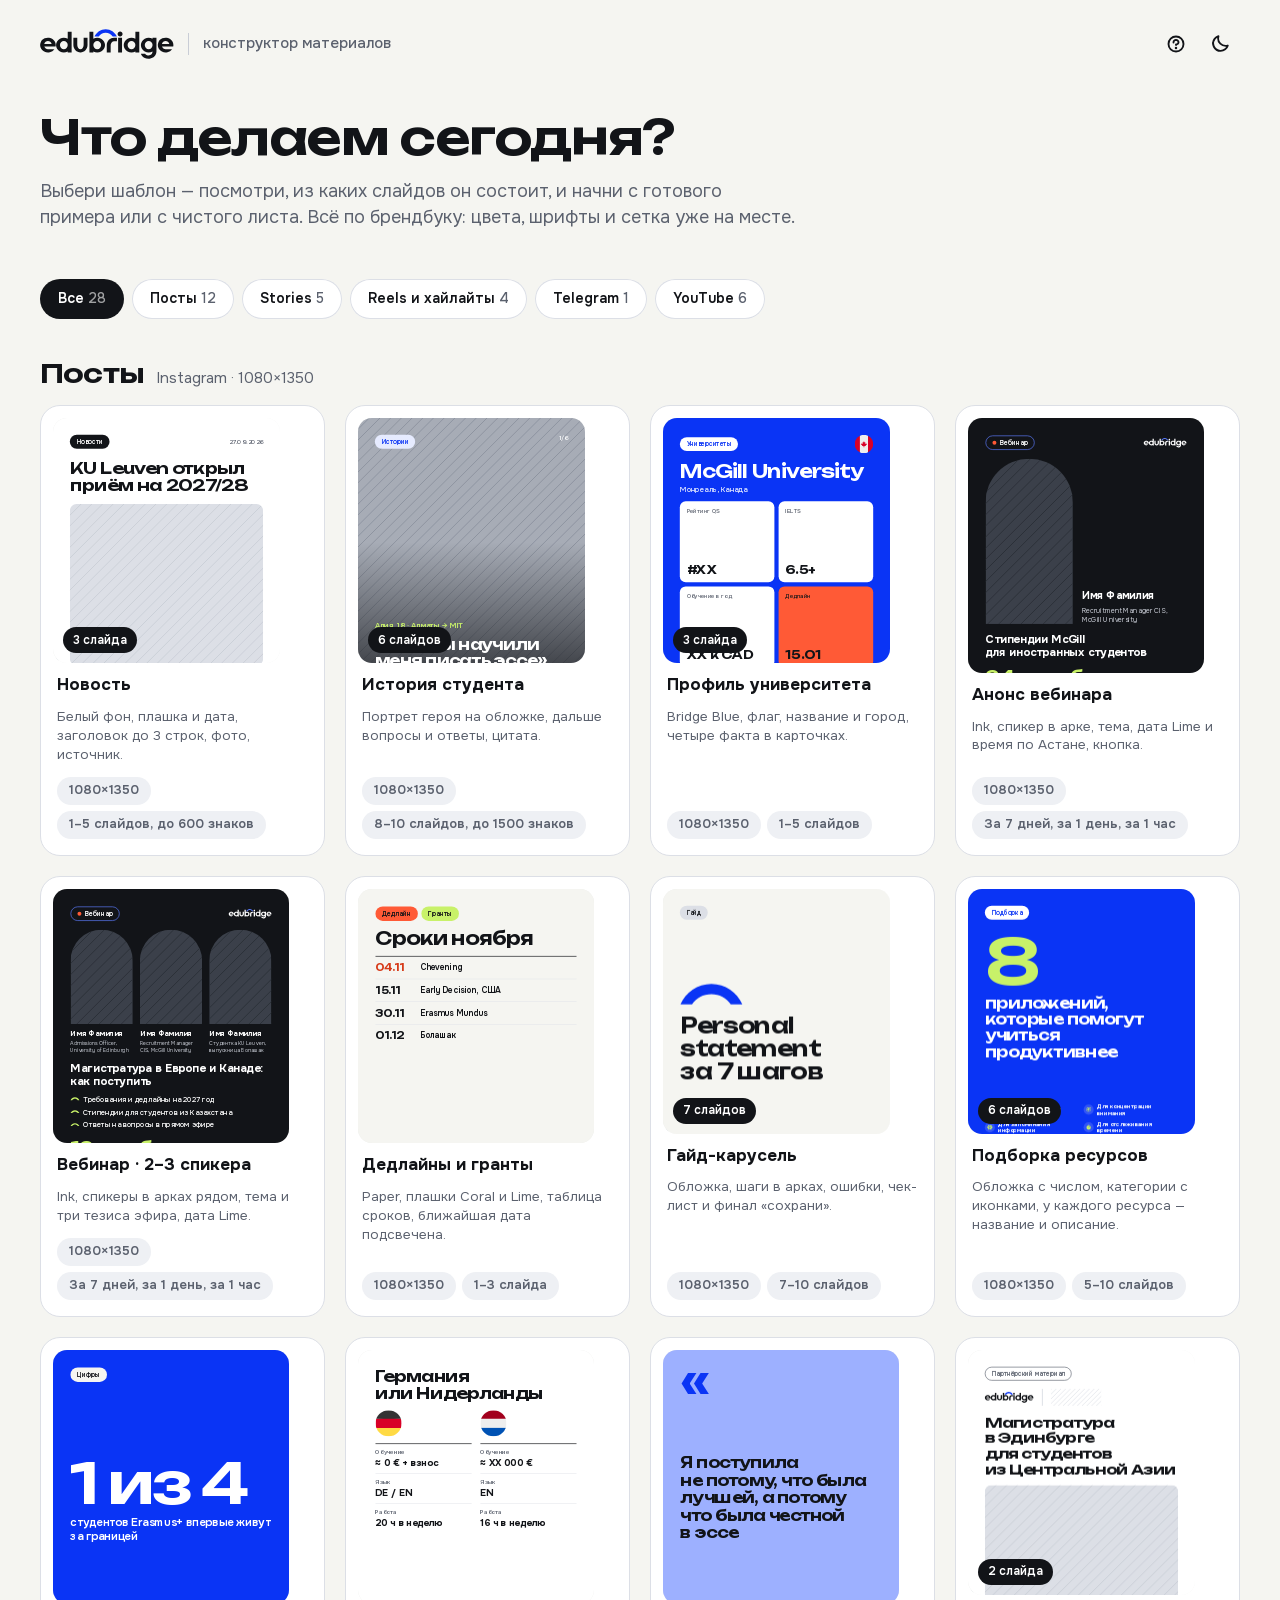
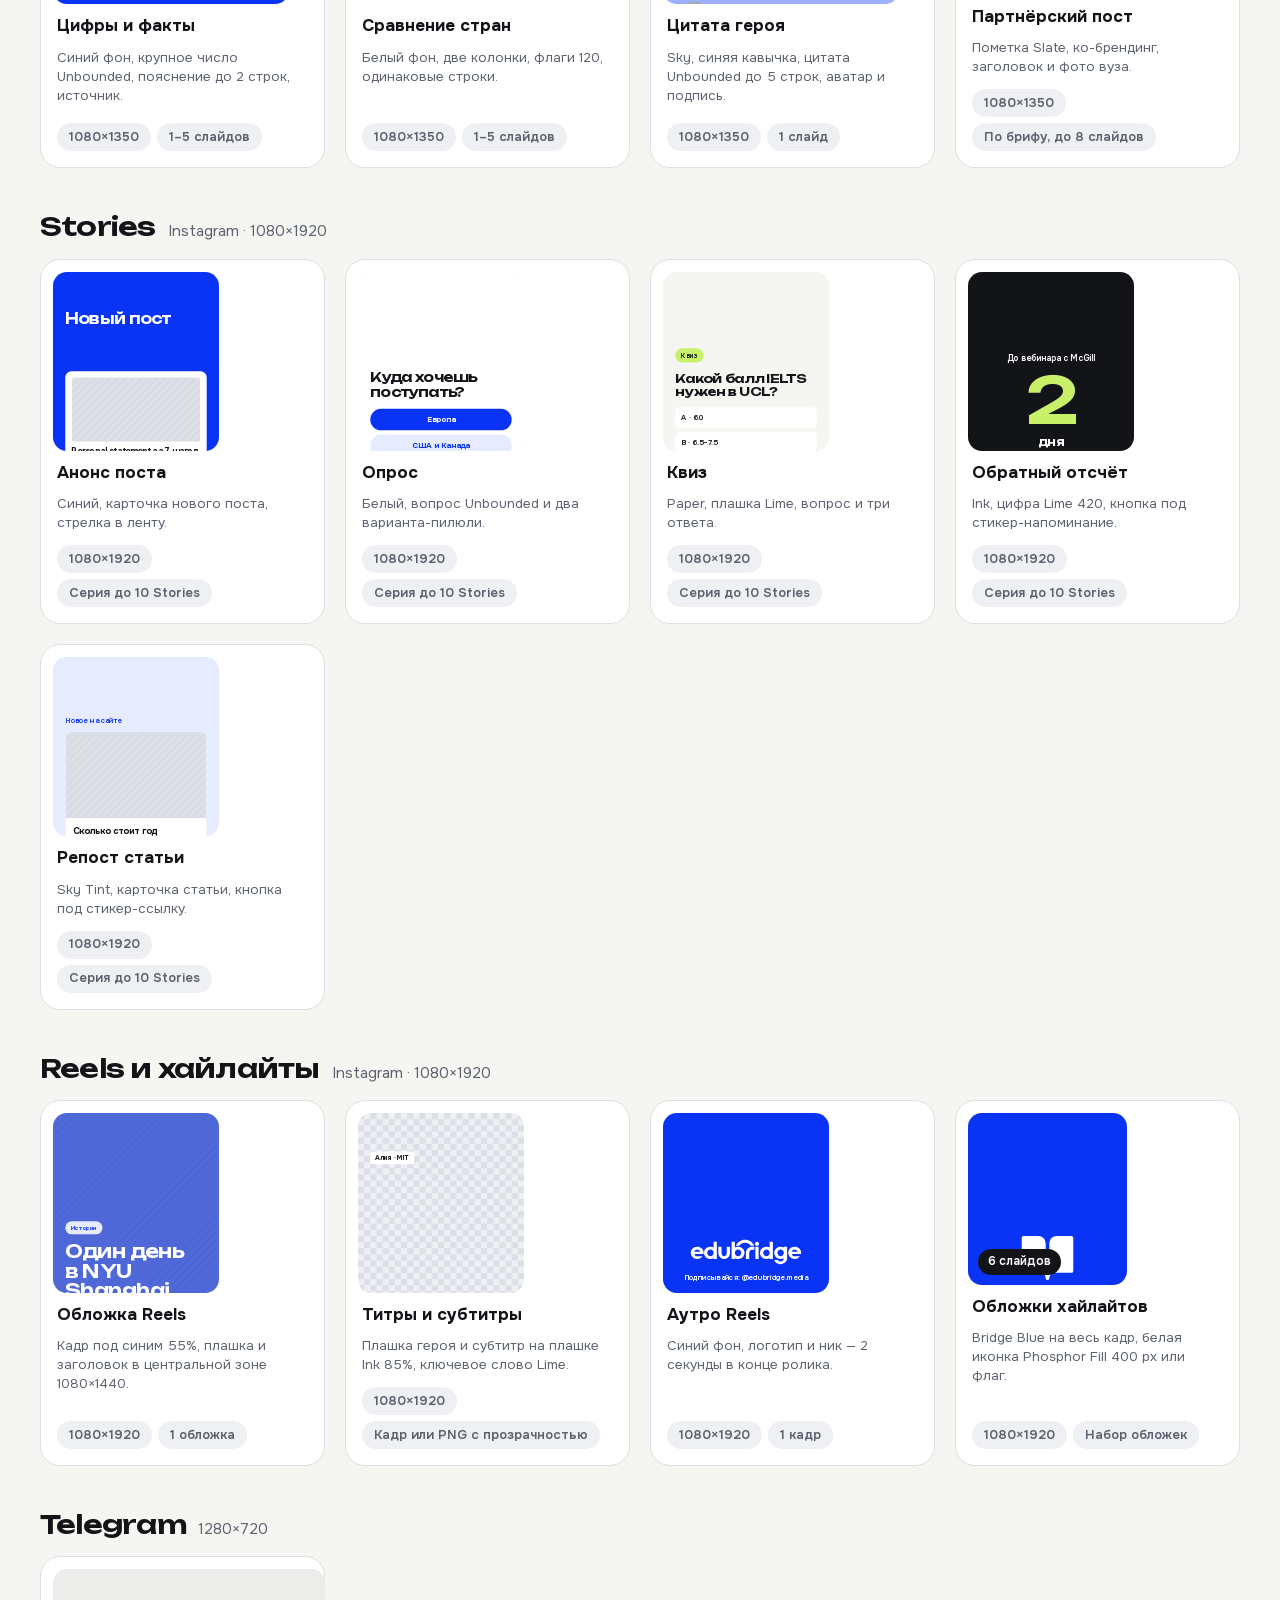
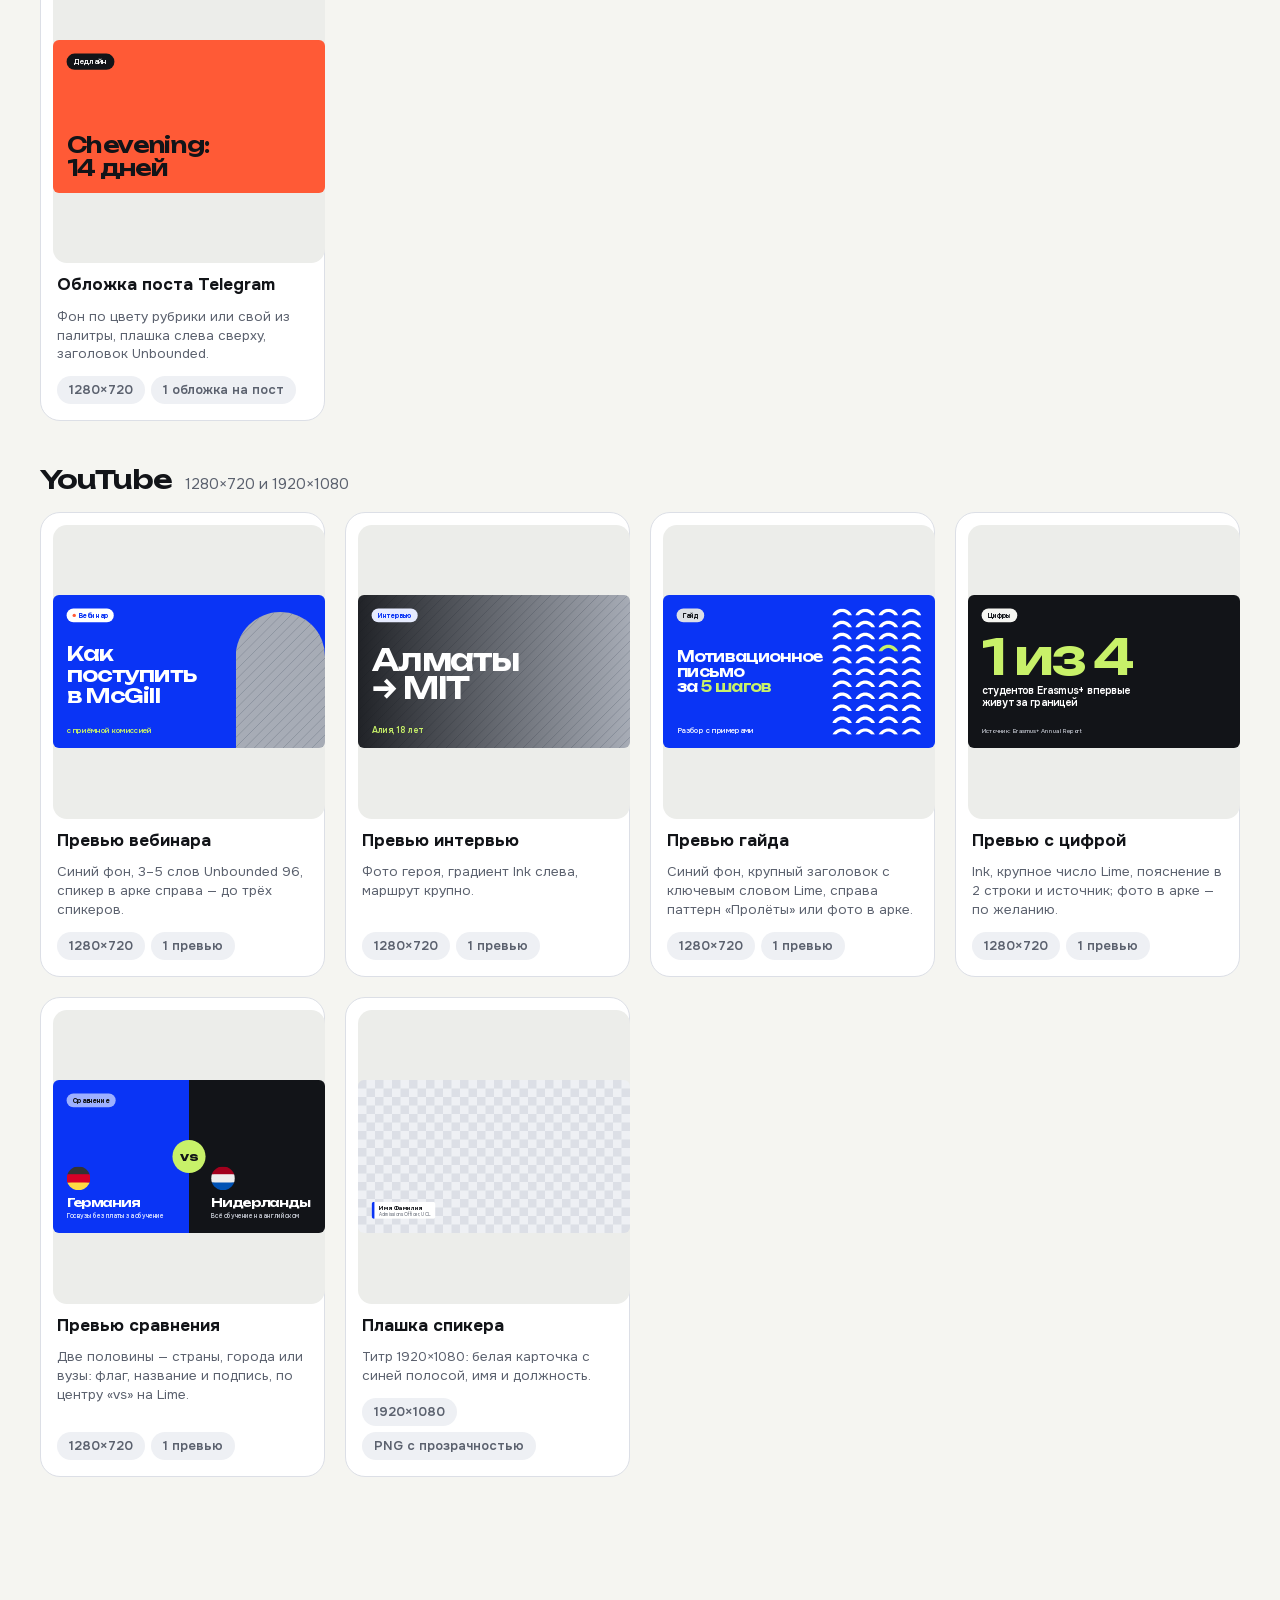
==== index.html @ fed253a2 "Исправлена форма обложки Telegram: пропадали поля после «Рубрики» Поле «Фон» рисуется образцами цвет" ====
<!DOCTYPE html>
<html lang="ru">
<head>
<meta charset="utf-8">
<meta name="viewport" content="width=device-width, initial-scale=1, viewport-fit=cover">
<title>edubridge · конструктор</title>
<link rel="manifest" href="manifest.webmanifest">
<meta name="theme-color" content="#0A34F5">
<link rel="icon" href="[data-uri]">
<link rel="apple-touch-icon" href="[data-uri]">
<meta name="apple-mobile-web-app-capable" content="yes">
<meta name="apple-mobile-web-app-status-bar-style" content="default">
<meta name="apple-mobile-web-app-title" content="edubridge">
<script>
// сохранённая тема применяется до отрисовки CSS, чтобы не мелькала не та тема
try {
  var t = localStorage.getItem('edubridge.theme.v1');
  if (t === 'dark' || t === 'light') document.documentElement.dataset.theme = t;
} catch (e) { /* приватный режим — тема пойдёт по системной настройке */ }
</script>
<style>
@font-face{font-family:'EBOnest';font-weight:400;font-style:normal;font-display:block;src:url([data-uri]) format('woff2')}
@font-face{font-family:'EBOnest';font-weight:500;font-style:normal;font-display:block;src:url([data-uri]) format('woff2')}
@font-face{font-family:'EBOnest';font-weight:600;font-style:normal;font-display:block;src:url([data-uri]) format('woff2')}
@font-face{font-family:'EBOnest';font-weight:700;font-style:normal;font-display:block;src:url([data-uri]) format('woff2')}
@font-face{font-family:'EBOnest';font-weight:800;font-style:normal;font-display:block;src:url([data-uri]) format('woff2')}
@font-face{font-family:'EBUnbounded';font-weight:500;font-style:normal;font-display:block;src:url([data-uri]) format('woff2')}
@font-face{font-family:'EBUnbounded';font-weight:600;font-style:normal;font-display:block;src:url([data-uri]) format('woff2')}
@font-face{font-family:'EBUnbounded';font-weight:700;font-style:normal;font-display:block;src:url([data-uri]) format('woff2')}
/*
 * Оформление самого конструктора (не макетов — те рисуются на Canvas и от
 * темы не зависят). Стиль интерфейса — из раздела «Сайт: UI-элементы»
 * брендбука: Onest, кнопки-пилюли, карточки со скруглением 20 и обводкой
 * Mist вместо теней.
 *
 * Все цвета интерфейса — переменные ниже. Тёмные значения живут в двух
 * блоках, которые нужно держать одинаковыми: по системной настройке и по
 * явному выбору пользователя (data-theme="dark").
 */

:root {
  --blue: #0A34F5;
  --blue-hover: #0829C4;
  --on-accent: #FFFFFF;
  --coral: #FF5A36;
  --lime: #C8F169;

  --bg: #F5F5F1;
  --surface: #FFFFFF;
  --well: #ECEDEA;
  --text: #121418;
  --muted: #5B616E;
  --line: #DCDFE6;
  --line-strong: #C9CDD6;
  --input: #FFFFFF;
  --hover: #EEF0F4;
  --active-bg: #E6EBFF;
  --active-text: #0A34F5;
  --warn-bg: #FFE9E3;
  --warn-text: #B8320F;
  --chip-bg: #121418;
  --chip-text: #FFFFFF;
  --backdrop: rgba(18, 20, 24, 0.55);
  --focus: 0 0 0 3px rgba(10, 52, 245, 0.25);
  --logo-arc: #0A34F5;

  --radius: 20px;
  --radius-sm: 12px;
  color-scheme: light;
}

@media (prefers-color-scheme: dark) {
  :root:not([data-theme="light"]) {
    --bg: #0E1014;
    --surface: #171A20;
    --well: #0B0D10;
    --text: #F5F5F1;
    --muted: #9AA0AC;
    --line: #2A2E36;
    --line-strong: #3B404A;
    --input: #121418;
    --hover: #22262E;
    --active-bg: #1B2553;
    --active-text: #9DB0FF;
    --warn-bg: #3A1A12;
    --warn-text: #FF9A80;
    --chip-bg: #F5F5F1;
    --chip-text: #121418;
    --backdrop: rgba(0, 0, 0, 0.65);
    --focus: 0 0 0 3px rgba(92, 124, 255, 0.4);
    --logo-arc: #5C7CFF;
    color-scheme: dark;
  }
}
:root[data-theme="dark"] {
  --bg: #0E1014;
  --surface: #171A20;
  --well: #0B0D10;
  --text: #F5F5F1;
  --muted: #9AA0AC;
  --line: #2A2E36;
  --line-strong: #3B404A;
  --input: #121418;
  --hover: #22262E;
  --active-bg: #1B2553;
  --active-text: #9DB0FF;
  --warn-bg: #3A1A12;
  --warn-text: #FF9A80;
  --chip-bg: #F5F5F1;
  --chip-text: #121418;
  --backdrop: rgba(0, 0, 0, 0.65);
  --focus: 0 0 0 3px rgba(92, 124, 255, 0.4);
  --logo-arc: #5C7CFF;
  color-scheme: dark;
}

* { box-sizing: border-box; }
html, body { margin: 0; }
body {
  font: 400 15px/1.45 EBOnest, Arial, sans-serif;
  background: var(--bg);
  color: var(--text);
  -webkit-font-smoothing: antialiased;
  -webkit-tap-highlight-color: transparent;
}
button, input, select, textarea { font: inherit; color: inherit; }
button { cursor: pointer; }
[hidden] { display: none !important; }
h1, h2, h3, p { margin: 0; }
.muted { color: var(--muted); }
.small { font-size: 13px; }

[data-icon] { display: inline-flex; align-items: center; justify-content: center; }
[data-icon] svg { width: 20px; height: 20px; fill: currentColor; }

/* ---------------------------------------------------------------- кнопки */

.btn {
  display: inline-flex; align-items: center; justify-content: center; gap: 8px;
  height: 44px; padding: 0 20px;
  border: 0; border-radius: 999px;
  font-weight: 700; font-size: 15px; white-space: nowrap;
  background: transparent;
  transition: background-color .15s, color .15s, box-shadow .15s;
}
.btn svg { width: 18px; height: 18px; }
.btn:focus-visible, .icon-btn:focus-visible, .chip-btn:focus-visible, .tpl-tile:focus-visible { outline: none; box-shadow: var(--focus); }
.btn-primary { background: var(--blue); color: var(--on-accent); }
.btn-primary:hover { background: var(--blue-hover); }
.btn-outline { box-shadow: inset 0 0 0 2px var(--text); }
.btn-outline:hover { background: var(--text); color: var(--bg); }
.btn-ghost:hover { background: var(--hover); }
.btn-sm { height: 36px; padding: 0 16px; font-size: 14px; }
.btn-block { width: 100%; }
.btn:disabled { opacity: .45; cursor: default; }
.btn-primary:disabled:hover { background: var(--blue); }

.icon-btn {
  width: 40px; height: 40px; flex: none;
  display: inline-flex; align-items: center; justify-content: center;
  border: 0; border-radius: 50%; background: transparent; color: var(--text);
}
.icon-btn:hover { background: var(--hover); }
.icon-btn.active { background: var(--active-bg); color: var(--active-text); }
.icon-btn:disabled { opacity: .35; cursor: default; background: transparent; }
.icon-btn.sm { width: 32px; height: 32px; }
.icon-btn.sm svg { width: 16px; height: 16px; }

.chip {
  display: inline-flex; align-items: center; gap: 6px;
  height: 28px; padding: 0 12px; border-radius: 999px;
  background: var(--hover); color: var(--muted);
  font-size: 13px; font-weight: 600; white-space: nowrap;
}
.chip.dark { background: var(--chip-bg); color: var(--chip-text); }
.chip.blue { background: var(--active-bg); color: var(--active-text); }

.seg { display: flex; padding: 4px; border-radius: 999px; background: var(--hover); gap: 4px; }
.seg button {
  flex: 1; height: 34px; border: 0; border-radius: 999px; background: transparent;
  font-weight: 600; font-size: 14px; color: var(--muted);
}
.seg button.on { background: var(--surface); color: var(--text); box-shadow: 0 0 0 1px var(--line); }

/* ======================================================= экран выбора */

.picker { max-width: 1360px; margin: 0 auto; padding: 24px 40px 96px; }
.picker-head { display: flex; align-items: center; justify-content: space-between; gap: 16px; }
.brand { display: flex; align-items: center; gap: 14px; }
.brand-logo svg { height: 30px; width: auto; display: block; }
.brand-logo .arc { fill: var(--logo-arc); }
.brand-sub { color: var(--muted); font-weight: 500; font-size: 15px; padding-left: 14px; border-left: 1px solid var(--line-strong); }
.head-actions { display: flex; gap: 4px; }

.picker-intro { margin: 48px 0 36px; max-width: 760px; }
.picker-intro h1 { font: 600 48px/1.05 EBUnbounded, EBOnest, sans-serif; letter-spacing: -0.03em; }
.picker-intro p { margin-top: 16px; font-size: 18px; color: var(--muted); }

.section-head { display: flex; align-items: baseline; gap: 16px; flex-wrap: wrap; margin-bottom: 14px; }
.section-head h2 { font: 700 22px/1.2 EBOnest, sans-serif; letter-spacing: -0.01em; }

.drafts { margin-bottom: 40px; }
.drafts-row { display: flex; gap: 14px; overflow-x: auto; padding: 2px 2px 8px; scrollbar-width: thin; }
.draft {
  position: relative; flex: none; width: 200px;
  display: flex; flex-direction: column; gap: 8px; text-align: left;
  padding: 10px; border: 1px solid var(--line); border-radius: var(--radius); background: var(--surface);
}
.draft:hover { border-color: var(--blue); }
.draft .thumb { height: 150px; border-radius: 12px; background: var(--well); display: grid; place-items: center; overflow: hidden; }
.draft .thumb canvas { max-width: 100%; max-height: 100%; display: block; }
.draft .name { font-weight: 700; font-size: 14px; line-height: 1.25; overflow: hidden; text-overflow: ellipsis; white-space: nowrap; }
.draft .meta { font-size: 12px; color: var(--muted); }
.draft .del { position: absolute; top: 14px; right: 14px; background: var(--surface); box-shadow: 0 0 0 1px var(--line); opacity: 0; transition: opacity .15s; }
.draft:hover .del, .draft:focus-within .del { opacity: 1; }

.filters { display: flex; gap: 8px; flex-wrap: wrap; margin-bottom: 28px; position: sticky; top: 0; z-index: 5; padding: 12px 0; background: var(--bg); }
.chip-btn {
  height: 40px; padding: 0 18px; border-radius: 999px; border: 0;
  background: var(--surface); box-shadow: inset 0 0 0 1px var(--line);
  font-weight: 600; font-size: 14px; color: var(--text);
}
.chip-btn:hover { box-shadow: inset 0 0 0 1px var(--text); }
.chip-btn.on { background: var(--chip-bg); color: var(--chip-text); box-shadow: none; }
.chip-btn .count { color: var(--muted); font-weight: 500; margin-left: 4px; }
.chip-btn.on .count { color: inherit; opacity: .6; }

.group { margin-bottom: 44px; }
.group-head { display: flex; align-items: baseline; gap: 12px; margin-bottom: 16px; }
.group-head h2 { font: 600 26px/1.1 EBUnbounded, EBOnest, sans-serif; letter-spacing: -0.03em; }
.grid { display: grid; grid-template-columns: repeat(auto-fill, minmax(250px, 1fr)); gap: 20px; }

.tpl-tile {
  display: flex; flex-direction: column; gap: 12px; text-align: left;
  padding: 12px 12px 16px; border: 1px solid var(--line); border-radius: var(--radius);
  background: var(--surface); transition: border-color .15s, transform .15s;
}
.tpl-tile:hover { border-color: var(--blue); transform: translateY(-2px); }
.tpl-tile .well {
  position: relative; aspect-ratio: 1 / 1.08; border-radius: 14px; background: var(--well);
  display: grid; place-items: center; overflow: hidden;
}
.tpl-tile .stack { position: relative; display: grid; place-items: center; }
.tpl-tile .stack canvas { display: block; border-radius: 6px; position: relative; z-index: 2; }
.tpl-tile .stack .behind {
  position: absolute; inset: 0; border-radius: 6px; background: var(--surface);
  box-shadow: 0 0 0 1px var(--line-strong); z-index: 1;
}
.tpl-tile .stack .behind.b1 { transform: translate(10px, -8px) rotate(3deg); }
.tpl-tile .stack .behind.b2 { transform: translate(18px, -14px) rotate(6deg); opacity: .6; }
.tpl-tile .badge {
  position: absolute; left: 10px; bottom: 10px; z-index: 3;
  height: 26px; padding: 0 10px; border-radius: 999px; display: inline-flex; align-items: center;
  background: var(--chip-bg); color: var(--chip-text); font-size: 12px; font-weight: 600;
}
.tpl-tile .t-name { font-weight: 700; font-size: 17px; line-height: 1.2; padding: 0 4px; }
.tpl-tile .t-desc { font-size: 13.5px; color: var(--muted); line-height: 1.4; padding: 0 4px; }
.tpl-tile .t-meta { display: flex; gap: 6px; flex-wrap: wrap; padding: 0 4px; margin-top: auto; }
.tpl-tile { min-width: 0; }
.tpl-tile .t-meta .chip { white-space: normal; height: auto; min-height: 28px; padding: 5px 12px; line-height: 1.25; }

/* ===================================================== окна (модалки) */

.modal {
  position: fixed; inset: 0; z-index: 50;
  display: grid; place-items: center;
  grid-template-columns: minmax(0, 1fr);   /* без этого карточка распирает колонку на узком экране */
  padding: 24px; background: var(--backdrop);
  overflow-y: auto;
}
.modal-card {
  position: relative; width: 560px; max-width: 100%;
  background: var(--surface); border-radius: 24px; padding: 28px;
  display: flex; flex-direction: column; gap: 14px;
}
.modal-card h2 { font: 700 24px/1.2 EBOnest, sans-serif; letter-spacing: -0.01em; }
.modal-close { position: absolute; top: 14px; right: 14px; }
.modal-actions { display: flex; justify-content: flex-end; gap: 10px; margin-top: 8px; }

.tpl-card {
  width: 1180px; padding: 24px;
  display: grid; grid-template-columns: minmax(0, 1.25fr) minmax(0, 1fr); gap: 28px;
}
.tpl-preview { display: flex; flex-direction: column; gap: 12px; min-width: 0; }
.tpl-stage {
  background: var(--well); border-radius: 18px; height: min(68vh, 640px);
  display: grid; place-items: center; padding: 20px;
}
.tpl-stage canvas { display: block; border-radius: 8px; max-width: 100%; max-height: 100%; }
.tpl-strip { display: flex; gap: 8px; overflow-x: auto; padding: 4px 2px; scrollbar-width: thin; }
.tpl-strip button {
  flex: none; padding: 0; border: 0; border-radius: 8px; background: none;
  box-shadow: 0 0 0 1px var(--line); line-height: 0;
}
.tpl-strip button.on { box-shadow: 0 0 0 3px var(--blue); }
.tpl-strip canvas { border-radius: 8px; display: block; }
.tpl-info { display: flex; flex-direction: column; gap: 16px; padding: 12px 8px 4px 0; min-width: 0; }
.tpl-info h2 { font: 600 34px/1.08 EBUnbounded, EBOnest, sans-serif; letter-spacing: -0.03em; }
.tpl-desc { font-size: 16px; color: var(--muted); }
.chips { display: flex; gap: 6px; flex-wrap: wrap; }
.tpl-rules { margin: 0; display: grid; grid-template-columns: 130px 1fr; border-top: 2px solid var(--text); }
.tpl-rules dt, .tpl-rules dd { margin: 0; padding: 12px 0; border-bottom: 1px solid var(--line); font-size: 14px; }
.tpl-rules dt { font-weight: 700; padding-right: 12px; }
.tpl-slides { display: flex; flex-wrap: wrap; gap: 6px; }
.tpl-actions { display: flex; gap: 10px; flex-wrap: wrap; margin-top: auto; }

/* ============================================================ редактор */

.editor { height: 100vh; height: 100dvh; display: flex; flex-direction: column; }
.topbar {
  position: relative; flex: none; height: 64px; padding: 0 12px;
  display: flex; align-items: center; gap: 12px;
  background: var(--surface); border-bottom: 1px solid var(--line);
}
.doc-title { flex: 1; min-width: 0; display: flex; align-items: center; gap: 10px; }
.doc-title input {
  min-width: 0; flex: 0 1 380px; height: 40px; padding: 0 12px;
  border: 1px solid transparent; border-radius: 10px; background: transparent;
  font-weight: 700; font-size: 16px;
}
.doc-title input:hover { border-color: var(--line); }
.doc-title input:focus { outline: none; border-color: var(--blue); box-shadow: var(--focus); }
.top-actions { display: flex; align-items: center; gap: 2px; }
.top-actions .btn-primary { margin-left: 8px; }

.export-pop {
  position: absolute; right: 12px; top: 58px; z-index: 30; width: 280px;
  background: var(--surface); border: 1px solid var(--line); border-radius: var(--radius);
  padding: 16px; display: flex; flex-direction: column; gap: 10px;
  box-shadow: 0 12px 40px rgba(18, 20, 24, 0.14);
}
.export-pop .label { font-weight: 700; font-size: 13px; }
.progress { height: 6px; border-radius: 3px; background: var(--hover); overflow: hidden; }
.progress div { height: 100%; width: 0; background: var(--blue); transition: width .2s; }

.workspace { flex: 1; min-height: 0; display: grid; grid-template-columns: 196px minmax(0, 1fr) 400px; }

/* ---- слайды слева */
.slides-panel { display: flex; flex-direction: column; min-height: 0; border-right: 1px solid var(--line); background: var(--surface); }
.slides-list { flex: 1; overflow-y: auto; padding: 14px 14px 4px; display: flex; flex-direction: column; gap: 12px; }
.slide-item {
  position: relative; display: flex; flex-direction: column; gap: 6px;
  padding: 0; border: 0; background: none; text-align: left; cursor: pointer;
}
.slide-item .thumb {
  position: relative; border-radius: 8px; line-height: 0;
  box-shadow: 0 0 0 1px var(--line); overflow: hidden; background: var(--well);
}
.slide-item canvas { width: 100%; display: block; }
.slide-item.on .thumb { box-shadow: 0 0 0 3px var(--blue); }
.slide-item .cap { display: flex; align-items: center; gap: 6px; font-size: 12px; color: var(--muted); }
.slide-item .num { font-weight: 700; color: var(--text); }
.slide-item .warn-dot { width: 8px; height: 8px; border-radius: 50%; background: var(--coral); flex: none; }
.slide-item .tools {
  position: absolute; top: 6px; right: 6px; display: flex; gap: 4px; opacity: 0; transition: opacity .15s;
}
.slide-item:hover .tools, .slide-item.on .tools, .slide-item:focus-within .tools { opacity: 1; }
.slide-item .tools .icon-btn { width: 28px; height: 28px; background: var(--surface); box-shadow: 0 0 0 1px var(--line); }
.slide-item .tools .icon-btn svg { width: 14px; height: 14px; }
.slide-item.drag-over .thumb { box-shadow: 0 0 0 3px var(--coral); }
.slide-item.dragging { opacity: .4; }

.add-slide { position: relative; padding: 12px 14px 14px; border-top: 1px solid var(--line); }
.add-menu {
  position: absolute; left: 14px; bottom: 64px; z-index: 30; width: 300px; max-height: 70vh; overflow-y: auto;
  background: var(--surface); border: 1px solid var(--line); border-radius: var(--radius);
  padding: 8px; box-shadow: 0 12px 40px rgba(18, 20, 24, 0.14);
}
.add-menu button {
  width: 100%; display: flex; align-items: center; gap: 12px; padding: 8px; border: 0; border-radius: 12px;
  background: none; text-align: left; font-weight: 600; font-size: 14px;
}
.add-menu button:hover { background: var(--hover); }
.add-menu canvas { width: 44px; border-radius: 4px; box-shadow: 0 0 0 1px var(--line); flex: none; }
.add-menu .muted { display: block; font-weight: 400; font-size: 12px; }

/* ---- сцена по центру */
.stage-panel { display: flex; flex-direction: column; min-width: 0; min-height: 0; background: var(--well); }
.stage { flex: 1; min-height: 0; position: relative; display: grid; place-items: center; padding: 28px; overflow: hidden; }
.stage-inner { position: relative; line-height: 0; }
.stage-inner canvas { display: block; border-radius: 4px; box-shadow: 0 1px 2px rgba(18,20,24,.08), 0 8px 32px rgba(18,20,24,.10); touch-action: none; }
.stage-inner.drop canvas { outline: 3px dashed var(--blue); outline-offset: 6px; }
.stage-overlay { position: absolute; inset: 0; pointer-events: none; }
.slot-hint {
  position: absolute; pointer-events: auto;
  display: inline-flex; align-items: center; gap: 6px; transform: translate(-50%, -50%);
  height: 36px; padding: 0 14px; border: 0; border-radius: 999px;
  background: rgba(255,255,255,0.94); color: #121418; font: 600 13px/1 EBOnest, sans-serif;
  box-shadow: 0 2px 10px rgba(18,20,24,.18);
}
.slot-hint svg { width: 16px; height: 16px; fill: currentColor; }
.slot-hint.compact { width: 36px; padding: 0; justify-content: center; }
.slot-hint:hover { background: #fff; color: #0A34F5; }
.media-tools {
  position: absolute; pointer-events: auto; transform: translate(-50%, 0);
  display: flex; gap: 6px; padding: 6px; border-radius: 999px; background: rgba(18,20,24,.78);
}
.media-tools button {
  height: 32px; min-width: 32px; padding: 0 10px; border: 0; border-radius: 999px;
  background: transparent; color: #fff; font: 600 12px/1 EBOnest, sans-serif;
  display: inline-flex; align-items: center; justify-content: center; gap: 6px;
}
.media-tools button:hover { background: rgba(255,255,255,.16); }
.media-tools svg { width: 16px; height: 16px; fill: currentColor; }

.stage-bar {
  flex: none; display: flex; align-items: center; gap: 12px; justify-content: space-between;
  padding: 10px 16px; border-top: 1px solid var(--line); background: var(--surface); min-height: 56px;
}
.warnings { display: flex; flex-wrap: wrap; gap: 8px; align-items: center; min-width: 0; }
.warn {
  display: inline-flex; align-items: center; gap: 6px; padding: 6px 12px; border-radius: 999px;
  background: var(--warn-bg); color: var(--warn-text); font-size: 13px; font-weight: 600;
}
.warn svg { width: 16px; height: 16px; fill: currentColor; flex: none; }
.ok { color: var(--muted); font-size: 13px; }
.stage-nav { display: flex; align-items: center; gap: 4px; font-weight: 600; font-size: 14px; white-space: nowrap; }

/* ---- форма справа */
.form-panel { overflow-y: auto; border-left: 1px solid var(--line); background: var(--surface); padding: 22px 22px 60px; }
.form-head { margin-bottom: 18px; }
.eyebrow { font-size: 13px; color: var(--muted); font-weight: 600; }
.form-head h2 { font: 700 22px/1.2 EBOnest, sans-serif; letter-spacing: -0.01em; margin-top: 2px; }
.form { display: flex; flex-direction: column; gap: 18px; }
.field { display: flex; flex-direction: column; gap: 6px; }
.field > label, .field > .flabel { font-weight: 700; font-size: 14px; }
.field .hint { font-size: 12.5px; color: var(--muted); line-height: 1.35; }
.field input[type="text"], .field textarea, .field select, .list-row input[type="text"], .list-row textarea {
  width: 100%; min-height: 44px; padding: 10px 12px;
  border: 1px solid var(--line-strong); border-radius: var(--radius-sm); background: var(--input);
  font-size: 15px; line-height: 1.35;
}
.field textarea, .list-row textarea { resize: vertical; min-height: 72px; }
.field input:focus, .field textarea:focus, .field select:focus, .list-row input:focus, .list-row textarea:focus {
  outline: none; border-color: var(--blue); box-shadow: var(--focus);
}
.field select { appearance: none; background-image: linear-gradient(45deg, transparent 50%, var(--muted) 50%), linear-gradient(135deg, var(--muted) 50%, transparent 50%); background-position: calc(100% - 20px) 20px, calc(100% - 14px) 20px; background-size: 6px 6px; background-repeat: no-repeat; padding-right: 36px; }
.field.focus-media { border-radius: 16px; box-shadow: 0 0 0 3px var(--blue); padding: 10px; margin: -10px; }

.flag-row { display: flex; align-items: center; gap: 10px; }
.flag-row img { width: 40px; height: 40px; flex: none; }
.flag-row select { flex: 1; }

.toggle { display: flex; align-items: center; gap: 10px; font-weight: 600; font-size: 14px; cursor: pointer; }
.toggle input { width: 20px; height: 20px; accent-color: var(--blue); margin: 0; }

.swatches { display: flex; gap: 8px; flex-wrap: wrap; }
.swatch {
  display: inline-flex; align-items: center; gap: 8px; height: 36px; padding: 0 12px 0 6px;
  border: 0; border-radius: 999px; background: var(--hover); font-size: 13px; font-weight: 600;
}
.swatch i { width: 24px; height: 24px; border-radius: 50%; box-shadow: inset 0 0 0 1px rgba(18,20,24,.18); }
.swatch.on { box-shadow: 0 0 0 2px var(--blue); background: var(--active-bg); color: var(--active-text); }

.icon-grid { display: grid; grid-template-columns: repeat(auto-fill, minmax(46px, 1fr)); gap: 6px; }
.icon-grid button {
  height: 46px; border: 0; border-radius: 12px; background: var(--hover);
  display: grid; place-items: center; color: var(--text);
}
.icon-grid button svg { width: 24px; height: 24px; fill: currentColor; }
.icon-grid button.on { background: #0A34F5; color: #fff; }

.media-box {
  display: flex; gap: 12px; align-items: center; padding: 10px;
  border: 1px dashed var(--line-strong); border-radius: 14px;
}
.media-box.drop { border-color: var(--blue); background: var(--active-bg); }
.media-box .mthumb {
  width: 72px; height: 72px; flex: none; border-radius: 10px; overflow: hidden;
  background: repeating-linear-gradient(135deg, var(--line-strong) 0 2px, var(--hover) 2px 10px);
  display: grid; place-items: center;
}
.media-box .mthumb img, .media-box .mthumb canvas { width: 100%; height: 100%; object-fit: cover; display: block; }
.media-box .mbody { flex: 1; min-width: 0; display: flex; flex-direction: column; gap: 8px; }
.media-box .mactions { display: flex; gap: 6px; flex-wrap: wrap; }
.media-box .mname { font-size: 12.5px; color: var(--muted); overflow: hidden; text-overflow: ellipsis; white-space: nowrap; }
.range-row { display: flex; align-items: center; gap: 10px; font-size: 13px; }
.range-row span:first-child { width: 92px; flex: none; color: var(--muted); }
.range-row input[type="range"] { flex: 1; accent-color: var(--blue); }
.range-row output { width: 44px; text-align: right; font-variant-numeric: tabular-nums; font-weight: 600; }

.list { display: flex; flex-direction: column; gap: 10px; }
.list-row {
  display: grid; grid-template-columns: minmax(0, 1fr) auto; gap: 8px; align-items: start;
  padding: 10px; border-radius: 14px; background: var(--hover);
}
.list-row .cells { display: flex; flex-direction: column; gap: 8px; min-width: 0; }
.list-row .cells.inline { display: grid; grid-template-columns: repeat(var(--cols, 2), minmax(0, 1fr)); }
.list-row .cells label.toggle { font-weight: 500; }
.list-row .row-tools { display: flex; flex-direction: column; gap: 2px; }
.list-row.single { align-items: center; }
.list-row.single .row-tools { flex-direction: row; }
.list-add { align-self: flex-start; }

.tune { margin-top: 28px; padding-top: 20px; border-top: 1px solid var(--line); display: flex; flex-direction: column; gap: 12px; }
.tune-head { display: flex; align-items: center; justify-content: space-between; }
.tune-head h3 { font-weight: 700; font-size: 15px; }
.tune-role { display: flex; flex-direction: column; gap: 6px; }
.tune-role .rname { font-weight: 600; font-size: 13px; }
.tune > .hint { font-size: 12.5px; color: var(--muted); line-height: 1.35; }
.tpl-kinds-label { font-size: 13px; font-weight: 700; margin-bottom: -8px; }

/* ---- текст поста → слайды */
.import-callout {
  display: flex; align-items: center; gap: 10px; margin-bottom: 18px; padding: 12px 12px 12px 14px;
  border-radius: 16px; background: var(--active-bg); color: var(--active-text); font-size: 13.5px; font-weight: 600;
}
.import-callout .grow { flex: 1; min-width: 0; line-height: 1.35; }
.import-callout svg { width: 22px; height: 22px; flex: none; }
.import-callout .btn { flex: none; }
.import-card { width: 720px; }
.import-card textarea {
  width: 100%; min-height: 280px; padding: 12px 14px; resize: vertical;
  border: 1px solid var(--line-strong); border-radius: var(--radius-sm); background: var(--input);
  font: 400 14.5px/1.5 EBOnest, sans-serif;
}
.import-card textarea:focus { outline: none; border-color: var(--blue); box-shadow: var(--focus); }

/* ---- коллаборация */
.collab {
  display: flex; flex-direction: column; gap: 12px; margin-bottom: 22px; padding: 14px;
  border: 1px solid var(--line); border-radius: 18px; background: var(--bg);
}
.collab-head { display: flex; gap: 10px; align-items: flex-start; }
.collab-head svg { width: 22px; height: 22px; flex: none; fill: currentColor; margin-top: 1px; }
.collab-head b { display: block; font-size: 14px; }
.collab-head span { display: block; font-size: 12.5px; color: var(--muted); line-height: 1.35; }
.logo-chips { display: flex; flex-wrap: wrap; gap: 8px; align-items: center; }
.logo-chip {
  display: inline-flex; align-items: center; gap: 8px; height: 40px; padding: 0 2px 0 6px;
  border-radius: 999px; background: var(--surface); box-shadow: inset 0 0 0 1px var(--line); font-size: 13px; font-weight: 600;
}
.lc-img { width: 44px; height: 28px; border-radius: 6px; background: #fff; display: grid; place-items: center; overflow: hidden; }
.lc-img img { max-width: 38px; max-height: 22px; display: block; }
.logo-grid { display: grid; grid-template-columns: repeat(auto-fill, minmax(104px, 1fr)); gap: 8px; }
.logo-tile { position: relative; }
.logo-tile > button, .logo-tile.upload {
  width: 100%; height: 88px; display: flex; flex-direction: column; align-items: center; justify-content: center; gap: 6px;
  padding: 8px; border: 0; border-radius: 14px; background: #fff; color: #121418;
  box-shadow: inset 0 0 0 1px var(--line);
}
.logo-tile.upload { background: var(--surface); color: var(--text); box-shadow: inset 0 0 0 1px var(--line-strong); border: 1px dashed transparent; }
.logo-tile.upload svg { width: 22px; height: 22px; fill: currentColor; }
.logo-tile > button:hover, .logo-tile.upload:hover { box-shadow: inset 0 0 0 2px var(--blue); }
.logo-tile.on > button { box-shadow: inset 0 0 0 3px var(--blue); }
.lt-img { height: 40px; width: 100%; display: grid; place-items: center; }
.lt-img img { max-width: 86%; max-height: 38px; display: block; }
.lt-name { font-size: 11.5px; font-weight: 600; line-height: 1.2; text-align: center; overflow: hidden; text-overflow: ellipsis; white-space: nowrap; max-width: 100%; }
.logo-tile .lt-del { position: absolute; top: 4px; right: 4px; width: 26px; height: 26px; background: #fff; color: #121418; box-shadow: 0 0 0 1px var(--line); }
.logo-tile .lt-del svg { width: 13px; height: 13px; }
.collab .hint { font-size: 12.5px; color: var(--muted); line-height: 1.35; }

/* ---- флаги в форме */
.flag-chips { display: flex; flex-wrap: wrap; gap: 8px; align-items: center; }
.flag-chip {
  display: inline-flex; align-items: center; gap: 8px; height: 40px; padding: 0 2px 0 6px;
  border-radius: 999px; background: var(--hover); font-size: 13.5px; font-weight: 600;
}
.flag-chip img { width: 28px; height: 28px; display: block; }
.field select.flag-add { width: auto; min-width: 190px; flex: 1; }

/* ---- логотип внутри строки списка */
.list-media { display: flex; align-items: center; gap: 10px; }
.lm-thumb {
  width: 52px; height: 52px; flex: none; padding: 0; border: 0; border-radius: 12px; background: var(--surface);
  box-shadow: inset 0 0 0 1px var(--line-strong); display: grid; place-items: center; overflow: hidden; color: var(--muted);
}
.lm-thumb:hover { box-shadow: inset 0 0 0 2px var(--blue); }
.lm-thumb img { width: 100%; height: 100%; object-fit: contain; background: #fff; }
.lm-thumb svg { width: 22px; height: 22px; fill: currentColor; }
.lm-label { flex: 1; font-size: 12.5px; color: var(--muted); }

/* ---- статус */
.status {
  position: fixed; left: 50%; bottom: 84px; transform: translateX(-50%); z-index: 60;
  max-width: calc(100vw - 32px); padding: 12px 20px; border-radius: 999px;
  background: var(--chip-bg); color: var(--chip-text); font-weight: 600; font-size: 14px;
  opacity: 0; pointer-events: none; transition: opacity .2s;
}
.status.show { opacity: 1; }

/* ---- справка */
.help-card { width: 760px; }
.help-card h3 { font-weight: 700; font-size: 16px; margin-top: 8px; }
.help-card p, .help-card li { font-size: 14.5px; color: var(--text); }
.help-card ul { margin: 0; padding-left: 20px; display: flex; flex-direction: column; gap: 4px; }
.help-card kbd { font: 600 12px/1 EBOnest, sans-serif; padding: 3px 6px; border-radius: 6px; background: var(--hover); box-shadow: inset 0 -1px 0 var(--line-strong); }

/* ---- обрезка видео */
.video-trim-row { display: flex; flex-direction: column; gap: 12px; }
.vt-video-wrap { background: #000; border-radius: 12px; overflow: hidden; line-height: 0; }
.vt-video-wrap video { width: 100%; max-height: 50vh; display: block; }
.vt-scrubber { position: relative; height: 36px; border-radius: 10px; background: var(--hover); touch-action: none; }
.vt-fill { position: absolute; top: 0; bottom: 0; background: var(--active-bg); box-shadow: inset 0 0 0 2px var(--blue); border-radius: 8px; }
.vt-handle { position: absolute; top: -4px; width: 18px; height: 44px; margin-left: -9px; border: 0; border-radius: 9px; background: var(--blue); box-shadow: 0 0 0 3px var(--surface); cursor: ew-resize; touch-action: none; }
.vt-fields { display: flex; gap: 10px; align-items: flex-end; }
.vt-fields label { display: flex; flex-direction: column; gap: 4px; font-size: 12.5px; color: var(--muted); }
.vt-fields input { width: 110px; height: 40px; padding: 0 10px; border: 1px solid var(--line-strong); border-radius: 10px; background: var(--input); }

/* ---- баннер установки */
.install-banner {
  position: fixed; left: 12px; right: 12px; bottom: 12px; z-index: 70;
  display: flex; align-items: center; gap: 12px; padding: 10px 10px 10px 18px;
  border-radius: 999px; background: var(--chip-bg); color: var(--chip-text); font-size: 14px; font-weight: 500;
}
.install-banner span { flex: 1; }
.install-banner .icon-btn { color: inherit; }
.install-banner .icon-btn:hover { background: rgba(127,127,127,.2); }

/* ============================================================ адаптив */

@media (max-width: 1180px) {
  .workspace { grid-template-columns: 150px minmax(0, 1fr) 340px; }
}

@media (max-width: 900px) {
  .editor { height: auto; min-height: 100vh; }
  .workspace { display: flex; flex-direction: column; }
  .stage-panel { order: 1; }
  .stage { flex: none; height: 62vh; padding: 16px; }
  .slides-panel { order: 2; border-right: 0; border-top: 1px solid var(--line); flex-direction: row; align-items: stretch; }
  .slides-list { flex-direction: row; overflow-x: auto; overflow-y: hidden; padding: 12px; }
  .slide-item { flex: none; }
  .slide-item { width: 112px; }
  .slide-item .tools { display: none; }
  .slide-item.on .tools { display: flex; opacity: 1; position: static; gap: 2px; }
  .slide-item .tools .icon-btn { width: 26px; height: 26px; }
  .add-slide { border-top: 0; border-left: 1px solid var(--line); display: flex; align-items: center; padding: 12px; }
  .add-slide .btn { width: auto; }
  .add-menu { left: auto; right: 12px; bottom: 70px; width: min(320px, calc(100vw - 24px)); }
  .form-panel { order: 3; border-left: 0; border-top: 1px solid var(--line); overflow: visible; }
  .tpl-card { grid-template-columns: minmax(0, 1fr); }
  .tpl-stage { height: 46vh; }
  .picker { padding: 16px 20px 80px; }
  .picker-intro { margin: 28px 0 24px; }
  .picker-intro h1 { font-size: 34px; }
}

@media (max-width: 560px) {
  .hide-sm { display: none; }
  .topbar { gap: 4px; padding: 0 6px; }
  .doc-title .chip { display: none; }
  .top-actions .btn-primary { padding: 0 14px; margin-left: 2px; }
  .brand-sub { display: none; }
  .grid { grid-template-columns: repeat(2, minmax(0, 1fr)); gap: 12px; }
  .tpl-tile { padding: 8px 8px 12px; gap: 8px; }
  .tpl-tile .t-desc { display: none; }
  .tpl-tile .t-meta .chip + .chip { display: none; }
  .tpl-tile .t-name { font-size: 15px; }
  .group-head h2 { font-size: 21px; }
  .modal { padding: 0; place-items: start stretch; }
  .modal-card { width: 100%; min-height: 100%; border-radius: 0; padding: 20px 16px 32px; }
  .tpl-card { padding: 16px 16px 32px; gap: 16px; }
  .tpl-stage { height: 44vh; padding: 12px; }
  .tpl-info { padding: 0; }
  .tpl-info h2 { font-size: 26px; }
  .tpl-rules { grid-template-columns: 1fr; }
  .tpl-rules dt { padding-bottom: 0; border-bottom: 0; }
  .export-pop { right: 6px; left: 6px; width: auto; }
}

@media (hover: none) {
  .draft .del { opacity: 1; }
}

@media (prefers-reduced-motion: reduce) {
  * { transition: none !important; }
}

</style>
</head>
<body>

<div class="install-banner" id="installBanner" hidden>
  <span id="installBannerText"></span>
  <button type="button" class="btn btn-primary btn-sm" id="installBannerAction">Установить</button>
  <button type="button" class="icon-btn" id="installBannerClose" aria-label="Закрыть" data-icon="x"></button>
</div>

<!-- ============================================ экран выбора шаблона -->
<main class="screen picker" id="picker" aria-label="Выбор шаблона">
  <header class="picker-head">
    <div class="brand">
      <span class="brand-logo" id="brandLogo" aria-label="edubridge"></span>
      <span class="brand-sub">конструктор материалов</span>
    </div>
    <div class="head-actions">
      <button type="button" class="icon-btn" id="btnHelpPicker" title="Как пользоваться" data-icon="question"></button>
      <button type="button" class="icon-btn" id="btnThemePicker" title="Тёмная тема" data-icon="moon"></button>
    </div>
  </header>

  <section class="picker-intro">
    <h1>Что делаем сегодня?</h1>
    <p>Выбери шаблон — посмотри, из каких слайдов он состоит, и начни с готового примера или с чистого листа. Всё по брендбуку: цвета, шрифты и сетка уже на месте.</p>
  </section>

  <section class="drafts" id="draftsSection" hidden>
    <div class="section-head">
      <h2>Продолжить работу</h2>
      <span class="muted">Черновики хранятся в этом браузере. Фото и видео нужно добавить заново.</span>
    </div>
    <div class="drafts-row" id="draftsRow"></div>
  </section>

  <nav class="filters" id="filters" aria-label="Фильтр по каналу"></nav>
  <div class="gallery" id="gallery"></div>
</main>

<!-- ======================================== окно предпросмотра шаблона -->
<div class="modal" id="tplModal" hidden>
  <div class="modal-card tpl-card" role="dialog" aria-modal="true" aria-labelledby="tplTitle">
    <button type="button" class="icon-btn modal-close" id="tplClose" aria-label="Закрыть" data-icon="x"></button>
    <div class="tpl-preview">
      <div class="tpl-stage"><canvas id="tplCanvas"></canvas></div>
      <div class="tpl-strip" id="tplStrip"></div>
    </div>
    <div class="tpl-info">
      <div class="chips" id="tplChips"></div>
      <h2 id="tplTitle"></h2>
      <p class="tpl-desc" id="tplDesc"></p>
      <dl class="tpl-rules" id="tplRules"></dl>
      <p class="tpl-kinds-label">Какие слайды можно добавить</p>
      <div class="tpl-slides" id="tplSlides"></div>
      <div class="tpl-actions">
        <button type="button" class="btn btn-primary" id="tplUse">Начать с примером</button>
        <button type="button" class="btn btn-outline" id="tplEmpty">Пустой шаблон</button>
        <button type="button" class="btn btn-outline" id="tplFromText" hidden>Из текста поста</button>
      </div>
      <p class="muted small">← → — листать слайды, Enter — начать</p>
    </div>
  </div>
</div>

<!-- ======================================================= редактор -->
<main class="screen editor" id="editor" hidden aria-label="Редактор">
  <header class="topbar">
    <button type="button" class="btn btn-ghost" id="btnBack" title="Все шаблоны"><span data-icon="arrow-left"></span><span class="hide-sm">Шаблоны</span></button>
    <div class="doc-title">
      <input type="text" id="docName" aria-label="Название материала" spellcheck="false">
      <span class="chip" id="docFormat"></span>
    </div>
    <div class="top-actions">
      <button type="button" class="icon-btn" id="btnUndo" title="Отменить (⌘Z)" data-icon="arrow-counter-clockwise"></button>
      <button type="button" class="icon-btn" id="btnRedo" title="Повторить (⌘⇧Z)" data-icon="arrow-clockwise"></button>
      <button type="button" class="icon-btn" id="btnGuides" title="Сетка и безопасные зоны" data-icon="grid-four"></button>
      <button type="button" class="icon-btn hide-sm" id="btnHelp" title="Как пользоваться" data-icon="question"></button>
      <button type="button" class="icon-btn" id="btnTheme" title="Тёмная тема" data-icon="moon"></button>
      <button type="button" class="btn btn-primary" id="btnExport"><span data-icon="download-simple"></span><span class="hide-sm">Экспорт</span></button>
    </div>
    <div class="export-pop" id="exportPop" hidden>
      <p class="label">Формат</p>
      <div class="seg" id="segFormat">
        <button type="button" data-value="png">PNG</button>
        <button type="button" data-value="jpeg">JPG</button>
      </div>
      <p class="label">Размер</p>
      <div class="seg" id="segScale">
        <button type="button" data-value="1">1×</button>
        <button type="button" data-value="2">2×</button>
      </div>
      <p class="muted small" id="exportNote"></p>
      <button type="button" class="btn btn-primary btn-block" id="btnExportZip">Все слайды · ZIP</button>
      <button type="button" class="btn btn-outline btn-block" id="btnExportAll">Все слайды по одному</button>
      <button type="button" class="btn btn-ghost btn-block" id="btnExportOne">Только текущий слайд</button>
      <div class="progress" id="exportProgress" hidden><div id="exportProgressBar"></div></div>
    </div>
  </header>

  <div class="workspace">
    <aside class="slides-panel" aria-label="Слайды">
      <div class="slides-list" id="slidesList"></div>
      <div class="add-slide">
        <button type="button" class="btn btn-outline btn-block" id="btnAddSlide"><span data-icon="plus"></span>Слайд</button>
        <div class="add-menu" id="addMenu" hidden></div>
      </div>
    </aside>

    <section class="stage-panel" aria-label="Превью слайда">
      <div class="stage" id="stage">
        <div class="stage-inner" id="stageInner">
          <canvas id="stageCanvas"></canvas>
          <div class="stage-overlay" id="stageOverlay"></div>
        </div>
      </div>
      <div class="stage-bar">
        <div class="warnings" id="warnings"></div>
        <div class="stage-nav">
          <button type="button" class="icon-btn" id="btnPrev" title="Предыдущий слайд" data-icon="arrow-up"></button>
          <span id="slideCounter"></span>
          <button type="button" class="icon-btn" id="btnNext" title="Следующий слайд" data-icon="arrow-down"></button>
        </div>
      </div>
    </section>

    <aside class="form-panel" aria-label="Содержимое слайда">
      <div class="import-callout" id="importCallout" hidden>
        <span data-icon="text-aa"></span>
        <span class="grow">Есть готовый текст поста? Вставь его — слайды соберутся сами.</span>
        <button type="button" class="btn btn-outline btn-sm" id="btnImport">Вставить текст</button>
      </div>
      <section class="collab" id="collab" aria-label="Коллаборация"></section>
      <div class="form-head">
        <p class="eyebrow" id="formEyebrow"></p>
        <h2 id="formTitle"></h2>
      </div>
      <div class="form" id="form"></div>
      <div class="tune" id="tune"></div>
    </aside>
  </div>
</main>

<p class="status" id="status" role="status" aria-live="polite"></p>

<input type="file" id="fileInput" accept="image/*,video/*" hidden>
<input type="file" id="logoInput" accept="image/png,image/svg+xml,image/webp,image/jpeg" hidden>

<!-- ============================================== текст поста → слайды -->
<div class="modal" id="importModal" hidden>
  <div class="modal-card import-card" role="dialog" aria-modal="true" aria-labelledby="importTitle">
    <button type="button" class="icon-btn modal-close" id="importClose" aria-label="Закрыть" data-icon="x"></button>
    <h2 id="importTitle">Вставить текст поста</h2>
    <p class="muted" id="importHint"></p>
    <textarea id="importText" rows="14" spellcheck="false" placeholder="8 приложений, которые помогут учиться продуктивнее&#10;&#10;Для ведения заметок&#10;Obsidian — приложение для заметок…"></textarea>
    <p class="muted small">Текущие слайды заменятся — вернуть их можно через ⌘Z.</p>
    <div class="modal-actions">
      <button type="button" class="btn btn-ghost" id="importCancel">Отмена</button>
      <button type="button" class="btn btn-primary" id="importConfirm">Разложить по слайдам</button>
    </div>
  </div>
</div>

<!-- ===================================================== обрезка видео -->
<div class="modal" id="videoTrimModal" hidden>
  <div class="modal-card" role="dialog" aria-modal="true" aria-labelledby="videoTrimTitle">
    <h2 id="videoTrimTitle">Обрезка видео</h2>
    <p class="muted" id="videoTrimHint"></p>
    <div id="videoTrimBody"></div>
    <div class="modal-actions">
      <button type="button" class="btn btn-ghost" id="videoTrimCancel">Отмена</button>
      <button type="button" class="btn btn-primary" id="videoTrimConfirm">Готово</button>
    </div>
  </div>
</div>

<!-- ========================================================= справка -->
<div class="modal" id="helpModal" hidden>
  <div class="modal-card help-card" role="dialog" aria-modal="true" aria-labelledby="helpTitle">
    <button type="button" class="icon-btn modal-close" id="helpClose" aria-label="Закрыть" data-icon="x"></button>
    <h2 id="helpTitle">Как пользоваться</h2>
    <div id="helpBody"></div>
  </div>
</div>

<script>
const BRAND_PATHS = {"logo": {"vb": [70.0, 435.0, 940.0, 211.0], "word": "M179.448 558.69C182.235 546.041 179.96 532.861 173.067 521.717C166.173 510.573 155.155 502.264 142.158 498.408C129.162 494.552 115.118 495.425 102.763 500.858C90.4082 506.29 80.6269 515.893 75.325 527.796C70.023 539.698 69.5802 553.047 74.0826 565.243C78.5851 577.438 87.7104 587.606 99.6808 593.765C111.651 599.925 125.609 601.635 138.835 598.562C152.062 595.49 163.609 587.854 171.228 577.144H125.796C120.262 577.101 114.87 575.315 110.331 572.021C105.791 568.727 102.316 564.079 100.363 558.69H179.448ZM99.602 539.676C101.323 533.843 104.797 528.739 109.511 525.113C114.226 521.487 119.934 519.53 125.796 519.53C131.658 519.53 137.366 521.487 142.081 525.113C146.796 528.739 150.269 533.843 151.99 539.676H99.602ZM265.043 454.115H292.445V600.072H265.043V593.104C256.712 597.669 247.261 600.072 237.641 600.072C228.021 600.072 218.57 597.669 210.239 593.105C201.908 588.54 194.989 581.975 190.179 574.068C185.369 566.162 182.837 557.194 182.837 548.064C182.837 538.935 185.369 529.967 190.179 522.06C194.989 514.154 201.908 507.589 210.239 503.024C218.57 498.459 228.021 496.056 237.641 496.056C247.261 496.057 256.712 498.46 265.043 503.024V454.115ZM210.239 548.064C210.239 540.5 213.126 533.246 218.265 527.897C223.404 522.549 230.374 519.544 237.641 519.544C244.909 519.544 251.879 522.549 257.017 527.897C262.156 533.246 265.043 540.5 265.043 548.064C265.043 555.629 262.156 562.883 257.017 568.231C251.879 573.58 244.909 576.585 237.641 576.585C230.374 576.585 223.404 573.58 218.265 568.231C213.126 562.883 210.239 555.629 210.239 548.064ZM304.748 496.056H332.15V548.064C332.15 555.629 334.507 562.883 338.702 568.231C342.897 573.58 348.587 576.585 354.519 576.585C360.452 576.585 366.142 573.58 370.337 568.231C374.532 562.883 376.888 555.629 376.888 548.064V496.056H404.29V548.064C404.29 561.858 399.047 575.086 389.713 584.84C380.379 594.593 367.719 600.072 354.519 600.072C341.319 600.072 328.66 594.593 319.326 584.84C309.992 575.086 304.748 561.858 304.748 548.064V496.056ZM445.114 454.115H417.712V600.072H445.114V593.104C453.445 597.669 462.896 600.072 472.516 600.072C482.136 600.072 491.587 597.669 499.918 593.105C508.249 588.54 515.168 581.975 519.978 574.068C524.788 566.162 527.32 557.194 527.32 548.064C527.32 538.935 524.788 529.967 519.978 522.06C515.168 514.154 508.249 507.589 499.918 503.024C491.587 498.459 482.136 496.056 472.516 496.056C462.896 496.057 453.445 498.46 445.114 503.024V454.115ZM445.114 548.064C445.114 540.5 448.001 533.246 453.14 527.897C458.279 522.549 465.248 519.544 472.516 519.544C479.783 519.544 486.753 522.549 491.892 527.897C497.031 533.246 499.918 540.5 499.918 548.064C499.918 555.629 497.031 562.883 491.892 568.231C486.753 573.58 479.783 576.585 472.516 576.585C465.248 576.585 458.279 573.58 453.14 568.231C448.001 562.883 445.114 555.629 445.114 548.064ZM539.623 600.072V548.064C539.623 534.271 545.043 521.043 554.692 511.289C564.34 501.536 577.427 496.056 591.072 496.056H611.204V521.781H591.072C584.694 521.781 578.578 524.55 574.068 529.479C569.558 534.408 567.025 541.094 567.025 548.064V600.072H539.623ZM619.592 496.056H646.994V600.072H619.592V496.056ZM615.957 470.332C615.957 465.734 617.784 461.325 621.035 458.074C624.286 454.823 628.695 452.996 633.293 452.996C637.891 452.996 642.301 454.823 645.552 458.074C648.803 461.325 650.629 465.734 650.629 470.332C650.629 474.93 648.803 479.339 645.552 482.59C642.301 485.842 637.891 487.668 633.293 487.668C628.695 487.668 624.286 485.842 621.035 482.59C617.784 479.339 615.957 474.93 615.957 470.332ZM740.944 454.115H768.346V600.072H740.944V593.104C732.613 597.669 723.162 600.072 713.542 600.072C703.922 600.072 694.471 597.669 686.14 593.105C677.809 588.54 670.89 581.975 666.08 574.068C661.27 566.162 658.738 557.194 658.738 548.064C658.738 538.935 661.27 529.967 666.08 522.06C670.89 514.154 677.809 507.589 686.14 503.024C694.471 498.459 703.922 496.056 713.542 496.056C723.162 496.057 732.613 498.46 740.944 503.024V454.115ZM686.14 548.064C686.14 540.5 689.027 533.246 694.166 527.897C699.305 522.549 706.275 519.544 713.542 519.544C720.81 519.544 727.779 522.549 732.918 527.897C738.057 533.246 740.944 540.5 740.944 548.064C740.944 555.629 738.057 562.883 732.918 568.231C727.779 573.58 720.81 576.585 713.542 576.585C706.275 576.585 699.305 573.58 694.166 568.231C689.027 562.883 686.14 555.629 686.14 548.064ZM861.737 496.056H889.139V593.921C889.141 605.997 884.318 617.671 875.55 626.813C866.783 635.955 854.656 641.955 841.381 643.718C828.107 645.481 814.571 642.89 803.243 636.418C791.915 629.945 783.551 620.023 779.676 608.461H809.237C812.572 613.336 817.495 617.064 823.269 619.086C829.043 621.108 835.357 621.317 841.267 619.68C847.178 618.043 852.366 614.649 856.056 610.006C859.746 605.362 861.739 599.719 861.737 593.921V593.104C853.406 597.669 843.955 600.072 834.335 600.072C824.715 600.072 815.264 597.669 806.933 593.105C798.601 588.54 791.683 581.975 786.873 574.068C782.063 566.162 779.53 557.194 779.53 548.064C779.53 538.935 782.063 529.967 786.873 522.06C791.683 514.154 798.601 507.589 806.933 503.024C815.264 498.459 824.715 496.056 834.335 496.056C843.955 496.057 853.406 498.46 861.737 503.024V496.056ZM806.933 548.064C806.933 540.5 809.82 533.246 814.959 527.897C820.098 522.549 827.067 519.544 834.335 519.544C841.602 519.544 848.572 522.549 853.711 527.897C858.85 533.246 861.737 540.5 861.737 548.064C861.737 555.629 858.85 562.883 853.711 568.231C848.572 573.58 841.602 576.585 834.335 576.585C827.067 576.585 820.098 573.58 814.959 568.231C809.82 562.883 806.933 555.629 806.933 548.064ZM1007.1 558.69C1009.89 546.041 1007.61 532.861 1000.72 521.717C993.827 510.573 982.808 502.264 969.812 498.408C956.816 494.552 942.772 495.425 930.417 500.858C918.062 506.29 908.281 515.893 902.979 527.796C897.677 539.698 897.234 553.047 901.736 565.243C906.239 577.438 915.364 587.606 927.335 593.765C939.305 599.925 953.263 601.635 966.489 598.562C979.715 595.49 991.263 587.854 998.881 577.144H953.45C947.916 577.101 942.524 575.315 937.984 572.021C933.444 568.727 929.969 564.079 928.016 558.69H1007.1ZM927.256 539.676C928.977 533.843 932.45 528.739 937.165 525.113C941.88 521.487 947.588 519.53 953.45 519.53C959.312 519.53 965.02 521.487 969.735 525.113C974.449 528.739 977.923 533.843 979.644 539.676H927.256Z", "wordRule": "evenodd", "arc": "M532.121 436C567.273 436 597.47 457.403 610.621 488H581.277C570.488 472.289 552.495 462 532.121 462C511.747 462 493.754 472.289 482.965 488H453.621C466.772 457.403 496.97 436 532.121 436Z"}, "arc": {"vb": [452.0, 434.0, 160.0, 56.0], "d": "M532.121 436C567.273 436 597.47 457.403 610.621 488H581.277C570.488 472.289 552.495 462 532.121 462C511.747 462 493.754 472.289 482.965 488H453.621C466.772 457.403 496.97 436 532.121 436Z"}};
const GLYPHS = {"airplane-tilt": ["M215.52,197.26a8,8,0,0,1-1.86,8.39l-24,24A8,8,0,0,1,184,232a7.09,7.09,0,0,1-.79,0,8,8,0,0,1-5.87-3.52l-44.07-66.12L112,183.59V208a8,8,0,0,1-2.34,5.65s-14,14.06-15.88,15.88A7.91,7.91,0,0,1,91,231.41a8,8,0,0,1-10.41-4.35l-.06-.15-14.7-36.76L29,175.42a8,8,0,0,1-2.69-13.08l16-16A8,8,0,0,1,48,144H72.4l21.27-21.27L27.56,78.65a8,8,0,0,1-1.22-12.32l24-24a8,8,0,0,1,8.39-1.86l85.94,31.25L176.2,40.19a28,28,0,0,1,39.6,39.6l-31.53,31.53Z"], "alarm": ["M61.66,37.66l-32,32A8,8,0,0,1,18.34,58.34l32-32A8,8,0,0,1,61.66,37.66Zm176,20.68-32-32a8,8,0,0,0-11.32,11.32l32,32a8,8,0,0,0,11.32-11.32ZM224,136a96,96,0,1,1-96-96A96.11,96.11,0,0,1,224,136Zm-32,0a8,8,0,0,0-8-8H136V80a8,8,0,0,0-16,0v56a8,8,0,0,0,8,8h56A8,8,0,0,0,192,136Z"], "arrow-right": ["M221.66,133.66l-72,72A8,8,0,0,1,136,200V136H40a8,8,0,0,1,0-16h96V56a8,8,0,0,1,13.66-5.66l72,72A8,8,0,0,1,221.66,133.66Z"], "book-open": ["M240,56V200a8,8,0,0,1-8,8H160a24,24,0,0,0-24,23.94,7.9,7.9,0,0,1-5.12,7.55A8,8,0,0,1,120,232a24,24,0,0,0-24-24H24a8,8,0,0,1-8-8V56a8,8,0,0,1,8-8H88a32,32,0,0,1,32,32v87.73a8.17,8.17,0,0,0,7.47,8.25,8,8,0,0,0,8.53-8V80a32,32,0,0,1,32-32h64A8,8,0,0,1,240,56Z"], "bookmark-simple": ["M184,32H72A16,16,0,0,0,56,48V224a8,8,0,0,0,12.24,6.78L128,193.43l59.77,37.35A8,8,0,0,0,200,224V48A16,16,0,0,0,184,32Z"], "books": ["M231.65,194.55,198.46,36.75a16,16,0,0,0-19-12.39L132.65,34.42a16.08,16.08,0,0,0-12.3,19l33.19,157.8A16,16,0,0,0,169.16,224a16.25,16.25,0,0,0,3.38-.36l46.81-10.06A16.09,16.09,0,0,0,231.65,194.55ZM136,50.15c0-.06,0-.09,0-.09l46.8-10,3.33,15.87L139.33,66Zm10,47.38-3.35-15.9,46.82-10.06,3.34,15.9Zm70,100.41-46.8,10-3.33-15.87L212.67,182,216,197.85C216,197.91,216,197.94,216,197.94ZM104,32H56A16,16,0,0,0,40,48V208a16,16,0,0,0,16,16h48a16,16,0,0,0,16-16V48A16,16,0,0,0,104,32ZM56,48h48V64H56Zm48,160H56V192h48v16Z"], "brain": ["M212,76V72a44,44,0,0,0-74.86-31.31,3.93,3.93,0,0,0-1.14,2.8v88.72a4,4,0,0,0,6.2,3.33A47.67,47.67,0,0,1,167.68,128a8.18,8.18,0,0,1,8.31,7.58,8,8,0,0,1-8,8.42,32,32,0,0,0-32,32v33.88a4,4,0,0,0,1.49,3.12,47.92,47.92,0,0,0,74.21-17.16,4,4,0,0,0-4.49-5.56A68.06,68.06,0,0,1,192,192h-7.73a8.18,8.18,0,0,1-8.25-7.47,8,8,0,0,1,8-8.53h8a51.6,51.6,0,0,0,24-5.88v0A52,52,0,0,0,212,76Zm-12,36h-4a36,36,0,0,1-36-36V72a8,8,0,0,1,16,0v4a20,20,0,0,0,20,20h4a8,8,0,0,1,0,16ZM88,28A44.05,44.05,0,0,0,44,72v4a52,52,0,0,0-4,94.12h0A51.6,51.6,0,0,0,64,176h7.73A8.18,8.18,0,0,1,80,183.47,8,8,0,0,1,72,192H64a67.48,67.48,0,0,1-15.21-1.73,4,4,0,0,0-4.5,5.55A47.93,47.93,0,0,0,118.51,213a4,4,0,0,0,1.49-3.12V176a32,32,0,0,0-32-32,8,8,0,0,1-8-8.42A8.18,8.18,0,0,1,88.32,128a47.67,47.67,0,0,1,25.48,7.54,4,4,0,0,0,6.2-3.33V43.49a4,4,0,0,0-1.14-2.81A43.85,43.85,0,0,0,88,28Zm8,48a36,36,0,0,1-36,36H56a8,8,0,0,1,0-16h4A20,20,0,0,0,80,76V72a8,8,0,0,1,16,0Z"], "briefcase": ["M152,112a8,8,0,0,1-8,8H112a8,8,0,0,1,0-16h32A8,8,0,0,1,152,112Zm80-40V200a16,16,0,0,1-16,16H40a16,16,0,0,1-16-16V72A16,16,0,0,1,40,56H80V48a24,24,0,0,1,24-24h48a24,24,0,0,1,24,24v8h40A16,16,0,0,1,232,72ZM96,56h64V48a8,8,0,0,0-8-8H104a8,8,0,0,0-8,8Zm120,57.61V72H40v41.61A184,184,0,0,0,128,136,184,184,0,0,0,216,113.61Z"], "buildings": ["M239.73,208H224V96a16,16,0,0,0-16-16H164a4,4,0,0,0-4,4V208H144V32.41a16.43,16.43,0,0,0-6.16-13,16,16,0,0,0-18.72-.69L39.12,72A16,16,0,0,0,32,85.34V208H16.27A8.18,8.18,0,0,0,8,215.47,8,8,0,0,0,16,224H240a8,8,0,0,0,8-8.53A8.18,8.18,0,0,0,239.73,208ZM76,184a8,8,0,0,1-8.53,8A8.18,8.18,0,0,1,60,183.72V168.27A8.19,8.19,0,0,1,67.47,160,8,8,0,0,1,76,168Zm0-56a8,8,0,0,1-8.53,8A8.19,8.19,0,0,1,60,127.72V112.27A8.19,8.19,0,0,1,67.47,104,8,8,0,0,1,76,112Zm40,56a8,8,0,0,1-8.53,8,8.18,8.18,0,0,1-7.47-8.26V168.27a8.19,8.19,0,0,1,7.47-8.26,8,8,0,0,1,8.53,8Zm0-56a8,8,0,0,1-8.53,8,8.19,8.19,0,0,1-7.47-8.26V112.27a8.19,8.19,0,0,1,7.47-8.26,8,8,0,0,1,8.53,8Z"], "calendar-blank": ["M208,32H184V24a8,8,0,0,0-16,0v8H88V24a8,8,0,0,0-16,0v8H48A16,16,0,0,0,32,48V208a16,16,0,0,0,16,16H208a16,16,0,0,0,16-16V48A16,16,0,0,0,208,32Zm0,48H48V48H72v8a8,8,0,0,0,16,0V48h80v8a8,8,0,0,0,16,0V48h24Z"], "chart-bar": ["M232,208a8,8,0,0,1-8,8H32a8,8,0,0,1,0-16h8V136a8,8,0,0,1,8-8H72a8,8,0,0,1,8,8v64H96V88a8,8,0,0,1,8-8h32a8,8,0,0,1,8,8V200h16V40a8,8,0,0,1,8-8h40a8,8,0,0,1,8,8V200h8A8,8,0,0,1,232,208Z"], "chat-circle-text": ["M128,24A104,104,0,0,0,36.18,176.88L24.83,210.93a16,16,0,0,0,20.24,20.24l34.05-11.35A104,104,0,1,0,128,24Zm32,128H96a8,8,0,0,1,0-16h64a8,8,0,0,1,0,16Zm0-32H96a8,8,0,0,1,0-16h64a8,8,0,0,1,0,16Z"], "check-circle": ["M128,24A104,104,0,1,0,232,128,104.11,104.11,0,0,0,128,24Zm45.66,85.66-56,56a8,8,0,0,1-11.32,0l-24-24a8,8,0,0,1,11.32-11.32L112,148.69l50.34-50.35a8,8,0,0,1,11.32,11.32Z"], "check": ["M216,40H40A16,16,0,0,0,24,56V200a16,16,0,0,0,16,16H216a16,16,0,0,0,16-16V56A16,16,0,0,0,216,40ZM205.66,85.66l-96,96a8,8,0,0,1-11.32,0l-40-40a8,8,0,0,1,11.32-11.32L104,164.69l90.34-90.35a8,8,0,0,1,11.32,11.32Z"], "clock": ["M128,24A104,104,0,1,0,232,128,104.11,104.11,0,0,0,128,24Zm56,112H128a8,8,0,0,1-8-8V72a8,8,0,0,1,16,0v48h48a8,8,0,0,1,0,16Z"], "code-simple": ["M216,40H40A16,16,0,0,0,24,56V200a16,16,0,0,0,16,16H216a16,16,0,0,0,16-16V56A16,16,0,0,0,216,40ZM101.66,162.34a8,8,0,0,1-11.32,11.32l-40-40a8,8,0,0,1,0-11.32l40-40a8,8,0,0,1,11.32,11.32L67.31,128Zm104-28.68-40,40a8,8,0,0,1-11.32-11.32L188.69,128,154.34,93.66a8,8,0,0,1,11.32-11.32l40,40A8,8,0,0,1,205.66,133.66Z"], "coins": ["M184,89.57V84c0-25.08-37.83-44-88-44S8,58.92,8,84v40c0,20.89,26.25,37.49,64,42.46V172c0,25.08,37.83,44,88,44s88-18.92,88-44V132C248,111.3,222.58,94.68,184,89.57ZM56,146.87C36.41,141.4,24,132.39,24,124V109.93c8.16,5.78,19.09,10.44,32,13.57Zm80-23.37c12.91-3.13,23.84-7.79,32-13.57V124c0,8.39-12.41,17.4-32,22.87Zm-16,71.37C100.41,189.4,88,180.39,88,172v-4.17c2.63.1,5.29.17,8,.17,3.88,0,7.67-.13,11.39-.35A121.92,121.92,0,0,0,120,171.41Zm0-44.62A163,163,0,0,1,96,152a163,163,0,0,1-24-1.75V126.46A183.74,183.74,0,0,0,96,128a183.74,183.74,0,0,0,24-1.54Zm64,48a165.45,165.45,0,0,1-48,0V174.4a179.48,179.48,0,0,0,24,1.6,183.74,183.74,0,0,0,24-1.54ZM232,172c0,8.39-12.41,17.4-32,22.87V171.5c12.91-3.13,23.84-7.79,32-13.57Z"], "device-mobile": ["M176,16H80A24,24,0,0,0,56,40V216a24,24,0,0,0,24,24h96a24,24,0,0,0,24-24V40A24,24,0,0,0,176,16ZM80,32h96a8,8,0,0,1,8,8v8H72V40A8,8,0,0,1,80,32Zm96,192H80a8,8,0,0,1-8-8v-8H184v8A8,8,0,0,1,176,224Z"], "exam": ["M96,113.89,107.06,136H84.94ZM232,56V216a8,8,0,0,1-11.58,7.16L192,208.94l-28.42,14.22a8,8,0,0,1-7.16,0L128,208.94,99.58,223.16a8,8,0,0,1-7.16,0L64,208.94,35.58,223.16A8,8,0,0,1,24,216V56A16,16,0,0,1,40,40H216A16,16,0,0,1,232,56ZM135.16,156.42l-32-64a8,8,0,0,0-14.32,0l-32,64a8,8,0,0,0,14.32,7.16L76.94,152h38.12l5.78,11.58a8,8,0,1,0,14.32-7.16ZM208,128a8,8,0,0,0-8-8H184V104a8,8,0,0,0-16,0v16H152a8,8,0,0,0,0,16h16v16a8,8,0,0,0,16,0V136h16A8,8,0,0,0,208,128Z"], "files": ["M213.66,66.34l-40-40A8,8,0,0,0,168,24H88A16,16,0,0,0,72,40V56H56A16,16,0,0,0,40,72V216a16,16,0,0,0,16,16H168a16,16,0,0,0,16-16V200h16a16,16,0,0,0,16-16V72A8,8,0,0,0,213.66,66.34ZM136,192H88a8,8,0,0,1,0-16h48a8,8,0,0,1,0,16Zm0-32H88a8,8,0,0,1,0-16h48a8,8,0,0,1,0,16Zm64,24H184V104a8,8,0,0,0-2.34-5.66l-40-40A8,8,0,0,0,136,56H88V40h76.69L200,75.31Z"], "globe-hemisphere-east": ["M128,24A104,104,0,1,0,232,128,104.11,104.11,0,0,0,128,24ZM62.29,186.47l2.52-1.65A16,16,0,0,0,72,171.53l.21-36.23L93.17,104a3.62,3.62,0,0,0,.32.22l19.67,12.87a15.94,15.94,0,0,0,11.35,2.77L156,115.59a16,16,0,0,0,10-5.41l22.17-25.76A16,16,0,0,0,192,74V67.67A87.87,87.87,0,0,1,211.77,155l-16.14-14.76a16,16,0,0,0-16.93-3l-30.46,12.65a16.08,16.08,0,0,0-9.68,12.45l-2.39,16.19a16,16,0,0,0,11.77,17.81L169.4,202l2.36,2.37A87.88,87.88,0,0,1,62.29,186.47Z"], "graduation-cap": ["M176,207.24a119,119,0,0,0,16-7.73V240a8,8,0,0,1-16,0Zm11.76-88.43-56-29.87a8,8,0,0,0-7.52,14.12L171,128l17-9.06Zm64-29.87-120-64a8,8,0,0,0-7.52,0l-120,64a8,8,0,0,0,0,14.12L32,117.87v48.42a15.91,15.91,0,0,0,4.06,10.65C49.16,191.53,78.51,216,128,216a130,130,0,0,0,48-8.76V130.67L171,128l-43,22.93L43.83,106l0,0L25,96,128,41.07,231,96l-18.78,10-.06,0L188,118.94a8,8,0,0,1,4,6.93v73.64a115.63,115.63,0,0,0,27.94-22.57A15.91,15.91,0,0,0,224,166.29V117.87l27.76-14.81a8,8,0,0,0,0-14.12Z"], "hand-coins": ["M128.09,57.38a36,36,0,0,1,55.17-27.82,4,4,0,0,1-.56,7A52.06,52.06,0,0,0,152,84c0,1.17,0,2.34.12,3.49a4,4,0,0,1-6,3.76A36,36,0,0,1,128.09,57.38ZM240,160.61a24.47,24.47,0,0,1-13.6,22l-.44.2-38.83,16.54a6.94,6.94,0,0,1-1.19.4l-64,16A7.93,7.93,0,0,1,120,216H16A16,16,0,0,1,0,200V160a16,16,0,0,1,16-16H44.69l22.62-22.63A31.82,31.82,0,0,1,89.94,112H140a28,28,0,0,1,27.25,34.45l41.84-9.62A24.61,24.61,0,0,1,240,160.61Zm-16,0a8.61,8.61,0,0,0-10.87-8.3l-.31.08-67,15.41a8.32,8.32,0,0,1-1.79.2H112a8,8,0,0,1,0-16h28a12,12,0,0,0,0-24H89.94a15.86,15.86,0,0,0-11.31,4.69L56,155.31V200h63l62.43-15.61,38-16.18A8.56,8.56,0,0,0,224,160.61ZM168,84a36,36,0,1,0,36-36A36,36,0,0,0,168,84Z"], "headphones": ["M232,128v56a24,24,0,0,1-24,24H192a24,24,0,0,1-24-24V144a24,24,0,0,1,24-24h23.65a87.71,87.71,0,0,0-87-80H128a88,88,0,0,0-87.64,80H64a24,24,0,0,1,24,24v40a24,24,0,0,1-24,24H48a24,24,0,0,1-24-24V128A104.11,104.11,0,0,1,201.89,54.66,103.41,103.41,0,0,1,232,128Z"], "heart": ["M240,102c0,70-103.79,126.66-108.21,129a8,8,0,0,1-7.58,0C119.79,228.66,16,172,16,102A62.07,62.07,0,0,1,78,40c20.65,0,38.73,8.88,50,23.89C139.27,48.88,157.35,40,178,40A62.07,62.07,0,0,1,240,102Z"], "lightbulb": ["M176,232a8,8,0,0,1-8,8H88a8,8,0,0,1,0-16h80A8,8,0,0,1,176,232Zm40-128a87.55,87.55,0,0,1-33.64,69.21A16.24,16.24,0,0,0,176,186v6a16,16,0,0,1-16,16H96a16,16,0,0,1-16-16v-6a16,16,0,0,0-6.23-12.66A87.59,87.59,0,0,1,40,104.49C39.74,56.83,78.26,17.14,125.88,16A88,88,0,0,1,216,104Zm-32.11-9.34a57.6,57.6,0,0,0-46.56-46.55,8,8,0,0,0-2.66,15.78c16.57,2.79,30.63,16.85,33.44,33.45A8,8,0,0,0,176,104a9,9,0,0,0,1.35-.11A8,8,0,0,0,183.89,94.66Z"], "link": ["M208,32H48A16,16,0,0,0,32,48V208a16,16,0,0,0,16,16H208a16,16,0,0,0,16-16V48A16,16,0,0,0,208,32ZM115.7,192.49a43.31,43.31,0,0,1-55-66.43l25.37-25.37a43.35,43.35,0,0,1,61.25,0,42.9,42.9,0,0,1,9.95,15.43,8,8,0,1,1-15,5.6A27.33,27.33,0,0,0,97.37,112L72,137.37a27.32,27.32,0,0,0,34.68,41.91,8,8,0,1,1,9,13.21Zm79.61-62.55-25.37,25.37A43,43,0,0,1,139.32,168h0a43.35,43.35,0,0,1-40.53-28.12,8,8,0,1,1,15-5.6A27.35,27.35,0,0,0,139.28,152h0a27.14,27.14,0,0,0,19.32-8L184,118.63a27.32,27.32,0,0,0-34.68-41.91,8,8,0,1,1-9-13.21,43.32,43.32,0,0,1,55,66.43Z"], "map-pin": ["M128,16a88.1,88.1,0,0,0-88,88c0,75.3,80,132.17,83.41,134.55a8,8,0,0,0,9.18,0C136,236.17,216,179.3,216,104A88.1,88.1,0,0,0,128,16Zm0,56a32,32,0,1,1-32,32A32,32,0,0,1,128,72Z"], "medal": ["M216,96A88,88,0,1,0,72,163.83V240a8,8,0,0,0,11.58,7.16L128,225l44.43,22.21A8.07,8.07,0,0,0,176,248a8,8,0,0,0,8-8V163.83A87.85,87.85,0,0,0,216,96ZM56,96a72,72,0,1,1,72,72A72.08,72.08,0,0,1,56,96Zm16,0a56,56,0,1,1,56,56A56.06,56.06,0,0,1,72,96Z"], "megaphone": ["M200,72H160.2c-2.91-.17-53.62-3.74-101.91-44.24A16,16,0,0,0,32,40V200a16,16,0,0,0,26.29,12.25c37.77-31.68,77-40.76,93.71-43.3v31.72A16,16,0,0,0,159.12,214l11,7.33A16,16,0,0,0,194.5,212l11.77-44.36A48,48,0,0,0,200,72ZM179,207.89l0,.11-11-7.33V168h21.6ZM200,152H168V88h32a32,32,0,1,1,0,64Z"], "newspaper": ["M216,48H56A16,16,0,0,0,40,64V184a8,8,0,0,1-16,0V88A8,8,0,0,0,8,88v96.11A24,24,0,0,0,32,208H208a24,24,0,0,0,24-24V64A16,16,0,0,0,216,48ZM176,152H96a8,8,0,0,1,0-16h80a8,8,0,0,1,0,16Zm0-32H96a8,8,0,0,1,0-16h80a8,8,0,0,1,0,16Z"], "note-pencil": ["M224,128v80a16,16,0,0,1-16,16H48a16,16,0,0,1-16-16V48A16,16,0,0,1,48,32h80a8,8,0,0,1,0,16H48V208H208V128a8,8,0,0,1,16,0Zm5.66-58.34-96,96A8,8,0,0,1,128,168H96a8,8,0,0,1-8-8V128a8,8,0,0,1,2.34-5.66l96-96a8,8,0,0,1,11.32,0l32,32A8,8,0,0,1,229.66,69.66Zm-17-5.66L192,43.31,179.31,56,200,76.69Z"], "notebook": ["M208,32H48A16,16,0,0,0,32,48V208a16,16,0,0,0,16,16H208a16,16,0,0,0,16-16V48A16,16,0,0,0,208,32ZM80,208H48V48H80Zm96-56H112a8,8,0,0,1,0-16h64a8,8,0,0,1,0,16Zm0-32H112a8,8,0,0,1,0-16h64a8,8,0,0,1,0,16Z"], "pen-nib": ["M243.31,81.36,174.63,12.68a16,16,0,0,0-22.63,0L123.56,41.12l-58,21.76A16,16,0,0,0,55.36,75.23L34.59,199.83a4,4,0,0,0,6.77,3.49l57-57a23.85,23.85,0,0,1-2.29-12.08,24,24,0,1,1,13.6,23.4l-57,57a4,4,0,0,0,3.49,6.77l124.61-20.77a16,16,0,0,0,12.35-10.16l21.77-58.07L243.31,104a16,16,0,0,0,0-22.63ZM208,116.68,139.32,48l24-24L232,92.68Z"], "question": ["M128,24A104,104,0,1,0,232,128,104.11,104.11,0,0,0,128,24Zm0,168a12,12,0,1,1,12-12A12,12,0,0,1,128,192Zm8-48.72V144a8,8,0,0,1-16,0v-8a8,8,0,0,1,8-8c13.23,0,24-9,24-20s-10.77-20-24-20-24,9-24,20v4a8,8,0,0,1-16,0v-4c0-19.85,17.94-36,40-36s40,16.15,40,36C168,125.38,154.24,139.93,136,143.28Z"], "rocket-launch": ["M101.85,191.14C97.34,201,82.29,224,40,224a8,8,0,0,1-8-8c0-42.29,23-57.34,32.86-61.85a8,8,0,0,1,6.64,14.56c-6.43,2.93-20.62,12.36-23.12,38.91,26.55-2.5,36-16.69,38.91-23.12a8,8,0,1,1,14.56,6.64Zm122-144a16,16,0,0,0-15-15c-12.58-.75-44.73.4-71.4,27.07h0L88,108.7A8,8,0,0,1,76.67,97.39l26.56-26.57A4,4,0,0,0,100.41,64H74.35A15.9,15.9,0,0,0,63,68.68L28.7,103a16,16,0,0,0,9.07,27.16l38.47,5.37,44.21,44.21,5.37,38.49a15.94,15.94,0,0,0,10.78,12.92,16.11,16.11,0,0,0,5.1.83A15.91,15.91,0,0,0,153,227.3L187.32,193A16,16,0,0,0,192,181.65V155.59a4,4,0,0,0-6.83-2.82l-26.57,26.56a8,8,0,0,1-11.71-.42,8.2,8.2,0,0,1,.6-11.1l49.27-49.27h0C223.45,91.86,224.6,59.71,223.85,47.12Z"], "sparkle": ["M208,144a15.78,15.78,0,0,1-10.42,14.94L146,178l-19,51.62a15.92,15.92,0,0,1-29.88,0L78,178l-51.62-19a15.92,15.92,0,0,1,0-29.88L78,110l19-51.62a15.92,15.92,0,0,1,29.88,0L146,110l51.62,19A15.78,15.78,0,0,1,208,144ZM152,48h16V64a8,8,0,0,0,16,0V48h16a8,8,0,0,0,0-16H184V16a8,8,0,0,0-16,0V32H152a8,8,0,0,0,0,16Zm88,32h-8V72a8,8,0,0,0-16,0v8h-8a8,8,0,0,0,0,16h8v8a8,8,0,0,0,16,0V96h8a8,8,0,0,0,0-16Z"], "stamp": ["M224,224a8,8,0,0,1-8,8H40a8,8,0,0,1,0-16H216A8,8,0,0,1,224,224Zm-16-96H151.57l15.71-73.29A32,32,0,0,0,136,16H120A32,32,0,0,0,88.72,54.71L104.43,128H48a16,16,0,0,0-16,16v40a16,16,0,0,0,16,16H208a16,16,0,0,0,16-16V144A16,16,0,0,0,208,128Z"], "star": ["M234.29,114.85l-45,38.83L203,211.75a16.4,16.4,0,0,1-24.5,17.82L128,198.49,77.47,229.57A16.4,16.4,0,0,1,53,211.75l13.76-58.07-45-38.83A16.46,16.46,0,0,1,31.08,86l59-4.76,22.76-55.08a16.36,16.36,0,0,1,30.27,0l22.75,55.08,59,4.76a16.46,16.46,0,0,1,9.37,28.86Z"], "target": ["M221.87,83.16A104.1,104.1,0,1,1,195.67,49l22.67-22.68a8,8,0,0,1,11.32,11.32L167.6,99.71h0l-37.71,37.71-23.95,23.95a40,40,0,0,0,62-35.67,8,8,0,1,1,16-.9,56,56,0,0,1-95.5,42.79h0a56,56,0,0,1,73.13-84.43L184.3,60.39a87.88,87.88,0,1,0,23.13,29.67,8,8,0,0,1,14.44-6.9Z"], "timer": ["M128,40a96,96,0,1,0,96,96A96.11,96.11,0,0,0,128,40Zm45.66,61.66-40,40a8,8,0,0,1-11.32-11.32l40-40a8,8,0,0,1,11.32,11.32ZM96,16a8,8,0,0,1,8-8h48a8,8,0,0,1,0,16H104A8,8,0,0,1,96,16Z"], "translate": ["M160,129.89,175.06,160H144.94l6.36-12.7v0ZM224,48V208a16,16,0,0,1-16,16H48a16,16,0,0,1-16-16V48A16,16,0,0,1,48,32H208A16,16,0,0,1,224,48ZM207.16,188.42l-40-80a8,8,0,0,0-14.32,0L139.66,134.8a62.31,62.31,0,0,1-23.61-10A79.61,79.61,0,0,0,135.6,80H152a8,8,0,0,0,0-16H112V56a8,8,0,0,0-16,0v8H56a8,8,0,0,0,0,16h63.48a63.73,63.73,0,0,1-15.3,34.05,65.93,65.93,0,0,1-9-13.61,8,8,0,0,0-14.32,7.12,81.75,81.75,0,0,0,11.4,17.15A63.62,63.62,0,0,1,56,136a8,8,0,0,0,0,16,79.56,79.56,0,0,0,48.11-16.13,78.33,78.33,0,0,0,28.18,13.66l-19.45,38.89a8,8,0,0,0,14.32,7.16L136.94,176h46.12l9.78,19.58a8,8,0,1,0,14.32-7.16Z"], "trophy": ["M232,64H208V48a8,8,0,0,0-8-8H56a8,8,0,0,0-8,8V64H24A16,16,0,0,0,8,80V96a40,40,0,0,0,40,40h3.65A80.13,80.13,0,0,0,120,191.61V216H96a8,8,0,0,0,0,16h64a8,8,0,0,0,0-16H136V191.58c31.94-3.23,58.44-25.64,68.08-55.58H208a40,40,0,0,0,40-40V80A16,16,0,0,0,232,64ZM48,120A24,24,0,0,1,24,96V80H48v32q0,4,.39,8ZM232,96a24,24,0,0,1-24,24h-.5a81.81,81.81,0,0,0,.5-8.9V80h24Z"], "users-three": ["M64.12,147.8a4,4,0,0,1-4,4.2H16a8,8,0,0,1-7.8-6.17,8.35,8.35,0,0,1,1.62-6.93A67.79,67.79,0,0,1,37,117.51a40,40,0,1,1,66.46-35.8,3.94,3.94,0,0,1-2.27,4.18A64.08,64.08,0,0,0,64,144C64,145.28,64,146.54,64.12,147.8Zm182-8.91A67.76,67.76,0,0,0,219,117.51a40,40,0,1,0-66.46-35.8,3.94,3.94,0,0,0,2.27,4.18A64.08,64.08,0,0,1,192,144c0,1.28,0,2.54-.12,3.8a4,4,0,0,0,4,4.2H240a8,8,0,0,0,7.8-6.17A8.33,8.33,0,0,0,246.17,138.89Zm-89,43.18a48,48,0,1,0-58.37,0A72.13,72.13,0,0,0,65.07,212,8,8,0,0,0,72,224H184a8,8,0,0,0,6.93-12A72.15,72.15,0,0,0,157.19,182.07Z"], "video-camera": ["M192,72V184a16,16,0,0,1-16,16H32a16,16,0,0,1-16-16V72A16,16,0,0,1,32,56H176A16,16,0,0,1,192,72Zm58,.25a8.23,8.23,0,0,0-6.63,1.22L209.78,95.86A4,4,0,0,0,208,99.19v57.62a4,4,0,0,0,1.78,3.33l33.78,22.52a8,8,0,0,0,8.58.19,8.33,8.33,0,0,0,3.86-7.17V80A8,8,0,0,0,250,72.25Z"], "wallet": ["M216,64H56a8,8,0,0,1,0-16H192a8,8,0,0,0,0-16H56A24,24,0,0,0,32,56V184a24,24,0,0,0,24,24H216a16,16,0,0,0,16-16V80A16,16,0,0,0,216,64Zm-36,80a12,12,0,1,1,12-12A12,12,0,0,1,180,144Z"], "x-circle": ["M128,24A104,104,0,1,0,232,128,104.11,104.11,0,0,0,128,24Zm37.66,130.34a8,8,0,0,1-11.32,11.32L128,139.31l-26.34,26.35a8,8,0,0,1-11.32-11.32L116.69,128,90.34,101.66a8,8,0,0,1,11.32-11.32L128,116.69l26.34-26.35a8,8,0,0,1,11.32,11.32L139.31,128Z"]};
const ICONS = {"arrow-clockwise": "<svg aria-hidden=\"true\" focusable=\"false\" xmlns=\"http://www.w3.org/2000/svg\" viewBox=\"0 0 256 256\" fill=\"currentColor\"><path d=\"M244,56v48a12,12,0,0,1-12,12H184a12,12,0,1,1,0-24H201.1l-19-17.38c-.13-.12-.26-.24-.38-.37A76,76,0,1,0,127,204h1a75.53,75.53,0,0,0,52.15-20.72,12,12,0,0,1,16.49,17.45A99.45,99.45,0,0,1,128,228h-1.37A100,100,0,1,1,198.51,57.06L220,76.72V56a12,12,0,0,1,24,0Z\"/></svg>", "arrow-counter-clockwise": "<svg aria-hidden=\"true\" focusable=\"false\" xmlns=\"http://www.w3.org/2000/svg\" viewBox=\"0 0 256 256\" fill=\"currentColor\"><path d=\"M228,128a100,100,0,0,1-98.66,100H128a99.39,99.39,0,0,1-68.62-27.29,12,12,0,0,1,16.48-17.45,76,76,0,1,0-1.57-109c-.13.13-.25.25-.39.37L54.89,92H72a12,12,0,0,1,0,24H24a12,12,0,0,1-12-12V56a12,12,0,0,1,24,0V76.72L57.48,57.06A100,100,0,0,1,228,128Z\"/></svg>", "arrow-down": "<svg aria-hidden=\"true\" focusable=\"false\" xmlns=\"http://www.w3.org/2000/svg\" viewBox=\"0 0 256 256\" fill=\"currentColor\"><path d=\"M208.49,152.49l-72,72a12,12,0,0,1-17,0l-72-72a12,12,0,0,1,17-17L116,187V40a12,12,0,0,1,24,0V187l51.51-51.52a12,12,0,0,1,17,17Z\"/></svg>", "arrow-left": "<svg aria-hidden=\"true\" focusable=\"false\" xmlns=\"http://www.w3.org/2000/svg\" viewBox=\"0 0 256 256\" fill=\"currentColor\"><path d=\"M228,128a12,12,0,0,1-12,12H69l51.52,51.51a12,12,0,0,1-17,17l-72-72a12,12,0,0,1,0-17l72-72a12,12,0,0,1,17,17L69,116H216A12,12,0,0,1,228,128Z\"/></svg>", "arrow-up": "<svg aria-hidden=\"true\" focusable=\"false\" xmlns=\"http://www.w3.org/2000/svg\" viewBox=\"0 0 256 256\" fill=\"currentColor\"><path d=\"M208.49,120.49a12,12,0,0,1-17,0L140,69V216a12,12,0,0,1-24,0V69L64.49,120.49a12,12,0,0,1-17-17l72-72a12,12,0,0,1,17,0l72,72A12,12,0,0,1,208.49,120.49Z\"/></svg>", "caret-down": "<svg aria-hidden=\"true\" focusable=\"false\" xmlns=\"http://www.w3.org/2000/svg\" viewBox=\"0 0 256 256\" fill=\"currentColor\"><path d=\"M216.49,104.49l-80,80a12,12,0,0,1-17,0l-80-80a12,12,0,0,1,17-17L128,159l71.51-71.52a12,12,0,0,1,17,17Z\"/></svg>", "caret-up": "<svg aria-hidden=\"true\" focusable=\"false\" xmlns=\"http://www.w3.org/2000/svg\" viewBox=\"0 0 256 256\" fill=\"currentColor\"><path d=\"M216.49,168.49a12,12,0,0,1-17,0L128,97,56.49,168.49a12,12,0,0,1-17-17l80-80a12,12,0,0,1,17,0l80,80A12,12,0,0,1,216.49,168.49Z\"/></svg>", "check": "<svg aria-hidden=\"true\" focusable=\"false\" xmlns=\"http://www.w3.org/2000/svg\" viewBox=\"0 0 256 256\" fill=\"currentColor\"><path d=\"M232.49,80.49l-128,128a12,12,0,0,1-17,0l-56-56a12,12,0,1,1,17-17L96,183,215.51,63.51a12,12,0,0,1,17,17Z\"/></svg>", "copy": "<svg aria-hidden=\"true\" focusable=\"false\" xmlns=\"http://www.w3.org/2000/svg\" viewBox=\"0 0 256 256\" fill=\"currentColor\"><path d=\"M216,28H88A12,12,0,0,0,76,40V76H40A12,12,0,0,0,28,88V216a12,12,0,0,0,12,12H168a12,12,0,0,0,12-12V180h36a12,12,0,0,0,12-12V40A12,12,0,0,0,216,28ZM156,204H52V100H156Zm48-48H180V88a12,12,0,0,0-12-12H100V52H204Z\"/></svg>", "dots-six-vertical": "<svg aria-hidden=\"true\" focusable=\"false\" xmlns=\"http://www.w3.org/2000/svg\" viewBox=\"0 0 256 256\" fill=\"currentColor\"><path d=\"M108,60A16,16,0,1,1,92,44,16,16,0,0,1,108,60Zm56,16a16,16,0,1,0-16-16A16,16,0,0,0,164,76ZM92,112a16,16,0,1,0,16,16A16,16,0,0,0,92,112Zm72,0a16,16,0,1,0,16,16A16,16,0,0,0,164,112ZM92,180a16,16,0,1,0,16,16A16,16,0,0,0,92,180Zm72,0a16,16,0,1,0,16,16A16,16,0,0,0,164,180Z\"/></svg>", "download-simple": "<svg aria-hidden=\"true\" focusable=\"false\" xmlns=\"http://www.w3.org/2000/svg\" viewBox=\"0 0 256 256\" fill=\"currentColor\"><path d=\"M228,144v64a12,12,0,0,1-12,12H40a12,12,0,0,1-12-12V144a12,12,0,0,1,24,0v52H204V144a12,12,0,0,1,24,0Zm-108.49,8.49a12,12,0,0,0,17,0l40-40a12,12,0,0,0-17-17L140,115V32a12,12,0,0,0-24,0v83L96.49,95.51a12,12,0,0,0-17,17Z\"/></svg>", "film-strip": "<svg aria-hidden=\"true\" focusable=\"false\" xmlns=\"http://www.w3.org/2000/svg\" viewBox=\"0 0 256 256\" fill=\"currentColor\"><path d=\"M216,36H40A20,20,0,0,0,20,56V200a20,20,0,0,0,20,20H216a20,20,0,0,0,20-20V56A20,20,0,0,0,216,36ZM44,100h72v56H44Zm96-24V60h24V76Zm-24,0H92V60h24Zm0,104v16H92V180Zm24,0h24v16H140Zm0-24V100h72v56Zm72-80H188V60h24ZM68,60V76H44V60ZM44,180H68v16H44Zm144,16V180h24v16Z\"/></svg>", "flag-banner": "<svg aria-hidden=\"true\" focusable=\"false\" xmlns=\"http://www.w3.org/2000/svg\" viewBox=\"0 0 256 256\" fill=\"currentColor\"><path d=\"M242.15,49.59A12,12,0,0,0,232,44H40a12,12,0,0,0-8.48,20.49L71,104,31.52,143.51A12,12,0,0,0,40,164H167.28l-26.11,54.84a12,12,0,1,0,21.66,10.32l80-168A12,12,0,0,0,242.15,49.59ZM178.71,140H69l27.52-27.52a12,12,0,0,0,0-17L69,68H213Z\"/></svg>", "grid-four": "<svg aria-hidden=\"true\" focusable=\"false\" xmlns=\"http://www.w3.org/2000/svg\" viewBox=\"0 0 256 256\" fill=\"currentColor\"><path d=\"M200,36H56A20,20,0,0,0,36,56V200a20,20,0,0,0,20,20H200a20,20,0,0,0,20-20V56A20,20,0,0,0,200,36Zm-4,80H140V60h56ZM116,60v56H60V60ZM60,140h56v56H60Zm80,56V140h56v56Z\"/></svg>", "handshake": "<svg aria-hidden=\"true\" focusable=\"false\" xmlns=\"http://www.w3.org/2000/svg\" viewBox=\"0 0 256 256\" fill=\"currentColor\"><path d=\"M253.88,108.11l-25.53-51a20,20,0,0,0-26.83-9L178.34,59.7,131.7,44.58a12.14,12.14,0,0,0-7.4,0L77.66,59.7,54.48,48.11a20,20,0,0,0-26.83,9L2.12,108.11a20,20,0,0,0,9,26.83l26.67,13.34,51.18,37.41A12.15,12.15,0,0,0,93,187.62l62,16a12.27,12.27,0,0,0,3,.38,12,12,0,0,0,8.48-3.52l52.62-52.62,25.83-12.92a20,20,0,0,0,8.95-26.83Zm-58.12,29.15-27.52-26a12,12,0,0,0-16.76.26c-9.66,9.74-25.06,16.81-40.81,9.55l38.19-37h22.72l25.81,51.63ZM47.32,71.37,60.59,78l-22,43.9-13.27-6.63Zm107,107.3L101.23,165l-42-30.66L85.17,82.5,128,68.61l1.69.55L90,107.68l-.13.12a20,20,0,0,0,3.4,31c20.95,13.39,46,12.07,66.33-2.73l19.2,18.15Zm63-56.77-22-43.9,13.27-6.63,21.95,43.9ZM118.55,219a12,12,0,0,1-14.62,8.62l-26.6-6.87a12,12,0,0,1-4.08-1.93L48.92,201a12,12,0,0,1,14.16-19.37l22.47,16.42,24.38,6.29A12,12,0,0,1,118.55,219Z\"/></svg>", "image": "<svg aria-hidden=\"true\" focusable=\"false\" xmlns=\"http://www.w3.org/2000/svg\" viewBox=\"0 0 256 256\" fill=\"currentColor\"><path d=\"M144,96a16,16,0,1,1,16,16A16,16,0,0,1,144,96Zm92-40V200a20,20,0,0,1-20,20H40a20,20,0,0,1-20-20V56A20,20,0,0,1,40,36H216A20,20,0,0,1,236,56ZM44,60v79.72l33.86-33.86a20,20,0,0,1,28.28,0L147.31,147l17.18-17.17a20,20,0,0,1,28.28,0L212,149.09V60Zm0,136H162.34L92,125.66l-48,48Zm168,0V183l-33.37-33.37L164.28,164l32,32Z\"/></svg>", "magic-wand": "<svg aria-hidden=\"true\" focusable=\"false\" xmlns=\"http://www.w3.org/2000/svg\" viewBox=\"0 0 256 256\" fill=\"currentColor\"><path d=\"M252,152a12,12,0,0,1-12,12H228v12a12,12,0,0,1-24,0V164H192a12,12,0,0,1,0-24h12V128a12,12,0,0,1,24,0v12h12A12,12,0,0,1,252,152ZM56,76H68V88a12,12,0,0,0,24,0V76h12a12,12,0,1,0,0-24H92V40a12,12,0,0,0-24,0V52H56a12,12,0,0,0,0,24ZM184,188h-4v-4a12,12,0,0,0-24,0v4h-4a12,12,0,0,0,0,24h4v4a12,12,0,0,0,24,0v-4h4a12,12,0,0,0,0-24ZM222.14,82.83,82.82,222.14a20,20,0,0,1-28.28,0L33.85,201.46a20,20,0,0,1,0-28.29L173.17,33.86a20,20,0,0,1,28.28,0l20.69,20.68A20,20,0,0,1,222.14,82.83ZM159,112,144,97,53.65,187.31l15,15Zm43.31-43.31-15-15L161,80l15,15Z\"/></svg>", "moon": "<svg aria-hidden=\"true\" focusable=\"false\" xmlns=\"http://www.w3.org/2000/svg\" viewBox=\"0 0 256 256\" fill=\"currentColor\"><path d=\"M236.37,139.4a12,12,0,0,0-12-3A84.07,84.07,0,0,1,119.6,31.59a12,12,0,0,0-15-15A108.86,108.86,0,0,0,49.69,55.07,108,108,0,0,0,136,228a107.09,107.09,0,0,0,64.93-21.69,108.86,108.86,0,0,0,38.44-54.94A12,12,0,0,0,236.37,139.4Zm-49.88,47.74A84,84,0,0,1,68.86,69.51,84.93,84.93,0,0,1,92.27,48.29Q92,52.13,92,56A108.12,108.12,0,0,0,200,164q3.87,0,7.71-.27A84.79,84.79,0,0,1,186.49,187.14Z\"/></svg>", "pause": "<svg aria-hidden=\"true\" focusable=\"false\" xmlns=\"http://www.w3.org/2000/svg\" viewBox=\"0 0 256 256\" fill=\"currentColor\"><path d=\"M200,28H160a20,20,0,0,0-20,20V208a20,20,0,0,0,20,20h40a20,20,0,0,0,20-20V48A20,20,0,0,0,200,28Zm-4,176H164V52h32ZM96,28H56A20,20,0,0,0,36,48V208a20,20,0,0,0,20,20H96a20,20,0,0,0,20-20V48A20,20,0,0,0,96,28ZM92,204H60V52H92Z\"/></svg>", "pencil-simple": "<svg aria-hidden=\"true\" focusable=\"false\" xmlns=\"http://www.w3.org/2000/svg\" viewBox=\"0 0 256 256\" fill=\"currentColor\"><path d=\"M230.14,70.54,185.46,25.85a20,20,0,0,0-28.29,0L33.86,149.17A19.85,19.85,0,0,0,28,163.31V208a20,20,0,0,0,20,20H92.69a19.86,19.86,0,0,0,14.14-5.86L230.14,98.82a20,20,0,0,0,0-28.28ZM91,204H52V165l84-84,39,39ZM192,103,153,64l18.34-18.34,39,39Z\"/></svg>", "play": "<svg aria-hidden=\"true\" focusable=\"false\" xmlns=\"http://www.w3.org/2000/svg\" viewBox=\"0 0 256 256\" fill=\"currentColor\"><path d=\"M234.49,111.07,90.41,22.94A20,20,0,0,0,60,39.87V216.13a20,20,0,0,0,30.41,16.93l144.08-88.13a19.82,19.82,0,0,0,0-33.86ZM84,208.85V47.15L216.16,128Z\"/></svg>", "plus": "<svg aria-hidden=\"true\" focusable=\"false\" xmlns=\"http://www.w3.org/2000/svg\" viewBox=\"0 0 256 256\" fill=\"currentColor\"><path d=\"M228,128a12,12,0,0,1-12,12H140v76a12,12,0,0,1-24,0V140H40a12,12,0,0,1,0-24h76V40a12,12,0,0,1,24,0v76h76A12,12,0,0,1,228,128Z\"/></svg>", "question": "<svg aria-hidden=\"true\" focusable=\"false\" xmlns=\"http://www.w3.org/2000/svg\" viewBox=\"0 0 256 256\" fill=\"currentColor\"><path d=\"M144,180a16,16,0,1,1-16-16A16,16,0,0,1,144,180Zm92-52A108,108,0,1,1,128,20,108.12,108.12,0,0,1,236,128Zm-24,0a84,84,0,1,0-84,84A84.09,84.09,0,0,0,212,128ZM128,64c-24.26,0-44,17.94-44,40v4a12,12,0,0,0,24,0v-4c0-8.82,9-16,20-16s20,7.18,20,16-9,16-20,16a12,12,0,0,0-12,12v8a12,12,0,0,0,23.73,2.56C158.31,137.88,172,122.37,172,104,172,81.94,152.26,64,128,64Z\"/></svg>", "scissors": "<svg aria-hidden=\"true\" focusable=\"false\" xmlns=\"http://www.w3.org/2000/svg\" viewBox=\"0 0 256 256\" fill=\"currentColor\"><path d=\"M238.78,183.79,98.28,87.65A40.18,40.18,0,0,0,100,76a40,40,0,1,0-15.29,31.45l30,20.56-30,20.56a40,40,0,1,0,3.57,59.74h0A39.73,39.73,0,0,0,100,180a40.18,40.18,0,0,0-1.72-11.66L136,142.54l89.22,61.06a12,12,0,0,0,13.56-19.81ZM71.31,191.33h0A16,16,0,1,1,76,180,16,16,0,0,1,71.31,191.33ZM48.69,87.3a16,16,0,1,1,22.62,0h0A16,16,0,0,1,48.69,87.3Zm112.82,23.24a12,12,0,0,1,3.13-16.68L225.22,52.4a12,12,0,0,1,13.56,19.81l-60.59,41.46a12,12,0,0,1-16.68-3.13Z\"/></svg>", "squares-four": "<svg aria-hidden=\"true\" focusable=\"false\" xmlns=\"http://www.w3.org/2000/svg\" viewBox=\"0 0 256 256\" fill=\"currentColor\"><path d=\"M100,36H56A20,20,0,0,0,36,56v44a20,20,0,0,0,20,20h44a20,20,0,0,0,20-20V56A20,20,0,0,0,100,36ZM96,96H60V60H96ZM200,36H156a20,20,0,0,0-20,20v44a20,20,0,0,0,20,20h44a20,20,0,0,0,20-20V56A20,20,0,0,0,200,36Zm-4,60H160V60h36Zm-96,40H56a20,20,0,0,0-20,20v44a20,20,0,0,0,20,20h44a20,20,0,0,0,20-20V156A20,20,0,0,0,100,136Zm-4,60H60V160H96Zm104-60H156a20,20,0,0,0-20,20v44a20,20,0,0,0,20,20h44a20,20,0,0,0,20-20V156A20,20,0,0,0,200,136Zm-4,60H160V160h36Z\"/></svg>", "sun": "<svg aria-hidden=\"true\" focusable=\"false\" xmlns=\"http://www.w3.org/2000/svg\" viewBox=\"0 0 256 256\" fill=\"currentColor\"><path d=\"M116,36V20a12,12,0,0,1,24,0V36a12,12,0,0,1-24,0Zm80,92a68,68,0,1,1-68-68A68.07,68.07,0,0,1,196,128Zm-24,0a44,44,0,1,0-44,44A44.05,44.05,0,0,0,172,128ZM51.51,68.49a12,12,0,1,0,17-17l-12-12a12,12,0,0,0-17,17Zm0,119-12,12a12,12,0,0,0,17,17l12-12a12,12,0,1,0-17-17ZM196,72a12,12,0,0,0,8.49-3.51l12-12a12,12,0,0,0-17-17l-12,12A12,12,0,0,0,196,72Zm8.49,115.51a12,12,0,0,0-17,17l12,12a12,12,0,0,0,17-17ZM48,128a12,12,0,0,0-12-12H20a12,12,0,0,0,0,24H36A12,12,0,0,0,48,128Zm80,80a12,12,0,0,0-12,12v16a12,12,0,0,0,24,0V220A12,12,0,0,0,128,208Zm108-92H220a12,12,0,0,0,0,24h16a12,12,0,0,0,0-24Z\"/></svg>", "text-aa": "<svg aria-hidden=\"true\" focusable=\"false\" xmlns=\"http://www.w3.org/2000/svg\" viewBox=\"0 0 256 256\" fill=\"currentColor\"><path d=\"M90.86,50.89a12,12,0,0,0-21.72,0l-64,136a12,12,0,0,0,21.71,10.22L42.44,164h75.12l15.58,33.11a12,12,0,0,0,21.72-10.22ZM53.74,140,80,84.18,106.27,140ZM200,84c-13.85,0-24.77,3.86-32.45,11.48a12,12,0,1,0,16.9,17c3-3,8.26-4.52,15.55-4.52,11,0,20,7.18,20,16v4.39A47.28,47.28,0,0,0,200,124c-24.26,0-44,17.94-44,40s19.74,40,44,40a47.18,47.18,0,0,0,22-5.38A12,12,0,0,0,244,192V124C244,101.94,224.26,84,200,84Zm0,96c-11,0-20-7.18-20-16s9-16,20-16,20,7.18,20,16S211,180,200,180Z\"/></svg>", "trash": "<svg aria-hidden=\"true\" focusable=\"false\" xmlns=\"http://www.w3.org/2000/svg\" viewBox=\"0 0 256 256\" fill=\"currentColor\"><path d=\"M216,48H180V36A28,28,0,0,0,152,8H104A28,28,0,0,0,76,36V48H40a12,12,0,0,0,0,24h4V208a20,20,0,0,0,20,20H192a20,20,0,0,0,20-20V72h4a12,12,0,0,0,0-24ZM100,36a4,4,0,0,1,4-4h48a4,4,0,0,1,4,4V48H100Zm88,168H68V72H188ZM116,104v64a12,12,0,0,1-24,0V104a12,12,0,0,1,24,0Zm48,0v64a12,12,0,0,1-24,0V104a12,12,0,0,1,24,0Z\"/></svg>", "upload-simple": "<svg aria-hidden=\"true\" focusable=\"false\" xmlns=\"http://www.w3.org/2000/svg\" viewBox=\"0 0 256 256\" fill=\"currentColor\"><path d=\"M228,144v64a12,12,0,0,1-12,12H40a12,12,0,0,1-12-12V144a12,12,0,0,1,24,0v52H204V144a12,12,0,0,1,24,0ZM96.49,80.49,116,61v83a12,12,0,0,0,24,0V61l19.51,19.52a12,12,0,1,0,17-17l-40-40a12,12,0,0,0-17,0l-40,40a12,12,0,1,0,17,17Z\"/></svg>", "warning": "<svg aria-hidden=\"true\" focusable=\"false\" xmlns=\"http://www.w3.org/2000/svg\" viewBox=\"0 0 256 256\" fill=\"currentColor\"><path d=\"M240.26,186.1,152.81,34.23h0a28.74,28.74,0,0,0-49.62,0L15.74,186.1a27.45,27.45,0,0,0,0,27.71A28.31,28.31,0,0,0,40.55,228h174.9a28.31,28.31,0,0,0,24.79-14.19A27.45,27.45,0,0,0,240.26,186.1Zm-20.8,15.7a4.46,4.46,0,0,1-4,2.2H40.55a4.46,4.46,0,0,1-4-2.2,3.56,3.56,0,0,1,0-3.73L124,46.2a4.77,4.77,0,0,1,8,0l87.44,151.87A3.56,3.56,0,0,1,219.46,201.8ZM116,136V104a12,12,0,0,1,24,0v32a12,12,0,0,1-24,0Zm28,40a16,16,0,1,1-16-16A16,16,0,0,1,144,176Z\"/></svg>", "x": "<svg aria-hidden=\"true\" focusable=\"false\" xmlns=\"http://www.w3.org/2000/svg\" viewBox=\"0 0 256 256\" fill=\"currentColor\"><path d=\"M208.49,191.51a12,12,0,0,1-17,17L128,145,64.49,208.49a12,12,0,0,1-17-17L111,128,47.51,64.49a12,12,0,0,1,17-17L128,111l63.51-63.52a12,12,0,0,1,17,17L145,128Z\"/></svg>"};
const FLAGS = {"ae": "[data-uri]", "am": "[data-uri]", "at": "[data-uri]", "au": "[data-uri]", "az": "[data-uri]", "be": "[data-uri]", "by": "[data-uri]", "ca": "[data-uri]", "ch": "[data-uri]", "cn": "[data-uri]", "cy": "[data-uri]", "cz": "[data-uri]", "de": "[data-uri]", "dk": "[data-uri]", "ee": "[data-uri]", "es": "[data-uri]", "eu": "[data-uri]", "fi": "[data-uri]", "fr": "[data-uri]", "gb": "[data-uri]", "ge": "[data-uri]", "gr": "[data-uri]", "hk": "[data-uri]", "hu": "[data-uri]", "ie": "[data-uri]", "il": "[data-uri]", "in": "[data-uri]", "it": "[data-uri]", "jp": "[data-uri]", "kg": "[data-uri]", "kr": "[data-uri]", "kz": "[data-uri]", "lt": "[data-uri]", "lv": "[data-uri]", "mn": "[data-uri]", "mt": "[data-uri]", "my": "[data-uri]", "nl": "[data-uri]", "no": "[data-uri]", "nz": "[data-uri]", "pl": "[data-uri]", "pt": "[data-uri]", "qa": "[data-uri]", "ru": "[data-uri]", "se": "[data-uri]", "sg": "[data-uri]", "sk": "[data-uri]", "tj": "[data-uri]", "tm": "[data-uri]", "tr": "[data-uri]", "us": "[data-uri]", "uz": "[data-uri]"};
const PARTNER_LOGOS = [{"id": "lib:01-wemedia", "name": "WE media group", "url": "[data-uri]"}, {"id": "lib:02-weproject", "name": "WE project", "url": "[data-uri]"}, {"id": "lib:03-weproject-media", "name": "weproject.media", "url": "[data-uri]"}, {"id": "lib:04-creative-asia", "name": "Creative Asia", "url": "[data-uri]"}, {"id": "lib:05-thetech", "name": "THE TECH", "url": "[data-uri]"}, {"id": "lib:06-thetech-stacked", "name": "THE TECH — в две строки", "url": "[data-uri]"}, {"id": "lib:07-gorod24", "name": "Город 24", "url": "[data-uri]"}, {"id": "lib:08-office", "name": "OFFICE", "url": "[data-uri]"}];

</script>
<script>
/*
 * Движок отрисовки макетов edubridge на Canvas.
 *
 * Здесь только примитивы: цвета и шрифты брендбука, перенос текста, плашки
 * рубрик, логотип, дуга, иконки Phosphor, флаги и фото. Сами шаблоны — что и
 * где стоит на каждом слайде — описаны в templates.js.
 *
 * Все размеры задаются в пикселях итогового макета (1080×1350, 1080×1920,
 * 1280×720…). Масштаб превью и экспорта ставится снаружи через
 * ctx.setTransform, поэтому шаблоны о нём ничего не знают.
 */

/* Палитра брендбука, раздел 03 «Цвет». Других цветов в макетах быть не должно. */
const C = {
  blue: '#0A34F5',        // Bridge Blue
  ink: '#121418',         // Ink
  white: '#FFFFFF',
  paper: '#F5F5F1',       // Paper · фон
  mist: '#DCDFE6',        // Mist · линии
  mistDark: '#C9CDD6',    // разделитель ко-брендинга, вторичный текст на тёмном
  slate: '#5B616E',       // Slate · вторичный текст
  graphite: '#3B404A',    // Graphite · карточки
  skyTint: '#E6EBFF',     // Sky Tint · подложки
  sky: '#9DB0FF',         // Sky · истории
  bridgeLight: '#5C7CFF', // Bridge Light · на тёмном
  coral: '#FF5A36',       // Coral · дедлайны
  coralText: '#D63B1A',   // Coral Text · текст
  lime: '#C8F169',        // Lime · гранты
};

/*
 * Шрифты. Имена семейств уникальные (EB…), чтобы не путаться с копией Onest,
 * установленной в системе. У Unbounded нет казахских букв (Ә Ғ Қ Ң Ө Ұ Ү Һ) —
 * браузер сам возьмёт их из Onest того же веса, он указан вторым в списке.
 */
const FONT_ONEST = 'EBOnest';
const FONT_UNB = 'EBUnbounded';

/* Вертикальные метрики (hhea, доли кегля) — по ним строка встаёт в свою
   строчную коробку так же, как в CSS: половина интерлиньяжа сверху и снизу. */
const METRICS = {
  onest: { ascent: 0.97, descent: 0.305 },
  unb: { ascent: 0.995, descent: 0.245 },
};

const HAS_LETTER_SPACING = typeof CanvasRenderingContext2D !== 'undefined' &&
  'letterSpacing' in CanvasRenderingContext2D.prototype;

function fontString(family, weight, size) {
  const list = family === 'unb'
    ? `${FONT_UNB}, ${FONT_ONEST}, sans-serif`
    : `${FONT_ONEST}, sans-serif`;
  return `${weight} ${size}px ${list}`;
}

/* Ставит шрифт и трекинг (в долях кегля, как em в CSS). Возвращает трекинг в px. */
function setFont(ctx, st, size) {
  ctx.font = fontString(st.family, st.weight, size);
  const px = (st.track || 0) * size;
  if (HAS_LETTER_SPACING) ctx.letterSpacing = px.toFixed(2) + 'px';
  return px;
}

function measureWidth(ctx, text, spacingPx) {
  const w = ctx.measureText(text).width;
  // без поддержки letterSpacing трекинг добавляем сами — так же и рисуем посимвольно
  return HAS_LETTER_SPACING ? w : w + spacingPx * [...text].length;
}

/* ------------------------------------------------------------- перенос */

/*
 * Короткие служебные слова не остаются в конце строки — склеиваются со
 * следующим словом (правило брендбука: «висячие предлоги переносим
 * неразрывным пробелом»). Тире, наоборот, не начинает строку — оно
 * приклеивается к предыдущему слову.
 */
const GLUE_WORDS = new Set([
  'в', 'во', 'на', 'к', 'ко', 'с', 'со', 'у', 'о', 'об', 'обо', 'от', 'ото',
  'до', 'из', 'изо', 'за', 'по', 'под', 'над', 'при', 'про', 'для', 'без',
  'не', 'ни', 'и', 'а', 'но', 'да', 'же', 'ли', 'бы', 'то', 'как', 'что',
  'или', 'их', 'его', 'её', 'ее', 'мы', 'вы', 'ты', 'он', 'она', 'они', 'я',
  'a', 'an', 'the', 'in', 'on', 'at', 'to', 'of', 'by', 'is', 'or', 'and',
]);
const DASHES = new Set(['—', '–', '-']);

function isGlueWord(word) {
  const clean = word.replace(/[«»"'“”„(]/g, '').toLowerCase();
  if (!clean || /\d/.test(clean)) return false;
  return clean.length <= 2 || GLUE_WORDS.has(clean);
}

/* Число не отрывается от следующего слова: «14 дней», «1 из 4», «15 января». */
function gluesToNext(word) {
  return isGlueWord(word) || /^\d[\d.,]*$/.test(word);
}

/* Слова строки → неразрывные группы с учётом висячих предлогов, чисел и тире. */
function glueGroups(words) {
  const groups = [];
  for (let i = 0; i < words.length; i++) {
    const w = words[i];
    const prev = groups[groups.length - 1];
    if (prev && (DASHES.has(w) || prev.glueNext)) {
      prev.text += ' ' + w;
      prev.words.push(w);
      prev.glueNext = !DASHES.has(w) && gluesToNext(w);
      continue;
    }
    groups.push({ text: w, words: [w], glueNext: gluesToNext(w) });
  }
  return groups;
}

/*
 * Раскладывает текст по строкам шириной maxWidth. Переводы строк из поля
 * ввода сохраняются, пустая строка — это отступ высотой в строку.
 * Возвращает объект с высотой (как у блока в CSS: строк × кегль × интерлиньяж)
 * и методом draw.
 */
function layoutText(ctx, text, st, maxWidth) {
  const size = st.size;
  const spacing = setFont(ctx, st, size);
  const lineH = size * st.lh;
  const lines = [];
  const src = String(text ?? '');
  const paragraphs = st.upper ? src.toUpperCase().split('\n') : src.split('\n');

  for (const para of paragraphs) {
    const words = para.split(/[ \t]+/).filter(Boolean);
    if (!words.length) { lines.push(''); continue; }
    const groups = glueGroups(words);
    let line = '';
    for (const g of groups) {
      // склейка шире всей строки — лучше разорвать её, чем вылезти за край
      const pieces = g.words.length > 1 && measureWidth(ctx, g.text, spacing) > maxWidth * 1.001 ? g.words : [g.text];
      for (const piece of pieces) {
        const candidate = line ? line + ' ' + piece : piece;
        if (line && measureWidth(ctx, candidate, spacing) > maxWidth * 1.001) {
          lines.push(line);
          line = piece;
        } else {
          line = candidate;
        }
      }
    }
    lines.push(line);
  }
  // хвостовые пустые строки не занимают места
  while (lines.length > 1 && !lines[lines.length - 1]) lines.pop();
  if (lines.length === 1 && !lines[0]) lines.length = 0;

  const widths = lines.map(l => measureWidth(ctx, l, spacing));
  const maxW = widths.length ? Math.max(...widths) : 0;
  // слово длиннее ширины блока — само по себе переполнение, даже если строк немного
  const tooWide = maxW > maxWidth * 1.02;

  return {
    lines, widths, size, lineH, st, maxW, tooWide,
    h: lines.length * lineH,
    draw(ctx2, x, y, opts = {}) { drawLaidText(ctx2, this, x, y, opts); },
  };
}

/* Рисует разложенный текст. opts: width (для выключки), align, color, accent: {word, color}. */
function drawLaidText(ctx, lt, x, y, opts = {}) {
  const { st, size, lineH } = lt;
  const m = METRICS[st.family];
  const spacing = setFont(ctx, st, size);
  ctx.textBaseline = 'alphabetic';
  ctx.textAlign = 'left';
  const color = opts.color || st.color || C.ink;
  const align = opts.align || st.align || 'left';
  const width = opts.width ?? lt.maxW;
  const accent = opts.accent && opts.accent.word ? opts.accent : null;

  lt.lines.forEach((line, i) => {
    if (!line) return;
    const top = y + i * lineH;
    const baseline = top + (lineH - size * (m.ascent + m.descent)) / 2 + size * m.ascent;
    let lx = x;
    if (align === 'center') lx = x + (width - lt.widths[i]) / 2;
    else if (align === 'right') lx = x + width - lt.widths[i];
    const segments = accent ? splitAccent(line, accent.word) : [{ text: line, accent: false }];
    for (const seg of segments) {
      ctx.fillStyle = seg.accent ? accent.color : color;
      drawSpaced(ctx, seg.text, lx, baseline, spacing);
      lx += measureWidth(ctx, seg.text, spacing);
    }
  });
}

function drawSpaced(ctx, text, x, y, spacing) {
  if (HAS_LETTER_SPACING || !spacing) { ctx.fillText(text, x, y); return; }
  let cx = x;
  for (const ch of text) {
    ctx.fillText(ch, cx, y);
    cx += ctx.measureText(ch).width + spacing;
  }
}

/* Делит строку на куски: выделенное слово (без учёта регистра) и остальное. */
function splitAccent(line, word) {
  const out = [];
  const needle = word.trim().toLowerCase();
  if (!needle) return [{ text: line, accent: false }];
  const hay = line.toLowerCase();
  let pos = 0;
  while (pos < line.length) {
    const found = hay.indexOf(needle, pos);
    if (found < 0) { out.push({ text: line.slice(pos), accent: false }); break; }
    if (found > pos) out.push({ text: line.slice(pos, found), accent: false });
    out.push({ text: line.slice(found, found + needle.length), accent: true });
    pos = found + needle.length;
  }
  return out;
}

/* Одна строка без переноса — для подписей, дат, ников. Возвращает ширину. */
function textWidth(ctx, text, st) {
  const spacing = setFont(ctx, st, st.size);
  return measureWidth(ctx, String(text ?? ''), spacing);
}

function drawLine(ctx, text, x, y, st, opts = {}) {
  const lt = layoutText(ctx, String(text ?? '').replace(/\n/g, ' '), st, 1e6);
  lt.draw(ctx, x, y, opts);
  return lt;
}

/* ------------------------------------------------------------- фигуры */

/* Прямоугольник со скруглением; r — число или [tl, tr, br, bl]. */
function rrPath(ctx, x, y, w, h, r = 0) {
  let [tl, tr, br, bl] = Array.isArray(r) ? r : [r, r, r, r];
  const max = Math.min(w, h) / 2;
  tl = Math.min(tl, max); tr = Math.min(tr, max); br = Math.min(br, max); bl = Math.min(bl, max);
  ctx.beginPath();
  ctx.moveTo(x + tl, y);
  ctx.lineTo(x + w - tr, y);
  ctx.arcTo(x + w, y, x + w, y + tr, tr);
  ctx.lineTo(x + w, y + h - br);
  ctx.arcTo(x + w, y + h, x + w - br, y + h, br);
  ctx.lineTo(x + bl, y + h);
  ctx.arcTo(x, y + h, x, y + h - bl, bl);
  ctx.lineTo(x, y + tl);
  ctx.arcTo(x, y, x + tl, y, tl);
  ctx.closePath();
}

function fillRR(ctx, x, y, w, h, r, color) {
  rrPath(ctx, x, y, w, h, r);
  ctx.fillStyle = color;
  ctx.fill();
}

/* Обводка внутрь фигуры — как inset box-shadow в макетах брендбука. */
function strokeInsetRR(ctx, x, y, w, h, r, color, width) {
  const half = width / 2;
  const rr = Array.isArray(r) ? r.map(v => Math.max(0, v - half)) : Math.max(0, r - half);
  rrPath(ctx, x + half, y + half, w - width, h - width, rr);
  ctx.strokeStyle = color;
  ctx.lineWidth = width;
  ctx.stroke();
}

function fillRect(ctx, x, y, w, h, color) {
  ctx.fillStyle = color;
  ctx.fillRect(x, y, w, h);
}

function fillCircle(ctx, cx, cy, r, color) {
  ctx.beginPath();
  ctx.arc(cx, cy, r, 0, Math.PI * 2);
  ctx.fillStyle = color;
  ctx.fill();
}

/* Вертикальный градиент: stops — [[доля, цвет], …]. */
function fillVGradient(ctx, x, y, w, h, stops) {
  const g = ctx.createLinearGradient(0, y, 0, y + h);
  for (const [t, c] of stops) g.addColorStop(t, c);
  ctx.fillStyle = g;
  ctx.fillRect(x, y, w, h);
}

function fillHGradient(ctx, x, y, w, h, stops) {
  const g = ctx.createLinearGradient(x, 0, x + w, 0);
  for (const [t, c] of stops) g.addColorStop(t, c);
  ctx.fillStyle = g;
  ctx.fillRect(x, y, w, h);
}

/*
 * Штриховка-заглушка на месте фото — как repeating-linear-gradient(135deg, …)
 * в макетах брендбука: полоса c1 шириной stripe через каждые period пикселей.
 * Рисуется внутри текущей маски (клипа).
 */
function hatch(ctx, x, y, w, h, c1, c2, stripe = 4, period = 36) {
  ctx.save();
  ctx.beginPath();
  ctx.rect(x, y, w, h);
  ctx.clip();
  ctx.fillStyle = c2;
  ctx.fillRect(x, y, w, h);
  ctx.strokeStyle = c1;
  ctx.lineWidth = stripe;
  ctx.lineCap = 'butt';
  const diag = (w + h) / Math.SQRT2;
  ctx.beginPath();
  for (let t = stripe / 2; t < diag + period; t += period) {
    const s = t * Math.SQRT2;   // линия x + y = s
    ctx.moveTo(x + s + h, y - h);
    ctx.lineTo(x - h, y + s + h);
  }
  ctx.stroke();
  ctx.restore();
}

/* Шахматка — показывает в превью прозрачный фон (титры поверх видео). */
function checker(ctx, x, y, w, h, cell = 40) {
  ctx.save();
  ctx.fillStyle = '#EEF0F4';
  ctx.fillRect(x, y, w, h);
  ctx.fillStyle = '#DCDFE6';
  for (let yy = 0; yy < h; yy += cell) {
    for (let xx = ((yy / cell) % 2) * cell; xx < w; xx += cell * 2) ctx.fillRect(x + xx, y + yy, cell, cell);
  }
  ctx.restore();
}

/* ------------------------------------------------------- логотип и дуга */

const PATH_CACHE = new Map();
function path2d(d) {
  let p = PATH_CACHE.get(d);
  if (!p) { p = new Path2D(d); PATH_CACHE.set(d, p); }
  return p;
}

/* Версии логотипа из раздела «Версии логотипа». Других сочетаний цветов нет. */
const LOGO_VARIANTS = {
  main: { word: C.ink, arc: C.blue },         // основная: Ink + Bridge Blue
  onBlue: { word: C.white, arc: C.white },    // инверсная на синем
  onDark: { word: C.white, arc: C.bridgeLight }, // на тёмном: дуга Bridge Light
  monoWhite: { word: C.white, arc: C.white },
  monoInk: { word: C.ink, arc: C.ink },
};

function logoWidth(h) {
  const [, , vw, vh] = BRAND_PATHS.logo.vb;
  return h * vw / vh;
}

/* Логотип высотой h (по рамке viewBox, как <img style="height:44px"> в макете). Возвращает ширину. */
function drawLogo(ctx, x, y, h, variant = 'main') {
  const L = BRAND_PATHS.logo;
  const [vx, vy, , vh] = L.vb;
  const colors = LOGO_VARIANTS[variant] || LOGO_VARIANTS.main;
  const s = h / vh;
  ctx.save();
  ctx.translate(x, y);
  ctx.scale(s, s);
  ctx.translate(-vx, -vy);
  ctx.fillStyle = colors.word;
  ctx.fill(path2d(L.word), L.wordRule === 'evenodd' ? 'evenodd' : 'nonzero');
  ctx.fillStyle = colors.arc;
  ctx.fill(path2d(L.arc));
  ctx.restore();
  return logoWidth(h);
}

function arcHeight(w) {
  const [, , vw, vh] = BRAND_PATHS.arc.vb;
  return w * vh / vw;
}

/* Знак-дуга шириной w (по рамке viewBox, как <img style="width:300px">). Возвращает высоту. */
function drawArc(ctx, x, y, w, color = C.blue) {
  const A = BRAND_PATHS.arc;
  const [vx, vy, vw] = A.vb;
  const s = w / vw;
  ctx.save();
  ctx.translate(x, y);
  ctx.scale(s, s);
  ctx.translate(-vx, -vy);
  ctx.fillStyle = color;
  ctx.fill(path2d(A.d));
  ctx.restore();
  return arcHeight(w);
}

/*
 * Паттерн «Пролёты» (раздел 05): сетка из 4 колонок дуг, шаг по вертикали —
 * около половины пролёта (как на образце в брендбуке, чуть свободнее, чтобы
 * ряды не сливались), одна дуга акцентная. Рисуется внутри рамки x, y, w, h;
 * нижний неполный ряд обрезается. accent — [ряд, колонка] акцентной дуги.
 */
function drawSpans(ctx, x, y, w, h, color, accentColor, accent = [2, 1]) {
  const cols = 4;
  const gap = Math.round(w * 0.035);
  const aw = (w - gap * (cols - 1)) / cols;
  const step = aw * 0.6;
  ctx.save();
  ctx.beginPath();
  ctx.rect(x, y, w, h);
  ctx.clip();
  for (let r = 0; y + r * step < y + h; r++) {
    for (let c = 0; c < cols; c++) {
      const on = accentColor && r === accent[0] && c === accent[1];
      drawArc(ctx, x + c * (aw + gap), y + r * step, aw, on ? accentColor : color);
    }
  }
  ctx.restore();
}

/* Иконка Phosphor Fill размером size×size. */
function drawGlyph(ctx, name, x, y, size, color) {
  const paths = GLYPHS[name];
  if (!paths) return;
  ctx.save();
  ctx.translate(x, y);
  ctx.scale(size / 256, size / 256);
  ctx.fillStyle = color;
  for (const d of paths) ctx.fill(path2d(d));
  ctx.restore();
}

/* ---------------------------------------------------------------- флаги */

const FLAG_IMAGES = {};

/* Декодирует все флаги заранее — рисовать их нужно синхронно. */
function loadFlags() {
  const jobs = Object.entries(FLAGS).map(([code, url]) => new Promise(resolve => {
    const img = new Image();
    img.onload = () => { FLAG_IMAGES[code] = img; resolve(); };
    img.onerror = () => resolve();
    img.src = url;
  }));
  return Promise.all(jobs);
}

/* Круглый флаг диаметром size. ring — обводка (белая 4 px — флаг на фото). */
function drawFlag(ctx, code, x, y, size, opts = {}) {
  if (!code) return;
  if (opts.ring) fillCircle(ctx, x + size / 2, y + size / 2, size / 2 + opts.ring, opts.ringColor || C.white);
  const img = FLAG_IMAGES[code];
  if (img) ctx.drawImage(img, x, y, size, size);
  else fillCircle(ctx, x + size / 2, y + size / 2, size / 2, C.mist);
}

/* Ряд флагов с небольшим нахлёстом; каждый следующий — поверх предыдущего. Возвращает ширину. */
function drawFlagsRow(ctx, codes, x, y, size, opts = {}) {
  const list = codes.filter(Boolean);
  list.forEach((code, i) => drawFlag(ctx, code, x + i * size * 0.72, y, size, i || opts.ring ? { ring: opts.ring || Math.max(2, size * 0.05), ringColor: opts.ringColor } : {}));
  return flagsRowWidth(list.length, size);
}

/* ------------------------------------------------------------ фото/видео */

function mediaSize(el) {
  if (!el) return [0, 0];
  if (el instanceof HTMLVideoElement) return [el.videoWidth || 0, el.videoHeight || 0];
  return [el.naturalWidth || el.width || 0, el.naturalHeight || el.height || 0];
}

/*
 * Геометрия фото внутри рамки w×h: cover (заполнить) или contain (вписать),
 * с масштабом zoom и сдвигом pan (−1…1 — доля запаса картинки за краем рамки).
 */
function mediaGeometry(m, w, h, fit = 'cover') {
  const [iw, ih] = mediaSize(m && m.el);
  if (!iw || !ih) return null;
  const zoom = m.zoom || 1;
  const base = fit === 'contain' ? Math.min(w / iw, h / ih) : Math.max(w / iw, h / ih);
  const dw = iw * base * zoom;
  const dh = ih * base * zoom;
  const ox = (w - dw) * (1 - (m.panX || 0)) / 2;
  const oy = (h - dh) * (1 - (m.panY || 0)) / 2;
  return { dw, dh, ox, oy };
}

/* Путь рамки фото: rect (со скруглением), arch (арка: полукруг сверху) или circle. */
function shapePath(ctx, x, y, w, h, shape, radius = 0) {
  if (shape === 'circle') {
    ctx.beginPath();
    ctx.arc(x + w / 2, y + h / 2, Math.min(w, h) / 2, 0, Math.PI * 2);
    ctx.closePath();
  } else if (shape === 'arch') {
    rrPath(ctx, x, y, w, h, [w / 2, w / 2, 0, 0]);
  } else {
    rrPath(ctx, x, y, w, h, radius);
  }
}

/*
 * Фото или кадр видео в рамке. Пустая рамка — штриховка-заглушка, как в
 * брендбуке. opts: shape, radius, fit, placeholder: [c1, c2, stripe, period],
 * bg — подложка под вписанную (contain) картинку.
 */
function drawMedia(ctx, m, x, y, w, h, opts = {}) {
  const shape = opts.shape || 'rect';
  ctx.save();
  shapePath(ctx, x, y, w, h, shape, opts.radius || 0);
  ctx.clip();
  const g = m && m.el ? mediaGeometry(m, w, h, opts.fit) : null;
  if (g) {
    if (opts.bg) fillRect(ctx, x, y, w, h, opts.bg);
    try { ctx.drawImage(m.el, x + g.ox, y + g.oy, g.dw, g.dh); } catch { /* кадр видео ещё не готов */ }
  } else {
    const [c1, c2, stripe, period] = opts.placeholder || [C.mistDark, C.mist, 4, 36];
    hatch(ctx, x, y, w, h, c1, c2, stripe, period);
  }
  ctx.restore();
}

/* Штриховки-заглушки из макетов: светлая (фото на белом) и тёмная (портрет на весь кадр). */
const HATCH_LIGHT = [C.mistDark, C.mist, 4, 36];
const HATCH_DARK = ['#8A909C', '#A7ACB6', 4, 36];
const HATCH_INK = ['#2A2E36', C.graphite, 4, 36];

/* ------------------------------------------------------------ ко-брендинг */

/*
 * Логотип партнёра, перекрашенный в один цвет по его прозрачности (монохром
 * по брендбуку: «оба логотипа в основной версии или оба в монохроме»).
 * Кешируется офскрин-холстом: SVG растрируется один раз с запасом (1400 px).
 */
const TINT_CACHE = new Map();
function tintedLogo(logo, color) {
  const key = logo.id + '|' + color;
  let c = TINT_CACHE.get(key);
  if (c) return c;
  const [iw, ih] = mediaSize(logo.img);
  if (!iw || !ih) return null;
  const k = Math.min(4, 1400 / Math.max(iw, ih));
  c = document.createElement('canvas');
  c.width = Math.max(1, Math.round(iw * k));
  c.height = Math.max(1, Math.round(ih * k));
  const g = c.getContext('2d');
  g.drawImage(logo.img, 0, 0, c.width, c.height);
  if (color) {
    g.globalCompositeOperation = 'source-in';
    g.fillStyle = color;
    g.fillRect(0, 0, c.width, c.height);
  }
  TINT_CACHE.set(key, c);
  return c;
}

/* Цвет партнёрских логотипов и разделителя под версию нашего логотипа. */
function lockupColors(variant) {
  const dark = variant === 'onBlue' || variant === 'onDark' || variant === 'monoWhite';
  return {
    logo: dark ? C.white : C.ink,
    divider: variant === 'onBlue' ? C.sky : dark ? 'rgba(255,255,255,0.4)' : C.mistDark,
  };
}

/*
 * Раскладка «edubridge | партнёр | партнёр» — раздел «Ко-брендинг»:
 * разделитель высотой ~1,5× вордмарка, отступ до логотипов 2X, знак партнёра
 * не выше 1,6× вордмарка, выравнивание по центру строки вордмарка.
 * h — высота нашего логотипа (рамка viewBox). partners: [{ logo, mono }].
 */
function lockupLayout(h, partners, variant) {
  const gap = h * 0.8;
  const divW = Math.max(2, Math.round(h * 0.06));
  const maxH = h * 1.1, maxW = h * 4.6;
  const items = [];
  let w = logoWidth(h);
  const colors = lockupColors(variant);
  for (const p of partners) {
    const src = p.mono ? tintedLogo(p.logo, colors.logo) : tintedLogo(p.logo, null);
    if (!src) continue;
    const k = Math.min(maxW / src.width, maxH / src.height);
    const pw = src.width * k, ph = src.height * k;
    w += gap + divW + gap;
    items.push({ src, x: w, w: pw, h: ph });
    w += pw;
  }
  return { w, items, gap, divW, colors };
}

/* Рисует логотип с партнёрами. align: 'left' — x слева, 'right' — x справа. Возвращает ширину. */
function drawLockup(ctx, x, y, h, variant, partners, align = 'left') {
  const L = lockupLayout(h, partners || [], variant);
  const x0 = align === 'right' ? x - L.w : x;
  drawLogo(ctx, x0, y, h, variant);
  const cy = y + h * 0.6;   // середина строчных вордмарка, не рамки viewBox
  const divH = h * 1.4;
  for (const it of L.items) {
    fillRect(ctx, x0 + it.x - L.gap - L.divW, cy - divH / 2, L.divW, divH, L.colors.divider);
    ctx.drawImage(it.src, x0 + it.x, cy - it.h / 2, it.w, it.h);
  }
  return L.w;
}

/* Цвет в rgba с прозрачностью — для тонировки фото цветом фона. */
function rgba(hex, alpha) {
  const n = parseInt(hex.slice(1), 16);
  return `rgba(${(n >> 16) & 255},${(n >> 8) & 255},${n & 255},${alpha})`;
}

/* --------------------------------------------------------------- плашки */

/*
 * Плашка рубрики (pill): Onest SemiBold, скругление 999. o: size, weight,
 * padX, padY, bg, color, border (обводка внутрь), borderWidth, dot (цвет
 * точки «в эфире»), dotSize, gap, flag (код страны — флаг слева).
 */
function pillFlags(o) {
  const list = (o.flags || []).filter(Boolean);
  if (o.flag && !list.includes(o.flag)) list.unshift(o.flag);
  return list.slice(0, 3);
}

/* Ширина ряда флагов, которые чуть заходят друг на друга (как аватары в группе). */
function flagsRowWidth(n, size) {
  return n ? size + (n - 1) * size * 0.72 : 0;
}

function pillMetrics(ctx, text, o) {
  const st = { family: 'onest', weight: o.weight || 600, size: o.size || 30, lh: 1, track: o.track || 0 };
  const tw = textWidth(ctx, text, st);
  const gap = o.gap ?? 16;
  const flags = pillFlags(o);
  const fs = o.flagSize || st.size * 1.45;
  let lead = 0;
  if (o.dot) lead += (o.dotSize || 18) + gap;
  if (flags.length) lead += flagsRowWidth(flags.length, fs) + (o.flagGap ?? 12);
  const padL = flags.length ? (o.padFlag ?? Math.round(st.size / 3)) : (o.padX ?? 32);
  const w = padL + lead + tw + (o.padX ?? 32);
  const h = st.size + (o.padY ?? 18) * 2;
  return { w, h, st, tw, padL, gap };
}

function drawPill(ctx, x, y, text, o = {}) {
  const pm = pillMetrics(ctx, text, o);
  const { w, h, st, padL, gap } = pm;
  if (o.bg) fillRR(ctx, x, y, w, h, h / 2, o.bg);
  if (o.border) strokeInsetRR(ctx, x, y, w, h, h / 2, o.border, o.borderWidth || 3);
  let cx = x + padL;
  const flags = pillFlags(o);
  if (flags.length) {
    const fs = o.flagSize || st.size * 1.45;
    drawFlagsRow(ctx, flags, cx, y + (h - fs) / 2, fs, { ring: o.bg ? 3 : 0, ringColor: o.bg });
    cx += flagsRowWidth(flags.length, fs) + (o.flagGap ?? 12);
  }
  if (o.dot) {
    const ds = o.dotSize || 18;
    fillCircle(ctx, cx + ds / 2, y + h / 2, ds / 2, o.dot);
    cx += ds + gap;
  }
  const lt = layoutText(ctx, text, st, 1e6);
  lt.draw(ctx, cx, y + (o.padY ?? 18), { color: o.color || C.ink });
  return { w, h };
}

/*
 * Цвета плашек рубрик — раздел «Цветовое кодирование рубрик». surface —
 * на каком фоне стоит плашка: на синем и на Ink некоторые рубрики
 * инвертируются, как в шаблонах брендбука (профиль вуза, вебинар, цифры).
 */
const RUBRICS = {
  news: { label: 'Новости' },
  deadline: { label: 'Дедлайн' },
  uni: { label: 'Университеты' },
  grants: { label: 'Гранты' },
  countries: { label: 'Страны' },
  webinar: { label: 'Вебинар' },
  stories: { label: 'Истории' },
  guide: { label: 'Гайд' },
  numbers: { label: 'Цифры' },
  partner: { label: 'Партнёрский материал' },
  interview: { label: 'Интервью' },
  quiz: { label: 'Квиз' },
  resources: { label: 'Подборка' },
};

function rubricPillStyle(rubric, surface = 'light') {
  const onBlue = surface === 'blue';
  const onInk = surface === 'ink';
  switch (rubric) {
    case 'news': return onInk ? { bg: C.white, color: C.ink } : { bg: C.ink, color: C.white };
    case 'deadline': return onInk || onBlue ? { bg: C.coral, color: C.ink } : { bg: C.coral, color: C.ink };
    case 'uni': return onBlue ? { bg: C.white, color: C.blue } : { bg: C.blue, color: C.white };
    case 'grants': return { bg: C.lime, color: C.ink };
    case 'countries': return { bg: C.sky, color: C.ink };
    case 'webinar':
      if (onInk) return { border: C.bridgeLight, color: C.white, dot: C.coral };
      if (onBlue) return { bg: C.white, color: C.blue, dot: C.coral };
      return { bg: C.white, color: C.blue, border: C.blue, dot: C.coral };
    case 'stories':
    case 'interview': return { bg: C.skyTint, color: C.blue };
    case 'guide': return { bg: C.mist, color: C.ink };
    case 'numbers': return onBlue || onInk ? { bg: C.paper, color: C.ink } : { bg: C.paper, color: C.ink, border: C.ink };
    case 'partner': return onBlue || onInk ? { bg: C.white, color: C.slate } : { border: C.slate, color: C.slate };
    case 'quiz': return { bg: C.lime, color: C.ink };
    case 'resources': return onBlue ? { bg: C.white, color: C.blue } : onInk ? { bg: C.paper, color: C.ink } : { bg: C.mist, color: C.ink };
    default: return { bg: C.mist, color: C.ink };
  }
}

function drawRubric(ctx, x, y, rubric, surface, o = {}) {
  const style = rubricPillStyle(rubric, surface);
  const text = o.text || (RUBRICS[rubric] ? RUBRICS[rubric].label : '');
  return drawPill(ctx, x, y, text, Object.assign({}, style, o));
}

function rubricWidth(ctx, rubric, surface, o = {}) {
  const style = rubricPillStyle(rubric, surface);
  const text = o.text || (RUBRICS[rubric] ? RUBRICS[rubric].label : '');
  return pillMetrics(ctx, text, Object.assign({}, style, o));
}

/* ---------------------------------------------------------- прогресс-бар */

/* Прогресс карусели: n сегментов, первые filled — синие. segW = null → сегменты делят ширину поровну. */
function drawProgress(ctx, x, y, w, n, filled, o = {}) {
  const h = o.h || 8;
  const gap = o.gap ?? 10;
  const segW = o.segW || (w - gap * (n - 1)) / n;
  for (let i = 0; i < n; i++) {
    fillRR(ctx, x + i * (segW + gap), y, segW, h, h / 2, i < filled ? (o.on || C.blue) : (o.off || C.mist));
  }
  return n * segW + (n - 1) * gap;
}

</script>
<script>
/*
 * Каталог шаблонов edubridge.
 *
 * KINDS — типы слайдов. У каждого: формат, поля формы (с примерами текста из
 * брендбука), роли для подстройки кегля и функция draw, которая рисует слайд
 * по макету брендбука. Все цифры (отступы, кегли, интерлиньяж, трекинг)
 * перенесены из макетов раздела 08 «Instagram» и 09 «Другие каналы» — не
 * дублируй их в app.js.
 *
 * Общее для всех типов (подключается в app.js через env):
 *   env.pill()   — плашка рубрики, в неё сами встают выбранные флаги;
 *   env.logo()   — логотип edubridge, а при коллаборации — с логотипами партнёров;
 *   env.collab() — то же, но только если партнёры есть (для слайдов без логотипа);
 *   env.drawFlags() — флаги там, где плашки нет;
 *   env.band() / env.bgPhoto() — фото «по желанию»: полосой или фоном с тонировкой.
 *
 * TEMPLATES — то, что видно на экране выбора: набор стартовых слайдов,
 * какие типы слайдов можно добавить, описание и правила из Tone of Voice.
 */

const FORMATS = {
  post: { w: 1080, h: 1350, label: '1080×1350', name: 'Пост' },
  story: { w: 1080, h: 1920, label: '1080×1920', name: 'Stories' },
  wide: { w: 1280, h: 720, label: '1280×720', name: '16:9' },
  hd: { w: 1920, h: 1080, label: '1920×1080', name: 'Full HD' },
};

const COUNTRIES = [
  ['kz', 'Казахстан'], ['us', 'США'], ['gb', 'Великобритания'], ['ca', 'Канада'],
  ['de', 'Германия'], ['nl', 'Нидерланды'], ['be', 'Бельгия'], ['fr', 'Франция'],
  ['it', 'Италия'], ['es', 'Испания'], ['pt', 'Португалия'], ['ie', 'Ирландия'],
  ['ch', 'Швейцария'], ['at', 'Австрия'], ['se', 'Швеция'], ['fi', 'Финляндия'],
  ['no', 'Норвегия'], ['dk', 'Дания'], ['pl', 'Польша'], ['cz', 'Чехия'],
  ['hu', 'Венгрия'], ['ee', 'Эстония'], ['lv', 'Латвия'], ['lt', 'Литва'],
  ['sk', 'Словакия'], ['gr', 'Греция'], ['tr', 'Турция'], ['cy', 'Кипр'],
  ['mt', 'Мальта'], ['cn', 'Китай'], ['hk', 'Гонконг'], ['jp', 'Япония'],
  ['kr', 'Южная Корея'], ['sg', 'Сингапур'], ['my', 'Малайзия'], ['au', 'Австралия'],
  ['nz', 'Новая Зеландия'], ['ae', 'ОАЭ'], ['qa', 'Катар'], ['in', 'Индия'],
  ['il', 'Израиль'], ['uz', 'Узбекистан'], ['kg', 'Кыргызстан'], ['tj', 'Таджикистан'],
  ['tm', 'Туркменистан'], ['az', 'Азербайджан'], ['ge', 'Грузия'], ['am', 'Армения'],
  ['mn', 'Монголия'], ['ru', 'Россия'], ['by', 'Беларусь'], ['eu', 'Евросоюз'],
];

/* Иконки хайлайтов и категорий — Phosphor Fill, раздел «Иконки». */
const GLYPH_CHOICES = [
  ['book-open', 'Гайды'], ['graduation-cap', 'Вузы'], ['chat-circle-text', 'Истории'],
  ['hand-coins', 'Гранты'], ['video-camera', 'Вебинары'], ['globe-hemisphere-east', 'Страны'],
  ['alarm', 'Дедлайны'], ['stamp', 'Виза'], ['translate', 'Язык'], ['files', 'Документы'],
  ['medal', 'Стипендии'], ['exam', 'Экзамены'], ['airplane-tilt', 'Переезд'], ['wallet', 'Стоимость'],
  ['newspaper', 'Новости'], ['question', 'Вопросы'], ['lightbulb', 'Советы'], ['users-three', 'Сообщество'],
  ['briefcase', 'Карьера'], ['chart-bar', 'Цифры'], ['calendar-blank', 'События'], ['map-pin', 'Города'],
  ['buildings', 'Кампус'], ['trophy', 'Олимпиады'], ['star', 'Избранное'], ['heart', 'Жизнь'],
  ['megaphone', 'Анонсы'], ['coins', 'Финансы'], ['clock', 'Сроки'], ['link', 'Ссылки'],
  ['note-pencil', 'Заметки'], ['notebook', 'Конспекты'], ['target', 'Фокус'], ['brain', 'Память'],
  ['timer', 'Время'], ['device-mobile', 'Приложения'], ['books', 'Книги'], ['headphones', 'Подкасты'],
  ['code-simple', 'Код'], ['pen-nib', 'Эссе'], ['sparkle', 'Идеи'], ['rocket-launch', 'Старт'],
];

const RUBRIC_CHOICES = [
  ['news', 'Новости'], ['deadline', 'Дедлайн'], ['uni', 'Университеты'], ['grants', 'Гранты'],
  ['countries', 'Страны'], ['webinar', 'Вебинар'], ['stories', 'Истории'], ['guide', 'Гайд'],
  ['numbers', 'Цифры'], ['resources', 'Подборка'], ['partner', 'Партнёрский материал'],
];

const HANDLE = '@edubridge.media';

/* Стиль текста: семейство ('onest' | 'unb'), вес, кегль, интерлиньяж, трекинг (em). */
function S(family, weight, size, lh = 1, track = 0) {
  return { family, weight, size, lh, track };
}

/* Необязательное фото — для карточек, где фото в брендбуке не предусмотрено. */
function optPhoto(hint) {
  return {
    key: 'photo', type: 'media', label: 'Фото — по желанию', video: true, optional: true,
    hint: hint || 'Встанет в свободное место под текстом, со скруглением 32',
  };
}

/*
 * Строка «логотип слева — подпись справа» в нижней строке поста (высота 44).
 * С логотипами партнёров подписи может не хватить места: тогда она
 * уменьшается до 24 px, а если и так не влезает — встаёт строкой выше.
 */
function footerRow(ctx, env, y, variant, text, color) {
  const lw = env.logo(80, y, 44, variant, 'left', 760);
  if (!text) return;
  const room = 920 - lw - 40;
  const st = fitSize(ctx, text, S('onest', 500, 30, 1), room, 24);
  const tw = textWidth(ctx, text, st);
  if (tw <= room) {
    drawLine(ctx, text, 1000 - tw, y + (44 - st.size) / 2, st, { color });
    return;
  }
  const small = S('onest', 500, 24, 1);
  const sw = textWidth(ctx, text, small);
  if (sw > 920) env.warn('Подпись внизу слишком длинная — сократи её');
  drawLine(ctx, text, 1000 - Math.min(sw, 920), y - 36, small, { color });
}

/* Счётчик «4/9» справа — только если слайдов больше одного. */
function counterText(env) {
  return env.total > 1 ? `${env.index + 1}/${env.total}` : '';
}

/*
 * Крупный заголовок превью: уменьшает кегль (не ниже minSize), пока самое
 * длинное слово не влезет по ширине, а строк не станет не больше maxLines.
 */
function fitTitle(ctx, text, st, width, maxLines, minSize) {
  let lt = layoutText(ctx, text, st, width);
  for (let size = st.size - 2; size >= minSize && (lt.tooWide || lt.lines.length > maxLines); size -= 2) {
    lt = layoutText(ctx, text, Object.assign({}, st, { size }), width);
  }
  return lt;
}

/* Кегль, при котором строка без переносов влезает в ширину (для крупных цифр). */
function fitSize(ctx, text, st, maxWidth, minSize) {
  let size = st.size;
  while (size > minSize && textWidth(ctx, text, Object.assign({}, st, { size })) > maxWidth) size -= 2;
  return Object.assign({}, st, { size });
}

/*
 * Абзацы текста с маркерами-дугами: строка, начинающаяся с «- » или «• »,
 * становится пунктом списка (дуга вместо буллета шириной 1,2× кегля — раздел
 * «Паттерны, рамки, разделители, маркеры»). Возвращает высоту и draw.
 */
function layoutBody(ctx, text, st, width) {
  const blocks = [];
  const markerW = Math.round(st.size * 1.2);
  const indent = markerW + Math.round(st.size * 0.5);
  for (const raw of String(text ?? '').split('\n')) {
    const bullet = raw.match(/^\s*[-•–—]\s+(.*)$/);
    if (bullet) {
      blocks.push({ bullet: true, lt: layoutText(ctx, bullet[1], st, width - indent) });
    } else {
      blocks.push({ bullet: false, lt: layoutText(ctx, raw, st, width), empty: !raw.trim() });
    }
  }
  while (blocks.length && blocks[blocks.length - 1].empty) blocks.pop();
  const itemGap = Math.round(st.size * 0.45);
  let h = 0;
  blocks.forEach((b, i) => {
    if (i > 0 && b.bullet && blocks[i - 1].bullet) h += itemGap;
    h += b.empty ? st.size * st.lh : b.lt.h;
  });
  const tooWide = blocks.some(b => b.lt.tooWide);
  return {
    h, tooWide, lines: blocks.reduce((n, b) => n + Math.max(1, b.lt.lines.length), 0),
    draw(ctx2, x, y, color, markerColor) {
      let cy = y;
      blocks.forEach((b, i) => {
        if (i > 0 && b.bullet && blocks[i - 1].bullet) cy += itemGap;
        if (b.empty) { cy += st.size * st.lh; return; }
        if (b.bullet) {
          const lineH = st.size * st.lh;
          const ah = arcHeight(markerW);
          // дуга стоит на средней линии первой строки
          drawArc(ctx2, x, cy + lineH / 2 - ah * 0.62, markerW, markerColor);
          b.lt.draw(ctx2, x + indent, cy, { color });
        } else {
          b.lt.draw(ctx2, x, cy, { color });
        }
        cy += b.lt.h;
      });
    },
  };
}

/*
 * Фото по желанию полосой: занимает место от top до bottom, если фото
 * загружено. Мало места — предупреждение. Возвращает, есть ли фото.
 */
function photoBand(env, top, bottom, x = 80, w = 920) {
  if (!env.media('photo')) return false;
  const h = bottom - top;
  if (h < 180) {
    env.warn('Для фото не хватает места — сократи текст или убери фото');
    return true;
  }
  env.band('photo', x, top, w, h, { radius: 32 });
  return true;
}

/* Фоны, разрешённые для универсальных слайдов (текст, факты, подборка). */
const SURFACES = {
  paper: { bg: C.paper, text: C.ink, sub: C.slate, title: C.ink, marker: C.blue, line: C.ink, thin: C.mist, card: C.white, logo: 'main', surface: 'light', hatch: HATCH_LIGHT },
  white: { bg: C.white, text: C.ink, sub: C.slate, title: C.ink, marker: C.blue, line: C.ink, thin: C.mist, card: C.paper, logo: 'main', surface: 'light', hatch: HATCH_LIGHT },
  skyTint: { bg: C.skyTint, text: C.ink, sub: C.slate, title: C.blue, marker: C.blue, line: C.ink, thin: C.sky, card: C.white, logo: 'main', surface: 'light', hatch: HATCH_LIGHT },
  blue: { bg: C.blue, text: C.white, sub: C.skyTint, title: C.white, marker: C.white, line: C.white, thin: 'rgba(255,255,255,0.35)', card: C.white, logo: 'onBlue', surface: 'blue', hatch: HATCH_DARK },
  ink: { bg: C.ink, text: C.white, sub: C.mistDark, title: C.white, marker: C.lime, line: C.white, thin: C.graphite, card: C.graphite, logo: 'onDark', surface: 'ink', hatch: HATCH_INK },
};
const SURFACE_CHOICES = [['paper', 'Paper'], ['white', 'Белый'], ['skyTint', 'Sky Tint'], ['blue', 'Bridge Blue'], ['ink', 'Ink']];
const LIGHT_SURFACE_CHOICES = SURFACE_CHOICES.slice(0, 3);

/* Верхняя строка универсального слайда: плашка рубрики (с флагами) слева, счётчик справа. Возвращает её высоту. */
function topRow(ctx, env, d, sf) {
  let h = 0;
  if (d.showPill !== false && env.rubric) {
    h = env.pill(80, 80, env.rubric, sf.surface, { text: d.pill || undefined }).h;
  } else if (env.flags.length) {
    env.drawFlags(80, 80, 66);
    h = 66;
  }
  const counter = counterText(env);
  if (counter) {
    const st = S('onest', 500, 30, 1);
    const tw = textWidth(ctx, counter, st);
    const rowH = Math.max(h, 30);
    drawLine(ctx, counter, 1000 - tw, 80 + (rowH - 30) / 2, st, { color: sf.sub });
    h = rowH;
  }
  return h;
}

/* Нижняя строка универсального слайда: логотип (с партнёрами) и прогресс карусели. */
function bottomRow(ctx, env, sf) {
  const y = env.H - 80 - 44;
  const lw = env.logo(80, y, 44, sf.logo, 'left', 760);
  if (env.total > 1) {
    const n = env.total, gap = 10;
    const room = 920 - lw - 40;
    const segW = Math.min(40, (room - gap * (n - 1)) / n);
    if (segW >= 12) {
      const w = n * segW + (n - 1) * gap;
      drawProgress(ctx, 1000 - w, y + 18, w, n, env.index + 1,
        { segW, gap, h: 8, on: sf.surface === 'light' ? C.blue : C.white, off: sf.surface === 'light' ? C.mist : 'rgba(255,255,255,0.3)' });
    }
  }
  return y;
}

/*
 * Логотипы партнёров в широких форматах: справа в строке плашки, а если там
 * тесно — строкой под плашкой. Возвращает, сколько места заняли под плашкой.
 */
function wideCollab(env, pillW, pillH, colW, variant) {
  if (!env.hasCollab) return 0;
  const lw = env.logoWidth(44, variant);
  if (pillW + 40 + lw <= colW) {
    env.logo(64 + colW, 64 + (pillH - 44) / 2, 44, variant, 'right');
    return 0;
  }
  env.logo(64, 64 + pillH + 28, 44, variant, 'left', colW);
  return 28 + 44;
}

/* Логотипы партнёров внизу безопасной зоны Stories (только при коллаборации). Возвращает высоту резерва. */
function storyCollab(env, variant, align = 'left') {
  if (!env.hasCollab) return 0;
  const y = env.H - 340 - 44;
  if (align === 'center') {
    const w = env.logoWidth(44, variant);
    env.logo((env.W - Math.min(w, 920)) / 2, y, 44, variant, 'left', 920);
  } else {
    env.logo(80, y, 44, variant, 'left', 920);
  }
  return 44 + 56;
}

/* ================================================================ KINDS */

const KINDS = {};

/* ---------------------------------------------- Пост · Новость · обложка */
KINDS.newsCover = {
  name: 'Обложка новости',
  format: 'post',
  tune: { title: 'Заголовок' },
  fields: [
    { key: 'pill', type: 'text', label: 'Плашка рубрики', sample: 'Новости' },
    { key: 'date', type: 'text', label: 'Дата', sample: '27.09.2026' },
    { key: 'title', type: 'textarea', label: 'Заголовок', hint: 'Факт в первой строке, до 3 строк, без точки в конце', sample: 'KU Leuven открыл приём на 2027/28' },
    { key: 'photo', type: 'media', label: 'Фото', video: true, hint: 'Кампус или город, с разрешением на публикацию' },
    { key: 'source', type: 'text', label: 'Источник', sample: 'Источник: kuleuven.be' },
  ],
  draw(ctx, d, env) {
    const { W, H } = env;
    fillRect(ctx, 0, 0, W, H, C.white);
    let y = 80;
    const pill = env.pill(80, y, 'news', 'light', { text: d.pill });
    if (d.date) {
      const st = S('onest', 500, 30, 1);
      drawLine(ctx, d.date, 1000 - textWidth(ctx, d.date, st), y + (pill.h - 30) / 2, st, { color: C.slate });
    }
    y += pill.h + 48;
    const title = layoutText(ctx, d.title, env.t('title', S('unb', 600, 76, 1.1, -0.03)), 920);
    env.lines(title, 3, 'Заголовок');
    title.draw(ctx, 80, y, { color: C.ink });
    y += title.h + 48;
    const footY = H - 80 - 44;
    const photoH = footY - 48 - y;
    env.minSpace(photoH, 200, 'Для фото почти не осталось места — сократи заголовок');
    env.photo('photo', 80, y, 920, Math.max(0, photoH), { radius: 32, placeholder: HATCH_LIGHT });
    footerRow(ctx, env, footY, 'main', d.source, C.slate);
  },
};

/* ---------------------------------------- Пост · История студента · обложка */
KINDS.storyCover = {
  name: 'Обложка истории',
  format: 'post',
  tune: { title: 'Цитата-заголовок' },
  fields: [
    { key: 'photo', type: 'media', label: 'Портрет героя', video: true, hint: 'Портрет 4:5: глаза на верхней трети, низ кадра — под текст' },
    { key: 'pill', type: 'text', label: 'Плашка рубрики', sample: 'Истории' },
    { key: 'hero', type: 'text', label: 'Герой и маршрут', hint: 'Имя, возраст · город → вуз', sample: 'Алия, 18 · Алматы → MIT' },
    { key: 'title', type: 'textarea', label: 'Цитата-заголовок', hint: 'До 2 строк', sample: '«Отказы научили меня писать эссе»' },
  ],
  draw(ctx, d, env) {
    const { W, H } = env;
    env.photo('photo', 0, 0, W, H, { placeholder: HATCH_DARK });
    fillVGradient(ctx, 0, H - 760, W, 760, [[0, 'rgba(18,20,24,0)'], [1, 'rgba(18,20,24,0.88)']]);
    env.pill(80, 80, 'stories', 'photo', { text: d.pill });
    const counter = counterText(env);
    if (counter) {
      const st = S('onest', 500, 30, 1);
      drawLine(ctx, counter, 1000 - textWidth(ctx, counter, st), 80, st, { color: C.white });
    }
    const logoY = H - 80 - 44;
    env.logo(80, logoY, 44, 'monoWhite', 'left', 920);
    const title = layoutText(ctx, d.title, env.t('title', S('unb', 600, 72, 1.1, -0.03)), 920);
    env.lines(title, 2, 'Цитата-заголовок');
    const titleY = logoY - 32 - title.h;
    title.draw(ctx, 80, titleY, { color: C.white });
    if (d.hero) drawLine(ctx, d.hero, 80, titleY - 32 - 36, S('onest', 600, 36, 1), { color: C.lime });
  },
};

/* ------------------------------------ Пост · История студента · внутренний */
KINDS.storyInner = {
  name: 'Вопрос и ответ',
  format: 'post',
  tune: { title: 'Вопрос', body: 'Ответ' },
  fields: [
    { key: 'avatar', type: 'media', label: 'Аватар героя', hint: 'Круг 96 px' },
    { key: 'hero', type: 'text', label: 'Герой · вуз', sample: 'Алия · MIT' },
    { key: 'question', type: 'textarea', label: 'Вопрос', sample: 'Как ты готовилась к SAT во второй раз?' },
    { key: 'answer', type: 'textarea', label: 'Ответ героя', hint: 'Одна мысль на слайд', sample: 'Я перестала решать всё подряд. Выписала 40 типов задач, где ошибалась, и каждый день разбирала по пять. За три месяца балл вырос на 170.' },
    optPhoto(),
  ],
  draw(ctx, d, env) {
    const { W, H } = env;
    fillRect(ctx, 0, 0, W, H, C.paper);
    env.photo('avatar', 80, 80, 96, 96, { shape: 'circle', placeholder: [C.mistDark, C.mist, 3, 18] });
    let hx = 80 + 96 + 24;
    if (d.hero) hx += drawLine(ctx, d.hero, hx, 80 + 32, S('onest', 600, 32, 1), { color: C.ink }).maxW + 20;
    env.drawFlags(hx, 80 + 26, 44);
    const counter = counterText(env);
    if (counter) {
      const st = S('onest', 500, 30, 1);
      drawLine(ctx, counter, 1000 - textWidth(ctx, counter, st), 80 + 33, st, { color: C.slate });
    }
    let y = 80 + 96 + 40;
    const q = layoutText(ctx, d.question, env.t('title', S('onest', 700, 60, 1.12, -0.02)), 920);
    env.lines(q, 4, 'Вопрос');
    q.draw(ctx, 80, y, { color: C.blue });
    y += q.h + 40;
    const a = layoutText(ctx, d.answer, env.t('body', S('onest', 400, 38, 1.42)), 920);
    env.lines(a, 99, 'Ответ');
    a.draw(ctx, 80, y, { color: C.ink });
    y += a.h;
    const footY = bottomRow(ctx, env, SURFACES.paper);
    if (!photoBand(env, y + 40, footY - 40)) env.fits(y, footY - 40, 'Ответ не помещается — сократи текст или уменьши кегль');
  },
};

/* ------------------------------------------------------ Пост · Цитата героя */
KINDS.quote = {
  name: 'Цитата героя',
  format: 'post',
  tune: { title: 'Цитата' },
  fields: [
    { key: 'quote', type: 'textarea', label: 'Цитата', hint: 'До 5 строк, без кавычек — кавычка уже в макете', sample: 'Я поступила не потому, что была лучшей, а потому что была честной в эссе' },
    { key: 'avatar', type: 'media', label: 'Аватар героя' },
    { key: 'name', type: 'text', label: 'Имя и возраст', sample: 'Мадина, 19' },
    { key: 'meta', type: 'text', label: 'Вуз · город', sample: 'UCL · Шымкент' },
    optPhoto('Встанет между цитатой и подписью'),
  ],
  draw(ctx, d, env) {
    const { W, H } = env;
    fillRect(ctx, 0, 0, W, H, C.sky);
    drawLine(ctx, '«', 80, 80, S('unb', 600, 200, 0.6), { color: C.blue });
    const qw = textWidth(ctx, '«', S('unb', 600, 200, 0.6));
    const qfw = env.drawFlags(80 + qw + 24, 80 + 16, 88);
    env.collab(1000, 80 + 38, 44, 'main', 'right', 920 - qw - 24 - (qfw ? qfw + 40 : 16));
    const rowY = H - 80 - 120;
    env.photo('avatar', 80, rowY, 120, 120, { shape: 'circle', placeholder: ['#8A909C', '#A7ACB6', 3, 18] });
    const tx = 80 + 120 + 28;
    drawLine(ctx, d.name, tx, rowY + 22, S('onest', 700, 36, 1), { color: C.ink });
    drawLine(ctx, d.meta, tx, rowY + 22 + 36 + 10, S('onest', 500, 30, 1), { color: C.ink });
    const q = layoutText(ctx, d.quote, env.t('title', S('unb', 600, 70, 1.15, -0.03)), 920);
    env.lines(q, 5, 'Цитата');
    const top = 80 + 120;
    if (env.media('photo')) {
      q.draw(ctx, 80, top, { color: C.ink });
      photoBand(env, top + q.h + 40, rowY - 40);
      return;
    }
    const free = rowY - top - q.h;
    env.minSpace(free, 40, 'Цитата не помещается — сократи её');
    q.draw(ctx, 80, top + Math.max(0, free) / 2, { color: C.ink });
  },
};

/* ------------------------------------------------ Пост · Профиль вуза */
KINDS.uniCover = {
  name: 'Профиль университета',
  format: 'post',
  tune: { title: 'Название', value: 'Факты' },
  fields: [
    { key: 'pill', type: 'text', label: 'Плашка рубрики', sample: 'Университеты' },
    { key: 'flag', type: 'flag', label: 'Страна вуза', sample: 'ca' },
    { key: 'name', type: 'textarea', label: 'Название вуза', hint: 'Официально, латиницей', sample: 'McGill University' },
    { key: 'city', type: 'text', label: 'Город, страна', sample: 'Монреаль, Канада' },
    {
      key: 'facts', type: 'list', label: 'Четыре факта', min: 4, max: 4,
      hint: 'Рейтинг, язык, стоимость, дедлайн — последний подсвечен Coral',
      item: [
        { key: 'label', type: 'text', label: 'Подпись' },
        { key: 'value', type: 'text', label: 'Значение' },
      ],
      sample: [
        { label: 'Рейтинг QS', value: '#XX' },
        { label: 'IELTS', value: '6.5+' },
        { label: 'Обучение в год', value: 'XX k CAD' },
        { label: 'Дедлайн', value: '15.01' },
      ],
    },
    { key: 'source', type: 'text', label: 'Источник', sample: 'Данные: mcgill.ca, 09.2026' },
    optPhoto('Кампус фоном под синей тонировкой'),
  ],
  draw(ctx, d, env) {
    const { W, H } = env;
    fillRect(ctx, 0, 0, W, H, C.blue);
    env.bgPhoto('photo', C.blue, 0.78);
    const pm = env.pillSize('uni', 'blue', { text: d.pill });
    const rowH = 88;
    env.pill(80, 80 + (rowH - pm.h) / 2, 'uni', 'blue', { text: d.pill });
    drawFlag(ctx, d.flag, 1000 - 88, 80, 88);
    let y = 80 + rowH + 40;
    const name = layoutText(ctx, d.name, env.t('title', S('unb', 600, 88, 1.05, -0.03)), 920);
    env.lines(name, 2, 'Название');
    name.draw(ctx, 80, y, { color: C.white });
    y += name.h + 20;
    drawLine(ctx, d.city, 80, y, S('onest', 500, 36, 1), { color: C.skyTint });
    y += 36 + 40;
    const footY = H - 80 - 44;
    const gridH = footY - 40 - y;
    env.minSpace(gridH, 360, 'Карточкам фактов мало места — сократи название');
    const cw = (920 - 20) / 2;
    const ch = Math.max(120, (gridH - 20) / 2);
    (d.facts || []).slice(0, 4).forEach((f, i) => {
      const cx = 80 + (i % 2) * (cw + 20);
      const cy = y + Math.floor(i / 2) * (ch + 20);
      const hot = i === 3;
      fillRR(ctx, cx, cy, cw, ch, 28, hot ? C.coral : C.white);
      drawLine(ctx, f.label, cx + 32, cy + 32, S('onest', 500, 28, 1), { color: hot ? C.ink : C.slate });
      const vst = fitSize(ctx, f.value || '', env.t('value', S('unb', 600, 56, 1)), cw - 64, 30);
      drawLine(ctx, f.value, cx + 32, cy + ch - 32 - vst.size, vst, { color: C.ink });
    });
    footerRow(ctx, env, footY, 'onBlue', d.source, C.white);
  },
};

/* ----------------------------------------- Универсальный · факты-таблица */
KINDS.factsSlide = {
  name: 'Факты списком',
  format: 'post',
  tune: { title: 'Заголовок', value: 'Значения' },
  fields: [
    { key: 'bg', type: 'select', label: 'Фон', options: SURFACE_CHOICES, sample: 'paper' },
    { key: 'showPill', type: 'toggle', label: 'Плашка рубрики', sample: true },
    { key: 'pill', type: 'text', label: 'Текст плашки', hint: 'Пусто — название рубрики шаблона' },
    { key: 'title', type: 'textarea', label: 'Заголовок', sample: 'Требования к поступлению' },
    {
      key: 'rows', type: 'list', label: 'Строки', min: 1, max: 6,
      item: [
        { key: 'label', type: 'text', label: 'Подпись' },
        { key: 'value', type: 'textarea', label: 'Значение' },
      ],
      sample: [
        { label: 'Язык', value: 'IELTS 6.5, не ниже 6.0 по секциям' },
        { label: 'Документы', value: 'Транскрипт, 2 рекомендации, эссе' },
        { label: 'Стоимость подачи', value: '125 CAD' },
        { label: 'Дедлайн', value: '15 января 2027' },
      ],
    },
    optPhoto(),
  ],
  draw(ctx, d, env) {
    const sf = SURFACES[d.bg] || SURFACES.paper;
    const { W, H } = env;
    fillRect(ctx, 0, 0, W, H, sf.bg);
    const th = topRow(ctx, env, d, sf);
    let y = 80 + (th ? th + 48 : 0);
    if (d.title) {
      const title = layoutText(ctx, d.title, env.t('title', S('onest', 800, 72, 1.1, -0.02)), 920);
      env.lines(title, 3, 'Заголовок');
      title.draw(ctx, 80, y, { color: sf.title });
      y += title.h + 40;
    }
    const vst = env.t('value', S('onest', 700, 44, 1.2));
    (d.rows || []).forEach((r, i) => {
      const bw = i === 0 ? 3 : 2;
      fillRect(ctx, 80, y, 920, bw, i === 0 ? sf.line : sf.thin);
      y += bw + 24;
      drawLine(ctx, r.label, 80, y, S('onest', 500, 28, 1), { color: sf.sub });
      y += 28 + 10;
      const v = layoutText(ctx, r.value, vst, 920);
      v.draw(ctx, 80, y, { color: sf.text });
      if (v.tooWide) env.warn('Слово в строке «' + (r.label || i + 1) + '» не помещается по ширине');
      y += v.h + 24;
    });
    const footY = bottomRow(ctx, env, sf);
    if (!photoBand(env, y + 16, footY - 40)) env.fits(y, footY - 32, 'Строки не помещаются — убери строку или сократи текст');
  },
};

/* ----------------------------------------------- Универсальный · текст */
KINDS.textSlide = {
  name: 'Текст',
  format: 'post',
  tune: { title: 'Заголовок', body: 'Текст' },
  fields: [
    { key: 'bg', type: 'select', label: 'Фон', options: SURFACE_CHOICES, sample: 'paper' },
    { key: 'showPill', type: 'toggle', label: 'Плашка рубрики', sample: true },
    { key: 'pill', type: 'text', label: 'Текст плашки', hint: 'Пусто — название рубрики шаблона' },
    { key: 'title', type: 'textarea', label: 'Заголовок', sample: 'Кого это касается' },
    { key: 'body', type: 'textarea', label: 'Текст', hint: 'Строка с «- » в начале — пункт списка с дугой-маркером', sample: 'Выпускников бакалавриата 2026–2027 годов из любых стран.\n\n- Диплом бакалавра по профилю программы\n- IELTS от 6.5 или TOEFL iBT от 90\n- Мотивационное письмо и CV' },
    optPhoto(),
  ],
  draw(ctx, d, env) {
    const sf = SURFACES[d.bg] || SURFACES.paper;
    const { W, H } = env;
    fillRect(ctx, 0, 0, W, H, sf.bg);
    const th = topRow(ctx, env, d, sf);
    let y = 80 + (th ? th + 48 : 0);
    if (d.title) {
      const title = layoutText(ctx, d.title, env.t('title', S('onest', 800, 72, 1.1, -0.02)), 920);
      env.lines(title, 3, 'Заголовок');
      title.draw(ctx, 80, y, { color: sf.title });
      y += title.h + 40;
    }
    const body = layoutBody(ctx, d.body, env.t('body', S('onest', 400, 38, 1.42)), 920);
    if (body.tooWide) env.warn('Слово в тексте не помещается по ширине');
    body.draw(ctx, 80, y, sf.text, sf.marker);
    y += body.h;
    const footY = bottomRow(ctx, env, sf);
    if (!photoBand(env, y + 40, footY - 40)) env.fits(y, footY - 40, 'Текст не помещается — сократи его или уменьши кегль');
  },
};

/* ---------------------------------------------------- Пост · Вебинар */

/* Поля одного спикера: у первого ключи без номера — так старые черновики не теряют данные. */
function speakerFields(n, samples) {
  const sfx = n === 1 ? '' : String(n);
  const showIf = d => Number(d.count || 1) >= n;
  return [
    { key: 'photo' + sfx, type: 'media', label: `Спикер ${n} · фото`, hint: 'Поясной портрет — встанет в арку', showIf },
    { key: 'speaker' + sfx, type: 'text', label: `Спикер ${n} · имя`, sample: samples[0], showIf },
    { key: 'role' + sfx, type: 'textarea', label: `Спикер ${n} · должность, вуз`, sample: samples[1], showIf },
  ];
}
const SPEAKER_COUNT = { key: 'count', type: 'select', label: 'Сколько спикеров', options: [['1', 'Один'], ['2', 'Два'], ['3', 'Три']], sample: '1', rebuild: true };

KINDS.webinar = {
  name: 'Анонс вебинара',
  format: 'post',
  tune: { title: 'Тема', body: 'Темы эфира', name: 'Спикеры' },
  fields: [
    { key: 'pill', type: 'text', label: 'Плашка', sample: 'Вебинар' },
    SPEAKER_COUNT,
    ...speakerFields(1, ['Имя Фамилия', 'Recruitment Manager CIS, McGill University']),
    ...speakerFields(2, ['Имя Фамилия', 'Admissions Officer, University of Edinburgh']),
    ...speakerFields(3, ['Имя Фамилия', 'Выпускник Болашак, KU Leuven']),
    { key: 'topic', type: 'textarea', label: 'Тема', hint: 'До 2 строк', sample: 'Стипендии McGill для иностранных студентов' },
    {
      key: 'topics', type: 'list', label: 'О чём эфир — по желанию', min: 0, max: 3,
      hint: 'До 3 тезисов: «Спикер → 3 темы → дата → регистрация»',
      item: [{ key: 'text', type: 'text', label: 'Тезис' }],
      sample: [],
    },
    { key: 'date', type: 'text', label: 'Дата', sample: '24 октября' },
    { key: 'time', type: 'text', label: 'Время', hint: 'Всегда по Астане', sample: '19:00 по Астане' },
    { key: 'cta', type: 'text', label: 'Кнопка', sample: 'Ссылка в шапке' },
  ],
  draw(ctx, d, env) {
    const { W, H } = env;
    fillRect(ctx, 0, 0, W, H, C.ink);
    const pill = env.pill(80, 80, 'webinar', 'ink', { text: d.pill || undefined });
    env.logo(1000, 80 + (pill.h - 44) / 2, 44, 'onDark', 'right', 920 - pill.w - 40);
    const top = 80 + pill.h + 40;
    const rowH = 80 + 12 + 36;
    const rowY = H - 80 - rowH;
    drawLine(ctx, d.date, 80, rowY, S('unb', 600, 80, 1), { color: C.lime });
    drawLine(ctx, d.time, 80, rowY + 80 + 12, S('onest', 500, 36, 1), { color: C.white });
    if (d.cta) {
      const cm = pillMetrics(ctx, d.cta, { size: 30, weight: 700, padX: 36, padY: 24 });
      drawPill(ctx, 1000 - cm.w, rowY + rowH - cm.h, d.cta, { size: 30, weight: 700, padX: 36, padY: 24, bg: C.white, color: C.ink });
    }
    let y = rowY - 40;
    const topics = (d.topics || []).map(t => (t.text || '').trim()).filter(Boolean);
    if (topics.length) {
      const body = layoutBody(ctx, topics.map(t => '- ' + t).join('\n'), env.t('body', S('onest', 500, 34, 1.3)), 920);
      y -= body.h;
      body.draw(ctx, 80, y, C.white, C.lime);
      y -= 28;
    }
    const topic = layoutText(ctx, d.topic, env.t('title', S('onest', 700, 52, 1.15)), 920);
    env.lines(topic, 2, 'Тема');
    y -= topic.h;
    topic.draw(ctx, 80, y, { color: C.white });
    const areaBottom = y - 40;
    const areaH = areaBottom - top;
    const n = clampCount(d.count);
    if (n === 1) {
      env.minSpace(areaH, 300, 'Фото спикера почти не видно — сократи тему или тезисы');
      env.photo('photo', 80, top, 400, Math.max(0, areaH), { shape: 'arch', placeholder: HATCH_INK });
      const colX = 80 + 400 + 40, colW = 1000 - colX;
      const role = layoutText(ctx, d.role, S('onest', 400, 32, 1.3), colW);
      const name = layoutText(ctx, d.speaker, env.t('name', S('onest', 700, 48, 1.1)), colW);
      const colBottom = top + Math.max(0, areaH);
      role.draw(ctx, colX, colBottom - role.h, { color: C.mistDark });
      name.draw(ctx, colX, colBottom - role.h - 20 - name.h, { color: C.white });
      return;
    }
    const gap = 32;
    const w = (920 - gap * (n - 1)) / n;
    const nst = env.t('name', S('onest', 700, n === 2 ? 40 : 34, 1.1));
    const rst = S('onest', 400, n === 2 ? 28 : 24, 1.3);
    const people = [1, 2, 3].slice(0, n).map(i => {
      const sfx = i === 1 ? '' : String(i);
      return { key: 'photo' + sfx, name: layoutText(ctx, d['speaker' + sfx], nst, w), role: layoutText(ctx, d['role' + sfx], rst, w) };
    });
    const textH = Math.max(...people.map(p => p.name.h + (p.role.h ? 10 + p.role.h : 0)));
    const archH = Math.min(areaH - 24 - textH, w * 1.6);
    env.minSpace(archH, w * 0.7, 'Фото спикеров почти не видно — сократи тему или тезисы');
    const archTop = areaBottom - textH - 24 - Math.max(0, archH);
    people.forEach((p, i) => {
      const x = 80 + i * (w + gap);
      env.photo(p.key, x, archTop, w, Math.max(0, archH), { shape: 'arch', placeholder: HATCH_INK });
      const ty = archTop + Math.max(0, archH) + 24;
      p.name.draw(ctx, x, ty, { color: C.white });
      p.role.draw(ctx, x, ty + p.name.h + 10, { color: C.mistDark });
    });
  },
};

function clampCount(v) {
  return Math.max(1, Math.min(3, Number(v) || 1));
}

/* ------------------------------------------- Пост · Дедлайны и гранты */
KINDS.deadlines = {
  name: 'Дедлайны и гранты',
  format: 'post',
  tune: { title: 'Заголовок', body: 'Строки' },
  fields: [
    { key: 'pills', type: 'select', label: 'Плашки', options: [['both', 'Дедлайн + Гранты'], ['deadline', 'Только «Дедлайн»'], ['grants', 'Только «Гранты»']], sample: 'both' },
    { key: 'title', type: 'textarea', label: 'Заголовок', sample: 'Сроки ноября' },
    {
      key: 'rows', type: 'list', label: 'Сроки', min: 1, max: 6, hint: 'До 6 строк. Дата — ДД.ММ',
      item: [
        { key: 'date', type: 'text', label: 'Дата' },
        { key: 'program', type: 'text', label: 'Программа' },
      ],
      sample: [
        { date: '04.11', program: 'Chevening' },
        { date: '15.11', program: 'Early Decision, США' },
        { date: '30.11', program: 'Erasmus Mundus' },
        { date: '01.12', program: 'Болашак' },
      ],
    },
    { key: 'hot', type: 'toggle', label: 'Выделить первую дату как ближайшую', sample: true },
    { key: 'source', type: 'text', label: 'Подпись внизу', sample: 'Источник: сайты программ, 09.2026' },
    optPhoto(),
  ],
  draw(ctx, d, env) {
    const { W, H } = env;
    fillRect(ctx, 0, 0, W, H, C.paper);
    let x = 80, pillH = 0;
    if (d.pills !== 'grants') { const p = env.pill(x, 80, 'deadline', 'light'); x += p.w + 16; pillH = p.h; }
    if (d.pills !== 'deadline') { const p = env.pill(x, 80, 'grants', 'light', { noFlags: d.pills === 'both' }); pillH = p.h; }
    let y = 80 + pillH + 36;
    const title = layoutText(ctx, d.title, env.t('title', S('unb', 600, 84, 1.05, -0.03)), 920);
    env.lines(title, 2, 'Заголовок');
    title.draw(ctx, 80, y, { color: C.ink });
    y += title.h + 36;
    const pst = env.t('body', S('onest', 600, 38, 1.2));
    const dst = S('unb', 600, Math.round(44 * pst.size / 38), 1);
    (d.rows || []).forEach((r, i) => {
      const bw = i === 0 ? 3 : 2;
      fillRect(ctx, 80, y, 920, bw, i === 0 ? C.ink : C.mist);
      y += bw + 28;
      const prog = layoutText(ctx, r.program, pst, 920 - 170 - 32);
      const rowH = Math.max(dst.size, prog.h);
      drawLine(ctx, r.date, 80, y + (rowH - dst.size) / 2, dst, { color: i === 0 && d.hot ? C.coralText : C.ink });
      prog.draw(ctx, 80 + 170 + 32, y + (rowH - prog.h) / 2, { color: C.ink });
      y += rowH + 28;
    });
    const footY = H - 80 - 44;
    if (!photoBand(env, y + 8, footY - 36)) env.fits(y, footY - 36, 'Строки не помещаются — оставь до 6 сроков или сократи названия');
    footerRow(ctx, env, footY, 'main', d.source, C.slate);
  },
};

/* ---------------------------------------------- Пост · Гайд · обложка */
KINDS.guideCover = {
  name: 'Обложка гайда',
  format: 'post',
  tune: { title: 'Заголовок' },
  fields: [
    { key: 'pill', type: 'text', label: 'Плашка рубрики', sample: 'Гайд' },
    { key: 'title', type: 'textarea', label: 'Заголовок', hint: 'До 4 строк', sample: 'Personal statement за 7 шагов' },
    { key: 'swipe', type: 'text', label: 'Подпись справа внизу', sample: 'Листай →' },
    optPhoto('Встанет под заголовком'),
  ],
  draw(ctx, d, env) {
    const { W, H } = env;
    fillRect(ctx, 0, 0, W, H, C.paper);
    const pill = env.pill(80, 80, 'guide', 'light', { text: d.pill });
    const footY = H - 80 - 44;
    const lw = env.logo(80, footY, 44, 'main', 'left', 760);
    if (d.swipe) {
      const st = S('onest', 600, 32, 1);
      const tw = textWidth(ctx, d.swipe, st);
      if (lw + 40 + tw > 920) env.warn('Подпись внизу наезжает на логотипы — сократи её');
      drawLine(ctx, d.swipe, 1000 - tw, footY + 6, st, { color: C.ink });
    }
    const hasPhoto = Boolean(env.media('photo'));
    const arcW = hasPhoto ? 200 : 300;
    const title = layoutText(ctx, d.title, env.t('title', S('unb', 600, hasPhoto ? 88 : 104, 1.05, -0.03)), 920);
    env.lines(title, 4, 'Заголовок');
    const blockH = arcHeight(arcW) + 40 + title.h;
    const top = 80 + pill.h;
    const free = footY - top - blockH;
    env.minSpace(free, 40, 'Заголовок не помещается — сократи его');
    let y = hasPhoto ? top + 48 : top + Math.max(0, free) / 2;
    drawArc(ctx, 80, y, arcW, C.blue);
    y += arcHeight(arcW) + 40;
    title.draw(ctx, 80, y, { color: C.ink });
    if (hasPhoto) photoBand(env, y + title.h + 48, footY - 48);
  },
};

/* ------------------------------------------------- Пост · Гайд · шаг */
KINDS.guideStep = {
  name: 'Шаг гайда',
  format: 'post',
  tune: { title: 'Действие', body: 'Пояснение' },
  fields: [
    { key: 'num', type: 'text', label: 'Номер шага', hint: 'Пусто — по порядку среди шагов' },
    { key: 'title', type: 'textarea', label: 'Действие', hint: 'Начинается с глагола', sample: 'Выпиши три момента, когда ты выбирал сам' },
    { key: 'body', type: 'textarea', label: 'Пояснение', sample: 'Не достижения, а решения. Комиссии важно, как ты думаешь, а не сколько у тебя грамот.' },
    optPhoto(),
  ],
  draw(ctx, d, env) {
    const { W, H } = env;
    fillRect(ctx, 0, 0, W, H, C.white);
    fillRR(ctx, 80, 80, 240, 240, [120, 120, 0, 0], C.blue);
    const num = String(d.num || env.ordinal + 1);
    const nst = fitSize(ctx, num, S('unb', 600, 110, 1), 200, 60);
    const nw = textWidth(ctx, num, nst);
    drawLine(ctx, num, 80 + (240 - nw) / 2, 80 + 240 - 28 - nst.size, nst, { color: C.white });
    env.drawFlags(80 + 240 + 32, 80 + 240 - 72, 72);
    env.collab(1000, 80, 44, 'main', 'right', 920 - 240 - 40);
    let y = 80 + 240 + 48;
    const title = layoutText(ctx, d.title, env.t('title', S('onest', 700, 72, 1.1, -0.02)), 920);
    env.lines(title, 3, 'Действие');
    title.draw(ctx, 80, y, { color: C.ink });
    y += title.h + 48;
    const body = layoutBody(ctx, d.body, env.t('body', S('onest', 400, 40, 1.42)), 920);
    body.draw(ctx, 80, y, C.graphite, C.blue);
    y += body.h;
    const barY = H - 80 - 10;
    if (env.total > 1) drawProgress(ctx, 80, barY, 920, env.total, env.index + 1, { h: 10, gap: 10 });
    if (!photoBand(env, y + 40, barY - 48)) env.fits(y, barY - 48, 'Пояснение не помещается — сократи текст');
  },
};

/* ---------------------------------------------- Пост · Гайд · ошибки */
KINDS.guideMistakes = {
  name: 'Частые ошибки',
  format: 'post',
  tune: { title: 'Заголовок', body: 'Пункты' },
  fields: [
    { key: 'title', type: 'textarea', label: 'Заголовок', sample: 'Частые ошибки' },
    {
      key: 'items', type: 'list', label: 'Ошибки', min: 1, max: 5, hint: 'До 5 пунктов',
      item: [{ key: 'text', type: 'text', label: 'Ошибка' }],
      sample: [
        { text: 'Пересказ резюме' },
        { text: 'Цитата великого человека в начале' },
        { text: 'Одно эссе для всех вузов' },
        { text: 'Больше 650 слов' },
      ],
    },
    optPhoto(),
  ],
  draw(ctx, d, env) {
    const { W, H } = env;
    fillRect(ctx, 0, 0, W, H, C.ink);
    const fw = env.drawFlags(1000, 80, 72, 'right');
    let y = 80;
    const title = layoutText(ctx, d.title, env.t('title', S('unb', 600, 88, 1.05, -0.03)), fw ? 920 - fw - 24 : 920);
    env.lines(title, 2, 'Заголовок');
    title.draw(ctx, 80, y, { color: C.coral });
    y += title.h + 48;
    const st = env.t('body', S('onest', 500, 44, 1.3));
    const markW = textWidth(ctx, '× ', st);
    (d.items || []).forEach((it, i) => {
      if (i) y += 36;
      drawLine(ctx, '×', 80, y, st, { color: C.white });
      const lt = layoutText(ctx, it.text, st, 920 - markW);
      lt.draw(ctx, 80 + markW, y, { color: C.white });
      y += Math.max(lt.h, st.size * st.lh);
    });
    const bottom = env.collab(80, H - 80 - 44, 44, 'onDark', 'left', 920) ? H - 80 - 44 - 40 : H - 80;
    if (!photoBand(env, y + 48, bottom)) env.fits(y, bottom, 'Пункты не помещаются — оставь до 5 коротких');
  },
};

/* --------------------------------------------- Пост · Гайд · чек-лист */
KINDS.guideChecklist = {
  name: 'Чек-лист',
  format: 'post',
  tune: { title: 'Заголовок', body: 'Пункты' },
  fields: [
    { key: 'title', type: 'textarea', label: 'Заголовок', sample: 'Чек-лист' },
    {
      key: 'items', type: 'list', label: 'Пункты', min: 1, max: 6, hint: '4–6 пунктов',
      item: [
        { key: 'text', type: 'text', label: 'Пункт' },
        { key: 'done', type: 'toggle', label: 'Отмечен' },
      ],
      sample: [
        { text: 'Есть личная история', done: true },
        { text: 'Понятно, почему этот вуз', done: true },
        { text: 'Прочитал кто-то ещё', done: false },
        { text: 'Уложился в лимит', done: false },
      ],
    },
    optPhoto(),
  ],
  draw(ctx, d, env) {
    const { W, H } = env;
    fillRect(ctx, 0, 0, W, H, C.skyTint);
    const fw = env.drawFlags(1000, 80, 72, 'right');
    let y = 80;
    const title = layoutText(ctx, d.title, env.t('title', S('unb', 600, 88, 1.05, -0.03)), fw ? 920 - fw - 24 : 920);
    env.lines(title, 2, 'Заголовок');
    title.draw(ctx, 80, y, { color: C.blue });
    y += title.h + 44;
    const st = env.t('body', S('onest', 500, 44, 1.3));
    (d.items || []).forEach((it, i) => {
      if (i) y += 36;
      const lt = layoutText(ctx, it.text, st, 920 - 64 - 28);
      const rowH = Math.max(64, lt.h);
      const by = y + (rowH - 64) / 2;
      if (it.done) {
        fillRR(ctx, 80, by, 64, 64, 16, C.blue);
        drawGlyph(ctx, 'check', 80 + 12, by + 12, 40, C.white);
      } else {
        strokeInsetRR(ctx, 80, by, 64, 64, 16, C.ink, 5);
      }
      lt.draw(ctx, 80 + 64 + 28, y + (rowH - lt.h) / 2, { color: C.ink });
      y += rowH;
    });
    const bottom = env.collab(80, H - 80 - 44, 44, 'main', 'left', 920) ? H - 80 - 44 - 40 : H - 80;
    if (!photoBand(env, y + 48, bottom)) env.fits(y, bottom, 'Пункты не помещаются — оставь до 6 коротких');
  },
};

/* ------------------------------------------------ Пост · Гайд · финал */
KINDS.guideFinal = {
  name: 'Финал: сохрани',
  format: 'post',
  tune: { title: 'Призыв' },
  fields: [
    { key: 'title', type: 'textarea', label: 'Призыв', sample: 'Сохрани, чтобы вернуться к гайду' },
    { key: 'handle', type: 'text', label: 'Ник', sample: HANDLE },
    optPhoto('Фоном под синей тонировкой'),
  ],
  draw(ctx, d, env) {
    const { W, H } = env;
    fillRect(ctx, 0, 0, W, H, C.blue);
    env.bgPhoto('photo', C.blue, 0.72);
    drawArc(ctx, 80, 80, 360, C.white);
    env.drawFlags(80 + 360 + 40, 80 + arcHeight(360) - 72, 72);
    env.collab(1000, 80, 44, 'onBlue', 'right', 920 - 360 - 40);
    const rowY = H - 80 - 96;
    drawLine(ctx, d.handle, 80, rowY + 28, S('onest', 600, 40, 1), { color: C.white });
    drawGlyph(ctx, 'bookmark-simple', 1000 - 96, rowY, 96, C.white);
    const title = layoutText(ctx, d.title, env.t('title', S('unb', 600, 96, 1.08, -0.03)), 920);
    env.lines(title, 4, 'Призыв');
    const top = 80 + arcHeight(360);
    const free = rowY - top - title.h;
    env.minSpace(free, 40, 'Призыв не помещается — сократи его');
    title.draw(ctx, 80, top + Math.max(0, free) / 2, { color: C.white });
  },
};

/* ------------------------------------------------- Пост · Цифры и факты */
KINDS.number = {
  name: 'Цифра',
  format: 'post',
  tune: { number: 'Число', title: 'Пояснение' },
  fields: [
    { key: 'pill', type: 'text', label: 'Плашка рубрики', sample: 'Цифры' },
    { key: 'number', type: 'text', label: 'Число', hint: 'Коротко: «1 из 4», «42%», «100%»', sample: '1 из 4' },
    { key: 'text', type: 'textarea', label: 'Пояснение', hint: 'До 2 строк', sample: 'студентов Erasmus+ впервые живут за границей' },
    { key: 'source', type: 'text', label: 'Источник', hint: 'Обязателен под каждой цифрой', sample: 'Источник: Erasmus+ Annual Report' },
    optPhoto('Фоном под синей тонировкой'),
  ],
  draw(ctx, d, env) {
    const { W, H } = env;
    fillRect(ctx, 0, 0, W, H, C.blue);
    env.bgPhoto('photo', C.blue, 0.74);
    const pill = env.pill(80, 80, 'numbers', 'blue', { text: d.pill });
    const footY = H - 80 - 44;
    footerRow(ctx, env, footY, 'onBlue', d.source, C.white);
    const nBase = env.t('number', S('unb', 600, 260, 0.9, -0.05));
    const nst = fitSize(ctx, d.number || '', nBase, 920, Math.round(nBase.size * 0.77));
    const num = layoutText(ctx, d.number, nst, 920);
    if (num.lines.length > 1) env.warn('Число не помещается в одну строку — сократи его');
    const txt = layoutText(ctx, d.text, env.t('title', S('onest', 600, 52, 1.2)), 920);
    env.lines(txt, 2, 'Пояснение');
    const blockH = num.h + 36 + txt.h;
    const top = 80 + pill.h;
    const free = footY - top - blockH;
    env.minSpace(free, 40, 'Текст не помещается');
    let y = top + Math.max(0, free) / 2;
    num.draw(ctx, 80, y, { color: C.white });
    y += num.h + 36;
    txt.draw(ctx, 80, y, { color: C.white });
  },
};

/* --------------------------------------------------- Пост · Сравнение */
KINDS.compare = {
  name: 'Сравнение',
  format: 'post',
  noFlags: true,   // флаги тут — сама суть макета, отдельное поле не нужно
  tune: { title: 'Заголовок', value: 'Значения' },
  fields: [
    { key: 'title', type: 'textarea', label: 'Заголовок', sample: 'Германия или Нидерланды' },
    { key: 'flagA', type: 'flag', label: 'Страна слева', sample: 'de' },
    { key: 'flagB', type: 'flag', label: 'Страна справа', sample: 'nl' },
    {
      key: 'rows', type: 'list', label: 'Строки сравнения', min: 1, max: 5, hint: 'Одинаковые строки: стоимость, язык, работа, виза',
      item: [
        { key: 'label', type: 'text', label: 'Что сравниваем' },
        { key: 'a', type: 'text', label: 'Слева' },
        { key: 'b', type: 'text', label: 'Справа' },
      ],
      sample: [
        { label: 'Обучение', a: '≈ 0 € + взнос', b: '≈ XX 000 €' },
        { label: 'Язык', a: 'DE / EN', b: 'EN' },
        { label: 'Работа', a: '20 ч в неделю', b: '16 ч в неделю' },
      ],
    },
    optPhoto(),
  ],
  draw(ctx, d, env) {
    const { W, H } = env;
    fillRect(ctx, 0, 0, W, H, C.white);
    let y = 80;
    const title = layoutText(ctx, d.title, env.t('title', S('unb', 600, 72, 1.08, -0.03)), 920);
    env.lines(title, 2, 'Заголовок');
    title.draw(ctx, 80, y, { color: C.ink });
    y += title.h + 40;
    const colW = (920 - 40) / 2;
    const xs = [80, 80 + colW + 40];
    drawFlag(ctx, d.flagA, xs[0], y, 120);
    drawFlag(ctx, d.flagB, xs[1], y, 120);
    y += 120 + 32;
    const vst = env.t('value', S('onest', 700, 44, 1.1));
    (d.rows || []).forEach((r, i) => {
      const bw = i === 0 ? 3 : 2;
      const cells = [r.a, r.b].map(v => layoutText(ctx, v, vst, colW));
      const cellH = 28 + 10 + Math.max(vst.size * vst.lh, ...cells.map(c => c.h));
      xs.forEach((x, k) => {
        fillRect(ctx, x, y, colW, bw, i === 0 ? C.ink : C.mist);
        drawLine(ctx, r.label, x, y + bw + 24, S('onest', 500, 28, 1), { color: C.slate });
        cells[k].draw(ctx, x, y + bw + 24 + 28 + 10, { color: C.ink });
      });
      y += bw + 24 + cellH + 24;
    });
    const logoY = H - 80 - 44;
    env.logo(80, logoY, 44, 'main', 'left', 920);
    if (!photoBand(env, y + 16, logoY - 40)) env.fits(y, logoY - 40, 'Строки не помещаются — оставь до 4–5 коротких');
  },
};

/* ----------------------------------------------- Пост · Партнёрский */
KINDS.partnerCover = {
  name: 'Партнёрский пост',
  format: 'post',
  tune: { title: 'Заголовок' },
  fields: [
    { key: 'pill', type: 'text', label: 'Пометка', hint: 'Обязательна на каждом оплаченном посте', sample: 'Партнёрский материал' },
    { key: 'partnerLogo', type: 'media', label: 'Логотип партнёра', hint: 'Или выбери партнёра в блоке «Коллаборация» выше — логотип встанет сам', fit: 'contain' },
    { key: 'title', type: 'textarea', label: 'Заголовок', hint: 'Без превосходных степеней, до 4 строк', sample: 'Магистратура в Эдинбурге для студентов из Центральной Азии' },
    { key: 'photo', type: 'media', label: 'Фото', video: true, hint: 'Фото от вуза-партнёра' },
  ],
  draw(ctx, d, env) {
    const { W, H } = env;
    fillRect(ctx, 0, 0, W, H, C.white);
    const pill = env.pill(80, 80, 'partner', 'light', { text: d.pill });
    let y = 80 + pill.h + 40;
    if (env.hasCollab && !env.media('partnerLogo')) {
      // партнёры из «Коллаборации»: знак партнёра — та же раскладка ко-брендинга
      env.logo(80, y + 14, 52, 'main', 'left', 920);
    } else {
      const lw = drawLogo(ctx, 80, y + 14, 52, 'main');
      const dx = 80 + lw + 40;
      fillRect(ctx, dx, y, 3, 80, C.mistDark);
      env.photo('partnerLogo', dx + 3 + 40, y, 240, 80, { fit: 'contain', placeholder: [C.mist, C.white, 3, 16] });
    }
    y += 80 + 40;
    const title = layoutText(ctx, d.title, env.t('title', S('unb', 600, 68, 1.1, -0.03)), 920);
    env.lines(title, 4, 'Заголовок');
    title.draw(ctx, 80, y, { color: C.ink });
    y += title.h + 40;
    const photoH = H - 80 - y;
    env.minSpace(photoH, 200, 'Для фото почти не осталось места — сократи заголовок');
    env.photo('photo', 80, y, 920, Math.max(0, photoH), { radius: 32, placeholder: HATCH_LIGHT });
  },
};

/* ------------------------------------------ Пост · Подборка · обложка */

/* Категории подборки для обложки — собираются со слайдов «Категория» после неё. */
function resourceCategories(env) {
  const seen = new Set();
  const out = [];
  for (const s of env.slides.slice(env.index + 1)) {
    if (s.kind !== 'resGroup') continue;
    const title = String(s.data.title || '').trim();
    if (!title || seen.has(title)) continue;
    seen.add(title);
    out.push({ title, icon: s.data.icon || 'star' });
  }
  return out;
}

KINDS.resCover = {
  name: 'Обложка подборки',
  format: 'post',
  tune: { number: 'Число', title: 'Заголовок' },
  fields: [
    { key: 'pill', type: 'text', label: 'Плашка рубрики', sample: 'Подборка' },
    { key: 'number', type: 'text', label: 'Число', hint: 'Сколько ресурсов в подборке. Пусто — без числа', sample: '8' },
    { key: 'title', type: 'textarea', label: 'Заголовок', hint: 'Продолжение числа: «приложений, которые…»', sample: 'приложений, которые помогут учиться продуктивнее' },
    { key: 'showCats', type: 'toggle', label: 'Показать категории со слайдов подборки', sample: true },
    { key: 'swipe', type: 'text', label: 'Подпись справа внизу', sample: 'Листай →' },
    optPhoto('Фоном под синей тонировкой'),
  ],
  draw(ctx, d, env) {
    const { W, H } = env;
    fillRect(ctx, 0, 0, W, H, C.blue);
    env.bgPhoto('photo', C.blue, 0.76);
    const pill = env.pill(80, 80, 'resources', 'blue', { text: d.pill });
    const footY = H - 80 - 44;
    const lw = env.logo(80, footY, 44, 'onBlue', 'left', 760);
    if (d.swipe) {
      const st = S('onest', 600, 32, 1);
      const tw = textWidth(ctx, d.swipe, st);
      if (lw + 40 + tw > 920) env.warn('Подпись внизу наезжает на логотипы — сократи её');
      drawLine(ctx, d.swipe, 1000 - tw, footY + 6, st, { color: C.white });
    }
    let y = 80 + pill.h + 64;
    if (d.number) {
      const nst = fitSize(ctx, d.number, env.t('number', S('unb', 600, 300, 0.9, -0.05)), 920, 140);
      const num = layoutText(ctx, d.number, nst, 920);
      num.draw(ctx, 80, y, { color: C.lime });
      y += num.h + 24;
    }
    const title = layoutText(ctx, d.title, env.t('title', S('unb', 600, 72, 1.08, -0.03)), 920);
    env.lines(title, 4, 'Заголовок');
    title.draw(ctx, 80, y, { color: C.white });
    y += title.h;
    const cats = d.showCats === false ? [] : resourceCategories(env).slice(0, 6);
    if (cats.length) {
      // категории — в две колонки, до двух строк на название
      const st = S('onest', 600, 28, 1.15);
      const laid = cats.map(c => layoutText(ctx, c.title, st, 470 - 64 - 24));
      laid.forEach(lt => { if (lt.lines.length > 2) { lt.lines = lt.lines.slice(0, 2); lt.h = 2 * st.size * st.lh; } });
      const rowHs = [];
      for (let r = 0; r * 2 < cats.length; r++) {
        rowHs.push(Math.max(48, ...laid.slice(r * 2, r * 2 + 2).map(lt => lt.h)) + 20);
      }
      const catsH = rowHs.reduce((a, b) => a + b, 0) - 20;
      const cy = footY - 56 - catsH;
      env.fits(y + 40, cy, 'Заголовок и категории не помещаются вместе — сократи заголовок или выключи категории');
      let ry = cy;
      rowHs.forEach((rh, r) => {
        for (let k = 0; k < 2; k++) {
          const i = r * 2 + k;
          if (i >= cats.length) break;
          const cx = 80 + k * 470;
          const lh = rh - 20;
          fillCircle(ctx, cx + 24, ry + lh / 2, 24, 'rgba(255,255,255,0.16)');
          drawGlyph(ctx, cats[i].icon, cx + 10, ry + lh / 2 - 14, 28, C.lime);
          laid[i].draw(ctx, cx + 64, ry + (lh - laid[i].h) / 2, { color: C.white });
        }
        ry += rh;
      });
    } else {
      env.fits(y, footY - 40, 'Заголовок не помещается — сократи его');
    }
  },
};

/* ---------------------------------------- Пост · Подборка · категория */
KINDS.resGroup = {
  name: 'Категория подборки',
  format: 'post',
  tune: { title: 'Категория', name: 'Названия', body: 'Описания' },
  fields: [
    { key: 'bg', type: 'select', label: 'Фон', options: LIGHT_SURFACE_CHOICES, sample: 'paper' },
    { key: 'icon', type: 'icon', label: 'Иконка категории', options: GLYPH_CHOICES, sample: 'note-pencil' },
    { key: 'title', type: 'textarea', label: 'Категория', sample: 'Для ведения заметок' },
    {
      key: 'items', type: 'list', label: 'Ресурсы', min: 1, max: 3, hint: '2–3 на слайд. Логотип или иконка приложения — по желанию',
      item: [
        { key: 'name', type: 'text', label: 'Название' },
        { key: 'text', type: 'textarea', label: 'Описание' },
        { key: 'logo', type: 'media', label: 'Логотип', fit: 'contain' },
      ],
      sample: [
        { name: 'Obsidian', text: 'Приложение для заметок, которое позволяет связывать записи между собой. Удобно, если вы работаете с большим количеством материалов и хотите выстроить собственную базу знаний.' },
        { name: 'Joplin', text: 'Заметки с поддержкой Markdown, вложений и синхронизации между устройствами. Подойдёт для тех, кто хочет хранить учебные материалы структурированно.' },
      ],
    },
  ],
  draw(ctx, d, env) {
    const sf = SURFACES[d.bg] || SURFACES.paper;
    const { W, H } = env;
    fillRect(ctx, 0, 0, W, H, sf.bg);
    // иконка рубрики — в круге Sky Tint диаметром 1,8× иконки (раздел «Иконки»)
    const circle = 104;
    fillCircle(ctx, 80 + circle / 2, 80 + circle / 2, circle / 2, d.bg === 'skyTint' ? C.white : C.skyTint);
    drawGlyph(ctx, d.icon || 'star', 80 + 23, 80 + 23, 58, C.blue);
    const counter = counterText(env);
    let cw = 0;
    const cst = S('onest', 500, 30, 1);
    if (counter) {
      cw = textWidth(ctx, counter, cst);
      drawLine(ctx, counter, 1000 - cw, 80 + (circle - 30) / 2, cst, { color: sf.sub });
    }
    const fw = env.drawFlags(1000 - (cw ? cw + 24 : 0), 80 + (circle - 56) / 2, 56, 'right');
    const tx = 80 + circle + 28;
    const tw = 1000 - tx - (cw ? cw + 24 : 0) - (fw ? fw + 24 : 0);
    const title = layoutText(ctx, d.title, env.t('title', S('onest', 800, 56, 1.08, -0.02)), tw);
    env.lines(title, 2, 'Категория');
    title.draw(ctx, tx, 80 + Math.max(0, (circle - title.h) / 2), { color: sf.title });
    let y = 80 + Math.max(circle, title.h) + 48;
    const nst = env.t('name', S('onest', 700, 44, 1.15));
    const bst = env.t('body', S('onest', 400, 34, 1.4));
    (d.items || []).forEach((it, i) => {
      const key = `items.${i}.logo`;
      const hasLogo = Boolean(env.media(key));
      const pad = 36;
      const logoS = hasLogo ? 96 : 0;
      const innerX = 80 + pad + (logoS ? logoS + 28 : 0);
      const innerW = 920 - pad * 2 - (logoS ? logoS + 28 : 0);
      const name = layoutText(ctx, it.name, nst, innerW);
      const text = layoutText(ctx, it.text, bst, innerW);
      const h = pad * 2 + Math.max(logoS, name.h + (text.h ? 12 + text.h : 0));
      fillRR(ctx, 80, y, 920, h, 28, sf.card);
      if (hasLogo) env.photo(key, 80 + pad, y + pad, logoS, logoS, { fit: 'contain', radius: 24, bg: C.white });
      name.draw(ctx, innerX, y + pad, { color: C.blue });
      text.draw(ctx, innerX, y + pad + name.h + 12, { color: sf.text });
      if (name.tooWide || text.tooWide) env.warn('Слово в описании «' + (it.name || i + 1) + '» не помещается по ширине');
      y += h + 24;
    });
    const footY = bottomRow(ctx, env, sf);
    env.fits(y - 24, footY - 40, 'Ресурсы не помещаются — оставь 2 на слайд или сократи описания');
  },
};

/* ================================================================ STORIES */
/* Всё важное — между 250 px сверху и 340 px снизу: там интерфейс Instagram. */

KINDS.storyAnnounce = {
  name: 'Анонс поста',
  format: 'story',
  tune: { title: 'Заголовок карточки' },
  fields: [
    { key: 'head', type: 'text', label: 'Заголовок', sample: 'Новый пост' },
    { key: 'image', type: 'media', label: 'Картинка поста', hint: 'Обложка поста из ленты' },
    { key: 'title', type: 'textarea', label: 'Название поста', sample: 'Personal statement за 7 шагов' },
    { key: 'cta', type: 'text', label: 'Подпись внизу', sample: 'Смотри в ленте ↓' },
  ],
  draw(ctx, d, env) {
    const { W, H } = env;
    fillRect(ctx, 0, 0, W, H, C.blue);
    const fw = env.drawFlags(1000, 250, 88, 'right');
    const head = layoutText(ctx, d.head, S('unb', 600, 96, 1.05, -0.03), fw ? 920 - fw - 24 : 920);
    head.draw(ctx, 80, 250, { color: C.white });
    const reserve = storyCollab(env, 'onBlue');
    const ctaY = H - 340 - reserve - 48;
    drawLine(ctx, d.cta, 80, ctaY, S('onest', 600, 48, 1), { color: C.white });
    const title = layoutText(ctx, d.title, env.t('title', S('onest', 700, 56, 1.15)), 840);
    env.lines(title, 3, 'Название поста');
    const cardH = 40 + 420 + 28 + title.h + 40;
    const top = 250 + Math.max(head.h, fw ? 88 : 0);
    const free = ctaY - top - cardH;
    env.minSpace(free, 40, 'Карточка не помещается — сократи текст');
    const cy = top + Math.max(0, free) / 2;
    fillRR(ctx, 80, cy, 920, cardH, 40, C.white);
    env.photo('image', 120, cy + 40, 840, 420, { radius: 24, placeholder: HATCH_LIGHT });
    title.draw(ctx, 120, cy + 40 + 420 + 28, { color: C.ink });
  },
};

KINDS.storyPoll = {
  name: 'Опрос',
  format: 'story',
  tune: { title: 'Вопрос' },
  fields: [
    { key: 'question', type: 'textarea', label: 'Вопрос', sample: 'Куда хочешь поступать?' },
    {
      key: 'options', type: 'list', label: 'Варианты', min: 2, max: 4, hint: 'Стикер-опрос Instagram ставится поверх в зоне пилюль',
      item: [{ key: 'text', type: 'text', label: 'Вариант' }],
      sample: [{ text: 'Европа' }, { text: 'США и Канада' }],
    },
    optPhoto('Встанет над вопросом'),
  ],
  draw(ctx, d, env) {
    const { W, H } = env;
    fillRect(ctx, 0, 0, W, H, C.white);
    const reserve = storyCollab(env, 'main');
    const q = layoutText(ctx, d.question, env.t('title', S('unb', 600, 88, 1.1, -0.03)), 920);
    env.lines(q, 4, 'Вопрос');
    const opts = d.options || [];
    const optH = 52 + 88;
    const listH = opts.length ? opts.length * optH + (opts.length - 1) * 28 : 0;
    const flagsH = env.flags.length ? 88 + 40 : 0;
    const avail = H - 250 - 340 - reserve;
    const rest = flagsH + q.h + (opts.length ? 64 : 0) + listH;
    const ph = env.media('photo') ? Math.max(280, Math.min(520, avail - rest - 56 - 40)) : 0;
    const photoH = ph ? ph + 56 : 0;
    const total = photoH + rest;
    env.minSpace(avail - total, 0, 'Опрос не помещается в безопасную зону Stories');
    let y = 250 + Math.max(0, avail - total) / 2;
    if (photoH) { env.band('photo', 80, y, 920, ph, { radius: 40 }); y += photoH; }
    if (flagsH) { env.drawFlags(80, y, 88); y += flagsH; }
    q.draw(ctx, 80, y, { color: C.ink });
    y += q.h + 64;
    opts.forEach((o, i) => {
      const blue = i % 2 === 0;
      fillRR(ctx, 80, y, 920, optH, optH / 2, blue ? C.blue : C.skyTint);
      const st = S('onest', 700, 52, 1);
      const tw = textWidth(ctx, o.text, st);
      drawLine(ctx, o.text, 80 + (920 - tw) / 2, y + 44, st, { color: blue ? C.white : C.blue });
      y += optH + 28;
    });
  },
};

KINDS.storyQuiz = {
  name: 'Квиз',
  format: 'story',
  tune: { title: 'Вопрос', body: 'Ответы' },
  fields: [
    { key: 'pill', type: 'text', label: 'Плашка', sample: 'Квиз' },
    { key: 'question', type: 'textarea', label: 'Вопрос', sample: 'Какой балл IELTS нужен в UCL?' },
    {
      key: 'answers', type: 'list', label: 'Ответы', min: 2, max: 4, hint: 'Буквы A, B, C ставятся сами',
      item: [{ key: 'text', type: 'text', label: 'Ответ' }],
      sample: [{ text: '6.0' }, { text: '6.5–7.5' }, { text: '8.5' }],
    },
    optPhoto('Встанет над плашкой'),
  ],
  draw(ctx, d, env) {
    const { W, H } = env;
    fillRect(ctx, 0, 0, W, H, C.paper);
    const reserve = storyCollab(env, 'main');
    const pillO = { size: 44, padX: 40, padY: 24, text: d.pill };
    const pm = env.pillSize('quiz', 'light', pillO);
    const q = layoutText(ctx, d.question, env.t('title', S('unb', 600, 80, 1.12, -0.03)), 920);
    env.lines(q, 4, 'Вопрос');
    const ast = env.t('body', S('onest', 600, 48, 1.15));
    const answers = (d.answers || []).map((a, i) => layoutText(ctx, 'ABCD'[i] + ' · ' + (a.text || ''), ast, 920 - 80));
    const ansH = answers.reduce((s, a) => s + Math.max(a.h, ast.size) + 80, 0) + Math.max(0, answers.length - 1) * 24;
    const avail = H - 250 - 340 - reserve;
    const rest = pm.h + 56 + q.h + 56 + ansH;
    const ph = env.media('photo') ? Math.max(260, Math.min(480, avail - rest - 56 - 40)) : 0;
    const photoH = ph ? ph + 56 : 0;
    const total = photoH + rest;
    env.minSpace(avail - total, 0, 'Квиз не помещается в безопасную зону Stories');
    let y = 250 + Math.max(0, avail - total) / 2;
    if (photoH) { env.band('photo', 80, y, 920, ph, { radius: 40 }); y += photoH; }
    env.pill(80, y, 'quiz', 'light', pillO);
    y += pm.h + 56;
    q.draw(ctx, 80, y, { color: C.ink });
    y += q.h + 56;
    answers.forEach(a => {
      const h = Math.max(a.h, ast.size) + 80;
      fillRR(ctx, 80, y, 920, h, 28, C.white);
      a.draw(ctx, 120, y + 40, { color: C.ink });
      y += h + 24;
    });
  },
};

KINDS.storyCountdown = {
  name: 'Обратный отсчёт',
  format: 'story',
  tune: { number: 'Число' },
  fields: [
    { key: 'label', type: 'textarea', label: 'До чего', sample: 'До вебинара с McGill' },
    { key: 'number', type: 'text', label: 'Число', sample: '2' },
    { key: 'unit', type: 'text', label: 'Единица', hint: 'день / дня / дней / часа', sample: 'дня' },
    { key: 'cta', type: 'text', label: 'Кнопка', hint: 'Сюда ставится стикер-напоминание', sample: 'Напомнить' },
    optPhoto('Фоном под тёмной тонировкой'),
  ],
  draw(ctx, d, env) {
    const { W, H } = env;
    fillRect(ctx, 0, 0, W, H, C.ink);
    env.bgPhoto('photo', C.ink, 0.74);
    const reserve = storyCollab(env, 'onDark', 'center');
    const label = layoutText(ctx, d.label, S('onest', 600, 56, 1.2), 920);
    const nBase = env.t('number', S('unb', 600, 420, 0.9, -0.05));
    const nst = fitSize(ctx, d.number || '', nBase, 920, 160);
    const num = layoutText(ctx, d.number, nst, 920);
    const unitSt = S('unb', 600, 72, 1);
    const btnO = { size: 44, weight: 700, padX: 56, padY: 36, bg: C.white, color: C.ink };
    const bm = d.cta ? pillMetrics(ctx, d.cta, btnO) : { w: 0, h: 0 };
    const flagsH = env.flags.length ? 88 : 0;
    const parts = [flagsH, label.h, num.h, d.unit ? 72 : 0, bm.h].filter(Boolean);
    const total = parts.reduce((a, b) => a + b, 0) + (parts.length - 1) * 48;
    const avail = H - 250 - 340 - reserve;
    env.minSpace(avail - total, 0, 'Не помещается в безопасную зону Stories');
    let y = 250 + Math.max(0, avail - total) / 2;
    if (flagsH) {
      const fw = flagsRowWidth(env.flags.length, 88);
      env.drawFlags((W - fw) / 2, y, 88);
      y += 88 + 48;
    }
    if (label.h) { label.draw(ctx, 80, y, { color: C.white, align: 'center', width: 920 }); y += label.h + 48; }
    num.draw(ctx, 80, y, { color: C.lime, align: 'center', width: 920 });
    y += num.h + 48;
    if (d.unit) {
      drawLine(ctx, d.unit, 80 + (920 - textWidth(ctx, d.unit, unitSt)) / 2, y, unitSt, { color: C.white });
      y += 72 + 48;
    }
    if (d.cta) drawPill(ctx, (W - bm.w) / 2, y, d.cta, btnO);
  },
};

KINDS.storyArticle = {
  name: 'Репост статьи',
  format: 'story',
  tune: { title: 'Заголовок статьи' },
  fields: [
    { key: 'head', type: 'text', label: 'Надпись сверху', sample: 'Новое на сайте' },
    { key: 'image', type: 'media', label: 'Картинка статьи' },
    { key: 'title', type: 'textarea', label: 'Заголовок статьи', sample: 'Сколько стоит год в Лёвене: считаем бюджет' },
    { key: 'cta', type: 'text', label: 'Кнопка', hint: 'Сюда ставится стикер-ссылка', sample: 'Читать статью' },
  ],
  draw(ctx, d, env) {
    const { W, H } = env;
    fillRect(ctx, 0, 0, W, H, C.skyTint);
    const reserve = storyCollab(env, 'main');
    const headSt = S('onest', 600, 48, 1);
    const title = layoutText(ctx, d.title, env.t('title', S('onest', 700, 60, 1.15)), 920 - 96);
    env.lines(title, 3, 'Заголовок статьи');
    const btnO = { size: 44, weight: 700, padX: 56, padY: 36, bg: C.blue, color: C.white };
    const bm = d.cta ? pillMetrics(ctx, d.cta, btnO) : { w: 0, h: 0 };
    const cardH = 560 + 48 + title.h + 48;
    const headH = d.head || env.flags.length ? 56 + 48 : 0;
    const total = headH + cardH + (d.cta ? 48 + bm.h : 0);
    const avail = H - 250 - 340 - reserve;
    env.minSpace(avail - total, 0, 'Не помещается в безопасную зону Stories');
    let y = 250 + Math.max(0, avail - total) / 2;
    if (headH) {
      const fw = env.drawFlags(80, y, 56);
      if (d.head) drawLine(ctx, d.head, 80 + (fw ? fw + 20 : 0), y + 4, headSt, { color: C.blue });
      y += headH;
    }
    ctx.save();
    rrPath(ctx, 80, y, 920, cardH, 40);
    ctx.clip();
    fillRect(ctx, 80, y, 920, cardH, C.white);
    env.photo('image', 80, y, 920, 560, { placeholder: HATCH_LIGHT });
    ctx.restore();
    title.draw(ctx, 80 + 48, y + 560 + 48, { color: C.ink });
    y += cardH + 48;
    if (d.cta) drawPill(ctx, (W - bm.w) / 2, y, d.cta, btnO);
  },
};

/* ================================================================== REELS */

KINDS.reelsCover = {
  name: 'Обложка Reels',
  format: 'story',
  tune: { title: 'Заголовок' },
  fields: [
    { key: 'photo', type: 'media', label: 'Кадр из ролика', video: true },
    { key: 'rubric', type: 'select', label: 'Рубрика', options: RUBRIC_CHOICES, sample: 'stories' },
    { key: 'title', type: 'textarea', label: 'Заголовок', hint: 'Держится в центральных 1080×1440 — зоне обложки в сетке', sample: 'Один день в NYU Shanghai' },
  ],
  draw(ctx, d, env) {
    const { W, H } = env;
    env.photo('photo', 0, 0, W, H, { placeholder: HATCH_DARK });
    fillRect(ctx, 0, 0, W, H, 'rgba(10,52,245,0.55)');
    const pillO = { size: 40, padX: 36, padY: 22 };
    const rubric = d.rubric || 'stories';
    const pm = env.pillSize(rubric, 'blue', pillO);
    const title = layoutText(ctx, d.title, env.t('title', S('unb', 600, 120, 1.05, -0.03)), 920);
    env.lines(title, 5, 'Заголовок');
    const reserve = env.hasCollab ? 44 + 56 : 0;
    if (reserve) env.logo(80, 240 + 1440 - 44 - 40, 44, 'onBlue', 'left', 920);
    const total = pm.h + 48 + title.h;
    env.minSpace(1440 - reserve - total, 0, 'Заголовок выходит за зону обложки 1080×1440');
    let y = 240 + Math.max(0, 1440 - reserve - total) / 2;
    env.pill(80, y, rubric, 'blue', pillO);
    y += pm.h + 48;
    title.draw(ctx, 80, y, { color: C.white });
  },
};

KINDS.reelsCaption = {
  name: 'Титры и субтитры',
  format: 'story',
  tune: { title: 'Субтитр' },
  fields: [
    { key: 'video', type: 'media', label: 'Видео или кадр', video: true, hint: 'Без фона — экспорт PNG с прозрачностью, чтобы наложить в монтаже' },
    { key: 'name', type: 'text', label: 'Плашка героя', sample: 'Алия · MIT' },
    { key: 'text', type: 'textarea', label: 'Субтитр', hint: 'До 2 строк по 32 знака', sample: 'Я подала заявку в двенадцать вузов' },
    { key: 'accent', type: 'text', label: 'Ключевое слово', hint: 'Подсветится Lime', sample: 'двенадцать' },
  ],
  transparentWhenEmpty: 'video',
  draw(ctx, d, env) {
    const { W, H } = env;
    if (env.media('video')) env.photo('video', 0, 0, W, H, { placeholder: HATCH_LIGHT });
    else if (!env.exporting) { checker(ctx, 0, 0, W, H); env.slot('video', 0, 0, W, H); }
    else env.slot('video', 0, 0, W, H);
    if (d.name || env.flags.length) {
      const o = { size: 44, weight: 700, padX: 32, padY: 20, color: C.ink, flags: env.flags, flagSize: 60, padFlag: 14 };
      const pm = pillMetrics(ctx, d.name || '', o);
      fillRR(ctx, 80, 250, pm.w, pm.h, 20, C.white);
      drawPill(ctx, 80, 250, d.name || '', Object.assign({}, o, { bg: null }));
    }
    if (d.text) {
      const st = env.t('title', S('onest', 700, 60, 1.25));
      const lt = layoutText(ctx, d.text, st, 920 - 72);
      env.lines(lt, 2, 'Субтитр');
      const pw = lt.maxW + 72, ph = lt.h + 48;
      const px = 80 + (920 - pw) / 2, py = 1450 - ph;
      fillRR(ctx, px, py, pw, ph, 20, 'rgba(18,20,24,0.85)');
      lt.draw(ctx, px + 36, py + 24, { color: C.white, align: 'center', width: lt.maxW, accent: { word: d.accent, color: C.lime } });
    }
  },
};

KINDS.reelsOutro = {
  name: 'Аутро',
  format: 'story',
  fields: [
    { key: 'text', type: 'text', label: 'Подпись', sample: 'Подписывайся: ' + HANDLE },
    optPhoto('Фоном под синей тонировкой'),
  ],
  draw(ctx, d, env) {
    const { W, H } = env;
    fillRect(ctx, 0, 0, W, H, C.blue);
    env.bgPhoto('photo', C.blue, 0.78);
    // логотип во всю ширину 720 px; с партнёрами раскладка уменьшается, чтобы влезть в 920
    let lh = 720 * 211 / 940;
    const lw0 = env.logoWidth(lh, 'onBlue');
    if (lw0 > 920) lh = lh * 920 / lw0;
    const lw = env.logoWidth(lh, 'onBlue');
    const st = S('onest', 600, 48, 1);
    const flagsH = env.flags.length ? 88 + 64 : 0;
    const total = lh + (d.text ? 64 + 48 : 0) + flagsH;
    let y = (H - total) / 2;
    env.logo((W - lw) / 2, y, lh, 'onBlue');
    y += lh + 64;
    if (d.text) { drawLine(ctx, d.text, (W - textWidth(ctx, d.text, st)) / 2, y, st, { color: C.white }); y += 48 + 64; }
    if (flagsH) env.drawFlags((W - flagsRowWidth(env.flags.length, 88)) / 2, y, 88);
  },
};

KINDS.highlight = {
  name: 'Обложка хайлайта',
  format: 'story',
  fields: [
    { key: 'icon', type: 'icon', label: 'Иконка', hint: 'Если выбраны флаги — вместо иконки встанет флаг', options: GLYPH_CHOICES, sample: 'book-open' },
    { key: 'label', type: 'text', label: 'Название хайлайта', hint: 'Не рисуется — только для имени файла', sample: 'Гайды' },
  ],
  draw(ctx, d, env) {
    const { W, H } = env;
    fillRect(ctx, 0, 0, W, H, C.blue);
    if (env.flags.length) {
      const n = env.flags.length;
      const size = n === 1 ? 460 : n === 2 ? 340 : 280;
      const fw = flagsRowWidth(n, size);
      env.drawFlags((W - fw) / 2, (H - size) / 2, size, 'left', { ring: 10, ringColor: C.blue });
      return;
    }
    drawGlyph(ctx, d.icon || 'book-open', (W - 400) / 2, (H - 400) / 2, 400, C.white);
  },
};

/* =============================================================== TELEGRAM */

/* Фон обложки — по рубрике. На Lime и Coral текст всегда Ink. Новости — светлые (Paper). */
const TG_THEMES = {
  news: { bg: C.paper, text: C.ink, pill: { bg: C.ink, color: C.white } },
  deadline: { bg: C.coral, text: C.ink, pill: { bg: C.ink, color: C.white } },
  uni: { bg: C.blue, text: C.white, pill: { bg: C.white, color: C.blue } },
  grants: { bg: C.lime, text: C.ink, pill: { bg: C.ink, color: C.white } },
  countries: { bg: C.sky, text: C.ink, pill: { bg: C.white, color: C.ink } },
  webinar: { bg: C.ink, text: C.white, pill: { border: C.bridgeLight, color: C.white, dot: C.coral } },
  stories: { bg: C.skyTint, text: C.ink, pill: { bg: C.blue, color: C.white } },
  guide: { bg: C.paper, text: C.ink, pill: { bg: C.mist, color: C.ink } },
  numbers: { bg: C.blue, text: C.white, pill: { bg: C.paper, color: C.ink } },
  resources: { bg: C.skyTint, text: C.ink, pill: { bg: C.mist, color: C.ink } },
  partner: { bg: C.white, text: C.ink, pill: { border: C.slate, color: C.slate } },
};
const TG_BG = {
  paper: C.paper, white: C.white, skyTint: C.skyTint, sky: C.sky,
  lime: C.lime, coral: C.coral, blue: C.blue, ink: C.ink,
};
const TG_BG_CHOICES = [
  ['auto', 'По рубрике'], ['paper', 'Paper'], ['white', 'Белый'], ['skyTint', 'Sky Tint'], ['sky', 'Sky'],
  ['lime', 'Lime'], ['coral', 'Coral'], ['blue', 'Bridge Blue'], ['ink', 'Ink'],
];

function tgTheme(rubric, bg) {
  const base = TG_THEMES[rubric] || TG_THEMES.news;
  if (!bg || bg === 'auto' || !TG_BG[bg]) return base;
  const dark = bg === 'blue' || bg === 'ink';
  let pill = rubricPillStyle(rubric, bg === 'blue' ? 'blue' : bg === 'ink' ? 'ink' : 'light');
  // плашка того же цвета, что фон, пропадёт — тогда Ink на светлом и белая на тёмном
  if (['sky', 'lime', 'coral'].includes(bg) || pill.bg === TG_BG[bg]) {
    pill = dark ? { bg: C.white, color: C.ink } : { bg: C.ink, color: C.white };
  }
  return { bg: TG_BG[bg], text: dark ? C.white : C.ink, pill, dark };
}

KINDS.tgCover = {
  name: 'Обложка поста',
  format: 'wide',
  tune: { title: 'Заголовок' },
  fields: [
    { key: 'rubric', type: 'select', label: 'Рубрика', options: RUBRIC_CHOICES, sample: 'deadline', rebuild: true },  // образец «По рубрике» меняет цвет
    { key: 'bg', type: 'select', label: 'Фон', hint: '«По рубрике» — цвет из брендбука; можно выбрать другой из палитры', options: TG_BG_CHOICES, sample: 'auto' },
    { key: 'title', type: 'textarea', label: 'Заголовок', hint: 'До 2 строк. Логотип не ставим — он уже в аватаре', sample: 'Chevening: 14 дней' },
    optPhoto('Встанет в арку справа'),
  ],
  draw(ctx, d, env) {
    const { W, H } = env;
    const rubric = d.rubric || 'news';
    const th = tgTheme(rubric, d.bg);
    const dark = th.dark ?? (th.text === C.white);
    fillRect(ctx, 0, 0, W, H, th.bg);
    const hasPhoto = Boolean(env.media('photo'));
    if (hasPhoto) env.band('photo', W - 64 - 400, 64, 400, H - 64, { shape: 'arch' });
    const colW = hasPhoto ? W - 128 - 400 - 48 : 1152;
    const flags = env.flags.length ? env.flags : (d.flag ? [d.flag] : []);
    const pill = drawPill(ctx, 64, 64, RUBRICS[rubric].label, Object.assign({ size: 36, padX: 36, padY: 20, borderWidth: 4, dotSize: 20, flags, flagSize: 56, padFlag: 12 }, th.pill));
    wideCollab(env, pill.w, pill.h, colW, dark ? (th.bg === C.blue ? 'onBlue' : 'onDark') : 'main');
    const title = layoutText(ctx, d.title, env.t('title', S('unb', 600, 104, 1.05, -0.03)), colW);
    env.lines(title, 2, 'Заголовок');
    title.draw(ctx, 64, H - 64 - title.h, { color: th.text });
  },
};

/* ================================================================ YOUTUBE */

KINDS.ytWebinar = {
  name: 'Превью вебинара',
  format: 'wide',
  tune: { title: 'Заголовок' },
  fields: [
    { key: 'pill', type: 'text', label: 'Плашка', sample: 'Вебинар' },
    { key: 'title', type: 'textarea', label: 'Заголовок', hint: '3–5 слов', sample: 'Как поступить в McGill' },
    { key: 'sub', type: 'text', label: 'Подзаголовок', sample: 'с приёмной комиссией' },
    SPEAKER_COUNT,
    { key: 'photo', type: 'media', label: 'Спикер 1 · фото', hint: 'Встанет в арку справа' },
    { key: 'photo2', type: 'media', label: 'Спикер 2 · фото', showIf: d => Number(d.count || 1) >= 2 },
    { key: 'photo3', type: 'media', label: 'Спикер 3 · фото', showIf: d => Number(d.count || 1) >= 3 },
  ],
  draw(ctx, d, env) {
    const { W, H } = env;
    fillRect(ctx, 0, 0, W, H, C.blue);
    const n = clampCount(d.count);
    const aw = n === 1 ? 420 : n === 2 ? 270 : 196;
    const ah = n === 1 ? H - 80 : n === 2 ? H - 120 : H - 190;
    const gap = n === 3 ? 14 : 16;
    const rightW = n * aw + (n - 1) * gap;
    const rx = n === 1 ? W - aw : W - 48 - rightW;
    ['photo', 'photo2', 'photo3'].slice(0, n).forEach((key, i) => {
      env.photo(key, rx + i * (aw + gap), H - ah, aw, ah, { shape: 'arch', placeholder: ['#8A909C', '#A7ACB6', 4, 32] });
    });
    const colW = rx - 64 - 48;
    const pill = env.pill(64, 64, 'webinar', 'blue', { text: d.pill || undefined, size: 32, weight: 700, padX: 28, padY: 16, dotSize: 16, gap: 14 });
    const below = wideCollab(env, pill.w, pill.h, colW, 'onBlue');
    const subY = H - 64 - 36;
    if (d.sub) drawLine(ctx, d.sub, 64, subY, S('onest', 600, 36, 1), { color: C.lime });
    const title = layoutText(ctx, d.title, env.t('title', S('unb', 600, n === 1 ? 96 : n === 2 ? 88 : 80, 1.02, -0.03)), colW);
    env.lines(title, 3, 'Заголовок');
    const top = 64 + pill.h + below;
    const free = subY - top - title.h;
    env.minSpace(free, 24, 'Заголовок не помещается — 3–5 слов');
    title.draw(ctx, 64, top + Math.max(0, free) / 2, { color: C.white });
  },
};

KINDS.ytInterview = {
  name: 'Превью интервью',
  format: 'wide',
  tune: { title: 'Маршрут' },
  fields: [
    { key: 'photo', type: 'media', label: 'Фото героя', hint: 'Герой справа, слева место под текст' },
    { key: 'pill', type: 'text', label: 'Плашка', sample: 'Интервью' },
    { key: 'route', type: 'textarea', label: 'Маршрут', hint: 'Крупно, 2 строки', sample: 'Алматы\n→ MIT' },
    { key: 'hero', type: 'text', label: 'Герой', sample: 'Алия, 18 лет' },
  ],
  draw(ctx, d, env) {
    const { W, H } = env;
    env.photo('photo', 0, 0, W, H, { placeholder: ['#8A909C', '#A7ACB6', 4, 32] });
    fillHGradient(ctx, 0, 0, W, H, [[0, 'rgba(18,20,24,0.9)'], [1, 'rgba(18,20,24,0)']]);
    const pill = env.pill(64, 64, 'interview', 'photo', { text: d.pill, size: 32, weight: 700, padX: 28, padY: 16 });
    wideCollab(env, pill.w, pill.h, W - 128, 'monoWhite');
    const heroY = H - 64 - 40;
    if (d.hero) drawLine(ctx, d.hero, 64, heroY, S('onest', 600, 40, 1), { color: C.lime });
    const route = layoutText(ctx, d.route, env.t('title', S('unb', 600, 140, 0.95, -0.04)), 820);
    env.lines(route, 2, 'Маршрут');
    const top = 64 + pill.h;
    const free = heroY - top - route.h;
    env.minSpace(free, 16, 'Маршрут не помещается — сократи его');
    route.draw(ctx, 64, top + Math.max(0, free) / 2, { color: C.white });
  },
};

/*
 * Превью гайда или разбора: синий фон, крупный заголовок с ключевым словом
 * Lime, справа паттерн «Пролёты» (одна дуга Lime) или фото в арке.
 */
KINDS.ytGuide = {
  name: 'Превью гайда',
  format: 'wide',
  tune: { title: 'Заголовок' },
  fields: [
    { key: 'rubric', type: 'select', label: 'Рубрика', options: RUBRIC_CHOICES, sample: 'guide' },
    { key: 'title', type: 'textarea', label: 'Заголовок', hint: '3–6 слов, до 3 строк', sample: 'Мотивационное письмо за 5 шагов' },
    { key: 'accent', type: 'text', label: 'Ключевое слово', hint: 'Подсветится Lime — слово или фраза из заголовка', sample: '5 шагов' },
    { key: 'sub', type: 'text', label: 'Подзаголовок', sample: 'Разбор с примерами' },
    optPhoto('Встанет в арку справа вместо паттерна'),
  ],
  draw(ctx, d, env) {
    const { W, H } = env;
    fillRect(ctx, 0, 0, W, H, C.blue);
    const rw = 420, rx = W - 64 - rw;
    if (env.media('photo')) env.photo('photo', rx, 64, rw, H - 64, { shape: 'arch' });
    else {
      drawSpans(ctx, rx, 64, rw, H - 128, C.white, C.lime, [3, 2]);
      env.slot('photo', rx, 64, rw, H - 128);
    }
    const colW = rx - 64 - 56;
    const pill = env.pill(64, 64, d.rubric || 'guide', 'blue', { size: 32, weight: 700, padX: 28, padY: 16, dotSize: 16, gap: 14, flagSize: 50, padFlag: 10 });
    const below = wideCollab(env, pill.w, pill.h, colW, 'onBlue');
    const subY = H - 64 - 36;
    if (d.sub) drawLine(ctx, d.sub, 64, subY, S('onest', 600, 36, 1), { color: C.skyTint });
    const tst = env.t('title', S('unb', 600, 88, 1.04, -0.03));
    const title = fitTitle(ctx, d.title, tst, colW, 3, Math.round(tst.size * 0.72));
    env.lines(title, 3, 'Заголовок');
    const top = 64 + pill.h + below;
    const bottom = d.sub ? subY - 24 : H - 64;
    const free = bottom - top - title.h;
    env.minSpace(free, 24, 'Заголовок не помещается — 3–6 слов');
    title.draw(ctx, 64, top + Math.max(0, free) / 2, { color: C.white, accent: { word: d.accent, color: C.lime } });
  },
};

/* Превью с цифрой: Ink, крупное число Lime, пояснение и источник; фото по желанию — в арке справа. */
KINDS.ytNumber = {
  name: 'Превью с цифрой',
  format: 'wide',
  tune: { number: 'Число', title: 'Пояснение' },
  fields: [
    { key: 'rubric', type: 'select', label: 'Рубрика', options: RUBRIC_CHOICES, sample: 'numbers' },
    { key: 'number', type: 'text', label: 'Число', hint: 'Коротко: «1 из 4», «42%», «€0»', sample: '1 из 4' },
    { key: 'text', type: 'textarea', label: 'Пояснение', hint: 'До 2 строк', sample: 'студентов Erasmus+ впервые живут за границей' },
    { key: 'source', type: 'text', label: 'Источник', hint: 'Обязателен под каждой цифрой', sample: 'Источник: Erasmus+ Annual Report' },
    optPhoto('Встанет в арку справа'),
  ],
  draw(ctx, d, env) {
    const { W, H } = env;
    fillRect(ctx, 0, 0, W, H, C.ink);
    const hasPhoto = Boolean(env.media('photo'));
    const rw = 380, rx = W - 64 - rw;
    if (hasPhoto) env.photo('photo', rx, 64, rw, H - 64, { shape: 'arch' });
    const colW = hasPhoto ? rx - 64 - 56 : W - 128;
    const pill = env.pill(64, 64, d.rubric || 'numbers', 'ink', { size: 32, weight: 700, padX: 28, padY: 16, dotSize: 16, gap: 14, flagSize: 50, padFlag: 10 });
    const below = wideCollab(env, pill.w, pill.h, colW, 'onDark');
    const srcY = H - 64 - 28;
    if (d.source) drawLine(ctx, d.source, 64, srcY, S('onest', 500, 28, 1), { color: C.mistDark });
    const nBase = env.t('number', S('unb', 600, 230, 0.9, -0.05));
    const nst = fitSize(ctx, d.number || '', nBase, colW, Math.round(nBase.size * 0.6));
    const num = layoutText(ctx, d.number, nst, colW);
    if (num.lines.length > 1) env.warn('Число не помещается в одну строку — сократи его');
    const txt = layoutText(ctx, d.text, env.t('title', S('onest', 600, 48, 1.2)), Math.min(colW, 780));
    env.lines(txt, 2, 'Пояснение');
    const top = 64 + pill.h + below;
    const bottom = d.source ? srcY - 32 : H - 64;
    const blockH = num.h + 28 + txt.h;
    const free = bottom - top - blockH;
    env.minSpace(free, 24, 'Текст не помещается');
    let y = top + Math.max(0, free) / 2;
    num.draw(ctx, 64, y, { color: C.lime });
    y += num.h + 28;
    txt.draw(ctx, 64, y, { color: C.white });
  },
};

/*
 * Превью сравнения: две половины (фото или Bridge Blue / Ink), флаг и
 * название на каждой, по центру круг Lime с «vs».
 */
KINDS.ytVersus = {
  name: 'Превью сравнения',
  format: 'wide',
  noFlags: true,   // флаги — часть макета
  tune: { title: 'Названия' },
  fields: [
    { key: 'pill', type: 'text', label: 'Плашка', sample: 'Сравнение' },
    { key: 'vs', type: 'text', label: 'Между половинами', hint: '«vs» или «или»', sample: 'vs' },
    { key: 'flagA', type: 'flag', label: 'Слева · страна', sample: 'de' },
    { key: 'nameA', type: 'text', label: 'Слева · название', hint: 'Страна, город или вуз', sample: 'Германия' },
    { key: 'noteA', type: 'text', label: 'Слева · подпись', sample: 'Госвузы без платы за обучение' },
    { key: 'photoA', type: 'media', label: 'Слева · фото — по желанию', video: true, optional: true, hint: 'Кампус или город; без фото — Bridge Blue' },
    { key: 'flagB', type: 'flag', label: 'Справа · страна', sample: 'nl' },
    { key: 'nameB', type: 'text', label: 'Справа · название', sample: 'Нидерланды' },
    { key: 'noteB', type: 'text', label: 'Справа · подпись', sample: 'Всё обучение на английском' },
    { key: 'photoB', type: 'media', label: 'Справа · фото — по желанию', video: true, optional: true, hint: 'Без фото — Ink' },
  ],
  draw(ctx, d, env) {
    const { W, H } = env;
    const half = W / 2;
    const base = env.t('title', S('unb', 600, 68, 1.02, -0.03));
    const tw = half - 64 - 104;
    // оба названия одним кеглем — по тому, которое длиннее
    const nst = Object.assign({}, base, { size: Math.min(...['A', 'B'].map(s => fitTitle(ctx, d['name' + s], base, tw, 2, Math.round(base.size * 0.7)).size)) });
    [['A', C.blue], ['B', C.ink]].forEach(([s, color], i) => {
      const x0 = i * half;
      const key = 'photo' + s;
      if (env.media(key)) {
        env.photo(key, x0, 0, half, H, {});
        fillVGradient(ctx, x0, 0, half, H, [[0, 'rgba(18,20,24,0.45)'], [0.3, 'rgba(18,20,24,0.1)'], [0.55, 'rgba(18,20,24,0.25)'], [1, 'rgba(18,20,24,0.9)']]);
      } else {
        fillRect(ctx, x0, 0, half, H, color);
        env.slot(key, x0, 0, half, H);
      }
      // с внутренней стороны оставляем место под круг «vs»
      const tx = x0 + (i === 0 ? 64 : 104);
      const note = d['note' + s];
      const noteY = H - 64 - 30;
      if (note) {
        const nt = layoutText(ctx, note, S('onest', 500, 30, 1.2), tw);
        if (nt.lines.length > 1) env.warn('Подпись не помещается в строку — сократи её');
        drawLine(ctx, nt.lines[0] || '', tx, noteY, S('onest', 500, 30, 1), { color: i === 0 ? C.skyTint : C.mistDark });
      }
      const name = layoutText(ctx, d['name' + s], nst, tw);
      env.lines(name, 2, 'Название');
      const nameY = (note ? noteY - 20 : H - 64) - name.h;
      name.draw(ctx, tx, nameY, { color: C.white });
      const flag = d['flag' + s];
      if (flag && FLAGS[flag]) drawFlag(ctx, flag, tx, nameY - 28 - 112, 112);
      env.fits(80 + 64 + 40, nameY - 28 - (flag ? 112 : 0), 'Названия не помещаются — сократи их');
    });
    const r = 78;
    fillCircle(ctx, half, H / 2, r, C.lime);
    const vs = d.vs || 'vs';
    const vst = fitSize(ctx, vs, S('unb', 700, 56, 1, -0.02), r * 1.5, 30);
    drawLine(ctx, vs, half - textWidth(ctx, vs, vst) / 2, H / 2 - vst.size / 2, vst, { color: C.ink });
    const pill = drawPill(ctx, 64, 64, d.pill || RUBRICS.countries.label, Object.assign({ size: 32, weight: 700, padX: 28, padY: 16 }, rubricPillStyle('countries', 'blue')));
    env.collab(W - 64, 64 + (pill.h - 44) / 2, 44, 'monoWhite', 'right', half - 64 - 40);
  },
};

KINDS.ytLowerThird = {
  name: 'Плашка спикера',
  format: 'hd',
  fields: [
    { key: 'video', type: 'media', label: 'Кадр для примерки', video: true, hint: 'Без фона — экспорт PNG с прозрачностью для монтажа' },
    { key: 'name', type: 'text', label: 'Имя', sample: 'Имя Фамилия' },
    { key: 'role', type: 'text', label: 'Должность, вуз', sample: 'Admissions Officer, UCL' },
  ],
  transparentWhenEmpty: 'video',
  draw(ctx, d, env) {
    const { W, H } = env;
    if (env.media('video')) env.photo('video', 0, 0, W, H, { placeholder: HATCH_LIGHT });
    else if (!env.exporting) { checker(ctx, 0, 0, W, H, 60); env.slot('video', 0, 0, W, H); }
    else env.slot('video', 0, 0, W, H);
    const nst = S('onest', 700, 44, 1);
    const rst = S('onest', 400, 32, 1);
    const fw = env.flags.length ? flagsRowWidth(env.flags.length, 64) + 24 : 0;
    const tw = Math.max(textWidth(ctx, d.name, nst), textWidth(ctx, d.role, rst));
    const w = 20 + 34 + fw + tw + 34;
    const x = 96, y = 860, h = 120;
    ctx.save();
    rrPath(ctx, x, y, w, h, 20);
    ctx.clip();
    fillRect(ctx, x, y, w, h, C.white);
    fillRect(ctx, x, y, 20, h, C.blue);
    ctx.restore();
    if (fw) env.drawFlags(x + 20 + 34, y + (h - 64) / 2, 64);
    drawLine(ctx, d.name, x + 20 + 34 + fw, y + 18, nst, { color: C.ink });
    drawLine(ctx, d.role, x + 20 + 34 + fw, y + 18 + 44 + 8, rst, { color: C.slate });
  },
};

/* Флаги по желанию — во всех типах слайдов (кроме «Сравнения», где флаги и так главное). */
const FLAGS_FIELD = { key: 'flags', type: 'flags', label: 'Флаги — по желанию', max: 3, hint: 'До 3 стран: встанут в плашку рубрики или в свободный угол' };
for (const def of Object.values(KINDS)) {
  if (!def.noFlags) def.fields.push(FLAGS_FIELD);
}

/* ======================================================= подборка: разбор */

/* Иконка категории по ключевым словам названия. */
const CATEGORY_ICONS = [
  [/замет|конспект|запис/, 'note-pencil'],
  [/концентр|внимани|фокус|отвлек|продуктив/, 'target'],
  [/запомин|памят|повтор|карточк/, 'brain'],
  [/врем|тайм|трек|расписан/, 'timer'],
  [/язык|англ|перевод/, 'translate'],
  [/экзам|тест|ielts|toefl|sat/, 'exam'],
  [/финанс|бюджет|деньг|стоимост/, 'wallet'],
  [/стипенд|грант/, 'hand-coins'],
  [/вуз|универс|поступ/, 'graduation-cap'],
  [/книг|чтени|библиот|граммат|словар|лексик/, 'books'],
  [/подкаст|аудио|аудир|слуша/, 'headphones'],
  [/видео|курс|лекци/, 'video-camera'],
  [/приложени|сервис/, 'device-mobile'],
  [/код|програм/, 'code-simple'],
  [/эссе|письм|текст/, 'pen-nib'],
  [/карьер|работ|стаж/, 'briefcase'],
];
function iconForCategory(title) {
  const t = title.toLowerCase();
  const hit = CATEGORY_ICONS.find(([re]) => re.test(t));
  return hit ? hit[1] : 'star';
}

/* Эмодзи и маркеры в начале и конце строки — брендбук не смешивает эмодзи с иконками. */
function stripDecor(line) {
  return line
    .replace(/^[\s\p{Extended_Pictographic}\p{So}️‍•·*–—-]+/u, '')
    .replace(/[\s\p{Extended_Pictographic}️‍]+$/u, '')
    .trim();
}

/*
 * Разбирает текст поста-подборки: первая строка — заголовок (с числом в
 * начале), дальше категории и пункты «Название — описание». Пункты без
 * категории попадают в общую. Возвращает стартовые слайды для шаблона.
 */
function parseResourcePost(text) {
  const lines = String(text || '').split('\n').map(l => l.trim()).filter(Boolean);
  if (!lines.length) return null;
  const head = stripDecor(lines[0]);
  const m = head.match(/^(\d+)\s+(.+)$/);
  const cover = { number: m ? m[1] : '', title: m ? m[2] : head };
  const groups = [];
  let current = null;
  for (const raw of lines.slice(1)) {
    const clean = stripDecor(raw);
    if (!clean) continue;
    const item = clean.match(/^(.{1,60}?)\s+[—–-]\s+(.+)$/);
    const marked = /^\s*(💬|[-•—–*])/u.test(raw);
    if (item || marked) {
      if (!current) { current = { title: 'Что попробовать', items: [] }; groups.push(current); }
      current.items.push(item ? { name: item[1], text: item[2].replace(/^./, c => c.toUpperCase()) } : { name: clean, text: '' });
    } else {
      current = { title: clean, items: [] };
      groups.push(current);
    }
  }
  const slides = [{ kind: 'resCover', data: cover }];
  for (const g of groups) {
    if (!g.items.length) continue;
    // по 2 пункта на слайд, а если их нечётно больше — последний слайд с тремя
    for (let i = 0; i < g.items.length;) {
      const left = g.items.length - i;
      const take = left === 3 ? 3 : Math.min(2, left);
      slides.push({ kind: 'resGroup', data: { title: g.title, icon: iconForCategory(g.title), items: g.items.slice(i, i + take) } });
      i += take;
    }
  }
  slides.push({ kind: 'guideFinal', data: { title: 'Сохрани, чтобы вернуться к подборке' } });
  return slides.slice(0, 10);
}

const RESOURCES_SAMPLE = `8 приложений, которые помогут учиться продуктивнее 💎

📰 Для ведения заметок
💬 Obsidian — приложение для заметок, которое позволяет связывать записи между собой. Удобно, если вы работаете с большим количеством материалов и хотите выстроить собственную базу знаний.
💬 Joplin — заметки с поддержкой Markdown, вложений и синхронизации между устройствами. Подойдёт для тех, кто хочет хранить учебные материалы структурированно.

👤 Для концентрации внимания
💬 Cold Turkey — блокирует отвлекающие сайты и приложения на заданное время. Можно создавать собственные списки блокировки и устанавливать расписание.
💬 Session — таймер для фокусированной работы с возможностью разбивать учёбу на отдельные сессии и отслеживать время.

📼 Для запоминания информации
💬 RemNote — объединяет заметки и интервальные повторения. Можно превращать конспекты в карточки и повторять материал по системе spaced repetition.
💬 Mochi — приложение для создания карточек и заметок с интервальными повторениями. Подходит для изучения языков, терминов и подготовки к экзаменам.

☀️ Для отслеживания времени
💬 Toggl Track — позволяет отслеживать, сколько времени вы тратите на разные учебные задачи. Можно отдельно учитывать чтение, подготовку к экзаменам, языки и другие занятия.
💬 ActivityWatch — бесплатный инструмент с открытым исходным кодом, который автоматически отслеживает активность на компьютере и показывает статистику использования времени.`;

/* ============================================================ TEMPLATES */

/*
 * slides — стартовый набор: тип и (необязательно) свои примеры текста поверх
 * примеров из KINDS. allowed — какие типы слайдов можно добавить кнопкой
 * «+ слайд». rule/structure/volume — из «Правил для форматов» (Tone of Voice).
 * importer — если есть, в редакторе появляется «Вставить текст поста».
 */
/* Превью YouTube 1280×720 — в одном материале можно собрать несколько вариантов. */
const YT_COVERS = ['ytWebinar', 'ytInterview', 'ytGuide', 'ytNumber', 'ytVersus'];

const TEMPLATES = [
  {
    id: 'news', group: 'post', rubric: 'news', name: 'Новость',
    desc: 'Белый фон, плашка и дата, заголовок до 3 строк, фото, источник.',
    rule: 'Факт в первой строке, источник и дата обязательны',
    structure: 'Что случилось → кого касается → что делать',
    volume: '1–5 слайдов, до 600 знаков',
    slides: [
      { kind: 'newsCover' },
      { kind: 'textSlide' },
      { kind: 'textSlide', data: { title: 'Что делать', body: '- Проверь требования программы на сайте вуза\n- Подготовь документы до 15 января\n- Подай заявку через портал KU Leuven', bg: 'white' } },
    ],
    allowed: ['newsCover', 'textSlide', 'factsSlide'], max: 5,
  },
  {
    id: 'story', group: 'post', rubric: 'stories', name: 'История студента',
    desc: 'Портрет героя на обложке, дальше вопросы и ответы, цитата.',
    rule: 'Путь с трудностями, голос героя, цифры с его согласия',
    structure: 'Кто → откуда → куда → как → совет',
    volume: '8–10 слайдов, до 1500 знаков',
    slides: [
      { kind: 'storyCover' },
      { kind: 'storyInner', data: { question: 'С чего всё началось?', answer: 'В 10 классе я поняла, что хочу заниматься робототехникой, а сильные программы есть только в нескольких вузах США. Начала с IELTS и олимпиад.' } },
      { kind: 'storyInner' },
      { kind: 'storyInner', data: { question: 'Что изменила в эссе после отказов?', answer: 'Перестала перечислять достижения. Написала про один проект, который провалился, и что я из этого поняла.' } },
      { kind: 'quote', data: { quote: 'Два отказа научили меня писать эссе', name: 'Алия, 18', meta: 'MIT · Алматы' } },
      { kind: 'storyInner', data: { question: 'Твой совет тем, кто поступает сейчас?', answer: 'Начинай за год и подавайся в 8–12 вузов. Отказ — это итог конкурса, а не оценка тебя.' } },
    ],
    allowed: ['storyCover', 'storyInner', 'quote', 'textSlide'], max: 10,
  },
  {
    id: 'uni', group: 'post', rubric: 'uni', name: 'Профиль университета',
    desc: 'Bridge Blue, флаг, название и город, четыре факта в карточках.',
    rule: 'Каждая цифра с источником и датой',
    structure: 'Обложка → программы → требования → стипендии → жизнь',
    volume: '1–5 слайдов',
    slides: [
      { kind: 'uniCover' },
      { kind: 'factsSlide' },
      { kind: 'textSlide', data: { title: 'Стипендии', body: '- Entrance Scholarships — от 3 000 до 12 000 CAD, автоматически при поступлении\n- Major Entrance Scholarships — до 40 000 CAD за 4 года, нужна отдельная заявка\n\nИсточник: mcgill.ca, 09.2026' } },
    ],
    allowed: ['uniCover', 'factsSlide', 'textSlide'], max: 5,
  },
  {
    id: 'webinar', group: 'post', rubric: 'webinar', name: 'Анонс вебинара',
    desc: 'Ink, спикер в арке, тема, дата Lime и время по Астане, кнопка.',
    rule: 'Кто, из какого вуза, когда по Астане, как попасть',
    structure: 'Спикер → 3 темы → дата → регистрация',
    volume: 'За 7 дней, за 1 день, за 1 час',
    slides: [{ kind: 'webinar' }],
    allowed: ['webinar', 'textSlide'], max: 3,
  },
  {
    id: 'webinarMulti', group: 'post', rubric: 'webinar', name: 'Вебинар · 2–3 спикера',
    desc: 'Ink, спикеры в арках рядом, тема и три тезиса эфира, дата Lime.',
    rule: 'Кто, из какого вуза, когда по Астане, как попасть',
    structure: 'Спикеры → 3 темы → дата → регистрация',
    volume: 'За 7 дней, за 1 день, за 1 час',
    slides: [{
      kind: 'webinar',
      data: {
        count: '3',
        speaker: 'Имя Фамилия', role: 'Admissions Officer, University of Edinburgh',
        speaker2: 'Имя Фамилия', role2: 'Recruitment Manager CIS, McGill University',
        speaker3: 'Имя Фамилия', role3: 'Студентка KU Leuven, выпускница Болашак',
        topic: 'Магистратура в Европе и Канаде: как поступить',
        topics: [{ text: 'Требования и дедлайны на 2027 год' }, { text: 'Стипендии для студентов из Казахстана' }, { text: 'Ответы на вопросы в прямом эфире' }],
        date: '12 ноября', time: '19:00 по Астане',
      },
    }],
    allowed: ['webinar', 'textSlide'], max: 3,
  },
  {
    id: 'deadlines', group: 'post', rubric: 'deadline', name: 'Дедлайны и гранты',
    desc: 'Paper, плашки Coral и Lime, таблица сроков, ближайшая дата подсвечена.',
    rule: 'Спокойно и точно, без паники и восклицаний',
    structure: 'Программа → дата → осталось дней → что нужно',
    volume: '1–3 слайда',
    slides: [{ kind: 'deadlines' }],
    allowed: ['deadlines', 'textSlide'], max: 3,
  },
  {
    id: 'guide', group: 'post', rubric: 'guide', name: 'Гайд-карусель',
    desc: 'Обложка, шаги в арках, ошибки, чек-лист и финал «сохрани».',
    rule: 'Каждый шаг начинается с глагола, в конце чек-лист',
    structure: 'Обложка → шаги → ошибки → чек-лист → CTA',
    volume: '7–10 слайдов',
    slides: [
      { kind: 'guideCover' },
      { kind: 'guideStep' },
      { kind: 'guideStep', data: { title: 'Выбери одну историю и разверни её', body: 'Лучше одна ситуация с деталями, чем пять по строчке. Что произошло, что ты решил и что изменилось.' } },
      { kind: 'guideStep', data: { title: 'Свяжи историю с программой', body: 'Объясни, почему именно этот вуз и этот курс — со ссылкой на конкретные модули или лаборатории.' } },
      { kind: 'guideMistakes' },
      { kind: 'guideChecklist' },
      { kind: 'guideFinal' },
    ],
    allowed: ['guideCover', 'guideStep', 'guideMistakes', 'guideChecklist', 'guideFinal', 'textSlide'], max: 10,
  },
  {
    id: 'resources', group: 'post', rubric: 'resources', name: 'Подборка ресурсов',
    desc: 'Обложка с числом, категории с иконками, у каждого ресурса — название и описание.',
    rule: 'Каждый пункт: что это и кому пригодится, без рекламы и превосходных степеней',
    structure: 'Число и тема → категории по 2–3 ресурса → «сохрани»',
    volume: '5–10 слайдов',
    slides: parseResourcePost(RESOURCES_SAMPLE),
    importer: parseResourcePost,
    importHint: 'Вставь текст поста целиком: первая строка — заголовок с числом, дальше категории и пункты «Название — описание». Эмодзи уберутся сами, по 2 ресурса на слайд.',
    allowed: ['resCover', 'resGroup', 'textSlide', 'guideFinal'], max: 10,
  },
  {
    id: 'number', group: 'post', rubric: 'numbers', name: 'Цифры и факты',
    desc: 'Синий фон, крупное число Unbounded, пояснение до 2 строк, источник.',
    rule: 'Главная цифра — Unbounded, пояснение — одна строка Onest, источник обязателен',
    structure: 'Число → пояснение → источник',
    volume: '1–5 слайдов',
    slides: [{ kind: 'number' }],
    allowed: ['number', 'textSlide', 'factsSlide'], max: 5,
  },
  {
    id: 'compare', group: 'post', rubric: 'countries', name: 'Сравнение стран',
    desc: 'Белый фон, две колонки, флаги 120, одинаковые строки.',
    rule: 'Одинаковые строки в обеих колонках, валюта и год у каждой суммы',
    structure: 'Стоимость → язык → работа → виза',
    volume: '1–5 слайдов',
    slides: [{ kind: 'compare' }],
    allowed: ['compare', 'textSlide'], max: 5,
  },
  {
    id: 'quote', group: 'post', rubric: 'stories', name: 'Цитата героя',
    desc: 'Sky, синяя кавычка, цитата Unbounded до 5 строк, аватар и подпись.',
    rule: 'Голос героя, цитата с его согласия',
    structure: 'Цитата → кто сказал',
    volume: '1 слайд',
    slides: [{ kind: 'quote' }],
    allowed: ['quote'], max: 3,
  },
  {
    id: 'partner', group: 'post', rubric: 'partner', name: 'Партнёрский пост',
    desc: 'Пометка Slate, ко-брендинг, заголовок и фото вуза.',
    rule: 'Пометка в первой строке и на макете, без превосходных степеней',
    structure: 'Пометка → вуз → программа → условия → ссылка',
    volume: 'По брифу, до 8 слайдов',
    slides: [
      { kind: 'partnerCover' },
      { kind: 'factsSlide', data: { title: 'Условия', bg: 'white', rows: [{ label: 'Программы', value: 'MSc в 60+ направлениях' }, { label: 'Язык', value: 'IELTS 6.5–7.0' }, { label: 'Стоимость', value: 'от XX 000 £ в год' }, { label: 'Дедлайн', value: 'Зависит от программы' }] } },
    ],
    allowed: ['partnerCover', 'factsSlide', 'textSlide'], max: 8,
  },

  {
    id: 'storyAnnounce', group: 'stories', rubric: 'news', name: 'Анонс поста',
    desc: 'Синий, карточка нового поста, стрелка в ленту.',
    rule: 'Все элементы между 250 px сверху и 340 px снизу',
    structure: 'Заголовок → карточка поста → «Смотри в ленте»',
    volume: 'Серия до 10 Stories',
    slides: [{ kind: 'storyAnnounce' }],
    allowed: ['storyAnnounce', 'storyPoll', 'storyQuiz', 'storyCountdown', 'storyArticle'], max: 10,
  },
  {
    id: 'storyPoll', group: 'stories', rubric: 'news', name: 'Опрос',
    desc: 'Белый, вопрос Unbounded и два варианта-пилюли.',
    rule: 'Стикер-опрос ставится поверх, в зоне пилюль',
    structure: 'Вопрос → варианты',
    volume: 'Серия до 10 Stories',
    slides: [{ kind: 'storyPoll' }],
    allowed: ['storyAnnounce', 'storyPoll', 'storyQuiz', 'storyCountdown', 'storyArticle'], max: 10,
  },
  {
    id: 'storyQuiz', group: 'stories', rubric: 'news', name: 'Квиз',
    desc: 'Paper, плашка Lime, вопрос и три ответа.',
    rule: 'Правильный ответ отмечается стикером Instagram',
    structure: 'Плашка → вопрос → ответы',
    volume: 'Серия до 10 Stories',
    slides: [{ kind: 'storyQuiz' }],
    allowed: ['storyAnnounce', 'storyPoll', 'storyQuiz', 'storyCountdown', 'storyArticle'], max: 10,
  },
  {
    id: 'storyCountdown', group: 'stories', rubric: 'webinar', name: 'Обратный отсчёт',
    desc: 'Ink, цифра Lime 420, кнопка под стикер-напоминание.',
    rule: 'Спокойно и точно, без «успей» и восклицаний',
    structure: 'До чего → сколько осталось → напомнить',
    volume: 'Серия до 10 Stories',
    slides: [{ kind: 'storyCountdown' }],
    allowed: ['storyAnnounce', 'storyPoll', 'storyQuiz', 'storyCountdown', 'storyArticle'], max: 10,
  },
  {
    id: 'storyArticle', group: 'stories', rubric: 'news', name: 'Репост статьи',
    desc: 'Sky Tint, карточка статьи, кнопка под стикер-ссылку.',
    rule: 'Стикер-ссылка ставится поверх кнопки',
    structure: 'Надпись → карточка → кнопка',
    volume: 'Серия до 10 Stories',
    slides: [{ kind: 'storyArticle' }],
    allowed: ['storyAnnounce', 'storyPoll', 'storyQuiz', 'storyCountdown', 'storyArticle'], max: 10,
  },

  {
    id: 'reelsCover', group: 'reels', rubric: 'stories', name: 'Обложка Reels',
    desc: 'Кадр под синим 55%, плашка и заголовок в центральной зоне 1080×1440.',
    rule: 'Хук в первые 2 секунды, длина 20–45 с',
    structure: 'Плашка рубрики → заголовок',
    volume: '1 обложка',
    slides: [{ kind: 'reelsCover' }],
    allowed: ['reelsCover', 'reelsCaption', 'reelsOutro'], max: 5,
  },
  {
    id: 'reelsCaption', group: 'reels', rubric: 'stories', name: 'Титры и субтитры',
    desc: 'Плашка героя и субтитр на плашке Ink 85%, ключевое слово Lime.',
    rule: 'До 2 строк по 32 знака, нижний край плашки на 1450 px',
    structure: 'Имя героя → субтитр',
    volume: 'Кадр или PNG с прозрачностью',
    slides: [{ kind: 'reelsCaption' }],
    allowed: ['reelsCover', 'reelsCaption', 'reelsOutro'], max: 10,
  },
  {
    id: 'reelsOutro', group: 'reels', rubric: 'stories', name: 'Аутро Reels',
    desc: 'Синий фон, логотип и ник — 2 секунды в конце ролика.',
    rule: 'Логотип и ник 2 с в конце',
    structure: 'Логотип → подписка',
    volume: '1 кадр',
    slides: [{ kind: 'reelsOutro' }],
    allowed: ['reelsCover', 'reelsCaption', 'reelsOutro'], max: 3,
  },
  {
    id: 'highlight', group: 'reels', rubric: 'guide', name: 'Обложки хайлайтов',
    desc: 'Bridge Blue на весь кадр, белая иконка Phosphor Fill 400 px или флаг.',
    rule: 'Одна иконка на обложку, одинаковый стиль для всех',
    structure: 'Гайды · Вузы · Истории · Гранты · Вебинары · Страны',
    volume: 'Набор обложек',
    slides: [
      { kind: 'highlight' },
      { kind: 'highlight', data: { icon: 'graduation-cap', label: 'Вузы' } },
      { kind: 'highlight', data: { icon: 'chat-circle-text', label: 'Истории' } },
      { kind: 'highlight', data: { icon: 'hand-coins', label: 'Гранты' } },
      { kind: 'highlight', data: { icon: 'video-camera', label: 'Вебинары' } },
      { kind: 'highlight', data: { icon: 'globe-hemisphere-east', label: 'Страны' } },
    ],
    allowed: ['highlight'], max: 20,
  },

  {
    id: 'tgCover', group: 'telegram', rubric: 'deadline', name: 'Обложка поста Telegram',
    desc: 'Фон по цвету рубрики или свой из палитры, плашка слева сверху, заголовок Unbounded.',
    rule: 'Первая строка поста жирная, до 1024 знаков с обложкой',
    structure: 'Плашка → заголовок',
    volume: '1 обложка на пост',
    slides: [{ kind: 'tgCover' }],
    allowed: ['tgCover'], max: 10,
  },

  {
    id: 'ytWebinar', group: 'youtube', rubric: 'webinar', name: 'Превью вебинара',
    desc: 'Синий фон, 3–5 слов Unbounded 96, спикер в арке справа — до трёх спикеров.',
    rule: 'Название видео: «Тема | Вуз | edubridge», до 60 знаков',
    structure: 'Плашка → тема → подзаголовок',
    volume: '1 превью',
    slides: [{ kind: 'ytWebinar' }],
    allowed: YT_COVERS, max: 5,
  },
  {
    id: 'ytInterview', group: 'youtube', rubric: 'interview', name: 'Превью интервью',
    desc: 'Фото героя, градиент Ink слева, маршрут крупно.',
    rule: 'Название видео: «Тема | Вуз | edubridge», до 60 знаков',
    structure: 'Плашка → маршрут → герой',
    volume: '1 превью',
    slides: [{ kind: 'ytInterview' }],
    allowed: YT_COVERS, max: 5,
  },
  {
    id: 'ytGuide', group: 'youtube', rubric: 'guide', name: 'Превью гайда',
    desc: 'Синий фон, крупный заголовок с ключевым словом Lime, справа паттерн «Пролёты» или фото в арке.',
    rule: 'Название видео: «Тема | Вуз | edubridge», до 60 знаков',
    structure: 'Плашка → заголовок → подзаголовок',
    volume: '1 превью',
    slides: [{ kind: 'ytGuide' }],
    allowed: YT_COVERS, max: 5,
  },
  {
    id: 'ytNumber', group: 'youtube', rubric: 'numbers', name: 'Превью с цифрой',
    desc: 'Ink, крупное число Lime, пояснение в 2 строки и источник; фото в арке — по желанию.',
    rule: 'У каждой цифры есть источник и дата',
    structure: 'Плашка → число → пояснение → источник',
    volume: '1 превью',
    slides: [{ kind: 'ytNumber' }],
    allowed: YT_COVERS, max: 5,
  },
  {
    id: 'ytVersus', group: 'youtube', rubric: 'countries', name: 'Превью сравнения',
    desc: 'Две половины — страны, города или вузы: флаг, название и подпись, по центру «vs» на Lime.',
    rule: 'Названия вузов — официальные, латиницей',
    structure: 'Слева → vs → справа',
    volume: '1 превью',
    slides: [{ kind: 'ytVersus' }],
    allowed: YT_COVERS, max: 5,
  },
  {
    id: 'ytLowerThird', group: 'youtube', rubric: 'webinar', name: 'Плашка спикера',
    desc: 'Титр 1920×1080: белая карточка с синей полосой, имя и должность.',
    rule: 'x 96, y 860, высота 120, появление 0,4 с слева',
    structure: 'Имя → должность',
    volume: 'PNG с прозрачностью',
    slides: [{ kind: 'ytLowerThird' }],
    allowed: ['ytLowerThird'], max: 10,
  },
];

const GROUPS = [
  ['post', 'Посты', 'Instagram · 1080×1350'],
  ['stories', 'Stories', 'Instagram · 1080×1920'],
  ['reels', 'Reels и хайлайты', 'Instagram · 1080×1920'],
  ['telegram', 'Telegram', '1280×720'],
  ['youtube', 'YouTube', '1280×720 и 1920×1080'],
];

/* Данные слайда по умолчанию: примеры из полей типа + свои примеры шаблона. */
function sampleData(kind, overrides = {}) {
  const def = KINDS[kind];
  const data = {};
  for (const f of def.fields) {
    if (f.type === 'media') continue;
    if (f.type === 'list' || f.type === 'flags') data[f.key] = JSON.parse(JSON.stringify(f.sample || []));
    else if (f.type === 'toggle') data[f.key] = f.sample ?? false;
    else data[f.key] = f.sample ?? '';
  }
  return Object.assign(data, JSON.parse(JSON.stringify(overrides)));
}

/* Ключи, которые остаются в «Пустом шаблоне»: это часть вёрстки, а не содержание. */
const KEEP_IN_EMPTY = ['pill', 'handle', 'swipe', 'cta', 'head', 'unit'];

/* Пустые данные — для «Пустого шаблона»: тексты пустые, настройки (фон, флаги, иконки) как в примере. */
function emptyData(kind, overrides = {}) {
  const def = KINDS[kind];
  const data = sampleData(kind, overrides);
  for (const f of def.fields) {
    if (f.type === 'text' || f.type === 'textarea') {
      if (!KEEP_IN_EMPTY.includes(f.key)) data[f.key] = '';
    } else if (f.type === 'list') {
      data[f.key] = data[f.key].map(() => {
        const copy = {};
        for (const sub of f.item) if (sub.type !== 'media') copy[sub.key] = sub.type === 'toggle' ? false : '';
        return copy;
      });
    }
  }
  return data;
}

function templateById(id) {
  return TEMPLATES.find(t => t.id === id) || null;
}

</script>
<script>
/*
 * Интерфейс конструктора: экран выбора шаблона, редактор слайдов, фото и
 * видео, отмена действий, черновики, экспорт. Отрисовка макетов — в
 * render.js и templates.js, здесь только связка с DOM.
 */

const STORE_DRAFTS = 'edubridge.drafts.v1';
const STORE_THEME = 'edubridge.theme.v1';
const STORE_EXPORT = 'edubridge.export.v1';
const STORE_INSTALL_DISMISSED = 'edubridge.installDismissed.v1';
const DRAFTS_LIMIT = 40;
const ZOOM_MIN = 1, ZOOM_MAX = 4;
const UNDO_LIMIT = 100;
const UNDO_COALESCE_MS = 900;   // серия быстрых правок одного поля — один шаг отмены
const UPSCALE_WARN = 1.35;      // фото растянуто сильнее — будет мыльным

const state = {
  fontsReady: false,
  filter: 'all',
  draft: null,          // { id, templateId, name, mode, slides: [{ id, kind, data, tune }], updatedAt }
  media: {},            // id слайда → { ключ поля → { el, zoom, panX, panY, name, isVideo } } — только в памяти
  current: 0,
  guides: false,
  exportFormat: 'png',
  exportScale: 1,
  focusMedia: null,     // { slideId, key } — рамка фото, выбранная кликом на сцене
  stage: null,          // { cssW, scale, slots, warnings } — последняя отрисовка сцены
  preview: null,        // { tpl, slides, index } — открытое окно шаблона
  pendingFile: null,    // { slideId, key } — куда положить файл из диалога выбора
};

const el = {};

/* ================================================================ утилиты */

function uid() {
  return Math.random().toString(36).slice(2, 10) + Date.now().toString(36).slice(-4);
}
function clone(v) { return JSON.parse(JSON.stringify(v)); }
function clamp(v, a, b) { return Math.max(a, Math.min(b, v)); }

function plural(n, one, few, many) {
  const m10 = n % 10, m100 = n % 100;
  if (m10 === 1 && m100 !== 11) return one;
  if (m10 >= 2 && m10 <= 4 && (m100 < 12 || m100 > 14)) return few;
  return many;
}

function storeGet(key, fallback) {
  try {
    const raw = localStorage.getItem(key);
    return raw == null ? fallback : JSON.parse(raw);
  } catch { return fallback; }
}
function storeSet(key, value) {
  try { localStorage.setItem(key, JSON.stringify(value)); return true; } catch { return false; }
}

let statusTimer = null;
function say(text) {
  el.status.textContent = text;
  el.status.classList.add('show');
  clearTimeout(statusTimer);
  statusTimer = setTimeout(() => el.status.classList.remove('show'), 3800);
}

const TRANSLIT = {
  а: 'a', б: 'b', в: 'v', г: 'g', д: 'd', е: 'e', ё: 'e', ж: 'zh', з: 'z', и: 'i', й: 'y', к: 'k', л: 'l',
  м: 'm', н: 'n', о: 'o', п: 'p', р: 'r', с: 's', т: 't', у: 'u', ф: 'f', х: 'h', ц: 'c', ч: 'ch', ш: 'sh',
  щ: 'sch', ъ: '', ы: 'y', ь: '', э: 'e', ю: 'yu', я: 'ya', ә: 'a', ғ: 'g', қ: 'q', ң: 'n', ө: 'o', ұ: 'u',
  ү: 'u', һ: 'h', і: 'i',
};
function slug(text) {
  return String(text || '').toLowerCase().split('').map(ch => TRANSLIT[ch] ?? ch).join('')
    .replace(/[^a-z0-9]+/g, '-').replace(/^-+|-+$/g, '').slice(0, 40) || 'slide';
}

function timeAgo(ts) {
  const s = Math.round((Date.now() - ts) / 1000);
  if (s < 60) return 'только что';
  const m = Math.round(s / 60);
  if (m < 60) return `${m} ${plural(m, 'минуту', 'минуты', 'минут')} назад`;
  const h = Math.round(m / 60);
  if (h < 24) return `${h} ${plural(h, 'час', 'часа', 'часов')} назад`;
  const d = new Date(ts);
  return d.toLocaleDateString('ru-RU', { day: 'numeric', month: 'long' });
}

function isTyping(target) {
  return target && (target.tagName === 'INPUT' && target.type !== 'range' && target.type !== 'checkbox' ||
    target.tagName === 'TEXTAREA' || target.tagName === 'SELECT' || target.isContentEditable);
}

/* =================================================================== иконки */

function iconSvg(name) {
  return (typeof ICONS !== 'undefined' && ICONS[name]) || '';
}
function paintIcons(root = document) {
  root.querySelectorAll('[data-icon]').forEach(node => {
    if (node.dataset.painted === node.dataset.icon) return;
    const svg = iconSvg(node.dataset.icon);
    if (!svg) return;
    // у кнопок с текстом иконка — первый элемент, у кнопок-иконок — всё содержимое
    if (node.classList.contains('icon-btn') || !node.childElementCount && !node.textContent.trim()) node.innerHTML = svg;
    else node.insertAdjacentHTML('afterbegin', svg);
    node.dataset.painted = node.dataset.icon;
  });
}
function glyphSvg(name) {
  const paths = GLYPHS[name] || [];
  return `<svg viewBox="0 0 256 256" aria-hidden="true">${paths.map(d => `<path d="${d}"/>`).join('')}</svg>`;
}
function logoSvg() {
  const L = BRAND_PATHS.logo;
  return `<svg viewBox="${L.vb.join(' ')}" role="img" aria-label="edubridge">` +
    `<path fill="currentColor" fill-rule="${L.wordRule}" d="${L.word}"/>` +
    `<path class="arc" d="${L.arc}"/></svg>`;
}
function btn(icon, title, cls = 'icon-btn sm') {
  const b = document.createElement('button');
  b.type = 'button';
  b.className = cls;
  b.title = title;
  b.setAttribute('aria-label', title);
  b.innerHTML = iconSvg(icon);
  return b;
}

/* ===================================================================== тема */

function systemPrefersDark() {
  return Boolean(window.matchMedia && window.matchMedia('(prefers-color-scheme: dark)').matches);
}
function isDarkActive() {
  const t = document.documentElement.dataset.theme;
  return t ? t === 'dark' : systemPrefersDark();
}
function syncThemeButtons() {
  const dark = isDarkActive();
  for (const b of [el.btnTheme, el.btnThemePicker]) {
    b.title = dark ? 'Светлая тема' : 'Тёмная тема';
    b.innerHTML = iconSvg(dark ? 'sun' : 'moon');
  }
}
function toggleTheme() {
  const next = isDarkActive() ? 'light' : 'dark';
  document.documentElement.dataset.theme = next;
  try { localStorage.setItem(STORE_THEME, next); } catch { /* не запомнится — не страшно */ }
  syncThemeButtons();
}

/* ======================================================= установка на телефон */
/*
 * Как в card-maker: на Android ловим beforeinstallprompt и показываем свою
 * кнопку «Установить», на iOS — подсказку про «Поделиться → На экран
 * «Домой»» (программной установки там нет). Один раз закрыли — больше не
 * показываем; уже установлено — тоже.
 */
let deferredInstallPrompt = null;
function isStandaloneDisplay() {
  return Boolean((window.matchMedia && window.matchMedia('(display-mode: standalone)').matches) || window.navigator.standalone);
}
function isIosDevice() {
  return /iphone|ipad|ipod/i.test(navigator.userAgent) || (navigator.platform === 'MacIntel' && navigator.maxTouchPoints > 1);
}
function showInstallBanner(mode) {
  el.installBannerText.textContent = mode === 'ios'
    ? 'Установи на телефон: «Поделиться» внизу браузера → «На экран «Домой»».'
    : 'Установи конструктор на телефон — иконка на рабочем столе, работает офлайн.';
  el.installBannerAction.hidden = mode === 'ios';
  el.installBanner.hidden = false;
}
function wireInstallBanner() {
  let dismissed = false;
  try { dismissed = localStorage.getItem(STORE_INSTALL_DISMISSED) === '1'; } catch { /* не критично */ }
  if (dismissed || isStandaloneDisplay()) return;
  window.addEventListener('beforeinstallprompt', e => {
    e.preventDefault();
    deferredInstallPrompt = e;
    showInstallBanner('android');
  });
  if (isIosDevice()) showInstallBanner('ios');
  el.installBannerAction.addEventListener('click', async () => {
    if (!deferredInstallPrompt) return;
    deferredInstallPrompt.prompt();
    await deferredInstallPrompt.userChoice;
    deferredInstallPrompt = null;
    el.installBanner.hidden = true;
  });
  el.installBannerClose.addEventListener('click', () => {
    el.installBanner.hidden = true;
    try { localStorage.setItem(STORE_INSTALL_DISMISSED, '1'); } catch { /* не критично */ }
  });
  window.addEventListener('appinstalled', () => { el.installBanner.hidden = true; });
}

/* ================================================================ отрисовка */

function templateOf(draft) { return templateById(draft.templateId); }
function formatOf(slide) { return FORMATS[KINDS[slide.kind].format]; }
function currentSlide() { return state.draft ? state.draft.slides[state.current] : null; }
function mediaOf(slideId, key) {
  const m = state.media[slideId] && state.media[slideId][key];
  return m && m.el ? m : null;
}

function lineWord(n) { return `${n} ${plural(n, 'строка', 'строки', 'строк')}`; }

/*
 * Рисует один слайд. Среда env — всё, что шаблону нужно знать о своём
 * окружении: размер, позицию в карусели, фото, подстройку кегля, и куда
 * складывать предупреждения («не помещается», «больше 3 строк») и рамки
 * фото (для перетаскивания и кликов на сцене).
 */
function renderSlide(ctx, slide, index, slides, tpl, opts = {}) {
  const def = KINDS[slide.kind];
  const fmt = FORMATS[def.format];
  const media = opts.media ?? (state.media[slide.id] || {});
  const collab = opts.collab !== undefined ? opts.collab : (state.draft ? state.draft.collab : null);
  const partners = collabPartners(collab);
  const monoLockup = partners.length > 0 && (!collab || collab.mono !== false);
  const flags = (slide.data.flags || []).filter(c => FLAGS[c]).slice(0, 3);
  const warnings = [];
  const slots = [];
  const warn = msg => { if (!warnings.includes(msg)) warnings.push(msg); };
  const fieldLabel = key => (fieldForKey(def, key) || {}).label || 'Фото';
  const mediaAt = key => (media[key] && media[key].el ? media[key] : null);
  // при коллаборации по брендбуку оба логотипа в монохроме
  const lockVariant = v => (monoLockup ? ({ main: 'monoInk', onDark: 'monoWhite' }[v] || v) : v);
  const env = {
    W: fmt.w, H: fmt.h, index, total: slides.length, slides,
    ordinal: slides.slice(0, index).filter(s => s.kind === slide.kind).length,
    rubric: tpl ? tpl.rubric : null,
    exporting: Boolean(opts.exporting),
    warnings, slots, flags,
    hasCollab: partners.length > 0,
    media: mediaAt,
    t(role, st) {
      const tn = slide.tune && slide.tune[role];
      if (!tn) return st;
      return Object.assign({}, st, { size: st.size * (tn.size || 100) / 100, lh: st.lh * (tn.lh || 100) / 100 });
    },
    warn,
    lines(lt, max, label) {
      if (lt.lines.length > max) warn(`${label}: ${lineWord(lt.lines.length)}, по брендбуку до ${max}`);
      if (lt.tooWide) warn(`${label}: слово не помещается по ширине`);
    },
    minSpace(value, min, msg) { if (value < min) warn(msg); },
    fits(bottom, limit, msg) { if (bottom > limit + 0.5) warn(msg); },
    slot(key, x, y, w, h, o = {}) { slots.push({ key, x, y, w, h, opts: o }); },
    photo(key, x, y, w, h, o = {}) {
      slots.push({ key, x, y, w, h, opts: o });
      const m = mediaAt(key);
      drawMedia(ctx, m, x, y, w, h, o);
      if (m && o.fit !== 'contain') {
        const g = mediaGeometry(m, w, h, o.fit);
        const [iw] = mediaSize(m.el);
        if (g && iw && g.dw / iw > UPSCALE_WARN) warn(`${fieldLabel(key)}: мало пикселей, будет мыльно — нужен файл покрупнее`);
      }
    },
    /* Фото по желанию: рисуется, только если загружено. */
    band(key, x, y, w, h, o = {}) {
      if (!mediaAt(key)) return false;
      env.photo(key, x, y, w, h, o);
      return true;
    },
    /* Фото по желанию на весь кадр под тонировкой цветом фона — текст остаётся читаемым. */
    bgPhoto(key, color, alpha) {
      if (!mediaAt(key)) return false;
      env.photo(key, 0, 0, fmt.w, fmt.h, {});
      fillRect(ctx, 0, 0, fmt.w, fmt.h, rgba(color, alpha));
      return true;
    },
    /* Логотип edubridge — с партнёрами из «Коллаборации», если они выбраны. */
    logo(x, y, h, variant = 'main', align = 'left', maxW = Infinity) {
      // не влезает в отведённую ширину — уменьшаем всю раскладку, центр строки сохраняем
      const w = lockupLayout(h, partners, lockVariant(variant)).w;
      const k = w > maxW ? Math.max(0.5, maxW / w) : 1;
      const hh = h * k;
      return drawLockup(ctx, x, y + (h - hh) * 0.6, hh, lockVariant(variant), partners, align);
    },
    logoWidth(h, variant = 'main') {
      return lockupLayout(h, partners, lockVariant(variant)).w;
    },
    /* Для слайдов, где логотипа по брендбуку нет: раскладка появляется только при коллаборации. */
    collab(x, y, h, variant = 'main', align = 'left', maxW = Infinity) {
      return partners.length ? env.logo(x, y, h, variant, align, maxW) : 0;
    },
    pill(x, y, rubric, surface, o = {}) {
      return drawRubric(ctx, x, y, rubric, surface, Object.assign({}, o, { flags: o.noFlags ? [] : flags }));
    },
    pillSize(rubric, surface, o = {}) {
      return rubricWidth(ctx, rubric, surface, Object.assign({}, o, { flags: o.noFlags ? [] : flags }));
    },
    drawFlags(x, y, size, align = 'left', o = {}) {
      if (!flags.length) return 0;
      const w = flagsRowWidth(flags.length, size);
      drawFlagsRow(ctx, flags, align === 'right' ? x - w : x, y, size, o);
      return w;
    },
  };
  ctx.save();
  try {
    def.draw(ctx, slide.data, env);
  } catch (err) {
    console.error('ошибка отрисовки слайда', slide.kind, err);
    warn('Ошибка отрисовки: ' + err.message);
  }
  ctx.restore();
  return { warnings, slots, W: fmt.w, H: fmt.h };
}

/* Поле формы по ключу медиа: «photo» или вложенное «items.0.logo» — поле внутри списка. */
function fieldForKey(def, key) {
  if (!key.includes('.')) return def.fields.find(f => f.key === key) || null;
  const [listKey, idx, subKey] = key.split('.');
  const list = def.fields.find(f => f.key === listKey);
  const sub = list && list.item && list.item.find(x => x.key === subKey);
  return sub ? Object.assign({}, sub, { label: `${sub.label} ${Number(idx) + 1}` }) : null;
}

/* Рисует слайд в canvas шириной cssW (CSS-пиксели) с учётом плотности экрана. */
function paintCanvas(canvas, slide, index, slides, tpl, cssW, opts = {}) {
  const fmt = formatOf(slide);
  const dpr = Math.min(window.devicePixelRatio || 1, 2);
  const scale = (cssW * dpr) / fmt.w;
  const pw = Math.max(1, Math.round(fmt.w * scale));
  const ph = Math.max(1, Math.round(fmt.h * scale));
  if (canvas.width !== pw) canvas.width = pw;
  if (canvas.height !== ph) canvas.height = ph;
  canvas.style.width = cssW + 'px';
  canvas.style.height = (cssW * fmt.h / fmt.w) + 'px';
  const ctx = canvas.getContext('2d');
  ctx.setTransform(1, 0, 0, 1, 0, 0);
  ctx.clearRect(0, 0, pw, ph);
  ctx.setTransform(scale, 0, 0, scale, 0, 0);
  const res = renderSlide(ctx, slide, index, slides, tpl, opts);
  res.ctx = ctx;
  res.scale = scale;
  return res;
}

/* Ширина превью, чтобы слайд вписался в коробку boxW×boxH. */
function fitWidth(slide, boxW, boxH) {
  const fmt = formatOf(slide);
  return Math.max(10, Math.floor(Math.min(boxW, boxH * fmt.w / fmt.h)));
}

/* Проверка без показа — для «Уместить» и красных точек у слайдов. */
let scratchCanvas = null;
function checkSlide(slide, index, slides, tpl) {
  if (!scratchCanvas) scratchCanvas = document.createElement('canvas');
  scratchCanvas.width = 108; scratchCanvas.height = 192;
  const ctx = scratchCanvas.getContext('2d');
  const fmt = formatOf(slide);
  ctx.setTransform(108 / fmt.w, 0, 0, 108 / fmt.w, 0, 0);
  return renderSlide(ctx, slide, index, slides, tpl).warnings;
}

/* Сетка и безопасные зоны — раздел «Модульная сетка для соцсетей». Только в превью. */
function drawGuides(ctx, slide) {
  const def = KINDS[slide.kind];
  const { w: W, h: H } = FORMATS[def.format];
  ctx.save();
  ctx.lineWidth = 3;
  ctx.setLineDash([14, 12]);
  if (def.format === 'post') {
    const colW = (920 - 5 * 24) / 6;
    ctx.fillStyle = 'rgba(10,52,245,0.07)';
    for (let i = 0; i < 6; i++) ctx.fillRect(80 + i * (colW + 24), 80, colW, H - 160);
    ctx.fillStyle = 'rgba(18,20,24,0.10)';
    ctx.fillRect(80, 80, 920, 64);
    ctx.fillRect(80, H - 80 - 64, 920, 64);
    ctx.strokeStyle = 'rgba(10,52,245,0.55)';
    ctx.strokeRect(80, 80, 920, H - 160);
    ctx.strokeStyle = '#FF5A36';
    ctx.beginPath();
    ctx.moveTo(34, 0); ctx.lineTo(34, H);
    ctx.moveTo(W - 34, 0); ctx.lineTo(W - 34, H);
    ctx.stroke();
  } else if (def.format === 'story') {
    ctx.fillStyle = 'rgba(255,90,54,0.22)';
    ctx.fillRect(0, 0, W, 250);
    ctx.fillRect(0, H - 340, W, 340);
    ctx.strokeStyle = 'rgba(10,52,245,0.7)';
    ctx.strokeRect(0, 240, W, 1440);
    ctx.strokeStyle = 'rgba(18,20,24,0.35)';
    ctx.strokeRect(80, 250, 920, H - 590);
  } else if (def.format === 'wide') {
    ctx.strokeStyle = 'rgba(10,52,245,0.6)';
    ctx.strokeRect(64, 64, W - 128, H - 128);
  } else {
    ctx.strokeStyle = 'rgba(10,52,245,0.6)';
    ctx.strokeRect(96, 54, W - 192, H - 108);
  }
  ctx.restore();
}

/* ====================================================== логотипы партнёров */
/*
 * Библиотека для ко-брендинга: логотипы группы WE media из
 * wemedia-group-branding (PARTNER_LOGOS, вшиты в сборку) и логотипы, которые
 * пользователь загрузил сам (edubridge.logos.v1 в localStorage — data URL,
 * растр ужат до 800 px, чтобы уложиться в лимит хранилища). Выбранные для
 * материала логотипы — в draft.collab.ids, по брендбуку не больше трёх.
 */
const STORE_LOGOS = 'edubridge.logos.v1';
const COLLAB_MAX = 3;
const LOGOS = new Map();   // id → { id, name, url, img, lib }

function loadImage(url) {
  return new Promise(resolve => {
    const img = new Image();
    img.onload = () => resolve(img);
    img.onerror = () => resolve(null);
    img.src = url;
  });
}

function userLogos() {
  const list = storeGet(STORE_LOGOS, []);
  return Array.isArray(list) ? list.filter(l => l && l.id && l.url) : [];
}

async function registerLogo(entry, lib) {
  const img = await loadImage(entry.url);
  if (img) LOGOS.set(entry.id, { id: entry.id, name: entry.name, url: entry.url, img, lib });
}

function loadLogos() {
  return Promise.all([
    ...PARTNER_LOGOS.map(l => registerLogo(l, true)),
    ...userLogos().map(l => registerLogo(l, false)),
  ]);
}

/* Партнёры материала для отрисовки. Логотипы из библиотеки чёрные — их всегда перекрашиваем под фон. */
function collabPartners(collab) {
  if (!collab || !Array.isArray(collab.ids)) return [];
  const mono = collab.mono !== false;
  return collab.ids.map(id => LOGOS.get(id)).filter(Boolean).slice(0, COLLAB_MAX)
    .map(logo => ({ logo, mono: logo.lib || mono }));
}

/* Файл логотипа → data URL: SVG как есть (если небольшой), растр — ужатый PNG с прозрачностью. */
function logoFileToUrl(file) {
  return new Promise((resolve, reject) => {
    const reader = new FileReader();
    reader.onerror = () => reject(new Error('не удалось прочитать файл'));
    reader.onload = async () => {
      const url = reader.result;
      if (/svg/.test(file.type) && url.length < 400000) { resolve(url); return; }
      const img = await loadImage(url);
      if (!img) { reject(new Error('это не картинка')); return; }
      const k = Math.min(1, 800 / Math.max(img.naturalWidth || 1, img.naturalHeight || 1));
      const c = document.createElement('canvas');
      c.width = Math.max(1, Math.round((img.naturalWidth || 800) * k));
      c.height = Math.max(1, Math.round((img.naturalHeight || 800) * k));
      c.getContext('2d').drawImage(img, 0, 0, c.width, c.height);
      resolve(c.toDataURL('image/png'));
    };
    reader.readAsDataURL(file);
  });
}

async function uploadLogo(file) {
  try {
    const url = await logoFileToUrl(file);
    const entry = { id: 'up:' + uid(), name: file.name.replace(/\.[a-z0-9]+$/i, '') || 'Мой логотип', url };
    const list = userLogos();
    list.unshift(entry);
    if (!storeSet(STORE_LOGOS, list)) {
      say('Логотип добавлен, но в памяти браузера нет места — после перезагрузки его придётся загрузить снова');
    }
    await registerLogo(entry, false);
    return entry.id;
  } catch (err) {
    say('Не получилось добавить логотип: ' + err.message);
    return null;
  }
}

function deleteUserLogo(id) {
  storeSet(STORE_LOGOS, userLogos().filter(l => l.id !== id));
  LOGOS.delete(id);
  if (state.draft) state.draft.collab.ids = state.draft.collab.ids.filter(x => x !== id);
}

/* ============================================================ выбор шаблона */

function buildSlidesFrom(tpl, mode) {
  return tpl.slides.map(s => ({
    id: uid(),
    kind: s.kind,
    data: mode === 'empty' ? emptyData(s.kind, s.data) : sampleData(s.kind, s.data),
    tune: {},
  }));
}

/* Примеры слайдов для превью шаблонов — считаются один раз. */
const previewSlidesCache = new Map();
function previewSlides(tpl) {
  if (!previewSlidesCache.has(tpl.id)) previewSlidesCache.set(tpl.id, buildSlidesFrom(tpl, 'sample'));
  return previewSlidesCache.get(tpl.id);
}

function groupCount(group) {
  return TEMPLATES.filter(t => group === 'all' || t.group === group).length;
}

function buildFilters() {
  el.filters.innerHTML = '';
  const items = [['all', 'Все']].concat(GROUPS.map(g => [g[0], g[1]]));
  for (const [id, name] of items) {
    const b = document.createElement('button');
    b.type = 'button';
    b.className = 'chip-btn' + (state.filter === id ? ' on' : '');
    b.innerHTML = `${name}<span class="count">${groupCount(id)}</span>`;
    b.addEventListener('click', () => {
      state.filter = id;
      buildFilters();
      buildGallery();
    });
    el.filters.appendChild(b);
  }
}

function slideCountText(n) { return `${n} ${plural(n, 'слайд', 'слайда', 'слайдов')}`; }

function buildGallery() {
  el.gallery.innerHTML = '';
  const tiles = [];
  for (const [gid, gname, gsub] of GROUPS) {
    if (state.filter !== 'all' && state.filter !== gid) continue;
    const list = TEMPLATES.filter(t => t.group === gid);
    if (!list.length) continue;
    const section = document.createElement('section');
    section.className = 'group';
    section.innerHTML = `<div class="group-head"><h2>${gname}</h2><span class="muted">${gsub}</span></div>`;
    const grid = document.createElement('div');
    grid.className = 'grid';
    for (const tpl of list) {
      const tile = document.createElement('button');
      tile.type = 'button';
      tile.className = 'tpl-tile';
      tile.dataset.tpl = tpl.id;
      const n = tpl.slides.length;
      const fmt = FORMATS[KINDS[tpl.slides[0].kind].format];
      tile.innerHTML =
        `<div class="well"><div class="stack">${n > 1 ? '<i class="behind b2"></i><i class="behind b1"></i>' : ''}<canvas></canvas></div>` +
        (n > 1 ? `<span class="badge">${slideCountText(n)}</span>` : '') + '</div>' +
        `<span class="t-name"></span><span class="t-desc"></span>` +
        `<span class="t-meta"><span class="chip">${fmt.label}</span><span class="chip">${tpl.volume}</span></span>`;
      tile.querySelector('.t-name').textContent = tpl.name;
      tile.querySelector('.t-desc').textContent = tpl.desc;
      tile.addEventListener('click', () => openTemplate(tpl.id));
      grid.appendChild(tile);
      tiles.push(tile);
    }
    section.appendChild(grid);
    el.gallery.appendChild(section);
  }
  requestAnimationFrame(() => paintTiles(tiles));
}

function paintTiles(tiles = [...el.gallery.querySelectorAll('.tpl-tile')]) {
  if (!state.fontsReady) return;
  for (const tile of tiles) {
    const tpl = templateById(tile.dataset.tpl);
    const well = tile.querySelector('.well');
    const slides = previewSlides(tpl);
    const pad = slides.length > 1 ? 40 : 28;
    const w = fitWidth(slides[0], well.clientWidth - pad, well.clientHeight - pad);
    paintCanvas(tile.querySelector('canvas'), slides[0], 0, slides, tpl, w, { media: {}, collab: null });
    tile.querySelectorAll('.behind').forEach(b => { b.style.width = w + 'px'; });
  }
}

/* ---------------------------------------------------- окно шаблона */

function openTemplate(id) {
  const tpl = templateById(id);
  if (!tpl) return;
  state.preview = { tpl, slides: previewSlides(tpl), index: 0 };
  const fmt = FORMATS[KINDS[tpl.slides[0].kind].format];
  const groupName = (GROUPS.find(g => g[0] === tpl.group) || [])[1] || '';
  el.tplChips.innerHTML = '';
  for (const [text, cls] of [[groupName, 'dark'], [fmt.label, ''], [slideCountText(tpl.slides.length), 'blue']]) {
    const c = document.createElement('span');
    c.className = 'chip ' + cls;
    c.textContent = text;
    el.tplChips.appendChild(c);
  }
  el.tplTitle.textContent = tpl.name;
  el.tplDesc.textContent = tpl.desc;
  el.tplRules.innerHTML = '';
  for (const [k, v] of [['Главное правило', tpl.rule], ['Структура', tpl.structure], ['Объём', tpl.volume]]) {
    const dt = document.createElement('dt'); dt.textContent = k;
    const dd = document.createElement('dd'); dd.textContent = v;
    el.tplRules.append(dt, dd);
  }
  el.tplSlides.innerHTML = '';
  const kinds = [...new Set(tpl.slides.map(s => s.kind).concat(tpl.allowed))];
  for (const k of kinds) {
    const c = document.createElement('span');
    c.className = 'chip';
    c.textContent = KINDS[k].name;
    el.tplSlides.appendChild(c);
  }
  el.tplStrip.innerHTML = '';
  state.preview.slides.forEach((s, i) => {
    const b = document.createElement('button');
    b.type = 'button';
    b.title = `Слайд ${i + 1}: ${KINDS[s.kind].name}`;
    b.appendChild(document.createElement('canvas'));
    b.addEventListener('click', () => { state.preview.index = i; paintTemplatePreview(); });
    el.tplStrip.appendChild(b);
  });
  el.tplStrip.hidden = state.preview.slides.length < 2;
  el.tplFromText.hidden = !tpl.importer;
  el.tplModal.hidden = false;
  paintTemplatePreview(true);
  el.tplUse.focus();
}

function paintTemplatePreview(withStrip = false) {
  const p = state.preview;
  if (!p || !state.fontsReady) return;
  const slide = p.slides[p.index];
  const box = el.tplCanvas.parentElement;
  const cs = getComputedStyle(box);
  const bw = box.clientWidth - parseFloat(cs.paddingLeft) - parseFloat(cs.paddingRight);
  const bh = box.clientHeight - parseFloat(cs.paddingTop) - parseFloat(cs.paddingBottom);
  paintCanvas(el.tplCanvas, slide, p.index, p.slides, p.tpl, fitWidth(slide, bw, bh), { media: {}, collab: null });
  [...el.tplStrip.children].forEach((b, i) => {
    b.classList.toggle('on', i === p.index);
    if (withStrip) {
      const s = p.slides[i];
      paintCanvas(b.querySelector('canvas'), s, i, p.slides, p.tpl, fitWidth(s, 120, 84), { media: {}, collab: null });
    }
  });
  const active = el.tplStrip.children[p.index];
  if (active && active.scrollIntoView) active.scrollIntoView({ block: 'nearest', inline: 'nearest' });
}

function closeTemplate() {
  el.tplModal.hidden = true;
  state.preview = null;
}

/* ---------------------------------------------------- черновики */

function loadDrafts() {
  const list = storeGet(STORE_DRAFTS, []);
  if (!Array.isArray(list)) return [];
  return list.filter(d => d && templateById(d.templateId) && Array.isArray(d.slides) &&
    d.slides.length && d.slides.every(s => s && KINDS[s.kind]));
}

/* Дополняет данные слайда полями, которых не было при сохранении (шаблон мог обновиться). */
function normalizeDraft(d) {
  return {
    id: d.id || uid(),
    templateId: d.templateId,
    name: d.name || templateById(d.templateId).name,
    mode: d.mode || 'sample',
    updatedAt: d.updatedAt || Date.now(),
    collab: normalizeCollab(d.collab),
    slides: d.slides.map(s => ({
      id: s.id || uid(),
      kind: s.kind,
      data: Object.assign(emptyData(s.kind), s.data || {}),
      tune: s.tune || {},
    })),
  };
}

function normalizeCollab(c) {
  return {
    ids: c && Array.isArray(c.ids) ? c.ids.filter(id => typeof id === 'string').slice(0, COLLAB_MAX) : [],
    mono: !c || c.mono !== false,
  };
}

function saveDraftNow() {
  clearTimeout(saveTimer);
  if (!state.draft) return;
  state.draft.updatedAt = Date.now();
  const list = loadDrafts().filter(d => d.id !== state.draft.id);
  list.unshift(clone(state.draft));
  if (!storeSet(STORE_DRAFTS, list.slice(0, DRAFTS_LIMIT))) {
    // место в localStorage кончилось — выкидываем старые черновики
    storeSet(STORE_DRAFTS, list.slice(0, 10));
  }
}
let saveTimer = null;
function scheduleSave() {
  clearTimeout(saveTimer);
  saveTimer = setTimeout(saveDraftNow, 500);
}

function deleteDraft(id) {
  storeSet(STORE_DRAFTS, loadDrafts().filter(d => d.id !== id));
  buildDrafts();
}

function buildDrafts() {
  const drafts = loadDrafts();
  el.draftsSection.hidden = !drafts.length;
  el.draftsRow.innerHTML = '';
  for (const raw of drafts) {
    const d = normalizeDraft(raw);
    const tpl = templateById(d.templateId);
    const card = document.createElement('div');
    card.className = 'draft';
    card.tabIndex = 0;
    card.setAttribute('role', 'button');
    card.innerHTML = '<div class="thumb"><canvas></canvas></div><span class="name"></span><span class="meta"></span>';
    card.querySelector('.name').textContent = d.name;
    const parts = [slideCountText(d.slides.length), timeAgo(d.updatedAt)];
    if (d.name.trim() !== tpl.name) parts.unshift(tpl.name);
    card.querySelector('.meta').textContent = parts.join(' · ');
    const del = btn('trash', 'Удалить черновик', 'icon-btn sm del');
    del.addEventListener('click', e => {
      e.stopPropagation();
      if (confirm(`Удалить черновик «${d.name}»?`)) deleteDraft(d.id);
    });
    card.appendChild(del);
    const open = () => openEditor(d, { restored: true });
    card.addEventListener('click', open);
    card.addEventListener('keydown', e => { if (e.key === 'Enter' || e.key === ' ') { e.preventDefault(); open(); } });
    el.draftsRow.appendChild(card);
    if (state.fontsReady) {
      paintCanvas(card.querySelector('canvas'), d.slides[0], 0, d.slides, tpl, fitWidth(d.slides[0], 176, 150), { media: {}, collab: d.collab });
    }
  }
}

/* ================================================================= редактор */

function startDraft(tpl, mode) {
  const draft = {
    id: uid(), templateId: tpl.id, name: tpl.name, mode,
    updatedAt: Date.now(), slides: buildSlidesFrom(tpl, mode),
    collab: normalizeCollab(null),
  };
  closeTemplate();
  openEditor(draft, { fresh: true });
  saveDraftNow();
}

function openEditor(draft, opts = {}) {
  stopAllPreviews();
  state.draft = draft;
  state.media = {};
  state.current = 0;
  state.focusMedia = null;
  undoStack.length = 0;
  redoStack.length = 0;
  syncUndoButtons();
  el.picker.hidden = true;
  el.editor.hidden = false;
  el.exportPop.hidden = true;
  el.addMenu.hidden = true;
  if (!history.state || history.state.screen !== 'editor') history.pushState({ screen: 'editor' }, '', '#edit');
  el.docName.value = draft.name;
  const fmt = FORMATS[KINDS[draft.slides[0].kind].format];
  el.docFormat.textContent = `${templateOf(draft).name} · ${fmt.label}`;
  state.collabOpen = false;
  buildSlidesList();
  buildForm();
  buildCollab();
  el.importCallout.hidden = !templateOf(draft).importer;
  requestAnimationFrame(() => { renderStage(); paintThumbs(); });
  window.scrollTo(0, 0);
  if (opts.restored) say('Черновик открыт. Фото и видео не сохраняются между сессиями — добавь их заново');
}

function closeEditor(fromHistory = false) {
  if (!state.draft) return;
  stopAllPreviews();
  saveDraftNow();
  state.draft = null;
  state.media = {};
  el.editor.hidden = true;
  el.picker.hidden = false;
  buildDrafts();
  requestAnimationFrame(() => paintTiles());
  if (!fromHistory && history.state && history.state.screen === 'editor') history.back();
}

function selectSlide(i) {
  if (!state.draft) return;
  const n = state.draft.slides.length;
  i = clamp(i, 0, n - 1);
  if (i !== state.current) stopAllPreviews();
  state.current = i;
  state.focusMedia = null;
  syncSlidesSelection();
  buildForm();
  renderStage();
}

/* Любая правка содержимого: перерисовать сцену сразу, миниатюры — чуть погодя, сохранить. */
let stageRaf = null;
function changed() {
  if (!stageRaf) stageRaf = requestAnimationFrame(() => { stageRaf = null; renderStage(); });
  scheduleThumbs();
  scheduleSave();
}

/* ---------------------------------------------------- список слайдов */

function buildSlidesList() {
  const d = state.draft;
  const tpl = templateOf(d);
  el.slidesList.innerHTML = '';
  d.slides.forEach((s, i) => {
    const item = document.createElement('div');
    item.className = 'slide-item';
    item.tabIndex = 0;
    item.setAttribute('role', 'button');
    item.draggable = true;
    item.dataset.index = i;
    item.innerHTML = '<div class="thumb"><canvas></canvas></div><div class="cap"><span class="num"></span><span class="kname"></span></div><div class="tools"></div>';
    item.querySelector('.num').textContent = i + 1;
    item.querySelector('.kname').textContent = KINDS[s.kind].name;
    const tools = item.querySelector('.tools');
    const bUp = btn('arrow-up', 'Переместить раньше');
    const bDown = btn('arrow-down', 'Переместить позже');
    const bDup = btn('copy', 'Дублировать слайд');
    const bDel = btn('trash', 'Удалить слайд');
    bUp.disabled = i === 0;
    bDown.disabled = i === d.slides.length - 1;
    bDup.disabled = d.slides.length >= tpl.max;
    bDel.disabled = d.slides.length <= 1;
    bUp.addEventListener('click', e => { e.stopPropagation(); moveSlide(i, i - 1); });
    bDown.addEventListener('click', e => { e.stopPropagation(); moveSlide(i, i + 1); });
    bDup.addEventListener('click', e => { e.stopPropagation(); duplicateSlide(i); });
    bDel.addEventListener('click', e => { e.stopPropagation(); deleteSlide(i); });
    tools.append(bUp, bDown, bDup, bDel);
    item.addEventListener('click', () => selectSlide(i));
    item.addEventListener('keydown', e => {
      if (e.target !== item) return;
      if (e.key === 'Enter' || e.key === ' ') { e.preventDefault(); selectSlide(i); }
    });
    item.addEventListener('dragstart', e => {
      item.classList.add('dragging');
      e.dataTransfer.effectAllowed = 'move';
      e.dataTransfer.setData('text/x-slide', String(i));
    });
    item.addEventListener('dragend', () => item.classList.remove('dragging'));
    item.addEventListener('dragover', e => {
      if (![...e.dataTransfer.types].includes('text/x-slide')) return;
      e.preventDefault();
      item.classList.add('drag-over');
    });
    item.addEventListener('dragleave', () => item.classList.remove('drag-over'));
    item.addEventListener('drop', e => {
      item.classList.remove('drag-over');
      const from = Number(e.dataTransfer.getData('text/x-slide'));
      if (Number.isNaN(from) || e.dataTransfer.files.length) return;
      e.preventDefault();
      moveSlide(from, i);
    });
    el.slidesList.appendChild(item);
  });
  el.btnAddSlide.disabled = d.slides.length >= tpl.max;
  el.btnAddSlide.title = d.slides.length >= tpl.max ? `В этом шаблоне до ${slideCountText(tpl.max)}` : 'Добавить слайд';
  syncSlidesSelection();
  scheduleThumbs();
}

function syncSlidesSelection() {
  [...el.slidesList.children].forEach((item, i) => item.classList.toggle('on', i === state.current));
  const active = el.slidesList.children[state.current];
  if (active && active.scrollIntoView) active.scrollIntoView({ block: 'nearest', inline: 'nearest' });
  const n = state.draft.slides.length;
  el.slideCounter.textContent = `${state.current + 1} / ${n}`;
  el.btnPrev.disabled = state.current === 0;
  el.btnNext.disabled = state.current === n - 1;
}

let thumbsTimer = null;
function scheduleThumbs() {
  clearTimeout(thumbsTimer);
  thumbsTimer = setTimeout(paintThumbs, 140);
}
function paintThumbs() {
  if (!state.fontsReady || !state.draft) return;
  const d = state.draft;
  const tpl = templateOf(d);
  [...el.slidesList.children].forEach((item, i) => {
    const s = d.slides[i];
    if (!s) return;
    const thumb = item.querySelector('.thumb');
    const w = Math.max(40, thumb.clientWidth);
    const res = paintCanvas(item.querySelector('canvas'), s, i, d.slides, tpl, w);
    const cap = item.querySelector('.cap');
    let dot = cap.querySelector('.warn-dot');
    if (res.warnings.length && !dot) {
      dot = document.createElement('i');
      dot.className = 'warn-dot';
      cap.appendChild(dot);
    } else if (!res.warnings.length && dot) dot.remove();
    if (dot) dot.title = res.warnings.join('\n');
  });
}

function insertSlide(kind) {
  const d = state.draft;
  const tpl = templateOf(d);
  if (d.slides.length >= tpl.max) { say(`В этом шаблоне до ${slideCountText(tpl.max)}`); return; }
  pushUndo();
  const slide = { id: uid(), kind, data: d.mode === 'empty' ? emptyData(kind) : sampleData(kind), tune: {} };
  d.slides.splice(state.current + 1, 0, slide);
  state.current += 1;
  el.addMenu.hidden = true;
  buildSlidesList();
  buildForm();
  changed();
}

function duplicateSlide(i) {
  const d = state.draft;
  const tpl = templateOf(d);
  if (d.slides.length >= tpl.max) { say(`В этом шаблоне до ${slideCountText(tpl.max)}`); return; }
  pushUndo();
  const src = d.slides[i];
  const copy = { id: uid(), kind: src.kind, data: clone(src.data), tune: clone(src.tune || {}) };
  d.slides.splice(i + 1, 0, copy);
  const media = state.media[src.id];
  if (media) {
    state.media[copy.id] = {};
    for (const [k, m] of Object.entries(media)) {
      // у <video> одна общая позиция воспроизведения — копии нужен свой элемент на тот же файл
      state.media[copy.id][k] = Object.assign({}, m, { el: m.isVideo ? cloneVideo(m.el) : m.el });
    }
  }
  state.current = i + 1;
  buildSlidesList();
  buildForm();
  changed();
}

function deleteSlide(i) {
  const d = state.draft;
  if (d.slides.length <= 1) return;
  pushUndo();
  const [removed] = d.slides.splice(i, 1);
  stopVideosOf(removed.id);
  if (state.current >= d.slides.length) state.current = d.slides.length - 1;
  else if (i < state.current) state.current -= 1;
  buildSlidesList();
  buildForm();
  changed();
  say('Слайд удалён — ⌘Z вернёт');
}

function moveSlide(from, to) {
  const d = state.draft;
  if (to < 0 || to >= d.slides.length || from === to) return;
  pushUndo();
  const [s] = d.slides.splice(from, 1);
  d.slides.splice(to, 0, s);
  state.current = to;
  buildSlidesList();
  buildForm();
  changed();
}

function buildAddMenu() {
  const tpl = templateOf(state.draft);
  el.addMenu.innerHTML = '';
  for (const kind of tpl.allowed) {
    const b = document.createElement('button');
    b.type = 'button';
    const c = document.createElement('canvas');
    const label = document.createElement('span');
    label.innerHTML = `${KINDS[kind].name}<span class="muted">${FORMATS[KINDS[kind].format].label}</span>`;
    b.append(c, label);
    b.addEventListener('click', () => insertSlide(kind));
    el.addMenu.appendChild(b);
    const s = { id: 'menu', kind, data: sampleData(kind), tune: {} };
    paintCanvas(c, s, 0, [s], tpl, 44, { media: {}, collab: null });
  }
}

/* ---------------------------------------------------------------- сцена */

function renderStage(opts = {}) {
  const slide = currentSlide();
  if (!slide || !state.fontsReady || el.editor.hidden) return;
  const d = state.draft;
  const box = el.stage;
  const cs = getComputedStyle(box);
  const bw = box.clientWidth - parseFloat(cs.paddingLeft) - parseFloat(cs.paddingRight);
  const bh = box.clientHeight - parseFloat(cs.paddingTop) - parseFloat(cs.paddingBottom);
  const cssW = fitWidth(slide, bw, bh);
  const res = paintCanvas(el.stageCanvas, slide, state.current, d.slides, templateOf(d), cssW);
  if (state.guides) drawGuides(res.ctx, slide);
  state.stage = { cssW, k: cssW / res.W, slots: res.slots, warnings: res.warnings, W: res.W, H: res.H };
  if (opts.canvasOnly) return;
  updateOverlay();
  updateWarnings(res.warnings);
}

/* Кнопки поверх сцены: «добавить фото» на пустых рамках, управление выбранным фото и видео. */
function updateOverlay() {
  const slide = currentSlide();
  const st = state.stage;
  el.stageOverlay.innerHTML = '';
  if (!slide || !st) return;
  const def = KINDS[slide.kind];
  const seen = new Set();
  for (const s of st.slots) {
    if (seen.has(s.key)) continue;
    seen.add(s.key);
    const field = fieldForKey(def, s.key);
    if (!field) continue;
    const m = mediaOf(slide.id, s.key);
    const cx = (s.x + s.w / 2) * st.k;
    const cy = (s.y + s.h / 2) * st.k;
    if (!m) {
      const compact = s.w * st.k < 150 || s.h * st.k < 60;
      const b = document.createElement('button');
      b.type = 'button';
      b.className = 'slot-hint' + (compact ? ' compact' : '');
      b.innerHTML = iconSvg('image') + (compact ? '' : `<span>${field.video ? 'Фото или видео' : field.fit === 'contain' ? 'Логотип' : 'Фото'}</span>`);
      b.title = `${field.label}: перетащи файл сюда или нажми, чтобы выбрать`;
      b.style.left = cx + 'px';
      b.style.top = cy + 'px';
      b.addEventListener('click', () => pickFile(slide.id, s.key));
      el.stageOverlay.appendChild(b);
      continue;
    }
    const focused = state.focusMedia && state.focusMedia.slideId === slide.id && state.focusMedia.key === s.key;
    if (!focused && !m.isVideo) continue;
    const tools = document.createElement('div');
    tools.className = 'media-tools';
    const bottom = Math.min((s.y + s.h) * st.k, st.H * st.k) - 52;
    tools.style.left = cx + 'px';
    tools.style.top = Math.max(8, bottom) + 'px';
    const add = (icon, text, title, fn) => {
      const b = document.createElement('button');
      b.type = 'button';
      b.title = title;
      b.innerHTML = iconSvg(icon) + (text ? `<span>${text}</span>` : '');
      b.addEventListener('click', e => { e.stopPropagation(); fn(); });
      tools.appendChild(b);
      return b;
    };
    if (m.isVideo) {
      add(m.el.paused ? 'play' : 'pause', '', m.el.paused ? 'Проиграть фрагмент' : 'Пауза', () => togglePlay(slide.id, s.key));
      add('scissors', '', 'Обрезать видео', () => trimMedia(slide.id, s.key));
    }
    add('image', 'Заменить', 'Заменить файл', () => pickFile(slide.id, s.key));
    add('x', '', 'Убрать', () => removeMedia(slide.id, s.key));
    el.stageOverlay.appendChild(tools);
  }
}

function updateWarnings(warnings) {
  el.warnings.innerHTML = '';
  if (!warnings.length) {
    const ok = document.createElement('span');
    ok.className = 'ok';
    ok.textContent = 'Всё помещается';
    el.warnings.appendChild(ok);
    return;
  }
  for (const w of warnings) {
    const chip = document.createElement('span');
    chip.className = 'warn';
    chip.innerHTML = iconSvg('warning');
    chip.appendChild(document.createTextNode(w));
    el.warnings.appendChild(chip);
  }
  const slide = currentSlide();
  if (slide && KINDS[slide.kind].tune && warnings.some(isTextWarning)) {
    const fit = document.createElement('button');
    fit.type = 'button';
    fit.className = 'btn btn-outline btn-sm';
    fit.innerHTML = iconSvg('magic-wand') + '<span>Уместить</span>';
    fit.title = 'Уменьшить кегль, пока текст не поместится';
    fit.addEventListener('click', autoFit);
    el.warnings.appendChild(fit);
  }
}

/* Предупреждения про текст (а не про фото) — их лечит «Уместить». */
function isTextWarning(w) { return !/мыльно|Ошибка/.test(w); }

/* Уменьшает кегль всех ролей слайда шагами по 3%, пока предупреждения о тексте не исчезнут (не ниже 70%). */
function autoFit() {
  const slide = currentSlide();
  const def = KINDS[slide.kind];
  if (!def.tune) return;
  const d = state.draft;
  const tpl = templateOf(d);
  const textIssue = ws => ws.filter(isTextWarning);
  pushUndo();
  const roles = Object.keys(def.tune);
  slide.tune = slide.tune || {};
  let size = Math.min(...roles.map(r => (slide.tune[r] && slide.tune[r].size) || 100));
  let ok = !textIssue(checkSlide(slide, state.current, d.slides, tpl)).length;
  while (!ok && size > 70) {
    size = Math.max(70, size - 3);
    for (const r of roles) slide.tune[r] = Object.assign({ lh: 100 }, slide.tune[r], { size });
    ok = !textIssue(checkSlide(slide, state.current, d.slides, tpl)).length;
  }
  buildTune();
  changed();
  say(ok ? `Уместилось: кегль ${size}%` : 'Даже при 70% не помещается — сократи текст');
}

/* -------------------------------------- перетаскивание и масштаб фото на сцене */

function canvasPoint(e) {
  const r = el.stageCanvas.getBoundingClientRect();
  const k = state.stage ? state.stage.k : 1;
  return { x: (e.clientX - r.left) / k, y: (e.clientY - r.top) / k };
}

/* Рамка под точкой: самая маленькая из подходящих (аватар поверх фона). */
function slotAt(p) {
  if (!state.stage) return null;
  let best = null;
  for (const s of state.stage.slots) {
    if (p.x < s.x || p.y < s.y || p.x > s.x + s.w || p.y > s.y + s.h) continue;
    if (!best || s.w * s.h < best.w * best.h) best = s;
  }
  return best;
}

const pointers = new Map();
let drag = null;   // { slot, m, start: {x, y}, moved, pinch }

function panBy(slot, m, dx, dy) {
  const g = mediaGeometry(m, slot.w, slot.h, slot.opts.fit);
  if (!g) return;
  if (g.dw - slot.w > 0.5) m.panX = clamp((m.panX || 0) + 2 * dx / (g.dw - slot.w), -1, 1);
  if (g.dh - slot.h > 0.5) m.panY = clamp((m.panY || 0) + 2 * dy / (g.dh - slot.h), -1, 1);
}

function setZoom(m, zoom) {
  m.zoom = clamp(zoom, ZOOM_MIN, ZOOM_MAX);
  const slide = currentSlide();
  const input = el.form.querySelector(`[data-zoom-for="${slide.id}:${state.focusMedia && state.focusMedia.key}"]`);
  if (input) { input.value = Math.round(m.zoom * 100); input.nextElementSibling.value = Math.round(m.zoom * 100) + '%'; }
}

function focusMediaSlot(key) {
  const slide = currentSlide();
  state.focusMedia = { slideId: slide.id, key };
  el.form.querySelectorAll('.field[data-media-key]').forEach(f => f.classList.toggle('focus-media', f.dataset.mediaKey === key));
}

function wireStage() {
  const cv = el.stageCanvas;
  cv.addEventListener('pointerdown', e => {
    if (e.button > 0) return;
    pointers.set(e.pointerId, { x: e.clientX, y: e.clientY });
    const slide = currentSlide();
    if (pointers.size === 2 && drag && drag.m) {
      const [a, b] = [...pointers.values()];
      drag.pinch = { dist: Math.hypot(a.x - b.x, a.y - b.y), zoom: drag.m.zoom || 1 };
      return;
    }
    const p = canvasPoint(e);
    const slot = slotAt(p);
    if (!slot) { drag = null; return; }
    const m = mediaOf(slide.id, slot.key);
    drag = { slot, m, last: p, start: p, moved: false, undo: false };
    cv.setPointerCapture(e.pointerId);
  });
  cv.addEventListener('pointermove', e => {
    if (pointers.has(e.pointerId)) pointers.set(e.pointerId, { x: e.clientX, y: e.clientY });
    const p = canvasPoint(e);
    if (!drag) {
      const s = slotAt(p);
      cv.style.cursor = !s ? 'default' : (mediaOf(currentSlide().id, s.key) ? 'grab' : 'pointer');
      return;
    }
    if (!drag.m) return;
    if (drag.pinch && pointers.size === 2) {
      const [a, b] = [...pointers.values()];
      const dist = Math.hypot(a.x - b.x, a.y - b.y);
      if (!drag.undo) { pushUndo('zoom'); drag.undo = true; }
      setZoom(drag.m, drag.pinch.zoom * dist / drag.pinch.dist);
      drag.moved = true;
      changed();
      return;
    }
    const dx = p.x - drag.last.x, dy = p.y - drag.last.y;
    if (!drag.moved && Math.hypot(p.x - drag.start.x, p.y - drag.start.y) < 4 / state.stage.k) return;
    if (!drag.undo) { pushUndo('pan'); drag.undo = true; }
    drag.moved = true;
    cv.style.cursor = 'grabbing';
    panBy(drag.slot, drag.m, dx, dy);
    drag.last = p;
    changed();
  });
  const end = e => {
    pointers.delete(e.pointerId);
    if (!drag) return;
    if (pointers.size > 0) { drag.pinch = null; return; }
    const { slot, m, moved } = drag;
    drag = null;
    cv.style.cursor = m ? 'grab' : 'pointer';
    if (moved) return;
    if (!m) pickFile(currentSlide().id, slot.key);
    else { focusMediaSlot(slot.key); updateOverlay(); }
  };
  cv.addEventListener('pointerup', end);
  cv.addEventListener('pointercancel', end);

  cv.addEventListener('wheel', e => {
    const slot = slotAt(canvasPoint(e));
    const m = slot && mediaOf(currentSlide().id, slot.key);
    if (!m) return;
    e.preventDefault();
    pushUndo('zoom');
    if (!state.focusMedia || state.focusMedia.key !== slot.key) focusMediaSlot(slot.key);
    setZoom(m, (m.zoom || 1) * Math.exp(-e.deltaY * 0.0015));
    changed();
  }, { passive: false });

  // перетаскивание файла на сцену — в рамку под курсором или в первую рамку слайда
  const inner = el.stageInner;
  el.stage.addEventListener('dragover', e => {
    if (![...e.dataTransfer.types].includes('Files')) return;
    e.preventDefault();
    inner.classList.add('drop');
  });
  el.stage.addEventListener('dragleave', e => { if (!el.stage.contains(e.relatedTarget)) inner.classList.remove('drop'); });
  el.stage.addEventListener('drop', e => {
    inner.classList.remove('drop');
    const file = [...e.dataTransfer.files].find(isMediaFile);
    if (!file) return;
    e.preventDefault();
    const slot = slotAt(canvasPoint(e));
    const key = slot ? slot.key : firstMediaKey(currentSlide());
    if (key) setMedia(currentSlide().id, key, file);
    else say('На этом слайде нет места для фото');
  });

  if (window.ResizeObserver) new ResizeObserver(() => renderStage()).observe(el.stage);
  else window.addEventListener('resize', () => renderStage());
}

function firstMediaKey(slide, onlyEmpty = false) {
  const fields = KINDS[slide.kind].fields.filter(f => f.type === 'media');
  const pick = fields.find(f => !mediaOf(slide.id, f.key)) || (onlyEmpty ? null : fields[0]);
  return pick ? pick.key : null;
}

/* ================================================================ форма */

function buildForm() {
  const slide = currentSlide();
  if (!slide) return;
  const def = KINDS[slide.kind];
  const n = state.draft.slides.length;
  el.formEyebrow.textContent = `Слайд ${state.current + 1} из ${n} · ${FORMATS[def.format].label}`;
  el.formTitle.textContent = def.name;
  el.form.innerHTML = '';
  for (const f of def.fields) {
    if (f.showIf && !f.showIf(slide.data)) continue;
    el.form.appendChild(fieldNode(slide, f));
  }
  buildTune();
}

/* Пересобирает форму, не теряя прокрутку — когда выбор меняет набор полей (число спикеров). */
function rebuildFormKeepScroll() {
  const panel = el.form.parentElement;
  const top = panel.scrollTop;
  buildForm();
  panel.scrollTop = top;
}

function fieldWrap(f, labelFor) {
  const wrap = document.createElement('div');
  wrap.className = 'field';
  const label = document.createElement(labelFor ? 'label' : 'span');
  label.className = labelFor ? '' : 'flabel';
  if (labelFor) label.htmlFor = labelFor;
  label.textContent = f.label;
  wrap.appendChild(label);
  return wrap;
}
function addHint(wrap, text) {
  if (!text) return;
  const h = document.createElement('span');
  h.className = 'hint';
  h.textContent = text;
  wrap.appendChild(h);
}

function autoGrow(ta) {
  ta.style.height = 'auto';
  ta.style.height = Math.min(320, ta.scrollHeight + 2) + 'px';
}

function textInput(slide, value, multiline, onValue, tag) {
  const input = document.createElement(multiline ? 'textarea' : 'input');
  if (!multiline) input.type = 'text';
  input.value = value ?? '';
  input.spellcheck = true;
  if (multiline) {
    input.rows = 2;
    requestAnimationFrame(() => autoGrow(input));
  }
  input.addEventListener('input', () => {
    pushUndo(tag);
    onValue(input.value);
    if (multiline) autoGrow(input);
    changed();
  });
  return input;
}

/* Цвет образца фона: фоны постов, палитра обложки Telegram, «По рубрике» — цвет рубрики. */
function swatchColor(value, d) {
  if (SURFACES[value]) return SURFACES[value].bg;
  if (TG_BG[value]) return TG_BG[value];
  return tgTheme(d.rubric || 'news', 'auto').bg;
}

function fieldNode(slide, f) {
  const d = slide.data;
  const id = `f-${slide.id}-${f.key}`;
  const tag = `field:${slide.id}:${f.key}`;
  let wrap;
  switch (f.type) {
    case 'text':
    case 'textarea': {
      wrap = fieldWrap(f, id);
      const input = textInput(slide, d[f.key], f.type === 'textarea', v => { d[f.key] = v; }, tag);
      input.id = id;
      if (f.sample && state.draft.mode === 'empty') input.placeholder = String(f.sample).split('\n')[0];
      wrap.appendChild(input);
      addHint(wrap, f.hint);
      break;
    }
    case 'select': {
      wrap = fieldWrap(f, f.key === 'bg' ? null : id);
      if (f.key === 'bg') {
        const row = document.createElement('div');
        row.className = 'swatches';
        for (const [value, name] of f.options) {
          const b = document.createElement('button');
          b.type = 'button';
          b.className = 'swatch' + (d[f.key] === value ? ' on' : '');
          b.innerHTML = `<i style="background:${swatchColor(value, d)}"></i>${name}`;
          b.addEventListener('click', () => {
            pushUndo();
            d[f.key] = value;
            row.querySelectorAll('.swatch').forEach(x => x.classList.toggle('on', x === b));
            changed();
          });
          row.appendChild(b);
        }
        wrap.appendChild(row);
      } else {
        const sel = document.createElement('select');
        sel.id = id;
        for (const [value, name] of f.options) sel.add(new Option(name, value, false, d[f.key] === value));
        sel.addEventListener('change', () => {
          pushUndo();
          d[f.key] = sel.value;
          if (f.rebuild) rebuildFormKeepScroll();
          changed();
        });
        wrap.appendChild(sel);
      }
      addHint(wrap, f.hint);
      break;
    }
    case 'toggle': {
      wrap = document.createElement('div');
      wrap.className = 'field';
      const label = document.createElement('label');
      label.className = 'toggle';
      const cb = document.createElement('input');
      cb.type = 'checkbox';
      cb.checked = d[f.key] !== false && Boolean(d[f.key]);
      cb.addEventListener('change', () => { pushUndo(); d[f.key] = cb.checked; changed(); });
      label.append(cb, document.createTextNode(f.label));
      wrap.appendChild(label);
      addHint(wrap, f.hint);
      break;
    }
    case 'flag': {
      wrap = fieldWrap(f, id);
      const row = document.createElement('div');
      row.className = 'flag-row';
      const img = document.createElement('img');
      img.alt = '';
      const sel = document.createElement('select');
      sel.id = id;
      if (f.optional) sel.add(new Option('— без флага —', ''));
      for (const [code, name] of COUNTRIES) sel.add(new Option(name, code, false, d[f.key] === code));
      if (f.optional && !d[f.key]) sel.value = '';
      const sync = () => { img.src = sel.value ? FLAGS[sel.value] : ''; img.style.visibility = sel.value ? 'visible' : 'hidden'; };
      sel.addEventListener('change', () => { pushUndo(); d[f.key] = sel.value; sync(); changed(); });
      sync();
      row.append(img, sel);
      wrap.appendChild(row);
      addHint(wrap, f.hint);
      break;
    }
    case 'flags': {
      wrap = fieldWrap(f, id);
      const list = Array.isArray(d[f.key]) ? d[f.key] : (d[f.key] = []);
      const row = document.createElement('div');
      row.className = 'flag-chips';
      const names = Object.fromEntries(COUNTRIES);
      const rebuild = () => { wrap.replaceWith(fieldNode(slide, f)); changed(); };
      list.forEach((code, i) => {
        const chip = document.createElement('span');
        chip.className = 'flag-chip';
        chip.innerHTML = `<img src="${FLAGS[code] || ''}" alt="">`;
        chip.appendChild(document.createTextNode(names[code] || code));
        const x = btn('x', 'Убрать флаг', 'icon-btn sm');
        x.addEventListener('click', () => { pushUndo(); list.splice(i, 1); rebuild(); });
        chip.appendChild(x);
        row.appendChild(chip);
      });
      if (list.length < (f.max || 3)) {
        const sel = document.createElement('select');
        sel.id = id;
        sel.className = 'flag-add';
        sel.add(new Option(list.length ? '+ Ещё страна' : '+ Добавить страну', ''));
        for (const [code, name] of COUNTRIES) if (!list.includes(code)) sel.add(new Option(name, code));
        sel.addEventListener('change', () => {
          if (!sel.value) return;
          pushUndo();
          list.push(sel.value);
          rebuild();
        });
        row.appendChild(sel);
      }
      wrap.appendChild(row);
      addHint(wrap, f.hint);
      break;
    }
    case 'icon': {
      wrap = fieldWrap(f);
      const grid = document.createElement('div');
      grid.className = 'icon-grid';
      for (const [name, title] of f.options) {
        const b = document.createElement('button');
        b.type = 'button';
        b.title = title;
        b.setAttribute('aria-label', title);
        b.className = d[f.key] === name ? 'on' : '';
        b.innerHTML = glyphSvg(name);
        b.addEventListener('click', () => {
          pushUndo();
          d[f.key] = name;
          grid.querySelectorAll('button').forEach(x => x.classList.toggle('on', x === b));
          changed();
        });
        grid.appendChild(b);
      }
      wrap.appendChild(grid);
      break;
    }
    case 'media':
      wrap = mediaField(slide, f);
      break;
    case 'list':
      wrap = listField(slide, f);
      break;
    default:
      wrap = document.createElement('div');
  }
  return wrap;
}

function mediaField(slide, f) {
  const wrap = fieldWrap(f);
  wrap.dataset.mediaKey = f.key;
  if (state.focusMedia && state.focusMedia.slideId === slide.id && state.focusMedia.key === f.key) wrap.classList.add('focus-media');
  const m = mediaOf(slide.id, f.key);
  const box = document.createElement('div');
  box.className = 'media-box';
  const thumb = document.createElement('div');
  thumb.className = 'mthumb';
  if (m) {
    if (m.isVideo) {
      const c = document.createElement('canvas');
      const [vw, vh] = mediaSize(m.el);
      c.width = 144; c.height = 144;
      try {
        const s = Math.max(144 / vw, 144 / vh);
        c.getContext('2d').drawImage(m.el, (144 - vw * s) / 2, (144 - vh * s) / 2, vw * s, vh * s);
      } catch { /* кадр не готов — останется штриховка */ }
      thumb.appendChild(c);
    } else {
      const img = document.createElement('img');
      img.src = m.el.src;
      img.alt = '';
      if (f.fit === 'contain') img.style.objectFit = 'contain';
      thumb.appendChild(img);
    }
  }
  const body = document.createElement('div');
  body.className = 'mbody';
  const name = document.createElement('span');
  name.className = 'mname';
  name.textContent = m ? m.name : (f.hint || (f.video ? 'Фото или видео' : 'Фото'));
  if (!m) name.style.whiteSpace = 'normal';
  const actions = document.createElement('div');
  actions.className = 'mactions';
  const up = document.createElement('button');
  up.type = 'button';
  up.className = 'btn btn-primary btn-sm';
  up.innerHTML = iconSvg('upload-simple') + `<span>${m ? 'Заменить' : 'Загрузить'}</span>`;
  up.addEventListener('click', () => pickFile(slide.id, f.key));
  actions.appendChild(up);
  if (m) {
    if (m.isVideo) {
      const tr = document.createElement('button');
      tr.type = 'button';
      tr.className = 'btn btn-ghost btn-sm';
      tr.innerHTML = iconSvg('scissors') + '<span>Обрезать</span>';
      tr.addEventListener('click', () => trimMedia(slide.id, f.key));
      actions.appendChild(tr);
    }
    const rm = document.createElement('button');
    rm.type = 'button';
    rm.className = 'btn btn-ghost btn-sm';
    rm.innerHTML = iconSvg('x') + '<span>Убрать</span>';
    rm.addEventListener('click', () => removeMedia(slide.id, f.key));
    actions.appendChild(rm);
  }
  body.append(name, actions);
  box.append(thumb, body);
  wrap.appendChild(box);

  if (m) {
    const row = document.createElement('div');
    row.className = 'range-row';
    row.innerHTML = '<span>Масштаб</span>';
    const range = document.createElement('input');
    range.type = 'range';
    range.min = ZOOM_MIN * 100; range.max = ZOOM_MAX * 100; range.step = 1;
    range.value = Math.round((m.zoom || 1) * 100);
    range.dataset.zoomFor = `${slide.id}:${f.key}`;
    const out = document.createElement('output');
    out.value = range.value + '%';
    range.addEventListener('input', () => {
      pushUndo('zoom-range');
      m.zoom = Number(range.value) / 100;
      out.value = range.value + '%';
      changed();
    });
    row.append(range, out);
    const reset = document.createElement('button');
    reset.type = 'button';
    reset.className = 'btn btn-ghost btn-sm';
    reset.textContent = 'Сбросить кадр';
    reset.addEventListener('click', () => {
      pushUndo();
      m.zoom = 1; m.panX = 0; m.panY = 0;
      range.value = 100; out.value = '100%';
      changed();
    });
    wrap.append(row, reset);
    reset.style.alignSelf = 'flex-start';
    addHint(wrap, 'На превью: перетаскивай кадр, колесо мыши или щипок — масштаб');
  }

  box.addEventListener('dragover', e => {
    if (![...e.dataTransfer.types].includes('Files')) return;
    e.preventDefault();
    box.classList.add('drop');
  });
  box.addEventListener('dragleave', () => box.classList.remove('drop'));
  box.addEventListener('drop', e => {
    box.classList.remove('drop');
    const file = [...e.dataTransfer.files].find(isMediaFile);
    if (!file) return;
    e.preventDefault();
    setMedia(slide.id, f.key, file);
  });
  return wrap;
}

function listField(slide, f) {
  const wrap = fieldWrap(f);
  addHint(wrap, f.hint);
  const list = document.createElement('div');
  list.className = 'list';
  const rows = slide.data[f.key] || (slide.data[f.key] = []);
  const texts = f.item.filter(s => s.type === 'text');
  const inline = texts.length > 1 && texts.length <= 3 && !f.item.some(s => s.type === 'textarea');
  const rebuild = () => {
    const fresh = listField(slide, f);
    wrap.replaceWith(fresh);
    changed();
  };
  rows.forEach((row, i) => {
    const r = document.createElement('div');
    r.className = 'list-row' + (f.item.length === 1 ? ' single' : '');
    const cells = document.createElement('div');
    cells.className = 'cells' + (inline ? ' inline' : '');
    if (inline) cells.style.setProperty('--cols', texts.length);
    for (const sub of f.item) {
      if (sub.type === 'media') {
        cells.appendChild(listMediaCell(slide, `${f.key}.${i}.${sub.key}`, sub));
        continue;
      }
      if (sub.type === 'toggle') {
        const label = document.createElement('label');
        label.className = 'toggle';
        const cb = document.createElement('input');
        cb.type = 'checkbox';
        cb.checked = Boolean(row[sub.key]);
        cb.addEventListener('change', () => { pushUndo(); row[sub.key] = cb.checked; changed(); });
        label.append(cb, document.createTextNode(sub.label));
        cells.appendChild(label);
        continue;
      }
      const input = textInput(slide, row[sub.key], sub.type === 'textarea', v => { row[sub.key] = v; }, `list:${slide.id}:${f.key}:${i}:${sub.key}`);
      input.placeholder = sub.label;
      input.setAttribute('aria-label', `${sub.label} ${i + 1}`);
      cells.appendChild(input);
    }
    const tools = document.createElement('div');
    tools.className = 'row-tools';
    const bUp = btn('caret-up', 'Выше');
    const bDown = btn('caret-down', 'Ниже');
    const bDel = btn('x', 'Удалить строку');
    bUp.disabled = i === 0;
    bDown.disabled = i === rows.length - 1;
    bDel.disabled = rows.length <= (f.min || 0);
    const order = () => rows.map((_, k) => k);
    bUp.addEventListener('click', () => {
      pushUndo();
      const o = order(); o.splice(i - 1, 0, o.splice(i, 1)[0]);
      rows.splice(i - 1, 0, rows.splice(i, 1)[0]);
      remapListMedia(slide.id, f.key, o);
      rebuild();
    });
    bDown.addEventListener('click', () => {
      pushUndo();
      const o = order(); o.splice(i + 1, 0, o.splice(i, 1)[0]);
      rows.splice(i + 1, 0, rows.splice(i, 1)[0]);
      remapListMedia(slide.id, f.key, o);
      rebuild();
    });
    bDel.addEventListener('click', () => {
      pushUndo();
      const o = order(); o.splice(i, 1);
      rows.splice(i, 1);
      remapListMedia(slide.id, f.key, o);
      rebuild();
    });
    if ((f.max || 99) > 1 && (f.min || 0) !== f.max) tools.append(bUp, bDown, bDel);
    else tools.append(bUp, bDown);
    r.append(cells, tools);
    list.appendChild(r);
  });
  wrap.appendChild(list);
  if (f.min !== f.max) {
    const add = document.createElement('button');
    add.type = 'button';
    add.className = 'btn btn-ghost btn-sm list-add';
    add.innerHTML = iconSvg('plus') + '<span>Добавить</span>';
    add.disabled = rows.length >= (f.max || 99);
    if (add.disabled) add.title = `Не больше ${f.max}`;
    add.addEventListener('click', () => {
      pushUndo();
      const item = {};
      for (const sub of f.item) if (sub.type !== 'media') item[sub.key] = sub.type === 'toggle' ? false : '';
      rows.push(item);
      rebuild();
      requestAnimationFrame(() => {
        const inputs = el.form.querySelectorAll(`[aria-label^="${f.item.find(s => s.type !== 'toggle').label} ${rows.length}"]`);
        if (inputs[0]) inputs[0].focus();
      });
    });
    wrap.appendChild(add);
  }
  return wrap;
}

/* Кнопка-миниатюра для фото внутри строки списка (логотип приложения в подборке). */
function listMediaCell(slide, key, sub) {
  const box = document.createElement('div');
  box.className = 'list-media';
  const m = mediaOf(slide.id, key);
  const pick = document.createElement('button');
  pick.type = 'button';
  pick.className = 'lm-thumb';
  pick.title = m ? 'Заменить' : `${sub.label}: загрузить`;
  if (m && !m.isVideo) pick.innerHTML = `<img src="${m.el.src}" alt="">`;
  else pick.innerHTML = iconSvg('image');
  pick.addEventListener('click', () => pickFile(slide.id, key));
  box.appendChild(pick);
  const label = document.createElement('span');
  label.className = 'lm-label';
  label.textContent = m ? sub.label : `${sub.label} — по желанию`;
  box.appendChild(label);
  if (m) {
    const rm = btn('x', 'Убрать', 'icon-btn sm');
    rm.addEventListener('click', () => removeMedia(slide.id, key));
    box.appendChild(rm);
  }
  box.addEventListener('dragover', e => { if ([...e.dataTransfer.types].includes('Files')) e.preventDefault(); });
  box.addEventListener('drop', e => {
    const file = [...e.dataTransfer.files].find(isMediaFile);
    if (!file) return;
    e.preventDefault();
    setMedia(slide.id, key, file);
  });
  return box;
}

/* Фото строк списка привязаны к номеру строки — при перестановке и удалении переносим их вслед за строками. */
function remapListMedia(slideId, listKey, order) {
  const byKey = state.media[slideId];
  if (!byKey) return;
  const moved = {};
  for (const [k, m] of Object.entries(byKey)) {
    const parts = k.split('.');
    if (parts.length === 3 && parts[0] === listKey) { moved[k] = m; delete byKey[k]; }
  }
  order.forEach((oldIdx, newIdx) => {
    for (const [k, m] of Object.entries(moved)) {
      const [, i, sub] = k.split('.');
      if (Number(i) === oldIdx) byKey[`${listKey}.${newIdx}.${sub}`] = m;
    }
  });
}

/* --------------------------------------------------------- коллаборация */

function logoTileImg(logo) {
  return `<img src="${logo.url}" alt="">`;
}

function toggleCollab(id) {
  const c = state.draft.collab;
  const has = c.ids.includes(id);
  if (!has && c.ids.length >= COLLAB_MAX) { say(`По брендбуку — не больше ${COLLAB_MAX} партнёров рядом с логотипом`); return; }
  pushUndo();
  c.ids = has ? c.ids.filter(x => x !== id) : c.ids.concat(id);
  buildCollab();
  changed();
}

function buildCollab() {
  if (!state.draft) return;
  const c = state.draft.collab;
  el.collab.innerHTML = '';
  const head = document.createElement('div');
  head.className = 'collab-head';
  head.innerHTML = `${iconSvg('handshake')}<div><b>Коллаборация</b><span>Логотипы партнёров встанут рядом с логотипом edubridge на всех слайдах</span></div>`;
  el.collab.appendChild(head);

  const chips = document.createElement('div');
  chips.className = 'logo-chips';
  for (const id of c.ids) {
    const logo = LOGOS.get(id);
    if (!logo) continue;
    const chip = document.createElement('span');
    chip.className = 'logo-chip';
    chip.innerHTML = `<span class="lc-img">${logoTileImg(logo)}</span>`;
    chip.appendChild(document.createTextNode(logo.name));
    const x = btn('x', 'Убрать партнёра', 'icon-btn sm');
    x.addEventListener('click', () => toggleCollab(id));
    chip.appendChild(x);
    chips.appendChild(chip);
  }
  const add = document.createElement('button');
  add.type = 'button';
  add.className = 'btn btn-outline btn-sm';
  add.innerHTML = iconSvg(state.collabOpen ? 'caret-up' : 'plus') + `<span>${state.collabOpen ? 'Свернуть' : (c.ids.length ? 'Партнёры' : 'Добавить партнёра')}</span>`;
  add.addEventListener('click', () => { state.collabOpen = !state.collabOpen; buildCollab(); });
  chips.appendChild(add);
  el.collab.appendChild(chips);

  if (state.collabOpen) {
    const grid = document.createElement('div');
    grid.className = 'logo-grid';
    for (const logo of LOGOS.values()) {
      const t = document.createElement('div');
      t.className = 'logo-tile' + (c.ids.includes(logo.id) ? ' on' : '');
      const b = document.createElement('button');
      b.type = 'button';
      b.title = logo.name;
      b.innerHTML = `<span class="lt-img">${logoTileImg(logo)}</span><span class="lt-name"></span>`;
      b.querySelector('.lt-name').textContent = logo.name;
      b.addEventListener('click', () => toggleCollab(logo.id));
      t.appendChild(b);
      if (!logo.lib) {
        const del = btn('trash', 'Удалить из библиотеки', 'icon-btn sm lt-del');
        del.addEventListener('click', () => {
          if (!confirm(`Удалить логотип «${logo.name}» из библиотеки?`)) return;
          pushUndo();
          deleteUserLogo(logo.id);
          buildCollab();
          changed();
        });
        t.appendChild(del);
      }
      grid.appendChild(t);
    }
    const up = document.createElement('button');
    up.type = 'button';
    up.className = 'logo-tile upload';
    up.innerHTML = `${iconSvg('upload-simple')}<span class="lt-name">Загрузить свой</span>`;
    up.title = 'PNG или SVG на прозрачном фоне';
    up.addEventListener('click', () => { el.logoInput.value = ''; el.logoInput.click(); });
    grid.appendChild(up);
    el.collab.appendChild(grid);
    const note = document.createElement('p');
    note.className = 'hint';
    note.textContent = 'Свои логотипы — PNG или SVG на прозрачном фоне. Они сохраняются в этом браузере и доступны во всех материалах.';
    el.collab.appendChild(note);
  }

  if (c.ids.length) {
    const label = document.createElement('label');
    label.className = 'toggle';
    const cb = document.createElement('input');
    cb.type = 'checkbox';
    cb.checked = c.mono !== false;
    cb.addEventListener('change', () => { pushUndo(); c.mono = cb.checked; changed(); });
    label.append(cb, document.createTextNode('Оба логотипа в монохроме — по брендбуку'));
    el.collab.appendChild(label);
  }
}

/* ------------------------------------------------ текст поста → слайды */

function openImport() {
  const tpl = state.draft && templateOf(state.draft);
  if (!tpl || !tpl.importer) return;
  el.importHint.textContent = tpl.importHint || '';
  el.importText.value = '';
  el.importModal.hidden = false;
  el.importText.focus();
}

function doImport() {
  const tpl = templateOf(state.draft);
  const specs = tpl.importer(el.importText.value);
  if (!specs || specs.filter(s => s.kind === 'resGroup').length < 1) {
    say('Не нашёл ни одного пункта «Название — описание». Проверь, что пункты отделены тире');
    return;
  }
  pushUndo();
  stopAllPreviews();
  state.draft.slides = specs.map(sp => ({ id: uid(), kind: sp.kind, data: sampleData(sp.kind, sp.data), tune: {} }));
  state.media = {};
  state.current = 0;
  el.importModal.hidden = true;
  buildSlidesList();
  buildForm();
  changed();
  say(`Готово: ${slideCountText(state.draft.slides.length)}. Проверь категории и добавь логотипы приложений, если нужно`);
}

/* ------------------------------------------------------ подстройка кегля */

function buildTune() {
  const slide = currentSlide();
  const def = KINDS[slide.kind];
  el.tune.innerHTML = '';
  const roles = def.tune ? Object.entries(def.tune) : [];
  el.tune.hidden = !roles.length;
  if (!roles.length) return;
  slide.tune = slide.tune || {};
  const head = document.createElement('div');
  head.className = 'tune-head';
  head.innerHTML = '<h3>Подстройка текста</h3>';
  const reset = document.createElement('button');
  reset.type = 'button';
  reset.className = 'btn btn-ghost btn-sm';
  reset.textContent = 'Как в брендбуке';
  reset.addEventListener('click', () => { pushUndo(); slide.tune = {}; buildTune(); changed(); });
  head.appendChild(reset);
  el.tune.appendChild(head);
  addHint(el.tune, 'Шрифты, цвета и сетка закреплены брендбуком. Если текст не влезает — уменьши кегль или интерлиньяж, либо нажми «Уместить».');
  el.tune.lastChild.classList.add('hint');
  for (const [role, name] of roles) {
    const box = document.createElement('div');
    box.className = 'tune-role';
    box.innerHTML = `<span class="rname">${name}</span>`;
    const tn = slide.tune[role] || { size: 100, lh: 100 };
    for (const [prop, label, min, max] of [['size', 'Кегль', 60, 130], ['lh', 'Интерлиньяж', 80, 130]]) {
      const row = document.createElement('div');
      row.className = 'range-row';
      row.innerHTML = `<span>${label}</span>`;
      const range = document.createElement('input');
      range.type = 'range';
      range.min = min; range.max = max; range.step = 1;
      range.value = tn[prop] || 100;
      const out = document.createElement('output');
      out.value = range.value + '%';
      range.addEventListener('input', () => {
        pushUndo(`tune:${slide.id}:${role}:${prop}`);
        slide.tune[role] = Object.assign({ size: 100, lh: 100 }, slide.tune[role], { [prop]: Number(range.value) });
        out.value = range.value + '%';
        changed();
      });
      row.append(range, out);
      box.appendChild(row);
    }
    el.tune.appendChild(box);
  }
}

/* ============================================================ фото и видео */

function isVideoFile(file) { return Boolean(file.type) && file.type.startsWith('video/'); }
function isMediaFile(file) { return Boolean(file.type) && (file.type.startsWith('image/') || isVideoFile(file)); }

/* Фото читается через FileReader в data: URL — так canvas не «заражается» чужим источником и экспорт работает. */
function fileToImage(file) {
  return new Promise((resolve, reject) => {
    const reader = new FileReader();
    reader.onload = () => {
      const img = new Image();
      img.onload = () => resolve(img);
      img.onerror = () => reject(new Error('не удалось прочитать изображение'));
      img.src = reader.result;
    };
    reader.onerror = () => reject(new Error('не удалось прочитать файл'));
    reader.readAsDataURL(file);
  });
}

/* Предпросмотр видео крутится по кругу внутри выбранного фрагмента. */
function wirePreviewLoop(video) {
  video.addEventListener('timeupdate', () => {
    if (!video._previewPlaying) return;
    const end = video.trimEnd ?? video.duration;
    if (isFinite(end) && video.currentTime >= end - 0.02) video.currentTime = video.trimStart || 0;
  });
}

/*
 * Видео — через object URL (не грузится в память строкой base64). Обрезка
 * хранится прямо на элементе: video.trimStart / trimEnd. Звук не глушим —
 * он слышен в предпросмотре и попадает в экспорт.
 */
function fileToVideo(file) {
  return new Promise((resolve, reject) => {
    const video = document.createElement('video');
    video.playsInline = true;
    video.preload = 'auto';
    let settled = false;
    const finish = (fn, arg) => {
      if (settled) return;
      settled = true;
      clearTimeout(timer);
      if (fn === reject) URL.revokeObjectURL(video.src);
      fn(arg);
    };
    video.onloadedmetadata = () => {
      video.trimStart = 0;
      video.trimEnd = isFinite(video.duration) ? video.duration : 60;
      video.durationUnknown = !isFinite(video.duration);
    };
    video.onloadeddata = () => finish(resolve, video);
    video.oncanplay = () => finish(resolve, video);
    video.onerror = () => finish(reject, new Error('неподдерживаемый формат или кодек'));
    // HEVC из iPhone в браузерах без его поддержки не присылает ни одного события
    const timer = setTimeout(() => finish(reject, new Error('видео не загружается — возможно, браузер не знает его формат')), 20000);
    wirePreviewLoop(video);
    video.src = URL.createObjectURL(file);
  });
}

function cloneVideo(src) {
  const v = document.createElement('video');
  v.playsInline = true;
  v.preload = 'auto';
  v.src = src.src;
  v.trimStart = src.trimStart;
  v.trimEnd = src.trimEnd;
  v.durationUnknown = src.durationUnknown;
  wirePreviewLoop(v);
  v.addEventListener('loadeddata', () => changed(), { once: true });
  return v;
}

function pickFile(slideId, key) {
  const slide = state.draft.slides.find(s => s.id === slideId);
  const field = fieldForKey(KINDS[slide.kind], key);
  state.pendingFile = { slideId, key };
  el.fileInput.accept = field && field.video ? 'image/*,video/*' : 'image/*';
  el.fileInput.value = '';
  el.fileInput.click();
}

async function setMedia(slideId, key, file) {
  const slide = state.draft && state.draft.slides.find(s => s.id === slideId);
  if (!slide) return;
  const field = fieldForKey(KINDS[slide.kind], key) || {};
  const isVideo = isVideoFile(file);
  if (isVideo && !(field && field.video)) { say('Сюда можно только фото'); return; }
  try {
    const media = isVideo ? await fileToVideo(file) : await fileToImage(file);
    pushUndo();
    const old = state.media[slideId] && state.media[slideId][key];
    if (old && old.isVideo) { old.el._previewPlaying = false; old.el.pause(); }
    (state.media[slideId] || (state.media[slideId] = {}))[key] = {
      el: media, zoom: 1, panX: 0, panY: 0, name: file.name || 'Из буфера обмена', isVideo,
    };
    const idx = state.draft.slides.indexOf(slide);
    if (idx !== state.current) selectSlide(idx);
    state.focusMedia = { slideId, key };
    buildForm();
    changed();
    renderStage();
    const [w, h] = mediaSize(media);
    let msg = isVideo ? 'Видео добавлено' : 'Фото добавлено';
    if (!isVideo && Math.min(w, h) < 1080 && field.fit !== 'contain') msg += ` — ${w}×${h}, по брендбуку нужно от 1080 px по короткой стороне`;
    say(msg);
    if (isVideo) {
      await askVideoTrim(media, {
        label: field.label,
        hint: 'Выбери начало и конец фрагмента — остальное обрежется при экспорте. Поменять можно в любой момент кнопкой с ножницами.',
      });
    }
  } catch (err) {
    say('Не получилось открыть файл: ' + err.message);
  }
}

function removeMedia(slideId, key) {
  const m = state.media[slideId] && state.media[slideId][key];
  if (!m) return;
  pushUndo();
  if (m.isVideo) { m.el._previewPlaying = false; m.el.pause(); }
  delete state.media[slideId][key];
  if (state.focusMedia && state.focusMedia.key === key) state.focusMedia = null;
  buildForm();
  changed();
  renderStage();
  say('Убрано — ⌘Z вернёт');
}

async function pasteMedia(e) {
  if (el.editor.hidden || !state.draft) return;
  if (isTyping(e.target)) return;
  const file = [...(e.clipboardData ? e.clipboardData.files : [])].find(isMediaFile);
  if (!file) return;
  e.preventDefault();
  const slide = currentSlide();
  const key = (state.focusMedia && state.focusMedia.slideId === slide.id && state.focusMedia.key) ||
    firstMediaKey(slide, true) || firstMediaKey(slide);
  if (!key) { say('На этом слайде нет места для фото'); return; }
  setMedia(slide.id, key, file);
}

/* ------------------------------------------------------- предпросмотр видео */

let playRaf = null;
let playLast = 0;
function anyPlaying() {
  for (const byKey of Object.values(state.media)) {
    for (const m of Object.values(byKey)) if (m.isVideo && m.el._previewPlaying && !m.el.paused) return true;
  }
  return false;
}
function ensurePlayLoop() {
  if (playRaf) return;
  const tick = ts => {
    if (!anyPlaying()) { playRaf = null; renderStage(); paintThumbs(); return; }
    if (ts - playLast >= 33) { playLast = ts; renderStage({ canvasOnly: true }); }
    playRaf = requestAnimationFrame(tick);
  };
  playRaf = requestAnimationFrame(tick);
}
function togglePlay(slideId, key) {
  const m = mediaOf(slideId, key);
  if (!m || !m.isVideo) return;
  const v = m.el;
  if (v.paused) {
    const start = v.trimStart || 0;
    const end = v.trimEnd ?? v.duration;
    if (v.currentTime < start || v.currentTime >= end) v.currentTime = start;
    v._previewPlaying = true;
    v.play().then(() => { updateOverlay(); ensurePlayLoop(); }).catch(() => say('Не получилось запустить видео'));
  } else {
    v._previewPlaying = false;
    v.pause();
    updateOverlay();
  }
}
function stopVideosOf(slideId) {
  for (const m of Object.values(state.media[slideId] || {})) {
    if (m.isVideo) { m.el._previewPlaying = false; m.el.pause(); }
  }
}
function stopAllPreviews() {
  for (const id of Object.keys(state.media)) stopVideosOf(id);
}

function formatSeconds(s) {
  s = Math.max(0, Math.round(s));
  return Math.floor(s / 60) + ':' + String(s % 60).padStart(2, '0');
}

async function trimMedia(slideId, key) {
  const m = mediaOf(slideId, key);
  if (!m || !m.isVideo) return;
  stopVideosOf(slideId);
  const slide = state.draft.slides.find(s => s.id === slideId);
  const field = fieldForKey(KINDS[slide.kind], key) || {};
  const before = { s: m.el.trimStart, e: m.el.trimEnd };
  const ok = await askVideoTrim(m.el, { label: field.label });
  if (ok && (before.s !== m.el.trimStart || before.e !== m.el.trimEnd)) say('Фрагмент видео обновлён');
  changed();
  renderStage();
}

/*
 * Окно обрезки видео (перенесено из card-maker). Ползунки и поля сразу
 * пишут в video.trimStart/trimEnd, поэтому «Просмотр» в окне проигрывает
 * ровно то, что уйдёт в экспорт. «Отмена» возвращает исходные значения.
 */
function askVideoTrim(video, opts = {}) {
  return new Promise(resolve => {
    const modal = el.videoTrimModal;
    const body = el.videoTrimBody;
    el.videoTrimHint.textContent = opts.hint || 'Выбери начало и конец фрагмента — остальное обрежется при экспорте.';
    body.innerHTML = '';
    const duration = video.durationUnknown ? 60 : (video.duration || 0);
    const originalStart = video.trimStart || 0;
    const originalEnd = video.trimEnd ?? duration;

    const row = document.createElement('div');
    row.className = 'video-trim-row';
    const label = document.createElement('p');
    label.className = 'muted small';
    label.textContent = (opts.label || 'Видео') +
      (video.durationUnknown ? ' — длительность не определилась, показана минута' : ' — ' + formatSeconds(duration));
    const videoWrap = document.createElement('div');
    videoWrap.className = 'vt-video-wrap';
    video.controls = false;
    videoWrap.appendChild(video);
    const scrubber = document.createElement('div');
    scrubber.className = 'vt-scrubber';
    const fill = document.createElement('div');
    fill.className = 'vt-fill';
    const hs = document.createElement('button');
    hs.type = 'button'; hs.className = 'vt-handle'; hs.setAttribute('aria-label', 'Начало фрагмента');
    const he = document.createElement('button');
    he.type = 'button'; he.className = 'vt-handle'; he.setAttribute('aria-label', 'Конец фрагмента');
    scrubber.append(fill, hs, he);
    const fields = document.createElement('div');
    fields.className = 'vt-fields';
    const makeField = (title, value) => {
      const wrap = document.createElement('label');
      wrap.textContent = title;
      const input = document.createElement('input');
      input.type = 'number'; input.min = '0'; input.max = String(duration); input.step = '0.1';
      input.value = String(Math.round(value * 10) / 10);
      wrap.appendChild(input);
      fields.appendChild(wrap);
      return input;
    };
    const startInput = makeField('Начало, сек', originalStart);
    const endInput = makeField('Конец, сек', originalEnd);
    const previewBtn = document.createElement('button');
    previewBtn.type = 'button';
    previewBtn.className = 'btn btn-outline btn-sm';
    previewBtn.innerHTML = iconSvg('play') + '<span>Просмотр</span>';
    fields.appendChild(previewBtn);
    row.append(label, videoWrap, scrubber, fields);
    body.appendChild(row);

    const pct = t => duration > 0 ? clamp((t / duration) * 100, 0, 100) : 0;
    const layout = () => {
      fill.style.left = pct(video.trimStart) + '%';
      fill.style.right = (100 - pct(video.trimEnd)) + '%';
      hs.style.left = pct(video.trimStart) + '%';
      he.style.left = pct(video.trimEnd) + '%';
    };
    const setStart = t => {
      video.trimStart = Math.round(clamp(t, 0, video.trimEnd - 0.1) * 10) / 10;
      startInput.value = String(video.trimStart);
      layout();
    };
    const setEnd = t => {
      video.trimEnd = Math.round(clamp(t, video.trimStart + 0.1, duration) * 10) / 10;
      endInput.value = String(video.trimEnd);
      layout();
    };
    layout();
    const wireDrag = (handle, isStart) => {
      handle.addEventListener('pointerdown', e => {
        e.preventDefault();
        handle.setPointerCapture(e.pointerId);
        const onMove = ev => {
          const rect = scrubber.getBoundingClientRect();
          const t = clamp((ev.clientX - rect.left) / rect.width, 0, 1) * duration;
          if (isStart) setStart(t); else setEnd(t);
          video.currentTime = isStart ? video.trimStart : video.trimEnd;
        };
        const onUp = () => {
          handle.removeEventListener('pointermove', onMove);
          handle.removeEventListener('pointerup', onUp);
        };
        handle.addEventListener('pointermove', onMove);
        handle.addEventListener('pointerup', onUp);
      });
    };
    wireDrag(hs, true);
    wireDrag(he, false);
    startInput.addEventListener('input', () => { setStart(Number(startInput.value) || 0); video.currentTime = video.trimStart; });
    endInput.addEventListener('input', () => { setEnd(Number(endInput.value) || duration); video.currentTime = video.trimEnd; });
    previewBtn.addEventListener('click', () => {
      if (video.paused) {
        video._previewPlaying = true;
        video.currentTime = video.trimStart;
        video.play().then(() => { previewBtn.innerHTML = iconSvg('pause') + '<span>Стоп</span>'; })
          .catch(() => say('Не получилось запустить просмотр'));
      } else {
        video._previewPlaying = false;
        video.pause();
        previewBtn.innerHTML = iconSvg('play') + '<span>Просмотр</span>';
      }
    });

    const finish = ok => {
      modal.hidden = true;
      el.videoTrimCancel.removeEventListener('click', onCancel);
      el.videoTrimConfirm.removeEventListener('click', onConfirm);
      modal.removeEventListener('click', onBackdrop);
      video._previewPlaying = false;
      video.pause();
      video.remove();   // обратно «за кадр» — он и так рисуется в canvas
      if (!ok) { video.trimStart = originalStart; video.trimEnd = originalEnd; }
      renderStage();
      resolve(ok);
    };
    const onCancel = () => finish(false);
    const onConfirm = () => finish(true);
    const onBackdrop = e => { if (e.target === modal) finish(false); };
    el.videoTrimCancel.addEventListener('click', onCancel);
    el.videoTrimConfirm.addEventListener('click', onConfirm);
    modal.addEventListener('click', onBackdrop);
    modal.hidden = false;
  });
}

/* ================================================================= отмена */

const undoStack = [];
const redoStack = [];
let lastUndoTag = null;
let lastUndoAt = 0;

function snapshot() {
  const media = {};
  for (const [sid, byKey] of Object.entries(state.media)) {
    media[sid] = {};
    for (const [k, m] of Object.entries(byKey)) media[sid][k] = Object.assign({}, m);
  }
  return { slides: clone(state.draft.slides), media, current: state.current, name: state.draft.name, collab: clone(state.draft.collab) };
}

/* tag — для склейки серии одинаковых правок (набор текста, ползунок) в один шаг. */
function pushUndo(tag = null) {
  if (!state.draft) return;
  const now = Date.now();
  if (tag && tag === lastUndoTag && now - lastUndoAt < UNDO_COALESCE_MS) { lastUndoAt = now; return; }
  lastUndoTag = tag;
  lastUndoAt = now;
  undoStack.push(snapshot());
  if (undoStack.length > UNDO_LIMIT) undoStack.shift();
  redoStack.length = 0;
  syncUndoButtons();
}

function restore(snap) {
  stopAllPreviews();
  state.draft.slides = snap.slides;
  state.media = snap.media;
  state.current = clamp(snap.current, 0, snap.slides.length - 1);
  state.draft.name = snap.name;
  state.draft.collab = snap.collab || normalizeCollab(null);
  el.docName.value = snap.name;
  buildCollab();
  state.focusMedia = null;
  lastUndoTag = null;
  buildSlidesList();
  buildForm();
  changed();
  syncUndoButtons();
}
function undo() {
  if (!undoStack.length) return;
  redoStack.push(snapshot());
  restore(undoStack.pop());
}
function redo() {
  if (!redoStack.length) return;
  undoStack.push(snapshot());
  restore(redoStack.pop());
}
function syncUndoButtons() {
  el.btnUndo.disabled = !undoStack.length;
  el.btnRedo.disabled = !redoStack.length;
}

/* ================================================================= экспорт */

function canvasToBlob(canvas, type, quality) {
  return new Promise(resolve => canvas.toBlob(resolve, type, quality));
}

function downloadBlob(blob, name) {
  const link = document.createElement('a');
  link.href = URL.createObjectURL(blob);
  link.download = name;
  document.body.appendChild(link);
  link.click();
  link.remove();
  setTimeout(() => URL.revokeObjectURL(link.href), 10000);
}

/* ZIP без сжатия (store) — перенесено из card-maker: PNG/JPG и так сжаты. */
function crc32(bytes) {
  if (!crc32.table) {
    const table = new Uint32Array(256);
    for (let n = 0; n < 256; n++) {
      let c = n;
      for (let k = 0; k < 8; k++) c = (c & 1) ? (0xEDB88320 ^ (c >>> 1)) : (c >>> 1);
      table[n] = c >>> 0;
    }
    crc32.table = table;
  }
  let crc = 0xFFFFFFFF;
  for (let i = 0; i < bytes.length; i++) crc = crc32.table[(crc ^ bytes[i]) & 0xFF] ^ (crc >>> 8);
  return (crc ^ 0xFFFFFFFF) >>> 0;
}

function buildZip(files) {
  const parts = [];
  const central = [];
  let offset = 0;
  const now = new Date();
  const time = ((now.getHours() & 0x1f) << 11) | ((now.getMinutes() & 0x3f) << 5) | ((now.getSeconds() >> 1) & 0x1f);
  const date = (((now.getFullYear() - 1980) & 0x7f) << 9) | (((now.getMonth() + 1) & 0xf) << 5) | (now.getDate() & 0x1f);
  for (const file of files) {
    const nameBytes = new TextEncoder().encode(file.name);
    const data = file.data;
    const crc = crc32(data);
    const local = new DataView(new ArrayBuffer(30));
    local.setUint32(0, 0x04034b50, true);
    local.setUint16(4, 20, true);
    local.setUint16(6, 0x0800, true);   // имена в UTF-8
    local.setUint16(8, 0, true);
    local.setUint16(10, time, true);
    local.setUint16(12, date, true);
    local.setUint32(14, crc, true);
    local.setUint32(18, data.length, true);
    local.setUint32(22, data.length, true);
    local.setUint16(26, nameBytes.length, true);
    local.setUint16(28, 0, true);
    parts.push(new Uint8Array(local.buffer), nameBytes, data);
    const ch = new DataView(new ArrayBuffer(46));
    ch.setUint32(0, 0x02014b50, true);
    ch.setUint16(4, 20, true);
    ch.setUint16(6, 20, true);
    ch.setUint16(8, 0x0800, true);
    ch.setUint16(10, 0, true);
    ch.setUint16(12, time, true);
    ch.setUint16(14, date, true);
    ch.setUint32(16, crc, true);
    ch.setUint32(20, data.length, true);
    ch.setUint32(24, data.length, true);
    ch.setUint16(28, nameBytes.length, true);
    ch.setUint16(30, 0, true);
    ch.setUint16(32, 0, true);
    ch.setUint16(34, 0, true);
    ch.setUint16(36, 0, true);
    ch.setUint32(38, 0, true);
    ch.setUint32(42, offset, true);
    central.push(new Uint8Array(ch.buffer), nameBytes);
    offset += 30 + nameBytes.length + data.length;
  }
  const centralSize = central.reduce((s, c) => s + c.length, 0);
  const end = new DataView(new ArrayBuffer(22));
  end.setUint32(0, 0x06054b50, true);
  end.setUint16(8, files.length, true);
  end.setUint16(10, files.length, true);
  end.setUint32(12, centralSize, true);
  end.setUint32(16, offset, true);
  const all = parts.concat(central, [new Uint8Array(end.buffer)]);
  const out = new Uint8Array(all.reduce((s, c) => s + c.length, 0));
  let pos = 0;
  for (const chunk of all) { out.set(chunk, pos); pos += chunk.length; }
  return out;
}

function seekTo(video, t) {
  return new Promise(resolve => {
    if (Math.abs(video.currentTime - t) < 0.01) { resolve(); return; }
    const onSeeked = () => { video.removeEventListener('seeked', onSeeked); resolve(); };
    video.addEventListener('seeked', onSeeked);
    video.currentTime = t;
  });
}

/* Кандидаты MediaRecorder: сначала настоящий MP4, иначе WebM (см. CLAUDE.md). */
const VIDEO_EXPORT_CANDIDATES = [
  { mime: 'video/mp4;codecs=avc1.42E01E', ext: 'mp4' },
  { mime: 'video/mp4;codecs=h264', ext: 'mp4' },
  { mime: 'video/mp4', ext: 'mp4' },
  { mime: 'video/webm;codecs=vp9', ext: 'webm' },
  { mime: 'video/webm;codecs=vp8', ext: 'webm' },
  { mime: 'video/webm', ext: 'webm' },
];
const VIDEO_EXPORT_CANDIDATES_WITH_AUDIO = [
  { mime: 'video/mp4', ext: 'mp4' },
  { mime: 'video/webm;codecs=vp9,opus', ext: 'webm' },
  { mime: 'video/webm;codecs=vp8,opus', ext: 'webm' },
  { mime: 'video/webm', ext: 'webm' },
];

function slideVideo(slide) {
  const byKey = state.media[slide.id] || {};
  const m = Object.values(byKey).find(x => x.isVideo && x.el);
  return m ? m.el : null;
}

/*
 * Записывает слайд с видео: renderSlide() рисуется на каждом кадре, пока
 * ролик играет от trimStart до trimEnd, canvas.captureStream() + MediaRecorder.
 * Звук берём с самого <video> (captureStream) ДО того, как приглушить его, и
 * на время записи подключаем элемент к DOM — иначе Safari теряет звук
 * (подробности — в CLAUDE.md card-maker, перенесено как есть).
 */
async function exportVideoSlide(slide, index, onProgress) {
  if (!HTMLCanvasElement.prototype.captureStream || !window.MediaRecorder) {
    throw new Error('браузер не умеет записывать видео с canvas');
  }
  const video = slideVideo(slide);
  video._previewPlaying = false;
  const d = state.draft;
  const tpl = templateOf(d);
  const fmt = formatOf(slide);
  const scale = state.exportScale;
  const canvas = document.createElement('canvas');
  canvas.width = Math.round(fmt.w * scale);
  canvas.height = Math.round(fmt.h * scale);
  const ctx = canvas.getContext('2d');
  const duration = video.durationUnknown ? 60 : (video.duration || 0);
  const start = clamp(video.trimStart || 0, 0, duration);
  const end = Math.max(start + 0.1, Math.min(video.trimEnd ?? duration, duration));
  const attachedHere = !video.isConnected;
  if (attachedHere) {
    Object.assign(video.style, { position: 'fixed', left: '-9999px', width: '2px', height: '2px' });
    document.body.appendChild(video);
  }
  try {
    let audioTracks = [];
    const capture = video.captureStream || video.mozCaptureStream;
    if (capture) {
      try { audioTracks = capture.call(video).getAudioTracks(); } catch { /* пишем без звука */ }
    }
    const hasAudio = audioTracks.length > 0;
    const wasMuted = video.muted;
    video.muted = true;
    await seekTo(video, start);
    const canvasStream = canvas.captureStream(30);
    const stream = hasAudio ? new MediaStream([...canvasStream.getVideoTracks(), ...audioTracks]) : canvasStream;
    const picked = (hasAudio ? VIDEO_EXPORT_CANDIDATES_WITH_AUDIO : VIDEO_EXPORT_CANDIDATES)
      .find(c => MediaRecorder.isTypeSupported(c.mime));
    if (!picked) throw new Error('браузер не поддерживает запись видео');
    const recorder = new MediaRecorder(stream, { mimeType: picked.mime, videoBitsPerSecond: 10_000_000 });
    const chunks = [];
    recorder.ondataavailable = e => { if (e.data.size) chunks.push(e.data); };
    const blob = await new Promise((resolve, reject) => {
      let raf = null;
      const hardStopAt = performance.now() + 5 * 60 * 1000;
      const stop = () => {
        cancelAnimationFrame(raf);
        video.removeEventListener('timeupdate', onTick);
        video.pause();
        if (recorder.state !== 'inactive') recorder.stop();
      };
      const onTick = () => {
        if (onProgress) onProgress(clamp((video.currentTime - start) / (end - start), 0, 1));
        if (video.currentTime >= end) stop();
      };
      const draw = () => {
        ctx.setTransform(1, 0, 0, 1, 0, 0);
        ctx.clearRect(0, 0, canvas.width, canvas.height);
        ctx.setTransform(scale, 0, 0, scale, 0, 0);
        try { renderSlide(ctx, slide, index, d.slides, tpl, { exporting: true }); } catch { /* следующий кадр */ }
        if (video.currentTime >= end || video.ended || performance.now() > hardStopAt) { stop(); return; }
        raf = requestAnimationFrame(draw);
      };
      recorder.onstop = () => {
        video.muted = wasMuted;
        if (onProgress) onProgress(1);
        resolve(new Blob(chunks, { type: picked.mime.split(';')[0] }));
      };
      recorder.onerror = e => { video.muted = wasMuted; reject(e.error || new Error('ошибка записи видео')); };
      video.addEventListener('timeupdate', onTick);
      // первый кадр — на холст до старта записи, воспроизведение — только когда
      // запись реально пошла: иначе кодировщик теряет начало ролика
      ctx.setTransform(scale, 0, 0, scale, 0, 0);
      try { renderSlide(ctx, slide, index, d.slides, tpl, { exporting: true }); } catch { /* нарисуем в цикле */ }
      recorder.onstart = () => {
        setTimeout(() => video.play().then(() => { raf = requestAnimationFrame(draw); }).catch(reject), 120);
      };
      recorder.start(1000);
    });
    return { blob, ext: picked.ext };
  } finally {
    if (attachedHere) video.remove();
  }
}

function exportName(slide, i) {
  const def = KINDS[slide.kind];
  const label = slide.kind === 'highlight' && slide.data.label ? slide.data.label : def.name;
  return `${String(i + 1).padStart(2, '0')}-${slug(label)}`;
}

/* Слайды без фона (титры) — всегда PNG с прозрачностью, если под ними нет видео или фото. */
function isTransparent(slide) {
  const key = KINDS[slide.kind].transparentWhenEmpty;
  return Boolean(key) && !mediaOf(slide.id, key);
}

async function renderStill(slide, i) {
  const d = state.draft;
  const fmt = formatOf(slide);
  const scale = state.exportScale;
  const canvas = document.createElement('canvas');
  canvas.width = Math.round(fmt.w * scale);
  canvas.height = Math.round(fmt.h * scale);
  const ctx = canvas.getContext('2d');
  ctx.setTransform(scale, 0, 0, scale, 0, 0);
  const transparent = isTransparent(slide);
  const png = transparent || state.exportFormat === 'png';
  if (!png) fillRect(ctx, 0, 0, fmt.w, fmt.h, '#FFFFFF');
  renderSlide(ctx, slide, i, d.slides, templateOf(d), { exporting: true });
  const blob = await canvasToBlob(canvas, png ? 'image/png' : 'image/jpeg', 0.95);
  return { blob, ext: png ? 'png' : 'jpg' };
}

let exporting = false;
async function exportSlides(mode) {
  if (exporting || !state.draft) return;
  exporting = true;
  stopAllPreviews();
  const d = state.draft;
  const indices = mode === 'one' ? [state.current] : d.slides.map((_, i) => i);
  const slots = new Array(indices.length).fill(null);
  const progress = new Array(indices.length).fill(0);
  let failed = 0;
  el.exportProgress.hidden = false;
  const update = () => { el.exportProgressBar.style.width = Math.round(progress.reduce((a, b) => a + b, 0) / indices.length * 100) + '%'; };
  update();
  const videoJobs = [];
  const jobs = indices.map((i, pos) => {
    const slide = d.slides[i];
    if (slideVideo(slide)) { videoJobs.push({ slide, i, pos }); return null; }
    return (async () => {
      try {
        const r = await renderStill(slide, i);
        slots[pos] = { name: exportName(slide, i), ext: r.ext, blob: r.blob };
      } catch (err) { console.error(err); failed++; }
      progress[pos] = 1;
      update();
    })();
  }).filter(Boolean);
  if (videoJobs.length) say(videoJobs.length === 1 ? 'Записываю видео…' : `Записываю видео: ${videoJobs.length} шт.…`);
  // видео пишутся в реальном времени и по одному: одновременная запись с одного ролика невозможна,
  // а с разных — нагружает слабые устройства
  const videoRun = (async () => {
    for (const { slide, i, pos } of videoJobs) {
      try {
        const r = await exportVideoSlide(slide, i, p => { progress[pos] = p; update(); });
        slots[pos] = { name: exportName(slide, i), ext: r.ext, blob: r.blob };
      } catch (err) { console.error(err); failed++; say('Видео: ' + err.message); }
      progress[pos] = 1;
      update();
    }
  })();
  await Promise.all([...jobs, videoRun]);
  el.exportProgress.hidden = true;
  exporting = false;
  const files = slots.filter(Boolean);
  if (!files.length) { say('Не удалось подготовить файлы'); return; }
  const base = `edubridge-${slug(d.name)}`;
  if (mode === 'zip' && files.length > 1) {
    const entries = await Promise.all(files.map(async f => ({ name: `${f.name}.${f.ext}`, data: new Uint8Array(await f.blob.arrayBuffer()) })));
    downloadBlob(new Blob([buildZip(entries)], { type: 'application/zip' }), base + '.zip');
  } else {
    for (const f of files) {
      // в отдельных файлах — только номер: название материала уже в имени
      downloadBlob(f.blob, `${base}-${f.name.slice(0, 2)}.${f.ext}`);
      await new Promise(r => setTimeout(r, 350));
    }
  }
  el.exportPop.hidden = true;
  say(failed ? `Скачано: ${files.length}, не получилось: ${failed}` : `Скачано: ${files.length} ${plural(files.length, 'файл', 'файла', 'файлов')}`);
}

function syncExportControls() {
  el.segFormat.querySelectorAll('button').forEach(b => b.classList.toggle('on', b.dataset.value === state.exportFormat));
  el.segScale.querySelectorAll('button').forEach(b => b.classList.toggle('on', Number(b.dataset.value) === state.exportScale));
  if (!state.draft) return;
  const fmt = formatOf(currentSlide());
  const notes = [`${fmt.w * state.exportScale}×${fmt.h * state.exportScale} px`];
  if (state.draft.slides.some(s => slideVideo(s))) notes.push('слайды с видео — в MP4 или WEBM');
  if (state.draft.slides.some(isTransparent)) notes.push('титры без фона — PNG с прозрачностью');
  el.exportNote.textContent = notes.join(' · ');
  el.btnExportZip.hidden = state.draft.slides.length < 2;
  el.btnExportAll.hidden = state.draft.slides.length < 2;
  el.btnExportOne.textContent = state.draft.slides.length < 2 ? 'Скачать' : 'Только текущий слайд';
  el.btnExportOne.className = 'btn btn-block ' + (state.draft.slides.length < 2 ? 'btn-primary' : 'btn-ghost');
}

/* ================================================================== справка */

const HELP = `
<p>Конструктор собирает посты, Stories, обложки Reels, Telegram и YouTube строго по брендбуку edubridge. Цвета, шрифты и сетка уже на месте — остаётся текст и фото.</p>
<h3>1. Выбери шаблон</h3>
<ul>
<li>На первом экране — все шаблоны с живым превью. Фильтры сверху — по каналам.</li>
<li>Нажми на шаблон: увидишь все его слайды, главное правило, структуру и объём из Tone of Voice.</li>
<li><b>Начать с примером</b> — слайды с текстами-образцами из брендбука, их удобно просто переписать. <b>Пустой шаблон</b> — то же без текстов.</li>
</ul>
<h3>2. Заполни слайды</h3>
<ul>
<li>Слева — слайды: добавляй кнопкой <b>+ Слайд</b>, дублируй, переставляй (стрелками или перетаскиванием), удаляй.</li>
<li>Справа — поля текущего слайда. Изменения сразу видны на превью.</li>
<li>В тексте строка, которая начинается с «- », становится пунктом списка с дугой-маркером.</li>
<li>Счётчики «4/9», прогресс карусели и номера шагов гайда ставятся сами.</li>
</ul>
<h3>3. Фото и видео</h3>
<ul>
<li>Перетащи файл прямо на рамку на превью, нажми на пустую рамку или на кнопку «Загрузить». <kbd>⌘V</kbd> вставляет картинку из буфера.</li>
<li>Кадр двигается перетаскиванием, масштаб — колесом мыши, щипком или ползунком.</li>
<li>Видео можно поставить на обложки, Reels и титры: после загрузки откроется обрезка. Экспорт — MP4 (или WEBM, если браузер не умеет MP4), со звуком.</li>
<li>На слайдах без обязательного фото есть поле <b>«Фото — по желанию»</b>: пустое — слайд выглядит как в брендбуке, с фото — появится полоса или фон под тонировкой.</li>
<li>Фото и видео не сохраняются между сессиями — только тексты.</li>
</ul>
<h3>4. Коллаборации и флаги</h3>
<ul>
<li>Блок <b>Коллаборация</b> над формой: до 3 логотипов партнёров — из библиотеки WE media group или свои (PNG/SVG на прозрачном фоне). Они встают рядом с логотипом edubridge через разделитель на всех слайдах.</li>
<li>По брендбуку оба логотипа в монохроме — галочка «Оба логотипа в монохроме» включена по умолчанию.</li>
<li>Поле <b>«Флаги — по желанию»</b> есть в каждом шаблоне: до 3 стран, флаги встают в плашку рубрики или в свободный угол.</li>
</ul>
<h3>5. Если текст не влезает</h3>
<ul>
<li>Под превью появится предупреждение: «больше 3 строк», «не помещается», «мало пикселей».</li>
<li>В блоке <b>Подстройка текста</b> можно уменьшить кегль и интерлиньяж, кнопка <b>Уместить</b> сделает это сама.</li>
<li>Кнопка с сеткой в верхней панели показывает поля, колонки и безопасные зоны: обрезку 3:4 в профиле, зоны интерфейса Stories, зону обложки Reels.</li>
</ul>
<h3>6. Экспорт</h3>
<ul>
<li><b>Экспорт</b> справа сверху: PNG или JPG, 1× или 2×, все слайды одним ZIP, по одному или только текущий. <kbd>⌘S</kbd> — все слайды.</li>
<li>Титры для Reels и плашка спикера без фона выгружаются в PNG с прозрачностью — для монтажа.</li>
</ul>
<h3>Черновики и офлайн</h3>
<ul>
<li>Всё сохраняется в браузере автоматически, черновики — на первом экране в «Продолжить работу».</li>
<li>Конструктор можно установить на телефон или компьютер и работать без интернета.</li>
<li>В Unbounded нет казахских букв Ә Ғ Қ Ң Ө Ұ Ү Һ — в заголовках они автоматически набираются Onest.</li>
</ul>
<h3>Горячие клавиши</h3>
<ul>
<li><kbd>⌘Z</kbd> — отменить, <kbd>⌘⇧Z</kbd> — повторить, <kbd>⌘S</kbd> — экспорт, <kbd>PageUp</kbd>/<kbd>PageDown</kbd> — соседний слайд, <kbd>Esc</kbd> — закрыть окно.</li>
</ul>`;

function openHelp() {
  el.helpBody.innerHTML = HELP;
  el.helpModal.hidden = false;
  el.helpClose.focus();
}

/* ================================================================== события */

function collectElements() {
  for (const node of document.querySelectorAll('[id]')) el[node.id] = node;
}

function closeTopModal() {
  if (!el.videoTrimModal.hidden) { el.videoTrimCancel.click(); return true; }
  if (!el.helpModal.hidden) { el.helpModal.hidden = true; return true; }
  if (!el.importModal.hidden) { el.importModal.hidden = true; return true; }
  if (!el.tplModal.hidden) { closeTemplate(); return true; }
  if (!el.exportPop.hidden) { el.exportPop.hidden = true; return true; }
  if (!el.addMenu.hidden) { el.addMenu.hidden = true; return true; }
  return false;
}

function wireEvents() {
  // выбор шаблона
  el.tplClose.addEventListener('click', closeTemplate);
  el.tplModal.addEventListener('click', e => { if (e.target === el.tplModal) closeTemplate(); });
  el.tplUse.addEventListener('click', () => startDraft(state.preview.tpl, 'sample'));
  el.tplEmpty.addEventListener('click', () => startDraft(state.preview.tpl, 'empty'));
  el.tplFromText.addEventListener('click', () => { startDraft(state.preview.tpl, 'sample'); openImport(); });
  el.btnImport.addEventListener('click', openImport);
  el.importCancel.addEventListener('click', () => { el.importModal.hidden = true; });
  el.importClose.addEventListener('click', () => { el.importModal.hidden = true; });
  el.importModal.addEventListener('click', e => { if (e.target === el.importModal) el.importModal.hidden = true; });
  el.importConfirm.addEventListener('click', doImport);
  el.logoInput.addEventListener('change', async () => {
    const file = el.logoInput.files[0];
    if (!file || !state.draft) return;
    const id = await uploadLogo(file);
    if (!id) return;
    if (state.draft.collab.ids.length < COLLAB_MAX) {
      pushUndo();
      state.draft.collab.ids.push(id);
    }
    buildCollab();
    changed();
    say('Логотип добавлен в библиотеку');
  });
  el.btnHelpPicker.addEventListener('click', openHelp);
  el.btnThemePicker.addEventListener('click', toggleTheme);
  el.helpClose.addEventListener('click', () => { el.helpModal.hidden = true; });
  el.helpModal.addEventListener('click', e => { if (e.target === el.helpModal) el.helpModal.hidden = true; });

  // редактор
  el.btnBack.addEventListener('click', () => closeEditor());
  el.btnUndo.addEventListener('click', undo);
  el.btnRedo.addEventListener('click', redo);
  el.btnTheme.addEventListener('click', toggleTheme);
  el.btnHelp.addEventListener('click', openHelp);
  el.btnGuides.addEventListener('click', () => {
    state.guides = !state.guides;
    el.btnGuides.classList.toggle('active', state.guides);
    renderStage();
  });
  el.btnPrev.addEventListener('click', () => selectSlide(state.current - 1));
  el.btnNext.addEventListener('click', () => selectSlide(state.current + 1));
  el.docName.addEventListener('input', () => {
    pushUndo('name');
    state.draft.name = el.docName.value;
    scheduleSave();
  });
  el.docName.addEventListener('blur', () => {
    if (!el.docName.value.trim()) { el.docName.value = templateOf(state.draft).name; state.draft.name = el.docName.value; scheduleSave(); }
  });
  el.btnAddSlide.addEventListener('click', e => {
    e.stopPropagation();
    if (el.addMenu.hidden) buildAddMenu();
    el.addMenu.hidden = !el.addMenu.hidden;
  });
  el.btnExport.addEventListener('click', e => {
    e.stopPropagation();
    syncExportControls();
    el.exportPop.hidden = !el.exportPop.hidden;
  });
  el.exportPop.addEventListener('click', e => e.stopPropagation());
  el.addMenu.addEventListener('click', e => e.stopPropagation());
  document.addEventListener('click', () => { el.exportPop.hidden = true; el.addMenu.hidden = true; });
  el.segFormat.addEventListener('click', e => {
    const b = e.target.closest('button'); if (!b) return;
    state.exportFormat = b.dataset.value;
    storeSet(STORE_EXPORT, { format: state.exportFormat, scale: state.exportScale });
    syncExportControls();
  });
  el.segScale.addEventListener('click', e => {
    const b = e.target.closest('button'); if (!b) return;
    state.exportScale = Number(b.dataset.value);
    storeSet(STORE_EXPORT, { format: state.exportFormat, scale: state.exportScale });
    syncExportControls();
  });
  el.btnExportZip.addEventListener('click', () => exportSlides('zip'));
  el.btnExportAll.addEventListener('click', () => exportSlides('all'));
  el.btnExportOne.addEventListener('click', () => exportSlides('one'));

  el.fileInput.addEventListener('change', () => {
    const file = el.fileInput.files[0];
    const target = state.pendingFile;
    state.pendingFile = null;
    if (file && target) setMedia(target.slideId, target.key, file);
  });
  document.addEventListener('paste', pasteMedia);

  document.addEventListener('keydown', e => {
    const mod = e.metaKey || e.ctrlKey;
    if (e.key === 'Escape') { if (closeTopModal()) e.preventDefault(); return; }
    if (!el.tplModal.hidden) {
      const p = state.preview;
      if (e.key === 'ArrowRight' || e.key === 'ArrowLeft') {
        e.preventDefault();
        p.index = clamp(p.index + (e.key === 'ArrowRight' ? 1 : -1), 0, p.slides.length - 1);
        paintTemplatePreview();
      } else if (e.key === 'Enter' && !e.target.closest('button')) {
        e.preventDefault();
        startDraft(p.tpl, 'sample');
      }
      return;
    }
    if (el.editor.hidden || !el.videoTrimModal.hidden) return;
    if (mod && e.key.toLowerCase() === 's') { e.preventDefault(); exportSlides(state.draft.slides.length > 1 ? 'zip' : 'one'); return; }
    if (isTyping(e.target)) return;
    if (mod && e.key.toLowerCase() === 'z') { e.preventDefault(); if (e.shiftKey) redo(); else undo(); return; }
    if (mod && e.key.toLowerCase() === 'y') { e.preventDefault(); redo(); return; }
    if (e.key === 'PageDown') { e.preventDefault(); selectSlide(state.current + 1); }
    if (e.key === 'PageUp') { e.preventDefault(); selectSlide(state.current - 1); }
  });

  window.addEventListener('popstate', () => {
    if (!el.editor.hidden) closeEditor(true);
  });
  window.addEventListener('beforeunload', e => {
    if (state.draft) saveDraftNow();
    const hasMedia = Object.values(state.media).some(byKey => Object.keys(byKey).length);
    if (hasMedia) { e.preventDefault(); e.returnValue = ''; }
  });
  let resizeTimer = null;
  window.addEventListener('resize', () => {
    clearTimeout(resizeTimer);
    resizeTimer = setTimeout(() => {
      if (!el.picker.hidden) paintTiles();
      if (state.preview) paintTemplatePreview(true);
      if (state.draft) paintThumbs();
    }, 150);
  });
  wireStage();
}

async function loadFonts() {
  if (!document.fonts || !document.fonts.load) return;
  const specs = [400, 500, 600, 700, 800].map(w => `${w} 40px EBOnest`)
    .concat([500, 600, 700].map(w => `${w} 40px EBUnbounded`));
  try { await Promise.all(specs.map(s => document.fonts.load(s, 'AaЯяӘә₸0'))); } catch { /* нарисуем тем, что есть */ }
}

async function start() {
  collectElements();
  el.brandLogo.innerHTML = logoSvg();
  paintIcons();
  syncThemeButtons();
  const saved = storeGet(STORE_EXPORT, null);
  if (saved) {
    if (saved.format === 'png' || saved.format === 'jpeg') state.exportFormat = saved.format;
    if (saved.scale === 1 || saved.scale === 2) state.exportScale = saved.scale;
  }
  if (window.matchMedia) {
    const mq = window.matchMedia('(prefers-color-scheme: dark)');
    if (mq.addEventListener) mq.addEventListener('change', syncThemeButtons);
  }
  wireEvents();
  wireInstallBanner();
  buildFilters();
  buildGallery();
  buildDrafts();
  history.replaceState({ screen: 'picker' }, '', location.pathname + location.search);
  await Promise.all([loadFonts(), loadFlags(), loadLogos()]);
  state.fontsReady = true;
  paintTiles();
  buildDrafts();
  if ('serviceWorker' in navigator && location.protocol.startsWith('http')) {
    navigator.serviceWorker.register('service-worker.js').catch(() => { /* офлайн не заработает — не критично */ });
  }
}

start();

</script>
</body>
</html>
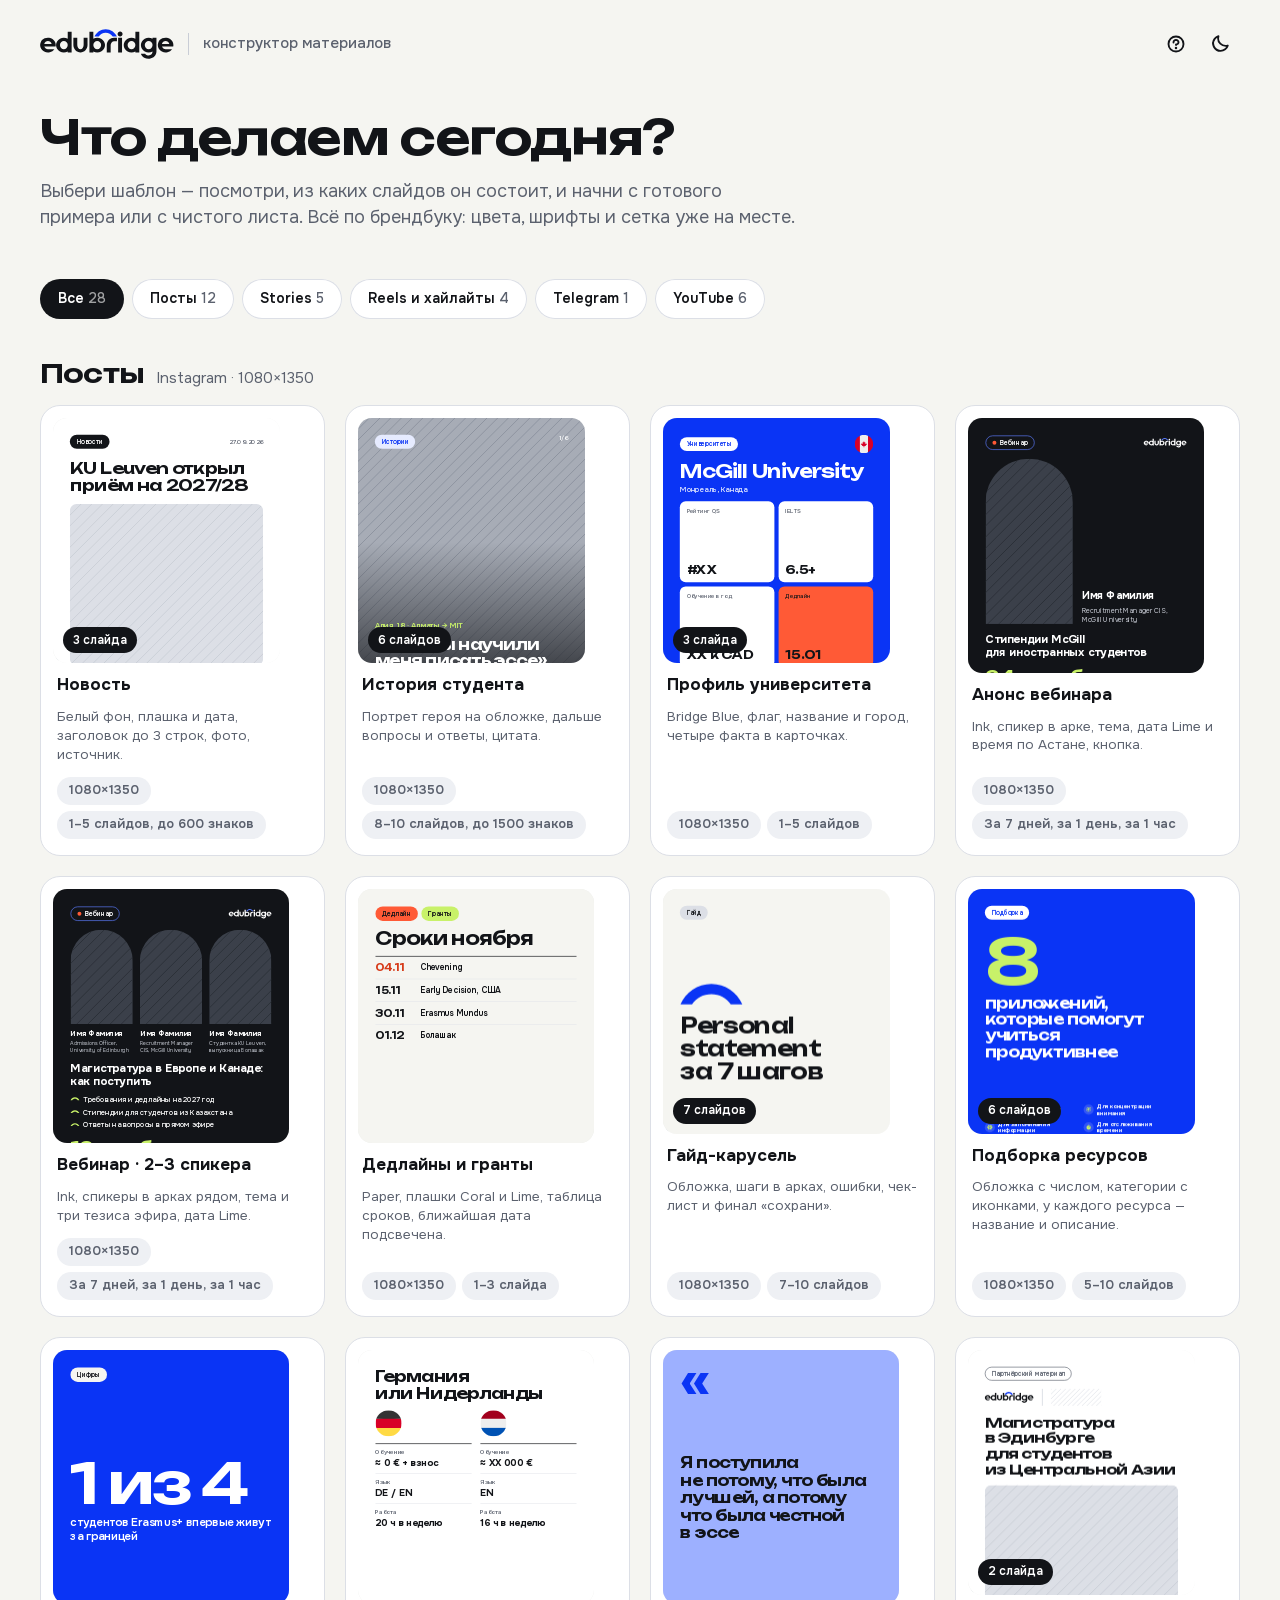
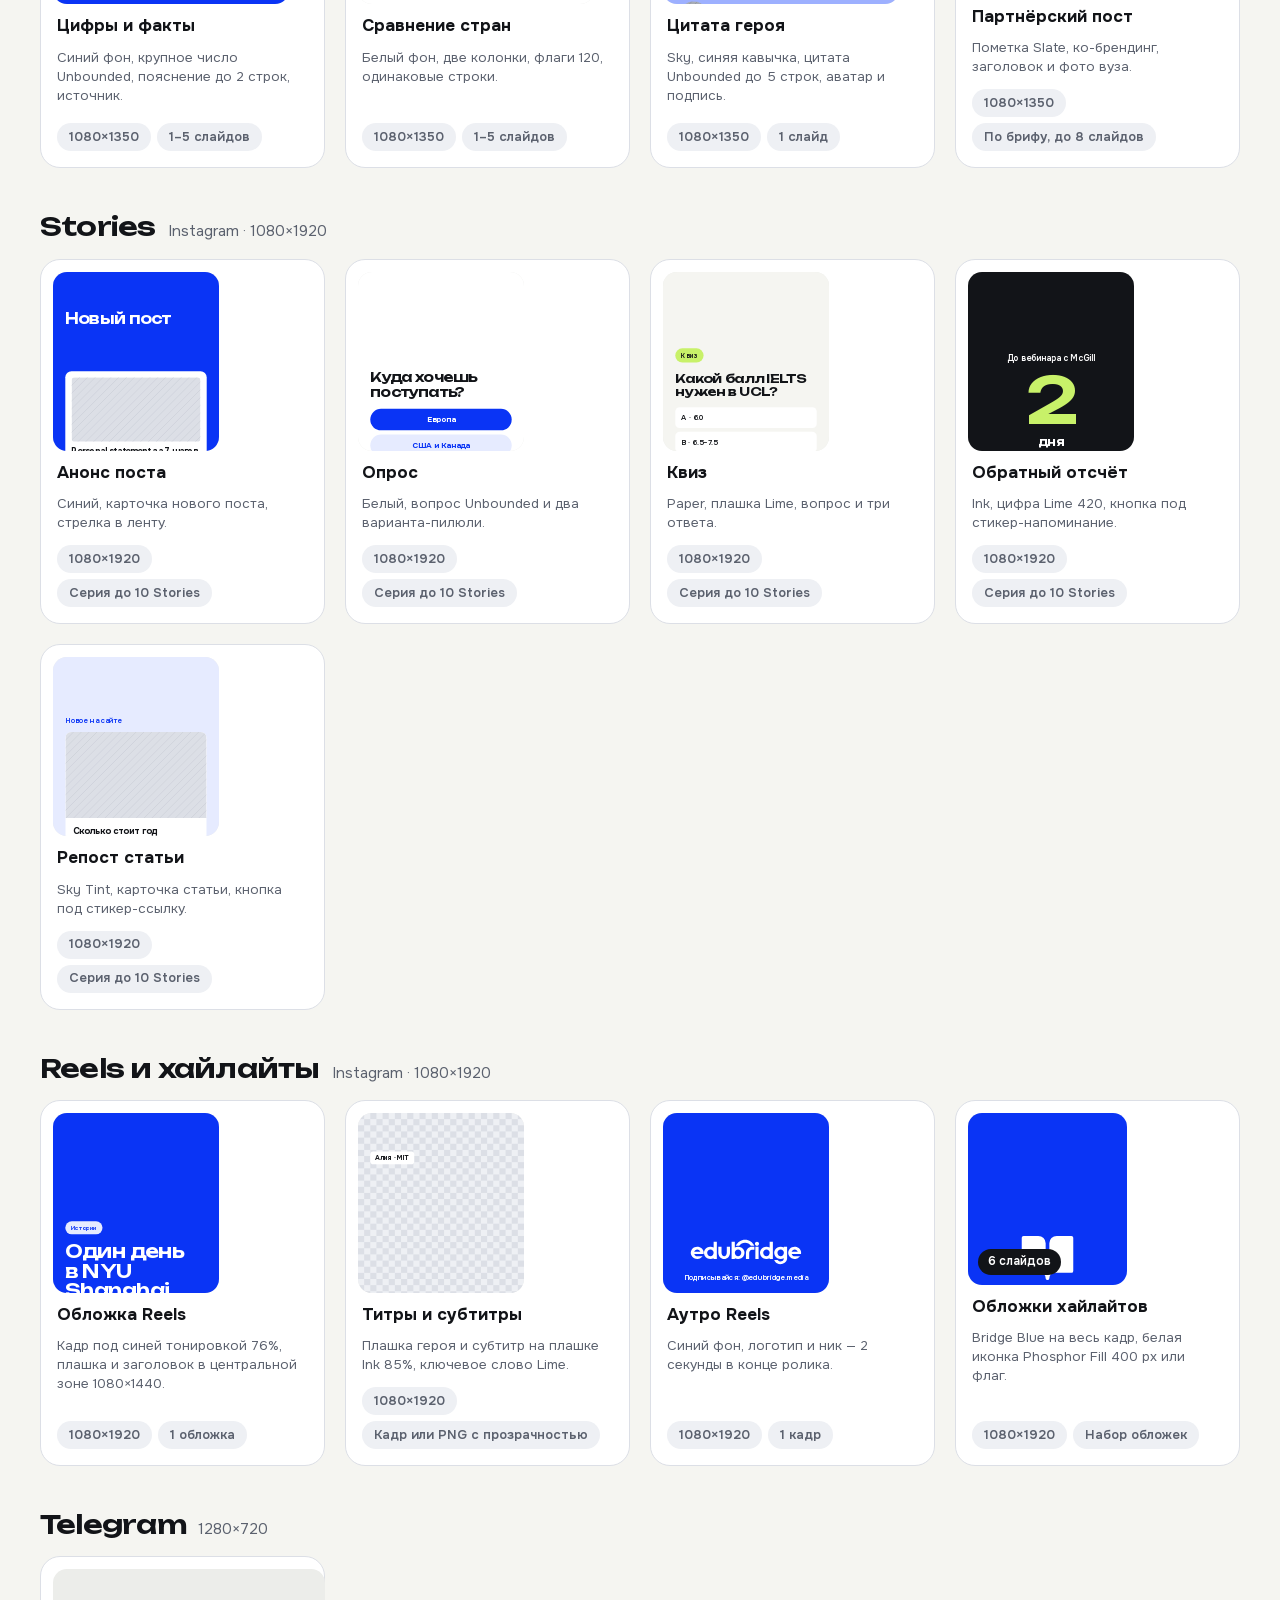
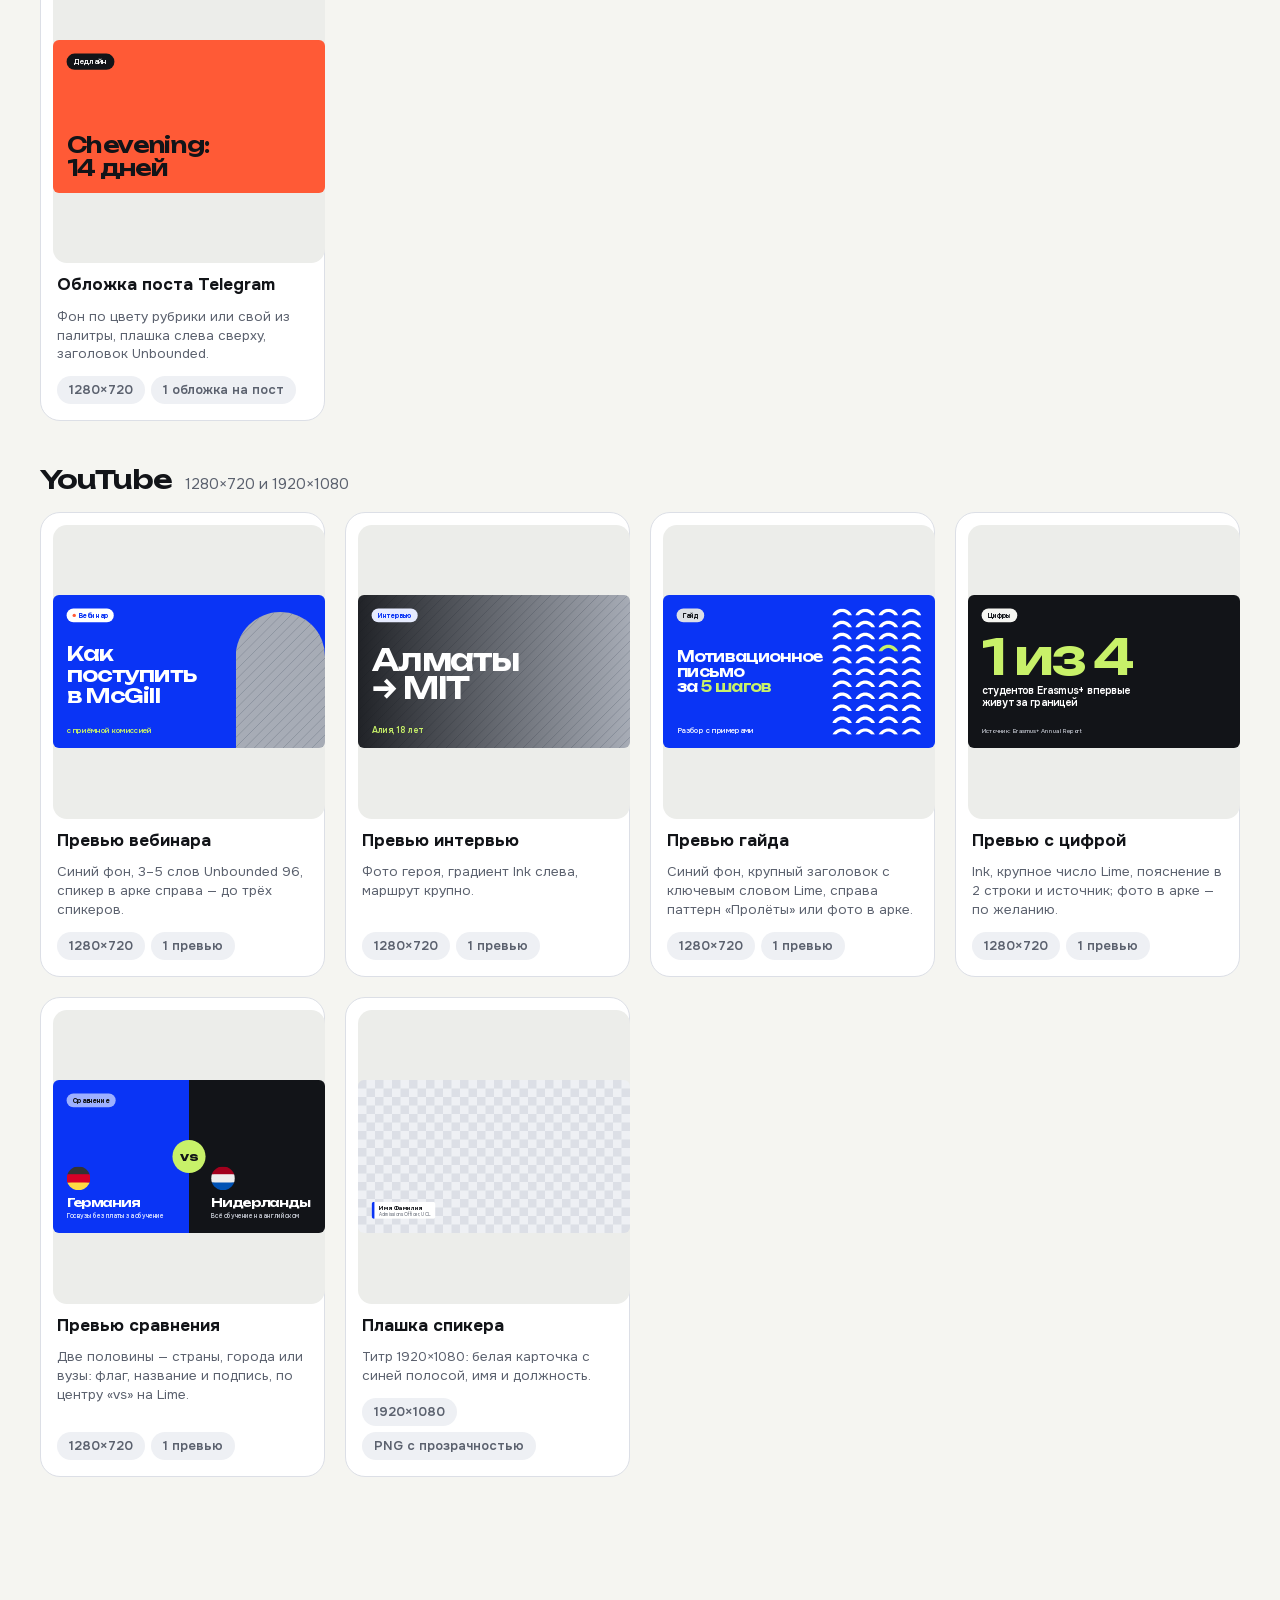
==== commit 4ad4273e: "Обложка Reels: тонировка как у обложки подборки Вместо полупрозрачного синего 55% поверх штриховки —" ====
--- a/index.html
+++ b/index.html
@@ -2999,14 +2999,15 @@
   format: 'story',
   tune: { title: 'Заголовок' },
   fields: [
-    { key: 'photo', type: 'media', label: 'Кадр из ролика', video: true },
+    { key: 'photo', type: 'media', label: 'Кадр из ролика', video: true, hint: 'Встанет фоном под синей тонировкой' },
     { key: 'rubric', type: 'select', label: 'Рубрика', options: RUBRIC_CHOICES, sample: 'stories' },
     { key: 'title', type: 'textarea', label: 'Заголовок', hint: 'Держится в центральных 1080×1440 — зоне обложки в сетке', sample: 'Один день в NYU Shanghai' },
   ],
   draw(ctx, d, env) {
     const { W, H } = env;
-    env.photo('photo', 0, 0, W, H, { placeholder: HATCH_DARK });
-    fillRect(ctx, 0, 0, W, H, 'rgba(10,52,245,0.55)');
+    // тонировка как у обложки подборки: Bridge Blue 76% — фото читается фактурой, текст всегда контрастный
+    fillRect(ctx, 0, 0, W, H, C.blue);
+    if (!env.bgPhoto('photo', C.blue, 0.76)) env.slot('photo', 0, 0, W, H);
     const pillO = { size: 40, padX: 36, padY: 22 };
     const rubric = d.rubric || 'stories';
     const pm = env.pillSize(rubric, 'blue', pillO);
@@ -3724,7 +3725,7 @@
 
   {
     id: 'reelsCover', group: 'reels', rubric: 'stories', name: 'Обложка Reels',
-    desc: 'Кадр под синим 55%, плашка и заголовок в центральной зоне 1080×1440.',
+    desc: 'Кадр под синей тонировкой 76%, плашка и заголовок в центральной зоне 1080×1440.',
     rule: 'Хук в первые 2 секунды, длина 20–45 с',
     structure: 'Плашка рубрики → заголовок',
     volume: '1 обложка',
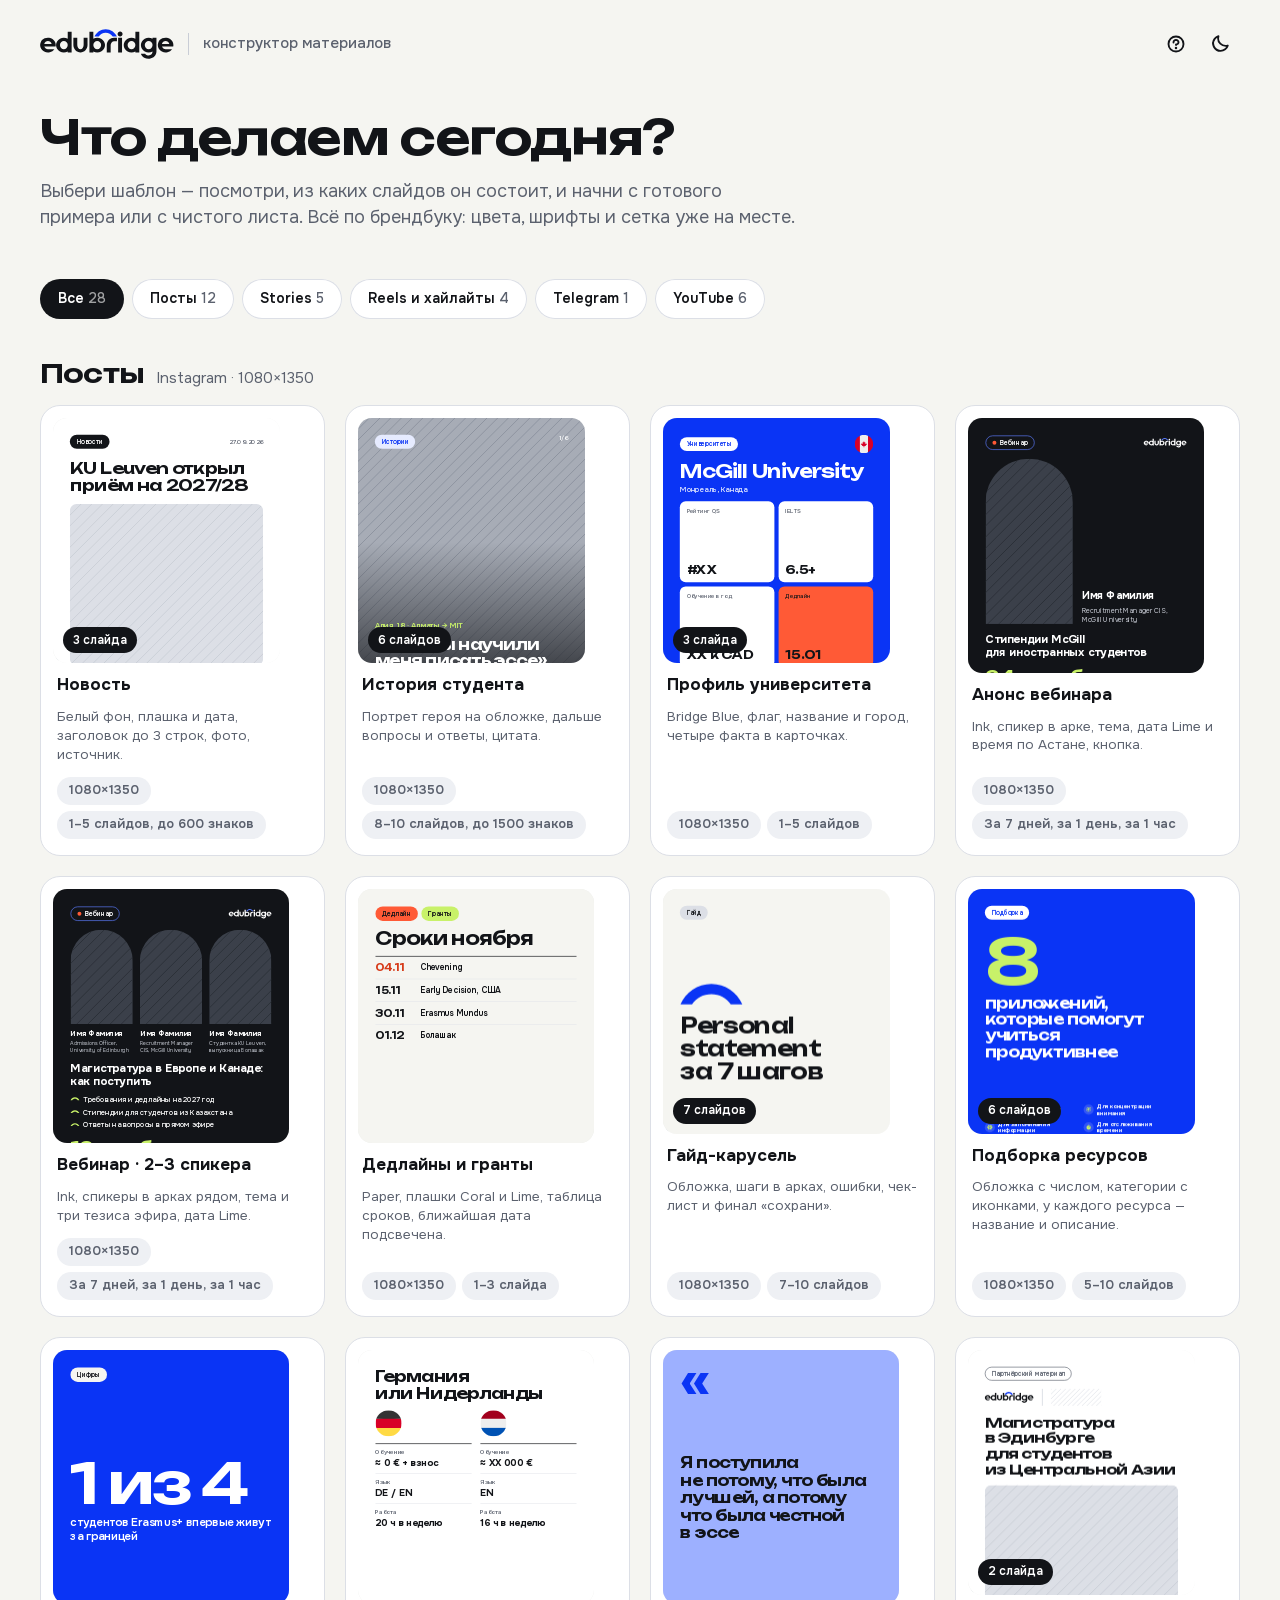
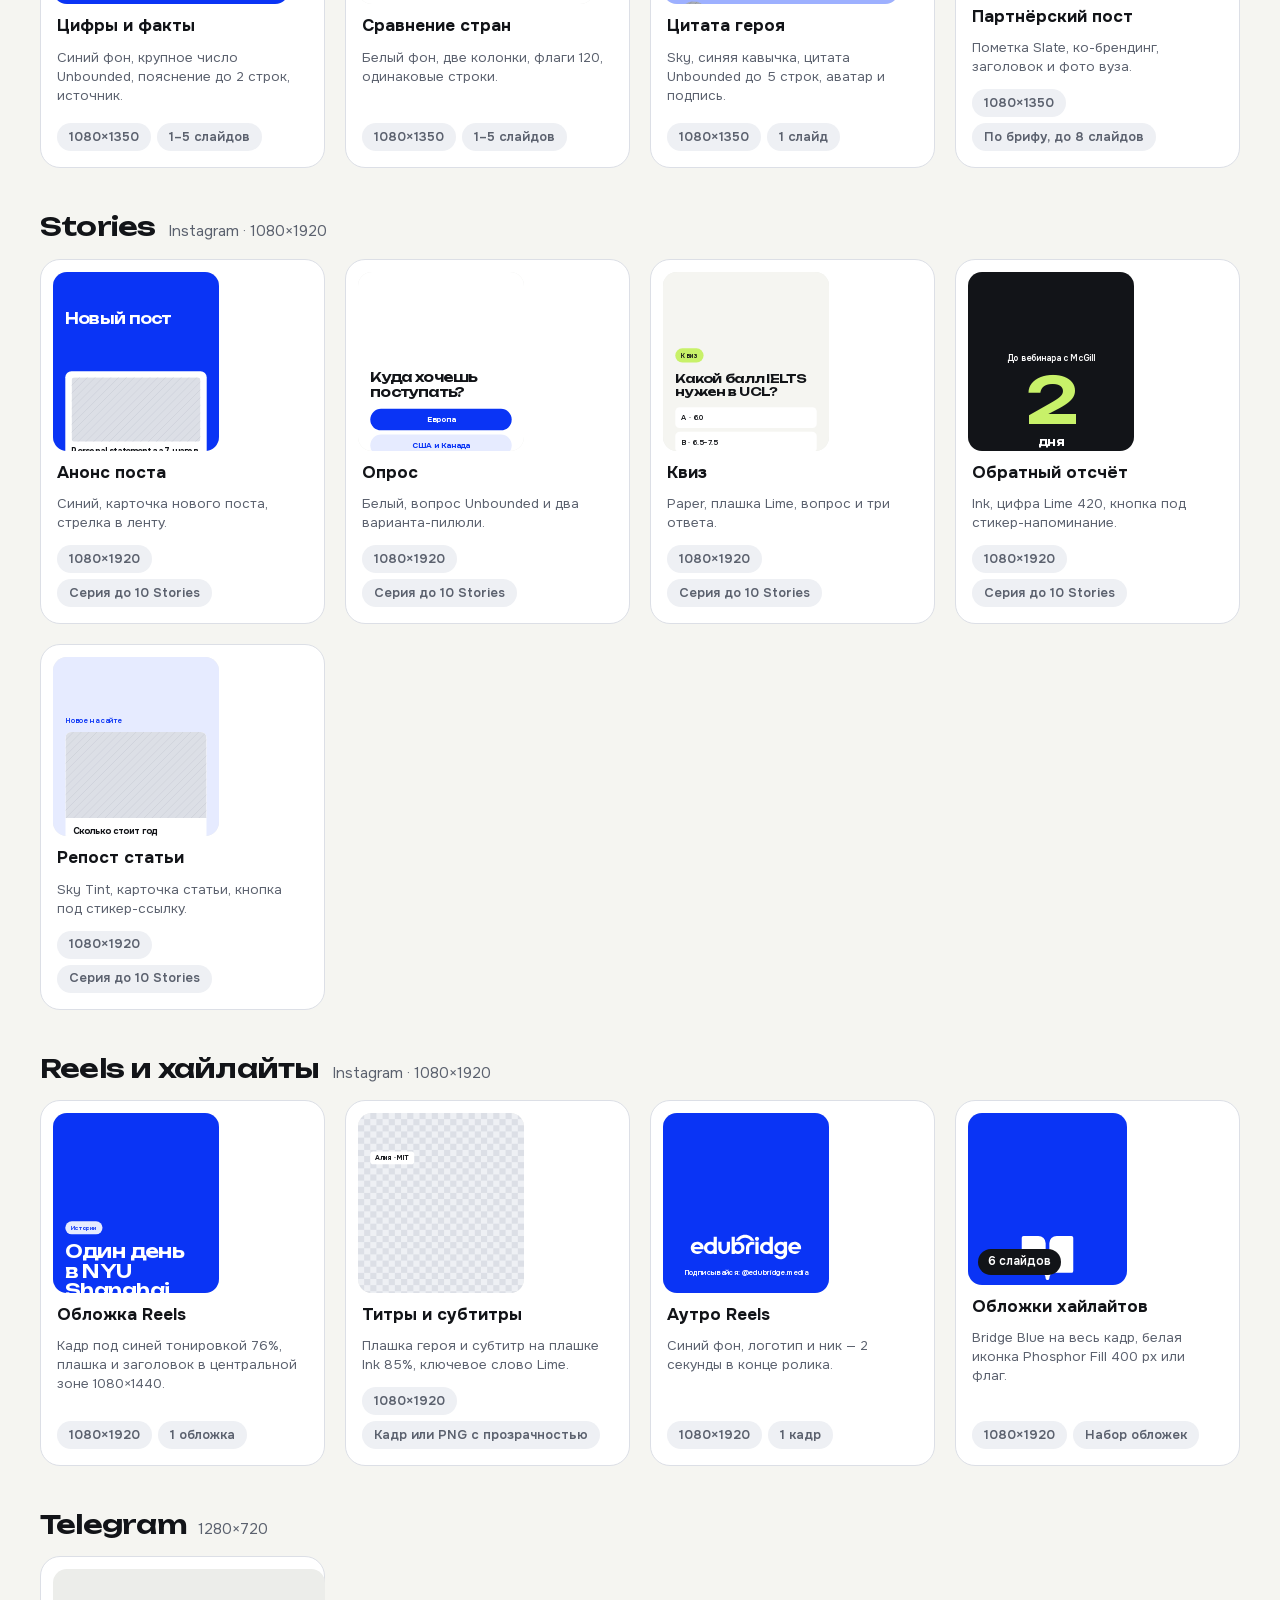
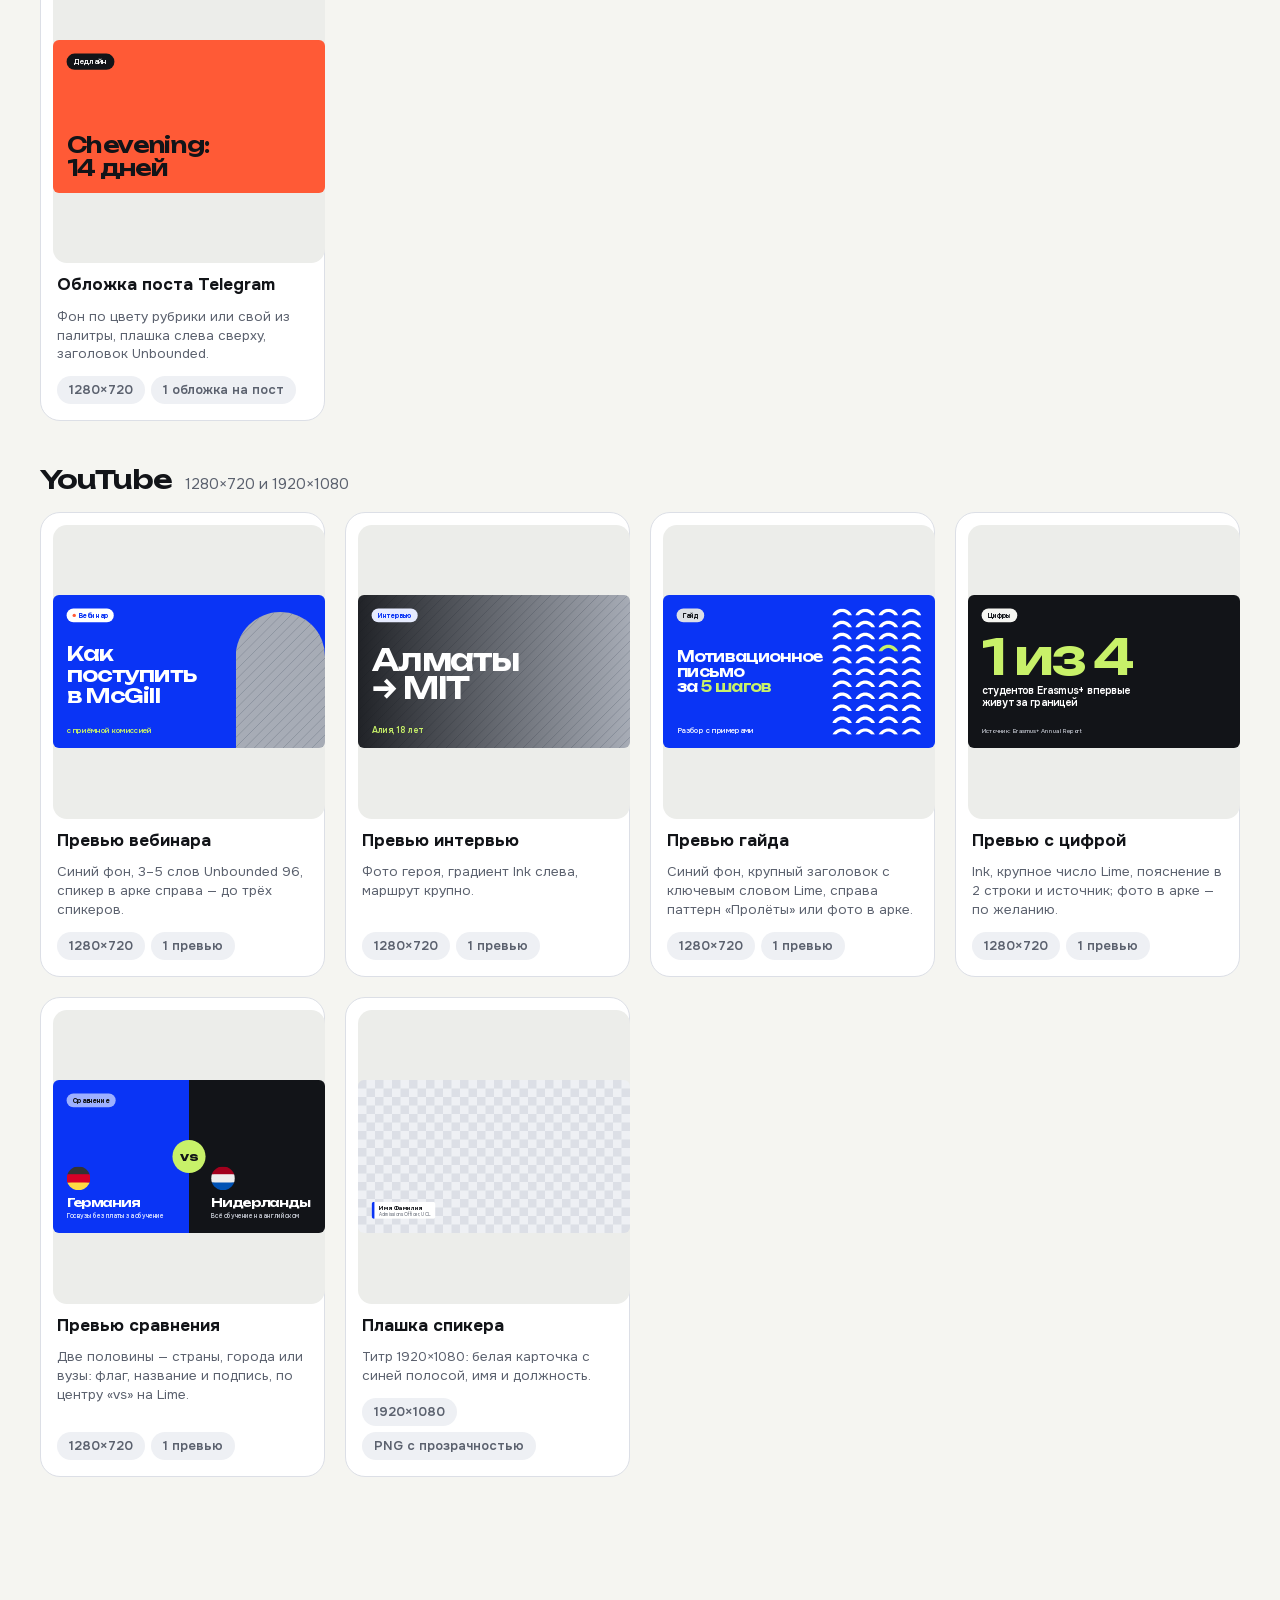
==== commit d4821753: "Оформление слайда: фон обложек, логотип в углу, плашки, скрытые элементы, подзаголовки - Блок «Оформ" ====
--- a/index.html
+++ b/index.html
@@ -498,6 +498,26 @@
 .tune-role { display: flex; flex-direction: column; gap: 6px; }
 .tune-role .rname { font-weight: 600; font-size: 13px; }
 .tune > .hint { font-size: 12.5px; color: var(--muted); line-height: 1.35; }
+/* ---- оформление слайда: фон, логотип, плашка, скрытые элементы */
+.look { margin-top: 28px; padding-top: 20px; border-top: 1px solid var(--line); display: flex; flex-direction: column; gap: 16px; }
+.look[hidden] { display: none; }
+.look-group { display: flex; flex-direction: column; gap: 8px; }
+.look-group .flabel { font-weight: 600; font-size: 13px; }
+.look-group .hint { font-size: 12.5px; color: var(--muted); line-height: 1.35; }
+.look-seg { flex-wrap: wrap; }
+.look-seg button { flex: 1 1 auto; min-width: 40px; padding: 0 10px; font-size: 14px; }
+.logo-seg { display: grid; grid-template-columns: repeat(12, minmax(0, 1fr)); border-radius: 20px; }
+.logo-seg button { grid-column: span 3; font-size: 20px; }
+.logo-seg button.word { font-size: 13px; height: auto; min-height: 34px; line-height: 1.15; padding: 4px 8px; }
+.logo-seg.w3 button.word:nth-child(3) { grid-column: 1 / -1; }
+.logo-seg.w3 button.word:nth-child(-n+2) { grid-column: span 6; }
+.logo-seg.w3 button.word { grid-column: span 4; }
+.logo-seg.w2 button.word { grid-column: span 6; }
+.logo-seg.w2 button.word:nth-child(2) { grid-column: span 6; }
+.look-checks { display: flex; flex-direction: column; gap: 6px; }
+.check { display: flex; align-items: center; gap: 10px; font-size: 14px; cursor: pointer; }
+.check input { width: 18px; height: 18px; accent-color: var(--blue); flex: none; }
+.look input[type="text"] { width: 100%; }
 .tpl-kinds-label { font-size: 13px; font-weight: 700; margin-bottom: -8px; }
 
 /* ---- текст поста → слайды */
@@ -805,6 +825,7 @@
         <h2 id="formTitle"></h2>
       </div>
       <div class="form" id="form"></div>
+      <section class="look" id="look" aria-label="Оформление слайда"></section>
       <div class="tune" id="tune"></div>
     </aside>
   </div>
@@ -1566,6 +1587,38 @@
   }
 }
 
+/*
+ * Свой цвет плашки — из «Оформления» слайда. Палитра брендбука; на Lime и
+ * Coral текст только Ink. «Контур» — обводка цветом текста фона.
+ */
+const PILL_STYLES = [
+  ['ink', 'Ink'], ['white', 'Белая'], ['blue', 'Bridge Blue'], ['skyTint', 'Sky Tint'], ['sky', 'Sky'],
+  ['lime', 'Lime'], ['coral', 'Coral'], ['mist', 'Mist'], ['outline', 'Контур'],
+];
+function pillLookStyle(key, dark) {
+  switch (key) {
+    case 'ink': return { bg: C.ink, color: C.white, border: null };
+    case 'white': return { bg: C.white, color: C.ink, border: null };
+    case 'blue': return { bg: C.blue, color: C.white, border: null };
+    case 'skyTint': return { bg: C.skyTint, color: C.blue, border: null };
+    case 'sky': return { bg: C.sky, color: C.ink, border: null };
+    case 'lime': return { bg: C.lime, color: C.ink, border: null };
+    case 'coral': return { bg: C.coral, color: C.ink, border: null };
+    case 'mist': return { bg: C.mist, color: C.ink, border: null };
+    case 'outline': return { bg: null, border: dark ? C.white : C.ink, color: dark ? C.white : C.ink };
+    default: return null;
+  }
+}
+
+/* Тёмный ли цвет (#RRGGBB) — для выбора белого или Ink поверх. */
+function isDarkColor(hex) {
+  const m = /^#?([0-9a-f]{6})$/i.exec(String(hex || ''));
+  if (!m) return false;
+  const n = parseInt(m[1], 16);
+  const lum = 0.2126 * ((n >> 16) & 255) + 0.7152 * ((n >> 8) & 255) + 0.0722 * (n & 255);
+  return lum < 110;   // Coral (≈122) — светлый: на нём по брендбуку Ink
+}
+
 function drawRubric(ctx, x, y, rubric, surface, o = {}) {
   const style = rubricPillStyle(rubric, surface);
   const text = o.text || (RUBRICS[rubric] ? RUBRICS[rubric].label : '');
@@ -1679,7 +1732,7 @@
  */
 function footerRow(ctx, env, y, variant, text, color) {
   const lw = env.logo(80, y, 44, variant, 'left', 760);
-  if (!text) return;
+  if (!text || !env.show('meta')) return;
   const room = 920 - lw - 40;
   const st = fitSize(ctx, text, S('onest', 500, 30, 1), room, 24);
   const tw = textWidth(ctx, text, st);
@@ -1693,9 +1746,34 @@
   drawLine(ctx, text, 1000 - Math.min(sw, 920), y - 36, small, { color });
 }
 
+/*
+ * Подзаголовок под заголовком — поле «Подзаголовок» есть у всех слайдов с
+ * заголовком (пусто — нет). Возвращает блок с тем же интерфейсом, что
+ * layoutText: lines/tooWide для проверок, h — общая высота, draw.
+ */
+const SUBTITLE_FIELD = { key: 'subtitle', type: 'textarea', label: 'Подзаголовок — по желанию', hint: 'Пусто — без подзаголовка. Скрыть можно и в «Оформлении»' };
+function titled(ctx, env, d, title, width, o = {}) {
+  const text = String(d.subtitle || '').trim();
+  if (!text || !env.show('sub')) return title;
+  const size = Math.round(Math.max(28, Math.min(o.subMax || 44, title.size * 0.42)));
+  const sub = layoutText(ctx, text, env.t('sub', S('onest', 500, size, 1.3)), width);
+  env.lines(sub, 3, 'Подзаголовок');
+  const gap = Math.round(Math.max(14, Math.min(32, title.size * 0.3)));
+  return {
+    lines: title.lines, tooWide: title.tooWide || sub.tooWide, size: title.size,
+    h: title.h + gap + sub.h,
+    maxW: Math.max(title.maxW || 0, sub.maxW || 0),
+    draw(ctx2, x, y, opts = {}) {
+      title.draw(ctx2, x, y, opts);
+      const color = opts.subColor || (opts.color === C.white ? 'rgba(255,255,255,0.82)' : C.graphite);
+      sub.draw(ctx2, x, y + title.h + gap, { color, align: opts.align, width: opts.width });
+    },
+  };
+}
+
 /* Счётчик «4/9» справа — только если слайдов больше одного. */
 function counterText(env) {
-  return env.total > 1 ? `${env.index + 1}/${env.total}` : '';
+  return env.total > 1 && env.show('counter') ? `${env.index + 1}/${env.total}` : '';
 }
 
 /*
@@ -1779,15 +1857,27 @@
   return true;
 }
 
-/* Фоны, разрешённые для универсальных слайдов (текст, факты, подборка). */
+/*
+ * Темы фона по палитре брендбука. Универсальные слайды выбирают из первых
+ * пяти, обложки — из всех (блок «Оформление»). На Lime и Coral текст только
+ * Ink, акцент тоже Ink. accent — цвет выделения и крупных чисел.
+ */
 const SURFACES = {
-  paper: { bg: C.paper, text: C.ink, sub: C.slate, title: C.ink, marker: C.blue, line: C.ink, thin: C.mist, card: C.white, logo: 'main', surface: 'light', hatch: HATCH_LIGHT },
-  white: { bg: C.white, text: C.ink, sub: C.slate, title: C.ink, marker: C.blue, line: C.ink, thin: C.mist, card: C.paper, logo: 'main', surface: 'light', hatch: HATCH_LIGHT },
-  skyTint: { bg: C.skyTint, text: C.ink, sub: C.slate, title: C.blue, marker: C.blue, line: C.ink, thin: C.sky, card: C.white, logo: 'main', surface: 'light', hatch: HATCH_LIGHT },
-  blue: { bg: C.blue, text: C.white, sub: C.skyTint, title: C.white, marker: C.white, line: C.white, thin: 'rgba(255,255,255,0.35)', card: C.white, logo: 'onBlue', surface: 'blue', hatch: HATCH_DARK },
-  ink: { bg: C.ink, text: C.white, sub: C.mistDark, title: C.white, marker: C.lime, line: C.white, thin: C.graphite, card: C.graphite, logo: 'onDark', surface: 'ink', hatch: HATCH_INK },
+  paper: { bg: C.paper, text: C.ink, sub: C.slate, title: C.ink, marker: C.blue, line: C.ink, thin: C.mist, card: C.white, logo: 'main', surface: 'light', hatch: HATCH_LIGHT, accent: C.blue, dark: false },
+  white: { bg: C.white, text: C.ink, sub: C.slate, title: C.ink, marker: C.blue, line: C.ink, thin: C.mist, card: C.paper, logo: 'main', surface: 'light', hatch: HATCH_LIGHT, accent: C.blue, dark: false },
+  skyTint: { bg: C.skyTint, text: C.ink, sub: C.slate, title: C.blue, marker: C.blue, line: C.ink, thin: C.sky, card: C.white, logo: 'main', surface: 'light', hatch: HATCH_LIGHT, accent: C.blue, dark: false },
+  sky: { bg: C.sky, text: C.ink, sub: C.graphite, title: C.ink, marker: C.ink, line: C.ink, thin: 'rgba(18,20,24,0.18)', card: C.white, logo: 'main', surface: 'light', hatch: HATCH_LIGHT, accent: C.blue, dark: false },
+  lime: { bg: C.lime, text: C.ink, sub: C.graphite, title: C.ink, marker: C.ink, line: C.ink, thin: 'rgba(18,20,24,0.18)', card: C.white, logo: 'main', surface: 'light', hatch: HATCH_LIGHT, accent: C.ink, dark: false },
+  coral: { bg: C.coral, text: C.ink, sub: C.ink, title: C.ink, marker: C.ink, line: C.ink, thin: 'rgba(18,20,24,0.2)', card: C.white, logo: 'main', surface: 'light', hatch: HATCH_LIGHT, accent: C.ink, dark: false },
+  blue: { bg: C.blue, text: C.white, sub: C.skyTint, title: C.white, marker: C.white, line: C.white, thin: 'rgba(255,255,255,0.35)', card: C.white, logo: 'onBlue', surface: 'blue', hatch: HATCH_DARK, accent: C.lime, dark: true },
+  ink: { bg: C.ink, text: C.white, sub: C.mistDark, title: C.white, marker: C.lime, line: C.white, thin: C.graphite, card: C.graphite, logo: 'onDark', surface: 'ink', hatch: HATCH_INK, accent: C.lime, dark: true },
 };
 const SURFACE_CHOICES = [['paper', 'Paper'], ['white', 'Белый'], ['skyTint', 'Sky Tint'], ['blue', 'Bridge Blue'], ['ink', 'Ink']];
+/* Фоны обложек — вся палитра брендбука. */
+const COVER_BG_CHOICES = [
+  ['paper', 'Paper'], ['white', 'Белый'], ['skyTint', 'Sky Tint'], ['sky', 'Sky'],
+  ['lime', 'Lime'], ['coral', 'Coral'], ['blue', 'Bridge Blue'], ['ink', 'Ink'],
+];
 const LIGHT_SURFACE_CHOICES = SURFACE_CHOICES.slice(0, 3);
 
 /* Верхняя строка универсального слайда: плашка рубрики (с флагами) слева, счётчик справа. Возвращает её высоту. */
@@ -1814,7 +1904,7 @@
 function bottomRow(ctx, env, sf) {
   const y = env.H - 80 - 44;
   const lw = env.logo(80, y, 44, sf.logo, 'left', 760);
-  if (env.total > 1) {
+  if (env.total > 1 && env.show('counter')) {
     const n = env.total, gap = 10;
     const room = 920 - lw - 40;
     const segW = Math.min(40, (room - gap * (n - 1)) / n);
@@ -1863,6 +1953,8 @@
 KINDS.newsCover = {
   name: 'Обложка новости',
   format: 'post',
+  bg: 'white',
+  subtitle: 'title',
   tune: { title: 'Заголовок' },
   fields: [
     { key: 'pill', type: 'text', label: 'Плашка рубрики', sample: 'Новости' },
@@ -1873,23 +1965,24 @@
   ],
   draw(ctx, d, env) {
     const { W, H } = env;
-    fillRect(ctx, 0, 0, W, H, C.white);
+    const th = env.cover();
     let y = 80;
-    const pill = env.pill(80, y, 'news', 'light', { text: d.pill });
-    if (d.date) {
+    const pill = env.pill(80, y, 'news', th.surface, { text: d.pill });
+    const rowH = Math.max(pill.h, d.date ? 30 : 0);
+    if (d.date && env.show('meta')) {
       const st = S('onest', 500, 30, 1);
-      drawLine(ctx, d.date, 1000 - textWidth(ctx, d.date, st), y + (pill.h - 30) / 2, st, { color: C.slate });
+      drawLine(ctx, d.date, 1000 - textWidth(ctx, d.date, st), y + (rowH - 30) / 2, st, { color: th.sub });
     }
-    y += pill.h + 48;
-    const title = layoutText(ctx, d.title, env.t('title', S('unb', 600, 76, 1.1, -0.03)), 920);
+    y += rowH ? rowH + 48 : 0;
+    const title = titled(ctx, env, d, layoutText(ctx, d.title, env.t('title', S('unb', 600, 76, 1.1, -0.03)), 920), 920);
     env.lines(title, 3, 'Заголовок');
-    title.draw(ctx, 80, y, { color: C.ink });
+    title.draw(ctx, 80, y, { color: th.title, subColor: th.sub });
     y += title.h + 48;
     const footY = H - 80 - 44;
     const photoH = footY - 48 - y;
     env.minSpace(photoH, 200, 'Для фото почти не осталось места — сократи заголовок');
-    env.photo('photo', 80, y, 920, Math.max(0, photoH), { radius: 32, placeholder: HATCH_LIGHT });
-    footerRow(ctx, env, footY, 'main', d.source, C.slate);
+    env.photo('photo', 80, y, 920, Math.max(0, photoH), { radius: 32, placeholder: th.hatch });
+    footerRow(ctx, env, footY, th.logo, d.source, th.sub);
   },
 };
 
@@ -1897,6 +1990,7 @@
 KINDS.storyCover = {
   name: 'Обложка истории',
   format: 'post',
+  subtitle: 'title',
   tune: { title: 'Цитата-заголовок' },
   fields: [
     { key: 'photo', type: 'media', label: 'Портрет героя', video: true, hint: 'Портрет 4:5: глаза на верхней трети, низ кадра — под текст' },
@@ -1916,9 +2010,9 @@
     }
     const logoY = H - 80 - 44;
     env.logo(80, logoY, 44, 'monoWhite', 'left', 920);
-    const title = layoutText(ctx, d.title, env.t('title', S('unb', 600, 72, 1.1, -0.03)), 920);
+    const title = titled(ctx, env, d, layoutText(ctx, d.title, env.t('title', S('unb', 600, 72, 1.1, -0.03)), 920), 920);
     env.lines(title, 2, 'Цитата-заголовок');
-    const titleY = logoY - 32 - title.h;
+    const titleY = (env.logoWidth(44) ? logoY - 32 : H - 80) - title.h;
     title.draw(ctx, 80, titleY, { color: C.white });
     if (d.hero) drawLine(ctx, d.hero, 80, titleY - 32 - 36, S('onest', 600, 36, 1), { color: C.lime });
   },
@@ -1928,6 +2022,7 @@
 KINDS.storyInner = {
   name: 'Вопрос и ответ',
   format: 'post',
+  subtitle: 'question',
   tune: { title: 'Вопрос', body: 'Ответ' },
   fields: [
     { key: 'avatar', type: 'media', label: 'Аватар героя', hint: 'Круг 96 px' },
@@ -1949,9 +2044,9 @@
       drawLine(ctx, counter, 1000 - textWidth(ctx, counter, st), 80 + 33, st, { color: C.slate });
     }
     let y = 80 + 96 + 40;
-    const q = layoutText(ctx, d.question, env.t('title', S('onest', 700, 60, 1.12, -0.02)), 920);
+    const q = titled(ctx, env, d, layoutText(ctx, d.question, env.t('title', S('onest', 700, 60, 1.12, -0.02)), 920), 920);
     env.lines(q, 4, 'Вопрос');
-    q.draw(ctx, 80, y, { color: C.blue });
+    q.draw(ctx, 80, y, { color: C.blue, subColor: C.slate });
     y += q.h + 40;
     const a = layoutText(ctx, d.answer, env.t('body', S('onest', 400, 38, 1.42)), 920);
     env.lines(a, 99, 'Ответ');
@@ -1966,6 +2061,7 @@
 KINDS.quote = {
   name: 'Цитата героя',
   format: 'post',
+  bg: 'sky',
   tune: { title: 'Цитата' },
   fields: [
     { key: 'quote', type: 'textarea', label: 'Цитата', hint: 'До 5 строк, без кавычек — кавычка уже в макете', sample: 'Я поступила не потому, что была лучшей, а потому что была честной в эссе' },
@@ -1976,27 +2072,29 @@
   ],
   draw(ctx, d, env) {
     const { W, H } = env;
-    fillRect(ctx, 0, 0, W, H, C.sky);
-    drawLine(ctx, '«', 80, 80, S('unb', 600, 200, 0.6), { color: C.blue });
-    const qw = textWidth(ctx, '«', S('unb', 600, 200, 0.6));
-    const qfw = env.drawFlags(80 + qw + 24, 80 + 16, 88);
-    env.collab(1000, 80 + 38, 44, 'main', 'right', 920 - qw - 24 - (qfw ? qfw + 40 : 16));
+    const th = env.cover();
+    const markColor = th.bg === C.blue ? C.white : th.bg === C.ink ? C.lime : th.accent === C.ink ? C.ink : C.blue;
+    const qw = env.show('decor') ? textWidth(ctx, '«', S('unb', 600, 200, 0.6)) : 0;
+    if (qw) drawLine(ctx, '«', 80, 80, S('unb', 600, 200, 0.6), { color: markColor });
+    const qx = qw ? 80 + qw + 24 : 80;
+    const qfw = env.drawFlags(qx, 80 + 16, 88);
+    env.collab(1000, 80 + 38, 44, th.logo, 'right', 1000 - qx - (qfw ? qfw + 40 : 16));
     const rowY = H - 80 - 120;
     env.photo('avatar', 80, rowY, 120, 120, { shape: 'circle', placeholder: ['#8A909C', '#A7ACB6', 3, 18] });
     const tx = 80 + 120 + 28;
-    drawLine(ctx, d.name, tx, rowY + 22, S('onest', 700, 36, 1), { color: C.ink });
-    drawLine(ctx, d.meta, tx, rowY + 22 + 36 + 10, S('onest', 500, 30, 1), { color: C.ink });
+    drawLine(ctx, d.name, tx, rowY + 22, S('onest', 700, 36, 1), { color: th.text });
+    drawLine(ctx, d.meta, tx, rowY + 22 + 36 + 10, S('onest', 500, 30, 1), { color: th.text });
     const q = layoutText(ctx, d.quote, env.t('title', S('unb', 600, 70, 1.15, -0.03)), 920);
     env.lines(q, 5, 'Цитата');
     const top = 80 + 120;
     if (env.media('photo')) {
-      q.draw(ctx, 80, top, { color: C.ink });
+      q.draw(ctx, 80, top, { color: th.title });
       photoBand(env, top + q.h + 40, rowY - 40);
       return;
     }
     const free = rowY - top - q.h;
     env.minSpace(free, 40, 'Цитата не помещается — сократи её');
-    q.draw(ctx, 80, top + Math.max(0, free) / 2, { color: C.ink });
+    q.draw(ctx, 80, top + Math.max(0, free) / 2, { color: th.title });
   },
 };
 
@@ -2004,6 +2102,7 @@
 KINDS.uniCover = {
   name: 'Профиль университета',
   format: 'post',
+  bg: 'blue',
   tune: { title: 'Название', value: 'Факты' },
   fields: [
     { key: 'pill', type: 'text', label: 'Плашка рубрики', sample: 'Университеты' },
@@ -2029,18 +2128,18 @@
   ],
   draw(ctx, d, env) {
     const { W, H } = env;
-    fillRect(ctx, 0, 0, W, H, C.blue);
-    env.bgPhoto('photo', C.blue, 0.78);
-    const pm = env.pillSize('uni', 'blue', { text: d.pill });
+    const th = env.cover();
+    env.bgPhoto('photo', th.bg, 0.78);
+    const pm = env.pillSize('uni', th.surface, { text: d.pill });
     const rowH = 88;
-    env.pill(80, 80 + (rowH - pm.h) / 2, 'uni', 'blue', { text: d.pill });
+    env.pill(80, 80 + (rowH - pm.h) / 2, 'uni', th.surface, { text: d.pill });
     drawFlag(ctx, d.flag, 1000 - 88, 80, 88);
     let y = 80 + rowH + 40;
     const name = layoutText(ctx, d.name, env.t('title', S('unb', 600, 88, 1.05, -0.03)), 920);
     env.lines(name, 2, 'Название');
-    name.draw(ctx, 80, y, { color: C.white });
+    name.draw(ctx, 80, y, { color: th.title });
     y += name.h + 20;
-    drawLine(ctx, d.city, 80, y, S('onest', 500, 36, 1), { color: C.skyTint });
+    drawLine(ctx, d.city, 80, y, S('onest', 500, 36, 1), { color: th.sub });
     y += 36 + 40;
     const footY = H - 80 - 44;
     const gridH = footY - 40 - y;
@@ -2051,12 +2150,13 @@
       const cx = 80 + (i % 2) * (cw + 20);
       const cy = y + Math.floor(i / 2) * (ch + 20);
       const hot = i === 3;
-      fillRR(ctx, cx, cy, cw, ch, 28, hot ? C.coral : C.white);
-      drawLine(ctx, f.label, cx + 32, cy + 32, S('onest', 500, 28, 1), { color: hot ? C.ink : C.slate });
+      fillRR(ctx, cx, cy, cw, ch, 28, hot ? (th.bg === C.coral ? C.ink : C.coral) : (th.bg === C.white ? C.paper : C.white));
+      const onInk = hot && th.bg === C.coral;
+      drawLine(ctx, f.label, cx + 32, cy + 32, S('onest', 500, 28, 1), { color: onInk ? C.mistDark : hot ? C.ink : C.slate });
       const vst = fitSize(ctx, f.value || '', env.t('value', S('unb', 600, 56, 1)), cw - 64, 30);
-      drawLine(ctx, f.value, cx + 32, cy + ch - 32 - vst.size, vst, { color: C.ink });
+      drawLine(ctx, f.value, cx + 32, cy + ch - 32 - vst.size, vst, { color: onInk ? C.white : C.ink });
     });
-    footerRow(ctx, env, footY, 'onBlue', d.source, C.white);
+    footerRow(ctx, env, footY, th.logo, d.source, th.dark ? C.white : th.sub);
   },
 };
 
@@ -2064,6 +2164,7 @@
 KINDS.factsSlide = {
   name: 'Факты списком',
   format: 'post',
+  subtitle: 'title',
   tune: { title: 'Заголовок', value: 'Значения' },
   fields: [
     { key: 'bg', type: 'select', label: 'Фон', options: SURFACE_CHOICES, sample: 'paper' },
@@ -2092,9 +2193,9 @@
     const th = topRow(ctx, env, d, sf);
     let y = 80 + (th ? th + 48 : 0);
     if (d.title) {
-      const title = layoutText(ctx, d.title, env.t('title', S('onest', 800, 72, 1.1, -0.02)), 920);
+      const title = titled(ctx, env, d, layoutText(ctx, d.title, env.t('title', S('onest', 800, 72, 1.1, -0.02)), 920), 920);
       env.lines(title, 3, 'Заголовок');
-      title.draw(ctx, 80, y, { color: sf.title });
+      title.draw(ctx, 80, y, { color: sf.title, subColor: sf.sub });
       y += title.h + 40;
     }
     const vst = env.t('value', S('onest', 700, 44, 1.2));
@@ -2118,6 +2219,7 @@
 KINDS.textSlide = {
   name: 'Текст',
   format: 'post',
+  subtitle: 'title',
   tune: { title: 'Заголовок', body: 'Текст' },
   fields: [
     { key: 'bg', type: 'select', label: 'Фон', options: SURFACE_CHOICES, sample: 'paper' },
@@ -2134,9 +2236,9 @@
     const th = topRow(ctx, env, d, sf);
     let y = 80 + (th ? th + 48 : 0);
     if (d.title) {
-      const title = layoutText(ctx, d.title, env.t('title', S('onest', 800, 72, 1.1, -0.02)), 920);
+      const title = titled(ctx, env, d, layoutText(ctx, d.title, env.t('title', S('onest', 800, 72, 1.1, -0.02)), 920), 920);
       env.lines(title, 3, 'Заголовок');
-      title.draw(ctx, 80, y, { color: sf.title });
+      title.draw(ctx, 80, y, { color: sf.title, subColor: sf.sub });
       y += title.h + 40;
     }
     const body = layoutBody(ctx, d.body, env.t('body', S('onest', 400, 38, 1.42)), 920);
@@ -2165,6 +2267,8 @@
 KINDS.webinar = {
   name: 'Анонс вебинара',
   format: 'post',
+  bg: 'ink',
+  subtitle: 'topic',
   tune: { title: 'Тема', body: 'Темы эфира', name: 'Спикеры' },
   fields: [
     { key: 'pill', type: 'text', label: 'Плашка', sample: 'Вебинар' },
@@ -2185,42 +2289,43 @@
   ],
   draw(ctx, d, env) {
     const { W, H } = env;
-    fillRect(ctx, 0, 0, W, H, C.ink);
-    const pill = env.pill(80, 80, 'webinar', 'ink', { text: d.pill || undefined });
-    env.logo(1000, 80 + (pill.h - 44) / 2, 44, 'onDark', 'right', 920 - pill.w - 40);
-    const top = 80 + pill.h + 40;
+    const th = env.cover();
+    const ph = th.dark ? HATCH_INK : HATCH_LIGHT;
+    const pill = env.pill(80, 80, 'webinar', th.surface, { text: d.pill || undefined });
+    env.logo(1000, 80 + (Math.max(pill.h, 44) - 44) / 2, 44, th.logo, 'right', 920 - (pill.w ? pill.w + 40 : 0));
+    const top = 80 + Math.max(pill.h, 44) + 40;
     const rowH = 80 + 12 + 36;
     const rowY = H - 80 - rowH;
-    drawLine(ctx, d.date, 80, rowY, S('unb', 600, 80, 1), { color: C.lime });
-    drawLine(ctx, d.time, 80, rowY + 80 + 12, S('onest', 500, 36, 1), { color: C.white });
-    if (d.cta) {
+    drawLine(ctx, d.date, 80, rowY, S('unb', 600, 80, 1), { color: th.accent });
+    drawLine(ctx, d.time, 80, rowY + 80 + 12, S('onest', 500, 36, 1), { color: th.text });
+    if (d.cta && env.show('cta')) {
       const cm = pillMetrics(ctx, d.cta, { size: 30, weight: 700, padX: 36, padY: 24 });
-      drawPill(ctx, 1000 - cm.w, rowY + rowH - cm.h, d.cta, { size: 30, weight: 700, padX: 36, padY: 24, bg: C.white, color: C.ink });
+      drawPill(ctx, 1000 - cm.w, rowY + rowH - cm.h, d.cta, Object.assign({ size: 30, weight: 700, padX: 36, padY: 24 }, th.dark ? { bg: C.white, color: C.ink } : { bg: C.ink, color: C.white }));
     }
     let y = rowY - 40;
     const topics = (d.topics || []).map(t => (t.text || '').trim()).filter(Boolean);
     if (topics.length) {
       const body = layoutBody(ctx, topics.map(t => '- ' + t).join('\n'), env.t('body', S('onest', 500, 34, 1.3)), 920);
       y -= body.h;
-      body.draw(ctx, 80, y, C.white, C.lime);
+      body.draw(ctx, 80, y, th.text, th.dark ? C.lime : th.marker);
       y -= 28;
     }
-    const topic = layoutText(ctx, d.topic, env.t('title', S('onest', 700, 52, 1.15)), 920);
+    const topic = titled(ctx, env, d, layoutText(ctx, d.topic, env.t('title', S('onest', 700, 52, 1.15)), 920), 920, { subMax: 34 });
     env.lines(topic, 2, 'Тема');
     y -= topic.h;
-    topic.draw(ctx, 80, y, { color: C.white });
+    topic.draw(ctx, 80, y, { color: th.text, subColor: th.sub });
     const areaBottom = y - 40;
     const areaH = areaBottom - top;
     const n = clampCount(d.count);
     if (n === 1) {
       env.minSpace(areaH, 300, 'Фото спикера почти не видно — сократи тему или тезисы');
-      env.photo('photo', 80, top, 400, Math.max(0, areaH), { shape: 'arch', placeholder: HATCH_INK });
+      env.photo('photo', 80, top, 400, Math.max(0, areaH), { shape: 'arch', placeholder: ph });
       const colX = 80 + 400 + 40, colW = 1000 - colX;
       const role = layoutText(ctx, d.role, S('onest', 400, 32, 1.3), colW);
       const name = layoutText(ctx, d.speaker, env.t('name', S('onest', 700, 48, 1.1)), colW);
       const colBottom = top + Math.max(0, areaH);
-      role.draw(ctx, colX, colBottom - role.h, { color: C.mistDark });
-      name.draw(ctx, colX, colBottom - role.h - 20 - name.h, { color: C.white });
+      role.draw(ctx, colX, colBottom - role.h, { color: th.sub });
+      name.draw(ctx, colX, colBottom - role.h - 20 - name.h, { color: th.text });
       return;
     }
     const gap = 32;
@@ -2237,10 +2342,10 @@
     const archTop = areaBottom - textH - 24 - Math.max(0, archH);
     people.forEach((p, i) => {
       const x = 80 + i * (w + gap);
-      env.photo(p.key, x, archTop, w, Math.max(0, archH), { shape: 'arch', placeholder: HATCH_INK });
+      env.photo(p.key, x, archTop, w, Math.max(0, archH), { shape: 'arch', placeholder: ph });
       const ty = archTop + Math.max(0, archH) + 24;
-      p.name.draw(ctx, x, ty, { color: C.white });
-      p.role.draw(ctx, x, ty + p.name.h + 10, { color: C.mistDark });
+      p.name.draw(ctx, x, ty, { color: th.text });
+      p.role.draw(ctx, x, ty + p.name.h + 10, { color: th.sub });
     });
   },
 };
@@ -2253,6 +2358,8 @@
 KINDS.deadlines = {
   name: 'Дедлайны и гранты',
   format: 'post',
+  bg: 'paper',
+  subtitle: 'title',
   tune: { title: 'Заголовок', body: 'Строки' },
   fields: [
     { key: 'pills', type: 'select', label: 'Плашки', options: [['both', 'Дедлайн + Гранты'], ['deadline', 'Только «Дедлайн»'], ['grants', 'Только «Гранты»']], sample: 'both' },
@@ -2276,30 +2383,31 @@
   ],
   draw(ctx, d, env) {
     const { W, H } = env;
-    fillRect(ctx, 0, 0, W, H, C.paper);
+    const th = env.cover();
     let x = 80, pillH = 0;
-    if (d.pills !== 'grants') { const p = env.pill(x, 80, 'deadline', 'light'); x += p.w + 16; pillH = p.h; }
-    if (d.pills !== 'deadline') { const p = env.pill(x, 80, 'grants', 'light', { noFlags: d.pills === 'both' }); pillH = p.h; }
-    let y = 80 + pillH + 36;
-    const title = layoutText(ctx, d.title, env.t('title', S('unb', 600, 84, 1.05, -0.03)), 920);
+    if (d.pills !== 'grants') { const p = env.pill(x, 80, 'deadline', th.surface); x += p.w ? p.w + 16 : 0; pillH = p.h; }
+    if (d.pills !== 'deadline') { const p = env.pill(x, 80, 'grants', th.surface, { noFlags: d.pills === 'both' }); pillH = Math.max(pillH, p.h); }
+    let y = 80 + (pillH ? pillH + 36 : 0);
+    const title = titled(ctx, env, d, layoutText(ctx, d.title, env.t('title', S('unb', 600, 84, 1.05, -0.03)), 920), 920);
     env.lines(title, 2, 'Заголовок');
-    title.draw(ctx, 80, y, { color: C.ink });
+    title.draw(ctx, 80, y, { color: th.title, subColor: th.sub });
     y += title.h + 36;
     const pst = env.t('body', S('onest', 600, 38, 1.2));
     const dst = S('unb', 600, Math.round(44 * pst.size / 38), 1);
     (d.rows || []).forEach((r, i) => {
       const bw = i === 0 ? 3 : 2;
-      fillRect(ctx, 80, y, 920, bw, i === 0 ? C.ink : C.mist);
+      fillRect(ctx, 80, y, 920, bw, i === 0 ? th.line : th.thin);
       y += bw + 28;
       const prog = layoutText(ctx, r.program, pst, 920 - 170 - 32);
       const rowH = Math.max(dst.size, prog.h);
-      drawLine(ctx, r.date, 80, y + (rowH - dst.size) / 2, dst, { color: i === 0 && d.hot ? C.coralText : C.ink });
-      prog.draw(ctx, 80 + 170 + 32, y + (rowH - prog.h) / 2, { color: C.ink });
+      const hotColor = th.dark ? C.coral : th.bg === C.coral || th.bg === C.lime ? C.ink : C.coralText;
+      drawLine(ctx, r.date, 80, y + (rowH - dst.size) / 2, dst, { color: i === 0 && d.hot ? hotColor : th.text });
+      prog.draw(ctx, 80 + 170 + 32, y + (rowH - prog.h) / 2, { color: th.text });
       y += rowH + 28;
     });
     const footY = H - 80 - 44;
     if (!photoBand(env, y + 8, footY - 36)) env.fits(y, footY - 36, 'Строки не помещаются — оставь до 6 сроков или сократи названия');
-    footerRow(ctx, env, footY, 'main', d.source, C.slate);
+    footerRow(ctx, env, footY, th.logo, d.source, th.sub);
   },
 };
 
@@ -2307,6 +2415,8 @@
 KINDS.guideCover = {
   name: 'Обложка гайда',
   format: 'post',
+  bg: 'paper',
+  subtitle: 'title',
   tune: { title: 'Заголовок' },
   fields: [
     { key: 'pill', type: 'text', label: 'Плашка рубрики', sample: 'Гайд' },
@@ -2316,28 +2426,29 @@
   ],
   draw(ctx, d, env) {
     const { W, H } = env;
-    fillRect(ctx, 0, 0, W, H, C.paper);
-    const pill = env.pill(80, 80, 'guide', 'light', { text: d.pill });
+    const th = env.cover();
+    const pill = env.pill(80, 80, 'guide', th.surface, { text: d.pill });
     const footY = H - 80 - 44;
-    const lw = env.logo(80, footY, 44, 'main', 'left', 760);
-    if (d.swipe) {
+    const lw = env.logo(80, footY, 44, th.logo, 'left', 760);
+    if (d.swipe && env.show('meta')) {
       const st = S('onest', 600, 32, 1);
       const tw = textWidth(ctx, d.swipe, st);
       if (lw + 40 + tw > 920) env.warn('Подпись внизу наезжает на логотипы — сократи её');
-      drawLine(ctx, d.swipe, 1000 - tw, footY + 6, st, { color: C.ink });
+      drawLine(ctx, d.swipe, 1000 - tw, footY + 6, st, { color: th.text });
     }
     const hasPhoto = Boolean(env.media('photo'));
-    const arcW = hasPhoto ? 200 : 300;
-    const title = layoutText(ctx, d.title, env.t('title', S('unb', 600, hasPhoto ? 88 : 104, 1.05, -0.03)), 920);
+    const arcW = env.show('decor') ? (hasPhoto ? 200 : 300) : 0;
+    const arcH = arcW ? arcHeight(arcW) + 40 : 0;
+    const title = titled(ctx, env, d, layoutText(ctx, d.title, env.t('title', S('unb', 600, hasPhoto ? 88 : 104, 1.05, -0.03)), 920), 920);
     env.lines(title, 4, 'Заголовок');
-    const blockH = arcHeight(arcW) + 40 + title.h;
+    const blockH = arcH + title.h;
     const top = 80 + pill.h;
     const free = footY - top - blockH;
     env.minSpace(free, 40, 'Заголовок не помещается — сократи его');
     let y = hasPhoto ? top + 48 : top + Math.max(0, free) / 2;
-    drawArc(ctx, 80, y, arcW, C.blue);
-    y += arcHeight(arcW) + 40;
-    title.draw(ctx, 80, y, { color: C.ink });
+    if (arcW) drawArc(ctx, 80, y, arcW, th.dark ? C.lime : th.accent === C.ink ? C.ink : C.blue);
+    y += arcH;
+    title.draw(ctx, 80, y, { color: th.title, subColor: th.sub });
     if (hasPhoto) photoBand(env, y + title.h + 48, footY - 48);
   },
 };
@@ -2346,6 +2457,7 @@
 KINDS.guideStep = {
   name: 'Шаг гайда',
   format: 'post',
+  subtitle: 'title',
   tune: { title: 'Действие', body: 'Пояснение' },
   fields: [
     { key: 'num', type: 'text', label: 'Номер шага', hint: 'Пусто — по порядку среди шагов' },
@@ -2364,15 +2476,15 @@
     env.drawFlags(80 + 240 + 32, 80 + 240 - 72, 72);
     env.collab(1000, 80, 44, 'main', 'right', 920 - 240 - 40);
     let y = 80 + 240 + 48;
-    const title = layoutText(ctx, d.title, env.t('title', S('onest', 700, 72, 1.1, -0.02)), 920);
+    const title = titled(ctx, env, d, layoutText(ctx, d.title, env.t('title', S('onest', 700, 72, 1.1, -0.02)), 920), 920);
     env.lines(title, 3, 'Действие');
-    title.draw(ctx, 80, y, { color: C.ink });
+    title.draw(ctx, 80, y, { color: C.ink, subColor: C.slate });
     y += title.h + 48;
     const body = layoutBody(ctx, d.body, env.t('body', S('onest', 400, 40, 1.42)), 920);
     body.draw(ctx, 80, y, C.graphite, C.blue);
     y += body.h;
     const barY = H - 80 - 10;
-    if (env.total > 1) drawProgress(ctx, 80, barY, 920, env.total, env.index + 1, { h: 10, gap: 10 });
+    if (env.total > 1 && env.show('counter')) drawProgress(ctx, 80, barY, 920, env.total, env.index + 1, { h: 10, gap: 10 });
     if (!photoBand(env, y + 40, barY - 48)) env.fits(y, barY - 48, 'Пояснение не помещается — сократи текст');
   },
 };
@@ -2381,6 +2493,7 @@
 KINDS.guideMistakes = {
   name: 'Частые ошибки',
   format: 'post',
+  subtitle: 'title',
   tune: { title: 'Заголовок', body: 'Пункты' },
   fields: [
     { key: 'title', type: 'textarea', label: 'Заголовок', sample: 'Частые ошибки' },
@@ -2401,9 +2514,9 @@
     fillRect(ctx, 0, 0, W, H, C.ink);
     const fw = env.drawFlags(1000, 80, 72, 'right');
     let y = 80;
-    const title = layoutText(ctx, d.title, env.t('title', S('unb', 600, 88, 1.05, -0.03)), fw ? 920 - fw - 24 : 920);
+    const title = titled(ctx, env, d, layoutText(ctx, d.title, env.t('title', S('unb', 600, 88, 1.05, -0.03)), fw ? 920 - fw - 24 : 920), fw ? 920 - fw - 24 : 920);
     env.lines(title, 2, 'Заголовок');
-    title.draw(ctx, 80, y, { color: C.coral });
+    title.draw(ctx, 80, y, { color: C.coral, subColor: C.mistDark });
     y += title.h + 48;
     const st = env.t('body', S('onest', 500, 44, 1.3));
     const markW = textWidth(ctx, '× ', st);
@@ -2423,6 +2536,7 @@
 KINDS.guideChecklist = {
   name: 'Чек-лист',
   format: 'post',
+  subtitle: 'title',
   tune: { title: 'Заголовок', body: 'Пункты' },
   fields: [
     { key: 'title', type: 'textarea', label: 'Заголовок', sample: 'Чек-лист' },
@@ -2446,9 +2560,9 @@
     fillRect(ctx, 0, 0, W, H, C.skyTint);
     const fw = env.drawFlags(1000, 80, 72, 'right');
     let y = 80;
-    const title = layoutText(ctx, d.title, env.t('title', S('unb', 600, 88, 1.05, -0.03)), fw ? 920 - fw - 24 : 920);
+    const title = titled(ctx, env, d, layoutText(ctx, d.title, env.t('title', S('unb', 600, 88, 1.05, -0.03)), fw ? 920 - fw - 24 : 920), fw ? 920 - fw - 24 : 920);
     env.lines(title, 2, 'Заголовок');
-    title.draw(ctx, 80, y, { color: C.blue });
+    title.draw(ctx, 80, y, { color: C.blue, subColor: C.slate });
     y += title.h + 44;
     const st = env.t('body', S('onest', 500, 44, 1.3));
     (d.items || []).forEach((it, i) => {
@@ -2474,6 +2588,8 @@
 KINDS.guideFinal = {
   name: 'Финал: сохрани',
   format: 'post',
+  bg: 'blue',
+  subtitle: 'title',
   tune: { title: 'Призыв' },
   fields: [
     { key: 'title', type: 'textarea', label: 'Призыв', sample: 'Сохрани, чтобы вернуться к гайду' },
@@ -2482,20 +2598,26 @@
   ],
   draw(ctx, d, env) {
     const { W, H } = env;
-    fillRect(ctx, 0, 0, W, H, C.blue);
-    env.bgPhoto('photo', C.blue, 0.72);
-    drawArc(ctx, 80, 80, 360, C.white);
-    env.drawFlags(80 + 360 + 40, 80 + arcHeight(360) - 72, 72);
-    env.collab(1000, 80, 44, 'onBlue', 'right', 920 - 360 - 40);
+    const th = env.cover();
+    env.bgPhoto('photo', th.bg, 0.72);
+    const deco = env.show('decor');
+    const arcW = deco ? 360 : 0;
+    const mark = th.dark ? C.white : th.accent === C.ink ? C.ink : C.blue;
+    if (deco) drawArc(ctx, 80, 80, 360, mark);
+    const flagX = deco ? 80 + 360 + 40 : 80;
+    const fw = env.drawFlags(flagX, 80 + (deco ? arcHeight(360) - 72 : 0), 72);
+    env.collab(1000, 80, 44, th.logo, 'right', 1000 - (fw ? flagX + fw + 40 : flagX));
     const rowY = H - 80 - 96;
-    drawLine(ctx, d.handle, 80, rowY + 28, S('onest', 600, 40, 1), { color: C.white });
-    drawGlyph(ctx, 'bookmark-simple', 1000 - 96, rowY, 96, C.white);
-    const title = layoutText(ctx, d.title, env.t('title', S('unb', 600, 96, 1.08, -0.03)), 920);
+    if (env.show('meta')) {
+      drawLine(ctx, d.handle, 80, rowY + 28, S('onest', 600, 40, 1), { color: th.text });
+      drawGlyph(ctx, 'bookmark-simple', 1000 - 96, rowY, 96, mark);
+    }
+    const title = titled(ctx, env, d, layoutText(ctx, d.title, env.t('title', S('unb', 600, 96, 1.08, -0.03)), 920), 920);
     env.lines(title, 4, 'Призыв');
-    const top = 80 + arcHeight(360);
+    const top = 80 + (deco ? arcHeight(360) : fw ? 72 : 0);
     const free = rowY - top - title.h;
     env.minSpace(free, 40, 'Призыв не помещается — сократи его');
-    title.draw(ctx, 80, top + Math.max(0, free) / 2, { color: C.white });
+    title.draw(ctx, 80, top + Math.max(0, free) / 2, { color: th.title, subColor: th.sub });
   },
 };
 
@@ -2503,6 +2625,7 @@
 KINDS.number = {
   name: 'Цифра',
   format: 'post',
+  bg: 'blue',
   tune: { number: 'Число', title: 'Пояснение' },
   fields: [
     { key: 'pill', type: 'text', label: 'Плашка рубрики', sample: 'Цифры' },
@@ -2513,11 +2636,11 @@
   ],
   draw(ctx, d, env) {
     const { W, H } = env;
-    fillRect(ctx, 0, 0, W, H, C.blue);
-    env.bgPhoto('photo', C.blue, 0.74);
-    const pill = env.pill(80, 80, 'numbers', 'blue', { text: d.pill });
+    const th = env.cover();
+    env.bgPhoto('photo', th.bg, 0.74);
+    const pill = env.pill(80, 80, 'numbers', th.surface, { text: d.pill });
     const footY = H - 80 - 44;
-    footerRow(ctx, env, footY, 'onBlue', d.source, C.white);
+    footerRow(ctx, env, footY, th.logo, d.source, th.dark ? C.white : th.sub);
     const nBase = env.t('number', S('unb', 600, 260, 0.9, -0.05));
     const nst = fitSize(ctx, d.number || '', nBase, 920, Math.round(nBase.size * 0.77));
     const num = layoutText(ctx, d.number, nst, 920);
@@ -2529,9 +2652,9 @@
     const free = footY - top - blockH;
     env.minSpace(free, 40, 'Текст не помещается');
     let y = top + Math.max(0, free) / 2;
-    num.draw(ctx, 80, y, { color: C.white });
+    num.draw(ctx, 80, y, { color: th.dark ? C.white : th.accent });
     y += num.h + 36;
-    txt.draw(ctx, 80, y, { color: C.white });
+    txt.draw(ctx, 80, y, { color: th.text });
   },
 };
 
@@ -2539,6 +2662,8 @@
 KINDS.compare = {
   name: 'Сравнение',
   format: 'post',
+  bg: 'white',
+  subtitle: 'title',
   noFlags: true,   // флаги тут — сама суть макета, отдельное поле не нужно
   tune: { title: 'Заголовок', value: 'Значения' },
   fields: [
@@ -2562,11 +2687,11 @@
   ],
   draw(ctx, d, env) {
     const { W, H } = env;
-    fillRect(ctx, 0, 0, W, H, C.white);
+    const th = env.cover();
     let y = 80;
-    const title = layoutText(ctx, d.title, env.t('title', S('unb', 600, 72, 1.08, -0.03)), 920);
+    const title = titled(ctx, env, d, layoutText(ctx, d.title, env.t('title', S('unb', 600, 72, 1.08, -0.03)), 920), 920);
     env.lines(title, 2, 'Заголовок');
-    title.draw(ctx, 80, y, { color: C.ink });
+    title.draw(ctx, 80, y, { color: th.title, subColor: th.sub });
     y += title.h + 40;
     const colW = (920 - 40) / 2;
     const xs = [80, 80 + colW + 40];
@@ -2579,14 +2704,14 @@
       const cells = [r.a, r.b].map(v => layoutText(ctx, v, vst, colW));
       const cellH = 28 + 10 + Math.max(vst.size * vst.lh, ...cells.map(c => c.h));
       xs.forEach((x, k) => {
-        fillRect(ctx, x, y, colW, bw, i === 0 ? C.ink : C.mist);
-        drawLine(ctx, r.label, x, y + bw + 24, S('onest', 500, 28, 1), { color: C.slate });
-        cells[k].draw(ctx, x, y + bw + 24 + 28 + 10, { color: C.ink });
+        fillRect(ctx, x, y, colW, bw, i === 0 ? th.line : th.thin);
+        drawLine(ctx, r.label, x, y + bw + 24, S('onest', 500, 28, 1), { color: th.sub });
+        cells[k].draw(ctx, x, y + bw + 24 + 28 + 10, { color: th.text });
       });
       y += bw + 24 + cellH + 24;
     });
     const logoY = H - 80 - 44;
-    env.logo(80, logoY, 44, 'main', 'left', 920);
+    env.logo(80, logoY, 44, th.logo, 'left', 920);
     if (!photoBand(env, y + 16, logoY - 40)) env.fits(y, logoY - 40, 'Строки не помещаются — оставь до 4–5 коротких');
   },
 };
@@ -2595,6 +2720,8 @@
 KINDS.partnerCover = {
   name: 'Партнёрский пост',
   format: 'post',
+  bg: 'white',
+  subtitle: 'title',
   tune: { title: 'Заголовок' },
   fields: [
     { key: 'pill', type: 'text', label: 'Пометка', hint: 'Обязательна на каждом оплаченном посте', sample: 'Партнёрский материал' },
@@ -2604,26 +2731,26 @@
   ],
   draw(ctx, d, env) {
     const { W, H } = env;
-    fillRect(ctx, 0, 0, W, H, C.white);
-    const pill = env.pill(80, 80, 'partner', 'light', { text: d.pill });
-    let y = 80 + pill.h + 40;
+    const th = env.cover();
+    const pill = env.pill(80, 80, 'partner', th.surface, { text: d.pill });
+    let y = 80 + (pill.h ? pill.h + 40 : 0);
     if (env.hasCollab && !env.media('partnerLogo')) {
       // партнёры из «Коллаборации»: знак партнёра — та же раскладка ко-брендинга
-      env.logo(80, y + 14, 52, 'main', 'left', 920);
+      env.logo(80, y + 14, 52, th.logo, 'left', 920);
     } else {
-      const lw = drawLogo(ctx, 80, y + 14, 52, 'main');
-      const dx = 80 + lw + 40;
-      fillRect(ctx, dx, y, 3, 80, C.mistDark);
+      const lw = env.logoWidth(52) ? drawLogo(ctx, 80, y + 14, 52, th.logo) : 0;
+      const dx = lw ? 80 + lw + 40 : 80 - 43;
+      if (lw) fillRect(ctx, dx, y, 3, 80, th.dark ? 'rgba(255,255,255,0.4)' : C.mistDark);
       env.photo('partnerLogo', dx + 3 + 40, y, 240, 80, { fit: 'contain', placeholder: [C.mist, C.white, 3, 16] });
     }
     y += 80 + 40;
-    const title = layoutText(ctx, d.title, env.t('title', S('unb', 600, 68, 1.1, -0.03)), 920);
+    const title = titled(ctx, env, d, layoutText(ctx, d.title, env.t('title', S('unb', 600, 68, 1.1, -0.03)), 920), 920);
     env.lines(title, 4, 'Заголовок');
-    title.draw(ctx, 80, y, { color: C.ink });
+    title.draw(ctx, 80, y, { color: th.title, subColor: th.sub });
     y += title.h + 40;
     const photoH = H - 80 - y;
     env.minSpace(photoH, 200, 'Для фото почти не осталось места — сократи заголовок');
-    env.photo('photo', 80, y, 920, Math.max(0, photoH), { radius: 32, placeholder: HATCH_LIGHT });
+    env.photo('photo', 80, y, 920, Math.max(0, photoH), { radius: 32, placeholder: th.hatch });
   },
 };
 
@@ -2646,6 +2773,8 @@
 KINDS.resCover = {
   name: 'Обложка подборки',
   format: 'post',
+  bg: 'blue',
+  subtitle: 'title',
   tune: { number: 'Число', title: 'Заголовок' },
   fields: [
     { key: 'pill', type: 'text', label: 'Плашка рубрики', sample: 'Подборка' },
@@ -2657,27 +2786,27 @@
   ],
   draw(ctx, d, env) {
     const { W, H } = env;
-    fillRect(ctx, 0, 0, W, H, C.blue);
-    env.bgPhoto('photo', C.blue, 0.76);
-    const pill = env.pill(80, 80, 'resources', 'blue', { text: d.pill });
+    const th = env.cover();
+    env.bgPhoto('photo', th.bg, 0.76);
+    const pill = env.pill(80, 80, 'resources', th.surface, { text: d.pill });
     const footY = H - 80 - 44;
-    const lw = env.logo(80, footY, 44, 'onBlue', 'left', 760);
-    if (d.swipe) {
+    const lw = env.logo(80, footY, 44, th.logo, 'left', 760);
+    if (d.swipe && env.show('meta')) {
       const st = S('onest', 600, 32, 1);
       const tw = textWidth(ctx, d.swipe, st);
       if (lw + 40 + tw > 920) env.warn('Подпись внизу наезжает на логотипы — сократи её');
-      drawLine(ctx, d.swipe, 1000 - tw, footY + 6, st, { color: C.white });
+      drawLine(ctx, d.swipe, 1000 - tw, footY + 6, st, { color: th.text });
     }
-    let y = 80 + pill.h + 64;
+    let y = 80 + (pill.h ? pill.h + 64 : 0);
     if (d.number) {
       const nst = fitSize(ctx, d.number, env.t('number', S('unb', 600, 300, 0.9, -0.05)), 920, 140);
       const num = layoutText(ctx, d.number, nst, 920);
-      num.draw(ctx, 80, y, { color: C.lime });
+      num.draw(ctx, 80, y, { color: th.accent });
       y += num.h + 24;
     }
-    const title = layoutText(ctx, d.title, env.t('title', S('unb', 600, 72, 1.08, -0.03)), 920);
+    const title = titled(ctx, env, d, layoutText(ctx, d.title, env.t('title', S('unb', 600, 72, 1.08, -0.03)), 920), 920);
     env.lines(title, 4, 'Заголовок');
-    title.draw(ctx, 80, y, { color: C.white });
+    title.draw(ctx, 80, y, { color: th.title, subColor: th.sub });
     y += title.h;
     const cats = d.showCats === false ? [] : resourceCategories(env).slice(0, 6);
     if (cats.length) {
@@ -2699,9 +2828,9 @@
           if (i >= cats.length) break;
           const cx = 80 + k * 470;
           const lh = rh - 20;
-          fillCircle(ctx, cx + 24, ry + lh / 2, 24, 'rgba(255,255,255,0.16)');
-          drawGlyph(ctx, cats[i].icon, cx + 10, ry + lh / 2 - 14, 28, C.lime);
-          laid[i].draw(ctx, cx + 64, ry + (lh - laid[i].h) / 2, { color: C.white });
+          fillCircle(ctx, cx + 24, ry + lh / 2, 24, th.dark ? 'rgba(255,255,255,0.16)' : 'rgba(18,20,24,0.08)');
+          drawGlyph(ctx, cats[i].icon, cx + 10, ry + lh / 2 - 14, 28, th.accent);
+          laid[i].draw(ctx, cx + 64, ry + (lh - laid[i].h) / 2, { color: th.text });
         }
         ry += rh;
       });
@@ -2715,6 +2844,7 @@
 KINDS.resGroup = {
   name: 'Категория подборки',
   format: 'post',
+  subtitle: 'title',
   tune: { title: 'Категория', name: 'Названия', body: 'Описания' },
   fields: [
     { key: 'bg', type: 'select', label: 'Фон', options: LIGHT_SURFACE_CHOICES, sample: 'paper' },
@@ -2739,8 +2869,11 @@
     fillRect(ctx, 0, 0, W, H, sf.bg);
     // иконка рубрики — в круге Sky Tint диаметром 1,8× иконки (раздел «Иконки»)
     const circle = 104;
-    fillCircle(ctx, 80 + circle / 2, 80 + circle / 2, circle / 2, d.bg === 'skyTint' ? C.white : C.skyTint);
-    drawGlyph(ctx, d.icon || 'star', 80 + 23, 80 + 23, 58, C.blue);
+    const icon = env.show('decor');
+    if (icon) {
+      fillCircle(ctx, 80 + circle / 2, 80 + circle / 2, circle / 2, d.bg === 'skyTint' ? C.white : C.skyTint);
+      drawGlyph(ctx, d.icon || 'star', 80 + 23, 80 + 23, 58, C.blue);
+    }
     const counter = counterText(env);
     let cw = 0;
     const cst = S('onest', 500, 30, 1);
@@ -2749,11 +2882,11 @@
       drawLine(ctx, counter, 1000 - cw, 80 + (circle - 30) / 2, cst, { color: sf.sub });
     }
     const fw = env.drawFlags(1000 - (cw ? cw + 24 : 0), 80 + (circle - 56) / 2, 56, 'right');
-    const tx = 80 + circle + 28;
+    const tx = icon ? 80 + circle + 28 : 80;
     const tw = 1000 - tx - (cw ? cw + 24 : 0) - (fw ? fw + 24 : 0);
-    const title = layoutText(ctx, d.title, env.t('title', S('onest', 800, 56, 1.08, -0.02)), tw);
+    const title = titled(ctx, env, d, layoutText(ctx, d.title, env.t('title', S('onest', 800, 56, 1.08, -0.02)), tw), tw, { subMax: 32 });
     env.lines(title, 2, 'Категория');
-    title.draw(ctx, tx, 80 + Math.max(0, (circle - title.h) / 2), { color: sf.title });
+    title.draw(ctx, tx, 80 + Math.max(0, (circle - title.h) / 2), { color: sf.title, subColor: sf.sub });
     let y = 80 + Math.max(circle, title.h) + 48;
     const nst = env.t('name', S('onest', 700, 44, 1.15));
     const bst = env.t('body', S('onest', 400, 34, 1.4));
@@ -2785,6 +2918,8 @@
 KINDS.storyAnnounce = {
   name: 'Анонс поста',
   format: 'story',
+  bg: 'blue',
+  subtitle: 'title',
   tune: { title: 'Заголовок карточки' },
   fields: [
     { key: 'head', type: 'text', label: 'Заголовок', sample: 'Новый пост' },
@@ -2794,29 +2929,32 @@
   ],
   draw(ctx, d, env) {
     const { W, H } = env;
-    fillRect(ctx, 0, 0, W, H, C.blue);
+    const th = env.cover();
     const fw = env.drawFlags(1000, 250, 88, 'right');
     const head = layoutText(ctx, d.head, S('unb', 600, 96, 1.05, -0.03), fw ? 920 - fw - 24 : 920);
-    head.draw(ctx, 80, 250, { color: C.white });
-    const reserve = storyCollab(env, 'onBlue');
-    const ctaY = H - 340 - reserve - 48;
-    drawLine(ctx, d.cta, 80, ctaY, S('onest', 600, 48, 1), { color: C.white });
-    const title = layoutText(ctx, d.title, env.t('title', S('onest', 700, 56, 1.15)), 840);
+    head.draw(ctx, 80, 250, { color: th.title });
+    const reserve = storyCollab(env, th.logo);
+    const showCta = d.cta && env.show('cta');
+    const ctaY = H - 340 - reserve - (showCta ? 48 : 0);
+    if (showCta) drawLine(ctx, d.cta, 80, ctaY, S('onest', 600, 48, 1), { color: th.text });
+    const title = titled(ctx, env, d, layoutText(ctx, d.title, env.t('title', S('onest', 700, 56, 1.15)), 840), 840, { subMax: 34 });
     env.lines(title, 3, 'Название поста');
     const cardH = 40 + 420 + 28 + title.h + 40;
     const top = 250 + Math.max(head.h, fw ? 88 : 0);
     const free = ctaY - top - cardH;
     env.minSpace(free, 40, 'Карточка не помещается — сократи текст');
     const cy = top + Math.max(0, free) / 2;
-    fillRR(ctx, 80, cy, 920, cardH, 40, C.white);
+    fillRR(ctx, 80, cy, 920, cardH, 40, th.bg === C.white ? C.paper : C.white);
     env.photo('image', 120, cy + 40, 840, 420, { radius: 24, placeholder: HATCH_LIGHT });
-    title.draw(ctx, 120, cy + 40 + 420 + 28, { color: C.ink });
+    title.draw(ctx, 120, cy + 40 + 420 + 28, { color: C.ink, subColor: C.slate });
   },
 };
 
 KINDS.storyPoll = {
   name: 'Опрос',
   format: 'story',
+  bg: 'white',
+  subtitle: 'question',
   tune: { title: 'Вопрос' },
   fields: [
     { key: 'question', type: 'textarea', label: 'Вопрос', sample: 'Куда хочешь поступать?' },
@@ -2829,9 +2967,9 @@
   ],
   draw(ctx, d, env) {
     const { W, H } = env;
-    fillRect(ctx, 0, 0, W, H, C.white);
-    const reserve = storyCollab(env, 'main');
-    const q = layoutText(ctx, d.question, env.t('title', S('unb', 600, 88, 1.1, -0.03)), 920);
+    const th = env.cover();
+    const reserve = storyCollab(env, th.logo);
+    const q = titled(ctx, env, d, layoutText(ctx, d.question, env.t('title', S('unb', 600, 88, 1.1, -0.03)), 920), 920);
     env.lines(q, 4, 'Вопрос');
     const opts = d.options || [];
     const optH = 52 + 88;
@@ -2846,14 +2984,16 @@
     let y = 250 + Math.max(0, avail - total) / 2;
     if (photoH) { env.band('photo', 80, y, 920, ph, { radius: 40 }); y += photoH; }
     if (flagsH) { env.drawFlags(80, y, 88); y += flagsH; }
-    q.draw(ctx, 80, y, { color: C.ink });
+    q.draw(ctx, 80, y, { color: th.title, subColor: th.sub });
     y += q.h + 64;
     opts.forEach((o, i) => {
-      const blue = i % 2 === 0;
-      fillRR(ctx, 80, y, 920, optH, optH / 2, blue ? C.blue : C.skyTint);
+      // на синем фоне чередуем белый и Sky Tint, иначе — синий и Sky Tint
+      const first = i % 2 === 0;
+      const fill = first ? (th.bg === C.blue ? C.white : C.blue) : (th.bg === C.skyTint ? C.white : C.skyTint);
+      fillRR(ctx, 80, y, 920, optH, optH / 2, fill);
       const st = S('onest', 700, 52, 1);
       const tw = textWidth(ctx, o.text, st);
-      drawLine(ctx, o.text, 80 + (920 - tw) / 2, y + 44, st, { color: blue ? C.white : C.blue });
+      drawLine(ctx, o.text, 80 + (920 - tw) / 2, y + 44, st, { color: fill === C.blue ? C.white : C.blue });
       y += optH + 28;
     });
   },
@@ -2862,6 +3002,8 @@
 KINDS.storyQuiz = {
   name: 'Квиз',
   format: 'story',
+  bg: 'paper',
+  subtitle: 'question',
   tune: { title: 'Вопрос', body: 'Ответы' },
   fields: [
     { key: 'pill', type: 'text', label: 'Плашка', sample: 'Квиз' },
@@ -2875,30 +3017,30 @@
   ],
   draw(ctx, d, env) {
     const { W, H } = env;
-    fillRect(ctx, 0, 0, W, H, C.paper);
-    const reserve = storyCollab(env, 'main');
+    const th = env.cover();
+    const reserve = storyCollab(env, th.logo);
     const pillO = { size: 44, padX: 40, padY: 24, text: d.pill };
-    const pm = env.pillSize('quiz', 'light', pillO);
-    const q = layoutText(ctx, d.question, env.t('title', S('unb', 600, 80, 1.12, -0.03)), 920);
+    const pm = env.pillSize('quiz', th.surface, pillO);
+    const q = titled(ctx, env, d, layoutText(ctx, d.question, env.t('title', S('unb', 600, 80, 1.12, -0.03)), 920), 920);
     env.lines(q, 4, 'Вопрос');
     const ast = env.t('body', S('onest', 600, 48, 1.15));
     const answers = (d.answers || []).map((a, i) => layoutText(ctx, 'ABCD'[i] + ' · ' + (a.text || ''), ast, 920 - 80));
     const ansH = answers.reduce((s, a) => s + Math.max(a.h, ast.size) + 80, 0) + Math.max(0, answers.length - 1) * 24;
     const avail = H - 250 - 340 - reserve;
-    const rest = pm.h + 56 + q.h + 56 + ansH;
+    const rest = (pm.h ? pm.h + 56 : 0) + q.h + 56 + ansH;
     const ph = env.media('photo') ? Math.max(260, Math.min(480, avail - rest - 56 - 40)) : 0;
     const photoH = ph ? ph + 56 : 0;
     const total = photoH + rest;
     env.minSpace(avail - total, 0, 'Квиз не помещается в безопасную зону Stories');
     let y = 250 + Math.max(0, avail - total) / 2;
     if (photoH) { env.band('photo', 80, y, 920, ph, { radius: 40 }); y += photoH; }
-    env.pill(80, y, 'quiz', 'light', pillO);
-    y += pm.h + 56;
-    q.draw(ctx, 80, y, { color: C.ink });
+    env.pill(80, y, 'quiz', th.surface, pillO);
+    y += pm.h ? pm.h + 56 : 0;
+    q.draw(ctx, 80, y, { color: th.title, subColor: th.sub });
     y += q.h + 56;
     answers.forEach(a => {
       const h = Math.max(a.h, ast.size) + 80;
-      fillRR(ctx, 80, y, 920, h, 28, C.white);
+      fillRR(ctx, 80, y, 920, h, 28, th.bg === C.white ? C.paper : C.white);
       a.draw(ctx, 120, y + 40, { color: C.ink });
       y += h + 24;
     });
@@ -2908,6 +3050,7 @@
 KINDS.storyCountdown = {
   name: 'Обратный отсчёт',
   format: 'story',
+  bg: 'ink',
   tune: { number: 'Число' },
   fields: [
     { key: 'label', type: 'textarea', label: 'До чего', sample: 'До вебинара с McGill' },
@@ -2918,16 +3061,17 @@
   ],
   draw(ctx, d, env) {
     const { W, H } = env;
-    fillRect(ctx, 0, 0, W, H, C.ink);
-    env.bgPhoto('photo', C.ink, 0.74);
-    const reserve = storyCollab(env, 'onDark', 'center');
+    const th = env.cover();
+    env.bgPhoto('photo', th.bg, 0.74);
+    const reserve = storyCollab(env, th.logo, 'center');
     const label = layoutText(ctx, d.label, S('onest', 600, 56, 1.2), 920);
     const nBase = env.t('number', S('unb', 600, 420, 0.9, -0.05));
     const nst = fitSize(ctx, d.number || '', nBase, 920, 160);
     const num = layoutText(ctx, d.number, nst, 920);
     const unitSt = S('unb', 600, 72, 1);
-    const btnO = { size: 44, weight: 700, padX: 56, padY: 36, bg: C.white, color: C.ink };
-    const bm = d.cta ? pillMetrics(ctx, d.cta, btnO) : { w: 0, h: 0 };
+    const btnO = Object.assign({ size: 44, weight: 700, padX: 56, padY: 36 }, th.dark ? { bg: C.white, color: C.ink } : { bg: C.ink, color: C.white });
+    const cta = d.cta && env.show('cta') ? d.cta : '';
+    const bm = cta ? pillMetrics(ctx, cta, btnO) : { w: 0, h: 0 };
     const flagsH = env.flags.length ? 88 : 0;
     const parts = [flagsH, label.h, num.h, d.unit ? 72 : 0, bm.h].filter(Boolean);
     const total = parts.reduce((a, b) => a + b, 0) + (parts.length - 1) * 48;
@@ -2939,20 +3083,22 @@
       env.drawFlags((W - fw) / 2, y, 88);
       y += 88 + 48;
     }
-    if (label.h) { label.draw(ctx, 80, y, { color: C.white, align: 'center', width: 920 }); y += label.h + 48; }
-    num.draw(ctx, 80, y, { color: C.lime, align: 'center', width: 920 });
+    if (label.h) { label.draw(ctx, 80, y, { color: th.text, align: 'center', width: 920 }); y += label.h + 48; }
+    num.draw(ctx, 80, y, { color: th.accent, align: 'center', width: 920 });
     y += num.h + 48;
     if (d.unit) {
-      drawLine(ctx, d.unit, 80 + (920 - textWidth(ctx, d.unit, unitSt)) / 2, y, unitSt, { color: C.white });
+      drawLine(ctx, d.unit, 80 + (920 - textWidth(ctx, d.unit, unitSt)) / 2, y, unitSt, { color: th.text });
       y += 72 + 48;
     }
-    if (d.cta) drawPill(ctx, (W - bm.w) / 2, y, d.cta, btnO);
+    if (cta) drawPill(ctx, (W - bm.w) / 2, y, cta, btnO);
   },
 };
 
 KINDS.storyArticle = {
   name: 'Репост статьи',
   format: 'story',
+  bg: 'skyTint',
+  subtitle: 'title',
   tune: { title: 'Заголовок статьи' },
   fields: [
     { key: 'head', type: 'text', label: 'Надпись сверху', sample: 'Новое на сайте' },
@@ -2962,33 +3108,34 @@
   ],
   draw(ctx, d, env) {
     const { W, H } = env;
-    fillRect(ctx, 0, 0, W, H, C.skyTint);
-    const reserve = storyCollab(env, 'main');
+    const th = env.cover();
+    const reserve = storyCollab(env, th.logo);
     const headSt = S('onest', 600, 48, 1);
-    const title = layoutText(ctx, d.title, env.t('title', S('onest', 700, 60, 1.15)), 920 - 96);
+    const title = titled(ctx, env, d, layoutText(ctx, d.title, env.t('title', S('onest', 700, 60, 1.15)), 920 - 96), 920 - 96, { subMax: 36 });
     env.lines(title, 3, 'Заголовок статьи');
-    const btnO = { size: 44, weight: 700, padX: 56, padY: 36, bg: C.blue, color: C.white };
-    const bm = d.cta ? pillMetrics(ctx, d.cta, btnO) : { w: 0, h: 0 };
+    const btnO = Object.assign({ size: 44, weight: 700, padX: 56, padY: 36 }, th.bg === C.blue ? { bg: C.white, color: C.blue } : th.dark ? { bg: C.white, color: C.ink } : { bg: C.blue, color: C.white });
+    const cta = d.cta && env.show('cta') ? d.cta : '';
+    const bm = cta ? pillMetrics(ctx, cta, btnO) : { w: 0, h: 0 };
     const cardH = 560 + 48 + title.h + 48;
     const headH = d.head || env.flags.length ? 56 + 48 : 0;
-    const total = headH + cardH + (d.cta ? 48 + bm.h : 0);
+    const total = headH + cardH + (cta ? 48 + bm.h : 0);
     const avail = H - 250 - 340 - reserve;
     env.minSpace(avail - total, 0, 'Не помещается в безопасную зону Stories');
     let y = 250 + Math.max(0, avail - total) / 2;
     if (headH) {
       const fw = env.drawFlags(80, y, 56);
-      if (d.head) drawLine(ctx, d.head, 80 + (fw ? fw + 20 : 0), y + 4, headSt, { color: C.blue });
+      if (d.head) drawLine(ctx, d.head, 80 + (fw ? fw + 20 : 0), y + 4, headSt, { color: th.dark ? C.white : th.accent === C.ink ? C.ink : C.blue });
       y += headH;
     }
     ctx.save();
     rrPath(ctx, 80, y, 920, cardH, 40);
     ctx.clip();
-    fillRect(ctx, 80, y, 920, cardH, C.white);
+    fillRect(ctx, 80, y, 920, cardH, th.bg === C.white ? C.paper : C.white);
     env.photo('image', 80, y, 920, 560, { placeholder: HATCH_LIGHT });
     ctx.restore();
-    title.draw(ctx, 80 + 48, y + 560 + 48, { color: C.ink });
+    title.draw(ctx, 80 + 48, y + 560 + 48, { color: C.ink, subColor: C.slate });
     y += cardH + 48;
-    if (d.cta) drawPill(ctx, (W - bm.w) / 2, y, d.cta, btnO);
+    if (cta) drawPill(ctx, (W - bm.w) / 2, y, cta, btnO);
   },
 };
 
@@ -2997,6 +3144,8 @@
 KINDS.reelsCover = {
   name: 'Обложка Reels',
   format: 'story',
+  bg: 'blue',
+  subtitle: 'title',
   tune: { title: 'Заголовок' },
   fields: [
     { key: 'photo', type: 'media', label: 'Кадр из ролика', video: true, hint: 'Встанет фоном под синей тонировкой' },
@@ -3006,21 +3155,21 @@
   draw(ctx, d, env) {
     const { W, H } = env;
     // тонировка как у обложки подборки: Bridge Blue 76% — фото читается фактурой, текст всегда контрастный
-    fillRect(ctx, 0, 0, W, H, C.blue);
-    if (!env.bgPhoto('photo', C.blue, 0.76)) env.slot('photo', 0, 0, W, H);
+    const th = env.cover();
+    if (!env.bgPhoto('photo', th.bg, 0.76)) env.slot('photo', 0, 0, W, H);
     const pillO = { size: 40, padX: 36, padY: 22 };
     const rubric = d.rubric || 'stories';
-    const pm = env.pillSize(rubric, 'blue', pillO);
-    const title = layoutText(ctx, d.title, env.t('title', S('unb', 600, 120, 1.05, -0.03)), 920);
+    const pm = env.pillSize(rubric, th.surface, pillO);
+    const title = titled(ctx, env, d, layoutText(ctx, d.title, env.t('title', S('unb', 600, 120, 1.05, -0.03)), 920), 920, { subMax: 48 });
     env.lines(title, 5, 'Заголовок');
     const reserve = env.hasCollab ? 44 + 56 : 0;
-    if (reserve) env.logo(80, 240 + 1440 - 44 - 40, 44, 'onBlue', 'left', 920);
-    const total = pm.h + 48 + title.h;
+    if (reserve) env.logo(80, 240 + 1440 - 44 - 40, 44, th.logo, 'left', 920);
+    const total = (pm.h ? pm.h + 48 : 0) + title.h;
     env.minSpace(1440 - reserve - total, 0, 'Заголовок выходит за зону обложки 1080×1440');
     let y = 240 + Math.max(0, 1440 - reserve - total) / 2;
-    env.pill(80, y, rubric, 'blue', pillO);
-    y += pm.h + 48;
-    title.draw(ctx, 80, y, { color: C.white });
+    env.pill(80, y, rubric, th.surface, pillO);
+    y += pm.h ? pm.h + 48 : 0;
+    title.draw(ctx, 80, y, { color: th.title, subColor: th.sub });
   },
 };
 
@@ -3061,26 +3210,29 @@
 KINDS.reelsOutro = {
   name: 'Аутро',
   format: 'story',
+  bg: 'blue',
   fields: [
     { key: 'text', type: 'text', label: 'Подпись', sample: 'Подписывайся: ' + HANDLE },
     optPhoto('Фоном под синей тонировкой'),
   ],
   draw(ctx, d, env) {
     const { W, H } = env;
-    fillRect(ctx, 0, 0, W, H, C.blue);
-    env.bgPhoto('photo', C.blue, 0.78);
+    const th = env.cover();
+    env.bgPhoto('photo', th.bg, 0.78);
     // логотип во всю ширину 720 px; с партнёрами раскладка уменьшается, чтобы влезть в 920
     let lh = 720 * 211 / 940;
-    const lw0 = env.logoWidth(lh, 'onBlue');
+    const lw0 = env.logoWidth(lh, th.logo);
     if (lw0 > 920) lh = lh * 920 / lw0;
-    const lw = env.logoWidth(lh, 'onBlue');
+    const lw = env.logoWidth(lh, th.logo);
+    if (!lw) lh = 0;
     const st = S('onest', 600, 48, 1);
+    const text = d.text && env.show('meta') ? d.text : '';
     const flagsH = env.flags.length ? 88 + 64 : 0;
-    const total = lh + (d.text ? 64 + 48 : 0) + flagsH;
+    const total = (lh ? lh + 64 : 0) + (text ? 48 + 64 : 0) + flagsH;
     let y = (H - total) / 2;
-    env.logo((W - lw) / 2, y, lh, 'onBlue');
-    y += lh + 64;
-    if (d.text) { drawLine(ctx, d.text, (W - textWidth(ctx, d.text, st)) / 2, y, st, { color: C.white }); y += 48 + 64; }
+    env.logo((W - lw) / 2, y, lh || 1, th.logo);
+    y += lh ? lh + 64 : 0;
+    if (text) { drawLine(ctx, text, (W - textWidth(ctx, text, st)) / 2, y, st, { color: th.text }); y += 48 + 64; }
     if (flagsH) env.drawFlags((W - flagsRowWidth(env.flags.length, 88)) / 2, y, 88);
   },
 };
@@ -3088,21 +3240,22 @@
 KINDS.highlight = {
   name: 'Обложка хайлайта',
   format: 'story',
+  bg: 'blue',
   fields: [
     { key: 'icon', type: 'icon', label: 'Иконка', hint: 'Если выбраны флаги — вместо иконки встанет флаг', options: GLYPH_CHOICES, sample: 'book-open' },
     { key: 'label', type: 'text', label: 'Название хайлайта', hint: 'Не рисуется — только для имени файла', sample: 'Гайды' },
   ],
   draw(ctx, d, env) {
     const { W, H } = env;
-    fillRect(ctx, 0, 0, W, H, C.blue);
+    const th = env.cover();
     if (env.flags.length) {
       const n = env.flags.length;
       const size = n === 1 ? 460 : n === 2 ? 340 : 280;
       const fw = flagsRowWidth(n, size);
-      env.drawFlags((W - fw) / 2, (H - size) / 2, size, 'left', { ring: 10, ringColor: C.blue });
+      env.drawFlags((W - fw) / 2, (H - size) / 2, size, 'left', { ring: 10, ringColor: th.bg });
       return;
     }
-    drawGlyph(ctx, d.icon || 'book-open', (W - 400) / 2, (H - 400) / 2, 400, C.white);
+    drawGlyph(ctx, d.icon || 'book-open', (W - 400) / 2, (H - 400) / 2, 400, th.dark ? C.white : th.accent === C.ink ? C.ink : C.blue);
   },
 };
 
@@ -3146,6 +3299,7 @@
 KINDS.tgCover = {
   name: 'Обложка поста',
   format: 'wide',
+  subtitle: 'title',
   tune: { title: 'Заголовок' },
   fields: [
     { key: 'rubric', type: 'select', label: 'Рубрика', options: RUBRIC_CHOICES, sample: 'deadline', rebuild: true },  // образец «По рубрике» меняет цвет
@@ -3159,15 +3313,17 @@
     const th = tgTheme(rubric, d.bg);
     const dark = th.dark ?? (th.text === C.white);
     fillRect(ctx, 0, 0, W, H, th.bg);
+    env.bgColor = th.bg;
     const hasPhoto = Boolean(env.media('photo'));
     if (hasPhoto) env.band('photo', W - 64 - 400, 64, 400, H - 64, { shape: 'arch' });
     const colW = hasPhoto ? W - 128 - 400 - 48 : 1152;
     const flags = env.flags.length ? env.flags : (d.flag ? [d.flag] : []);
-    const pill = drawPill(ctx, 64, 64, RUBRICS[rubric].label, Object.assign({ size: 36, padX: 36, padY: 20, borderWidth: 4, dotSize: 20, flags, flagSize: 56, padFlag: 12 }, th.pill));
+    const pill = env.pill(64, 64, rubric, dark ? (th.bg === C.blue ? 'blue' : 'ink') : 'light',
+      Object.assign({ size: 36, padX: 36, padY: 20, borderWidth: 4, dotSize: 20, flagSize: 56, padFlag: 12 }, th.pill, flags.length && !env.flags.length ? { flags } : {}));
     wideCollab(env, pill.w, pill.h, colW, dark ? (th.bg === C.blue ? 'onBlue' : 'onDark') : 'main');
-    const title = layoutText(ctx, d.title, env.t('title', S('unb', 600, 104, 1.05, -0.03)), colW);
+    const title = titled(ctx, env, d, layoutText(ctx, d.title, env.t('title', S('unb', 600, 104, 1.05, -0.03)), colW), colW);
     env.lines(title, 2, 'Заголовок');
-    title.draw(ctx, 64, H - 64 - title.h, { color: th.text });
+    title.draw(ctx, 64, H - 64 - title.h, { color: th.text, subColor: dark ? 'rgba(255,255,255,0.82)' : C.graphite });
   },
 };
 
@@ -3176,6 +3332,7 @@
 KINDS.ytWebinar = {
   name: 'Превью вебинара',
   format: 'wide',
+  bg: 'blue',
   tune: { title: 'Заголовок' },
   fields: [
     { key: 'pill', type: 'text', label: 'Плашка', sample: 'Вебинар' },
@@ -3188,7 +3345,7 @@
   ],
   draw(ctx, d, env) {
     const { W, H } = env;
-    fillRect(ctx, 0, 0, W, H, C.blue);
+    const th = env.cover();
     const n = clampCount(d.count);
     const aw = n === 1 ? 420 : n === 2 ? 270 : 196;
     const ah = n === 1 ? H - 80 : n === 2 ? H - 120 : H - 190;
@@ -3196,19 +3353,20 @@
     const rightW = n * aw + (n - 1) * gap;
     const rx = n === 1 ? W - aw : W - 48 - rightW;
     ['photo', 'photo2', 'photo3'].slice(0, n).forEach((key, i) => {
-      env.photo(key, rx + i * (aw + gap), H - ah, aw, ah, { shape: 'arch', placeholder: ['#8A909C', '#A7ACB6', 4, 32] });
+      env.photo(key, rx + i * (aw + gap), H - ah, aw, ah, { shape: 'arch', placeholder: th.dark ? ['#8A909C', '#A7ACB6', 4, 32] : HATCH_LIGHT });
     });
     const colW = rx - 64 - 48;
-    const pill = env.pill(64, 64, 'webinar', 'blue', { text: d.pill || undefined, size: 32, weight: 700, padX: 28, padY: 16, dotSize: 16, gap: 14 });
-    const below = wideCollab(env, pill.w, pill.h, colW, 'onBlue');
+    const pill = env.pill(64, 64, 'webinar', th.surface, { text: d.pill || undefined, size: 32, weight: 700, padX: 28, padY: 16, dotSize: 16, gap: 14 });
+    const below = wideCollab(env, pill.w, pill.h, colW, th.logo);
+    const sub = d.sub && env.show('sub');
     const subY = H - 64 - 36;
-    if (d.sub) drawLine(ctx, d.sub, 64, subY, S('onest', 600, 36, 1), { color: C.lime });
+    if (sub) drawLine(ctx, d.sub, 64, subY, S('onest', 600, 36, 1), { color: th.accent });
     const title = layoutText(ctx, d.title, env.t('title', S('unb', 600, n === 1 ? 96 : n === 2 ? 88 : 80, 1.02, -0.03)), colW);
     env.lines(title, 3, 'Заголовок');
-    const top = 64 + pill.h + below;
-    const free = subY - top - title.h;
+    const top = 64 + (pill.h ? pill.h + below : below);
+    const free = (sub ? subY : H - 64) - top - title.h;
     env.minSpace(free, 24, 'Заголовок не помещается — 3–5 слов');
-    title.draw(ctx, 64, top + Math.max(0, free) / 2, { color: C.white });
+    title.draw(ctx, 64, top + Math.max(0, free) / 2, { color: th.title });
   },
 };
 
@@ -3246,6 +3404,7 @@
 KINDS.ytGuide = {
   name: 'Превью гайда',
   format: 'wide',
+  bg: 'blue',
   tune: { title: 'Заголовок' },
   fields: [
     { key: 'rubric', type: 'select', label: 'Рубрика', options: RUBRIC_CHOICES, sample: 'guide' },
@@ -3256,26 +3415,30 @@
   ],
   draw(ctx, d, env) {
     const { W, H } = env;
-    fillRect(ctx, 0, 0, W, H, C.blue);
+    const th = env.cover();
     const rw = 420, rx = W - 64 - rw;
-    if (env.media('photo')) env.photo('photo', rx, 64, rw, H - 64, { shape: 'arch' });
+    const hasPhoto = Boolean(env.media('photo'));
+    const deco = !hasPhoto && env.show('decor');
+    if (hasPhoto) env.photo('photo', rx, 64, rw, H - 64, { shape: 'arch' });
     else {
-      drawSpans(ctx, rx, 64, rw, H - 128, C.white, C.lime, [3, 2]);
+      // паттерн: дуги цветом текста, одна — акцентом (на Lime и Coral — синяя)
+      if (deco) drawSpans(ctx, rx, 64, rw, H - 128, th.dark ? C.white : C.ink, th.dark ? C.lime : C.blue, [3, 2]);
       env.slot('photo', rx, 64, rw, H - 128);
     }
-    const colW = rx - 64 - 56;
-    const pill = env.pill(64, 64, d.rubric || 'guide', 'blue', { size: 32, weight: 700, padX: 28, padY: 16, dotSize: 16, gap: 14, flagSize: 50, padFlag: 10 });
-    const below = wideCollab(env, pill.w, pill.h, colW, 'onBlue');
+    const colW = hasPhoto || deco ? rx - 64 - 56 : W - 128;
+    const pill = env.pill(64, 64, d.rubric || 'guide', th.surface, { size: 32, weight: 700, padX: 28, padY: 16, dotSize: 16, gap: 14, flagSize: 50, padFlag: 10 });
+    const below = wideCollab(env, pill.w, pill.h, colW, th.logo);
+    const sub = d.sub && env.show('sub');
     const subY = H - 64 - 36;
-    if (d.sub) drawLine(ctx, d.sub, 64, subY, S('onest', 600, 36, 1), { color: C.skyTint });
+    if (sub) drawLine(ctx, d.sub, 64, subY, S('onest', 600, 36, 1), { color: th.sub });
     const tst = env.t('title', S('unb', 600, 88, 1.04, -0.03));
     const title = fitTitle(ctx, d.title, tst, colW, 3, Math.round(tst.size * 0.72));
     env.lines(title, 3, 'Заголовок');
-    const top = 64 + pill.h + below;
-    const bottom = d.sub ? subY - 24 : H - 64;
+    const top = 64 + (pill.h ? pill.h + below : below);
+    const bottom = sub ? subY - 24 : H - 64;
     const free = bottom - top - title.h;
     env.minSpace(free, 24, 'Заголовок не помещается — 3–6 слов');
-    title.draw(ctx, 64, top + Math.max(0, free) / 2, { color: C.white, accent: { word: d.accent, color: C.lime } });
+    title.draw(ctx, 64, top + Math.max(0, free) / 2, { color: th.title, accent: { word: d.accent, color: th.dark ? C.lime : C.blue } });
   },
 };
 
@@ -3283,6 +3446,7 @@
 KINDS.ytNumber = {
   name: 'Превью с цифрой',
   format: 'wide',
+  bg: 'ink',
   tune: { number: 'Число', title: 'Пояснение' },
   fields: [
     { key: 'rubric', type: 'select', label: 'Рубрика', options: RUBRIC_CHOICES, sample: 'numbers' },
@@ -3293,30 +3457,31 @@
   ],
   draw(ctx, d, env) {
     const { W, H } = env;
-    fillRect(ctx, 0, 0, W, H, C.ink);
+    const th = env.cover();
     const hasPhoto = Boolean(env.media('photo'));
     const rw = 380, rx = W - 64 - rw;
     if (hasPhoto) env.photo('photo', rx, 64, rw, H - 64, { shape: 'arch' });
     const colW = hasPhoto ? rx - 64 - 56 : W - 128;
-    const pill = env.pill(64, 64, d.rubric || 'numbers', 'ink', { size: 32, weight: 700, padX: 28, padY: 16, dotSize: 16, gap: 14, flagSize: 50, padFlag: 10 });
-    const below = wideCollab(env, pill.w, pill.h, colW, 'onDark');
+    const pill = env.pill(64, 64, d.rubric || 'numbers', th.surface, { size: 32, weight: 700, padX: 28, padY: 16, dotSize: 16, gap: 14, flagSize: 50, padFlag: 10 });
+    const below = wideCollab(env, pill.w, pill.h, colW, th.logo);
+    const source = d.source && env.show('meta');
     const srcY = H - 64 - 28;
-    if (d.source) drawLine(ctx, d.source, 64, srcY, S('onest', 500, 28, 1), { color: C.mistDark });
+    if (source) drawLine(ctx, d.source, 64, srcY, S('onest', 500, 28, 1), { color: th.sub });
     const nBase = env.t('number', S('unb', 600, 230, 0.9, -0.05));
     const nst = fitSize(ctx, d.number || '', nBase, colW, Math.round(nBase.size * 0.6));
     const num = layoutText(ctx, d.number, nst, colW);
     if (num.lines.length > 1) env.warn('Число не помещается в одну строку — сократи его');
     const txt = layoutText(ctx, d.text, env.t('title', S('onest', 600, 48, 1.2)), Math.min(colW, 780));
     env.lines(txt, 2, 'Пояснение');
-    const top = 64 + pill.h + below;
-    const bottom = d.source ? srcY - 32 : H - 64;
+    const top = 64 + (pill.h ? pill.h + below : below);
+    const bottom = source ? srcY - 32 : H - 64;
     const blockH = num.h + 28 + txt.h;
     const free = bottom - top - blockH;
     env.minSpace(free, 24, 'Текст не помещается');
     let y = top + Math.max(0, free) / 2;
-    num.draw(ctx, 64, y, { color: C.lime });
+    num.draw(ctx, 64, y, { color: th.accent });
     y += num.h + 28;
-    txt.draw(ctx, 64, y, { color: C.white });
+    txt.draw(ctx, 64, y, { color: th.text });
   },
 };
 
@@ -3376,12 +3541,14 @@
       env.fits(80 + 64 + 40, nameY - 28 - (flag ? 112 : 0), 'Названия не помещаются — сократи их');
     });
     const r = 78;
-    fillCircle(ctx, half, H / 2, r, C.lime);
-    const vs = d.vs || 'vs';
-    const vst = fitSize(ctx, vs, S('unb', 700, 56, 1, -0.02), r * 1.5, 30);
-    drawLine(ctx, vs, half - textWidth(ctx, vs, vst) / 2, H / 2 - vst.size / 2, vst, { color: C.ink });
-    const pill = drawPill(ctx, 64, 64, d.pill || RUBRICS.countries.label, Object.assign({ size: 32, weight: 700, padX: 28, padY: 16 }, rubricPillStyle('countries', 'blue')));
-    env.collab(W - 64, 64 + (pill.h - 44) / 2, 44, 'monoWhite', 'right', half - 64 - 40);
+    if (env.show('decor')) {
+      fillCircle(ctx, half, H / 2, r, C.lime);
+      const vs = d.vs || 'vs';
+      const vst = fitSize(ctx, vs, S('unb', 700, 56, 1, -0.02), r * 1.5, 30);
+      drawLine(ctx, vs, half - textWidth(ctx, vs, vst) / 2, H / 2 - vst.size / 2, vst, { color: C.ink });
+    }
+    const pill = env.pill(64, 64, 'countries', 'blue', { text: d.pill || undefined, size: 32, weight: 700, padX: 28, padY: 16 });
+    env.collab(W - 64, 64 + (Math.max(pill.h, 44) - 44) / 2, 44, 'monoWhite', 'right', half - 64 - 40);
   },
 };
 
@@ -3421,6 +3588,12 @@
 const FLAGS_FIELD = { key: 'flags', type: 'flags', label: 'Флаги — по желанию', max: 3, hint: 'До 3 стран: встанут в плашку рубрики или в свободный угол' };
 for (const def of Object.values(KINDS)) {
   if (!def.noFlags) def.fields.push(FLAGS_FIELD);
+  // подзаголовок — сразу после поля заголовка; его кегль тоже подстраивается
+  if (def.subtitle) {
+    const i = def.fields.findIndex(f => f.key === def.subtitle);
+    def.fields.splice(i + 1, 0, SUBTITLE_FIELD);
+    def.tune = Object.assign({}, def.tune, { sub: 'Подзаголовок' });
+  }
 }
 
 /* ======================================================= подборка: разбор */
@@ -3496,7 +3669,7 @@
     }
   }
   slides.push({ kind: 'guideFinal', data: { title: 'Сохрани, чтобы вернуться к подборке' } });
-  return slides.slice(0, 10);
+  return slides.slice(0, MAX_SLIDES);
 }
 
 const RESOURCES_SAMPLE = `8 приложений, которые помогут учиться продуктивнее 💎
@@ -3525,6 +3698,9 @@
  * «+ слайд». rule/structure/volume — из «Правил для форматов» (Tone of Voice).
  * importer — если есть, в редакторе появляется «Вставить текст поста».
  */
+/* До 20 слайдов в материале — столько сейчас позволяет карусель Instagram. */
+const MAX_SLIDES = 20;
+
 /* Превью YouTube 1280×720 — в одном материале можно собрать несколько вариантов. */
 const YT_COVERS = ['ytWebinar', 'ytInterview', 'ytGuide', 'ytNumber', 'ytVersus'];
 
@@ -3540,7 +3716,7 @@
       { kind: 'textSlide' },
       { kind: 'textSlide', data: { title: 'Что делать', body: '- Проверь требования программы на сайте вуза\n- Подготовь документы до 15 января\n- Подай заявку через портал KU Leuven', bg: 'white' } },
     ],
-    allowed: ['newsCover', 'textSlide', 'factsSlide'], max: 5,
+    allowed: ['newsCover', 'textSlide', 'factsSlide'], max: MAX_SLIDES,
   },
   {
     id: 'story', group: 'post', rubric: 'stories', name: 'История студента',
@@ -3556,7 +3732,7 @@
       { kind: 'quote', data: { quote: 'Два отказа научили меня писать эссе', name: 'Алия, 18', meta: 'MIT · Алматы' } },
       { kind: 'storyInner', data: { question: 'Твой совет тем, кто поступает сейчас?', answer: 'Начинай за год и подавайся в 8–12 вузов. Отказ — это итог конкурса, а не оценка тебя.' } },
     ],
-    allowed: ['storyCover', 'storyInner', 'quote', 'textSlide'], max: 10,
+    allowed: ['storyCover', 'storyInner', 'quote', 'textSlide'], max: MAX_SLIDES,
   },
   {
     id: 'uni', group: 'post', rubric: 'uni', name: 'Профиль университета',
@@ -3569,7 +3745,7 @@
       { kind: 'factsSlide' },
       { kind: 'textSlide', data: { title: 'Стипендии', body: '- Entrance Scholarships — от 3 000 до 12 000 CAD, автоматически при поступлении\n- Major Entrance Scholarships — до 40 000 CAD за 4 года, нужна отдельная заявка\n\nИсточник: mcgill.ca, 09.2026' } },
     ],
-    allowed: ['uniCover', 'factsSlide', 'textSlide'], max: 5,
+    allowed: ['uniCover', 'factsSlide', 'textSlide'], max: MAX_SLIDES,
   },
   {
     id: 'webinar', group: 'post', rubric: 'webinar', name: 'Анонс вебинара',
@@ -3578,7 +3754,7 @@
     structure: 'Спикер → 3 темы → дата → регистрация',
     volume: 'За 7 дней, за 1 день, за 1 час',
     slides: [{ kind: 'webinar' }],
-    allowed: ['webinar', 'textSlide'], max: 3,
+    allowed: ['webinar', 'textSlide'], max: MAX_SLIDES,
   },
   {
     id: 'webinarMulti', group: 'post', rubric: 'webinar', name: 'Вебинар · 2–3 спикера',
@@ -3598,7 +3774,7 @@
         date: '12 ноября', time: '19:00 по Астане',
       },
     }],
-    allowed: ['webinar', 'textSlide'], max: 3,
+    allowed: ['webinar', 'textSlide'], max: MAX_SLIDES,
   },
   {
     id: 'deadlines', group: 'post', rubric: 'deadline', name: 'Дедлайны и гранты',
@@ -3607,7 +3783,7 @@
     structure: 'Программа → дата → осталось дней → что нужно',
     volume: '1–3 слайда',
     slides: [{ kind: 'deadlines' }],
-    allowed: ['deadlines', 'textSlide'], max: 3,
+    allowed: ['deadlines', 'textSlide'], max: MAX_SLIDES,
   },
   {
     id: 'guide', group: 'post', rubric: 'guide', name: 'Гайд-карусель',
@@ -3624,7 +3800,7 @@
       { kind: 'guideChecklist' },
       { kind: 'guideFinal' },
     ],
-    allowed: ['guideCover', 'guideStep', 'guideMistakes', 'guideChecklist', 'guideFinal', 'textSlide'], max: 10,
+    allowed: ['guideCover', 'guideStep', 'guideMistakes', 'guideChecklist', 'guideFinal', 'textSlide'], max: MAX_SLIDES,
   },
   {
     id: 'resources', group: 'post', rubric: 'resources', name: 'Подборка ресурсов',
@@ -3635,7 +3811,7 @@
     slides: parseResourcePost(RESOURCES_SAMPLE),
     importer: parseResourcePost,
     importHint: 'Вставь текст поста целиком: первая строка — заголовок с числом, дальше категории и пункты «Название — описание». Эмодзи уберутся сами, по 2 ресурса на слайд.',
-    allowed: ['resCover', 'resGroup', 'textSlide', 'guideFinal'], max: 10,
+    allowed: ['resCover', 'resGroup', 'textSlide', 'guideFinal'], max: MAX_SLIDES,
   },
   {
     id: 'number', group: 'post', rubric: 'numbers', name: 'Цифры и факты',
@@ -3644,7 +3820,7 @@
     structure: 'Число → пояснение → источник',
     volume: '1–5 слайдов',
     slides: [{ kind: 'number' }],
-    allowed: ['number', 'textSlide', 'factsSlide'], max: 5,
+    allowed: ['number', 'textSlide', 'factsSlide'], max: MAX_SLIDES,
   },
   {
     id: 'compare', group: 'post', rubric: 'countries', name: 'Сравнение стран',
@@ -3653,7 +3829,7 @@
     structure: 'Стоимость → язык → работа → виза',
     volume: '1–5 слайдов',
     slides: [{ kind: 'compare' }],
-    allowed: ['compare', 'textSlide'], max: 5,
+    allowed: ['compare', 'textSlide'], max: MAX_SLIDES,
   },
   {
     id: 'quote', group: 'post', rubric: 'stories', name: 'Цитата героя',
@@ -3662,7 +3838,7 @@
     structure: 'Цитата → кто сказал',
     volume: '1 слайд',
     slides: [{ kind: 'quote' }],
-    allowed: ['quote'], max: 3,
+    allowed: ['quote'], max: MAX_SLIDES,
   },
   {
     id: 'partner', group: 'post', rubric: 'partner', name: 'Партнёрский пост',
@@ -3674,7 +3850,7 @@
       { kind: 'partnerCover' },
       { kind: 'factsSlide', data: { title: 'Условия', bg: 'white', rows: [{ label: 'Программы', value: 'MSc в 60+ направлениях' }, { label: 'Язык', value: 'IELTS 6.5–7.0' }, { label: 'Стоимость', value: 'от XX 000 £ в год' }, { label: 'Дедлайн', value: 'Зависит от программы' }] } },
     ],
-    allowed: ['partnerCover', 'factsSlide', 'textSlide'], max: 8,
+    allowed: ['partnerCover', 'factsSlide', 'textSlide'], max: MAX_SLIDES,
   },
 
   {
@@ -3684,7 +3860,7 @@
     structure: 'Заголовок → карточка поста → «Смотри в ленте»',
     volume: 'Серия до 10 Stories',
     slides: [{ kind: 'storyAnnounce' }],
-    allowed: ['storyAnnounce', 'storyPoll', 'storyQuiz', 'storyCountdown', 'storyArticle'], max: 10,
+    allowed: ['storyAnnounce', 'storyPoll', 'storyQuiz', 'storyCountdown', 'storyArticle'], max: MAX_SLIDES,
   },
   {
     id: 'storyPoll', group: 'stories', rubric: 'news', name: 'Опрос',
@@ -3693,7 +3869,7 @@
     structure: 'Вопрос → варианты',
     volume: 'Серия до 10 Stories',
     slides: [{ kind: 'storyPoll' }],
-    allowed: ['storyAnnounce', 'storyPoll', 'storyQuiz', 'storyCountdown', 'storyArticle'], max: 10,
+    allowed: ['storyAnnounce', 'storyPoll', 'storyQuiz', 'storyCountdown', 'storyArticle'], max: MAX_SLIDES,
   },
   {
     id: 'storyQuiz', group: 'stories', rubric: 'news', name: 'Квиз',
@@ -3702,7 +3878,7 @@
     structure: 'Плашка → вопрос → ответы',
     volume: 'Серия до 10 Stories',
     slides: [{ kind: 'storyQuiz' }],
-    allowed: ['storyAnnounce', 'storyPoll', 'storyQuiz', 'storyCountdown', 'storyArticle'], max: 10,
+    allowed: ['storyAnnounce', 'storyPoll', 'storyQuiz', 'storyCountdown', 'storyArticle'], max: MAX_SLIDES,
   },
   {
     id: 'storyCountdown', group: 'stories', rubric: 'webinar', name: 'Обратный отсчёт',
@@ -3711,7 +3887,7 @@
     structure: 'До чего → сколько осталось → напомнить',
     volume: 'Серия до 10 Stories',
     slides: [{ kind: 'storyCountdown' }],
-    allowed: ['storyAnnounce', 'storyPoll', 'storyQuiz', 'storyCountdown', 'storyArticle'], max: 10,
+    allowed: ['storyAnnounce', 'storyPoll', 'storyQuiz', 'storyCountdown', 'storyArticle'], max: MAX_SLIDES,
   },
   {
     id: 'storyArticle', group: 'stories', rubric: 'news', name: 'Репост статьи',
@@ -3720,7 +3896,7 @@
     structure: 'Надпись → карточка → кнопка',
     volume: 'Серия до 10 Stories',
     slides: [{ kind: 'storyArticle' }],
-    allowed: ['storyAnnounce', 'storyPoll', 'storyQuiz', 'storyCountdown', 'storyArticle'], max: 10,
+    allowed: ['storyAnnounce', 'storyPoll', 'storyQuiz', 'storyCountdown', 'storyArticle'], max: MAX_SLIDES,
   },
 
   {
@@ -3730,7 +3906,7 @@
     structure: 'Плашка рубрики → заголовок',
     volume: '1 обложка',
     slides: [{ kind: 'reelsCover' }],
-    allowed: ['reelsCover', 'reelsCaption', 'reelsOutro'], max: 5,
+    allowed: ['reelsCover', 'reelsCaption', 'reelsOutro'], max: MAX_SLIDES,
   },
   {
     id: 'reelsCaption', group: 'reels', rubric: 'stories', name: 'Титры и субтитры',
@@ -3739,7 +3915,7 @@
     structure: 'Имя героя → субтитр',
     volume: 'Кадр или PNG с прозрачностью',
     slides: [{ kind: 'reelsCaption' }],
-    allowed: ['reelsCover', 'reelsCaption', 'reelsOutro'], max: 10,
+    allowed: ['reelsCover', 'reelsCaption', 'reelsOutro'], max: MAX_SLIDES,
   },
   {
     id: 'reelsOutro', group: 'reels', rubric: 'stories', name: 'Аутро Reels',
@@ -3748,7 +3924,7 @@
     structure: 'Логотип → подписка',
     volume: '1 кадр',
     slides: [{ kind: 'reelsOutro' }],
-    allowed: ['reelsCover', 'reelsCaption', 'reelsOutro'], max: 3,
+    allowed: ['reelsCover', 'reelsCaption', 'reelsOutro'], max: MAX_SLIDES,
   },
   {
     id: 'highlight', group: 'reels', rubric: 'guide', name: 'Обложки хайлайтов',
@@ -3764,7 +3940,7 @@
       { kind: 'highlight', data: { icon: 'video-camera', label: 'Вебинары' } },
       { kind: 'highlight', data: { icon: 'globe-hemisphere-east', label: 'Страны' } },
     ],
-    allowed: ['highlight'], max: 20,
+    allowed: ['highlight'], max: MAX_SLIDES,
   },
 
   {
@@ -3774,7 +3950,7 @@
     structure: 'Плашка → заголовок',
     volume: '1 обложка на пост',
     slides: [{ kind: 'tgCover' }],
-    allowed: ['tgCover'], max: 10,
+    allowed: ['tgCover'], max: MAX_SLIDES,
   },
 
   {
@@ -3784,7 +3960,7 @@
     structure: 'Плашка → тема → подзаголовок',
     volume: '1 превью',
     slides: [{ kind: 'ytWebinar' }],
-    allowed: YT_COVERS, max: 5,
+    allowed: YT_COVERS, max: MAX_SLIDES,
   },
   {
     id: 'ytInterview', group: 'youtube', rubric: 'interview', name: 'Превью интервью',
@@ -3793,7 +3969,7 @@
     structure: 'Плашка → маршрут → герой',
     volume: '1 превью',
     slides: [{ kind: 'ytInterview' }],
-    allowed: YT_COVERS, max: 5,
+    allowed: YT_COVERS, max: MAX_SLIDES,
   },
   {
     id: 'ytGuide', group: 'youtube', rubric: 'guide', name: 'Превью гайда',
@@ -3802,7 +3978,7 @@
     structure: 'Плашка → заголовок → подзаголовок',
     volume: '1 превью',
     slides: [{ kind: 'ytGuide' }],
-    allowed: YT_COVERS, max: 5,
+    allowed: YT_COVERS, max: MAX_SLIDES,
   },
   {
     id: 'ytNumber', group: 'youtube', rubric: 'numbers', name: 'Превью с цифрой',
@@ -3811,7 +3987,7 @@
     structure: 'Плашка → число → пояснение → источник',
     volume: '1 превью',
     slides: [{ kind: 'ytNumber' }],
-    allowed: YT_COVERS, max: 5,
+    allowed: YT_COVERS, max: MAX_SLIDES,
   },
   {
     id: 'ytVersus', group: 'youtube', rubric: 'countries', name: 'Превью сравнения',
@@ -3820,7 +3996,7 @@
     structure: 'Слева → vs → справа',
     volume: '1 превью',
     slides: [{ kind: 'ytVersus' }],
-    allowed: YT_COVERS, max: 5,
+    allowed: YT_COVERS, max: MAX_SLIDES,
   },
   {
     id: 'ytLowerThird', group: 'youtube', rubric: 'webinar', name: 'Плашка спикера',
@@ -3829,7 +4005,7 @@
     structure: 'Имя → должность',
     volume: 'PNG с прозрачностью',
     slides: [{ kind: 'ytLowerThird' }],
-    allowed: ['ytLowerThird'], max: 10,
+    allowed: ['ytLowerThird'], max: MAX_SLIDES,
   },
 ];
 
@@ -4104,6 +4280,13 @@
   const partners = collabPartners(collab);
   const monoLockup = partners.length > 0 && (!collab || collab.mono !== false);
   const flags = (slide.data.flags || []).filter(c => FLAGS[c]).slice(0, 3);
+  // «Оформление» слайда: фон, логотип, плашка, скрытые элементы
+  const look = slide.look || {};
+  const hidden = new Set(look.hide || []);
+  const elements = new Set();
+  const corner = LOGO_CORNERS.includes(look.logo) || look.logo === 'free' ? look.logo : null;
+  const logoOff = look.logo === 'none';
+  let builtinLogo = false;
   const warnings = [];
   const slots = [];
   const warn = msg => { if (!warnings.includes(msg)) warnings.push(msg); };
@@ -4117,7 +4300,6 @@
     rubric: tpl ? tpl.rubric : null,
     exporting: Boolean(opts.exporting),
     warnings, slots, flags,
-    hasCollab: partners.length > 0,
     media: mediaAt,
     t(role, st) {
       const tn = slide.tune && slide.tune[role];
@@ -4155,26 +4337,47 @@
       fillRect(ctx, 0, 0, fmt.w, fmt.h, rgba(color, alpha));
       return true;
     },
-    /* Логотип edubridge — с партнёрами из «Коллаборации», если они выбраны. */
+    /* Логотип edubridge — с партнёрами из «Коллаборации», если они выбраны.
+       В «Оформлении» его можно скрыть или унести в угол — тогда здесь он не рисуется. */
     logo(x, y, h, variant = 'main', align = 'left', maxW = Infinity) {
-      // не влезает в отведённую ширину — уменьшаем всю раскладку, центр строки сохраняем
-      const w = lockupLayout(h, partners, lockVariant(variant)).w;
-      const k = w > maxW ? Math.max(0.5, maxW / w) : 1;
-      const hh = h * k;
-      return drawLockup(ctx, x, y + (h - hh) * 0.6, hh, lockVariant(variant), partners, align);
+      builtinLogo = true;
+      elements.add('logo');
+      if (logoOff || corner) return 0;
+      return drawLogoAt(x, y, h, variant, align, maxW);
     },
     logoWidth(h, variant = 'main') {
+      builtinLogo = true;
+      if (logoOff || corner) return 0;
       return lockupLayout(h, partners, lockVariant(variant)).w;
     },
     /* Для слайдов, где логотипа по брендбуку нет: раскладка появляется только при коллаборации. */
     collab(x, y, h, variant = 'main', align = 'left', maxW = Infinity) {
-      return partners.length ? env.logo(x, y, h, variant, align, maxW) : 0;
+      if (!partners.length || logoOff || corner) return 0;
+      return drawLogoAt(x, y, h, variant, align, maxW);
     },
+    get hasCollab() { return partners.length > 0 && !logoOff && !corner; },
+    /* Отмечает элемент дизайна, который можно скрыть в «Оформлении»; false — скрыт. */
+    show(id) {
+      elements.add(id);
+      return !hidden.has(id);
+    },
+    /* Тема фона обложки: по макету (def.bg) или выбранная в «Оформлении». Заливает фон. */
+    cover(fallback) {
+      const key = SURFACES[look.bg] && def.bg ? look.bg : (def.bg || fallback || 'paper');
+      const th = SURFACES[key];
+      fillRect(ctx, 0, 0, fmt.w, fmt.h, th.bg);
+      env.bgColor = th.bg;
+      return th;
+    },
+    bgColor: null,
     pill(x, y, rubric, surface, o = {}) {
-      return drawRubric(ctx, x, y, rubric, surface, Object.assign({}, o, { flags: o.noFlags ? [] : flags }));
+      elements.add('pill');
+      if (hidden.has('pill')) return { w: 0, h: 0 };
+      return drawPill(ctx, x, y, pillText(rubric, o), pillOpts(rubric, surface, o));
     },
     pillSize(rubric, surface, o = {}) {
-      return rubricWidth(ctx, rubric, surface, Object.assign({}, o, { flags: o.noFlags ? [] : flags }));
+      if (hidden.has('pill')) return { w: 0, h: 0 };
+      return pillMetrics(ctx, pillText(rubric, o), pillOpts(rubric, surface, o));
     },
     drawFlags(x, y, size, align = 'left', o = {}) {
       if (!flags.length) return 0;
@@ -4183,15 +4386,118 @@
       return w;
     },
   };
+  function drawLogoAt(x, y, h, variant, align, maxW) {
+    // не влезает в отведённую ширину — уменьшаем всю раскладку, центр строки сохраняем
+    const w = lockupLayout(h, partners, lockVariant(variant)).w;
+    const k = w > maxW ? Math.max(0.5, maxW / w) : 1;
+    const hh = h * k;
+    return drawLockup(ctx, x, y + (h - hh) * 0.6, hh, lockVariant(variant), partners, align);
+  }
+  function pillText(rubric, o) {
+    return look.pillText || o.text || (RUBRICS[rubric] ? RUBRICS[rubric].label : '');
+  }
+  function pillOpts(rubric, surface, o) {
+    const dark = env.bgColor ? isDarkColor(env.bgColor) : surface === 'blue' || surface === 'ink';
+    const st = Object.assign({}, rubricPillStyle(rubric, surface), o, pillLookStyle(look.pillStyle, dark) || {},
+      { flags: o.noFlags ? [] : flags.length ? flags : o.flags || [] });
+    // плашка цвета фона пропадёт — тогда Ink на светлом и белая на тёмном
+    if (st.bg && env.bgColor && st.bg.toLowerCase() === env.bgColor.toLowerCase() && !st.border) {
+      Object.assign(st, dark ? { bg: C.white, color: C.ink } : { bg: C.ink, color: C.white });
+    }
+    return st;
+  }
   ctx.save();
   try {
     def.draw(ctx, slide.data, env);
+    if (corner && !drawCornerLogo(ctx, fmt, def.format, corner, partners, lockVariant)) {
+      warn('Логотип в углу может накрывать элементы — выбери «В свободный угол» или другой угол');
+    }
   } catch (err) {
     console.error('ошибка отрисовки слайда', slide.kind, err);
     warn('Ошибка отрисовки: ' + err.message);
   }
   ctx.restore();
-  return { warnings, slots, W: fmt.w, H: fmt.h };
+  if (corner || builtinLogo) elements.add('logo');
+  return { warnings, slots, W: fmt.w, H: fmt.h, elements: [...elements], builtinLogo };
+}
+
+/* ------------------------------------------------- логотип в углу слайда */
+
+const LOGO_CORNERS = ['tl', 'tr', 'bl', 'br'];
+/* Поля и высота логотипа по форматам; у Stories — внутри безопасной зоны (250 сверху, 340 снизу). */
+const CORNER_BOX = {
+  post: { x: 80, top: 80, bottom: 80, h: 44 },
+  story: { x: 80, top: 250, bottom: 340, h: 44 },
+  wide: { x: 64, top: 64, bottom: 64, h: 40 },
+  hd: { x: 96, top: 80, bottom: 80, h: 56 },
+};
+
+/*
+ * Логотип (с партнёрами) в углу. 'free' — сам выбирает угол, где под ним
+ * пусто (порядок предпочтения: ↙ ↘ ↖ ↗). Цвет — по тому, что под логотипом.
+ * Возвращает false, если выбранный угол занят другими элементами.
+ */
+function drawCornerLogo(ctx, fmt, format, corner, partners, lockVariant) {
+  const box = CORNER_BOX[format] || CORNER_BOX.post;
+  const maxW = fmt.w - box.x * 2;
+  const probe = lockupLayout(box.h, partners, lockVariant('main')).w;
+  const k = probe > maxW ? Math.max(0.5, maxW / probe) : 1;
+  const h = box.h * k, w = probe * k;
+  const place = c => ({
+    x: c[1] === 'l' ? box.x : fmt.w - box.x - w,
+    y: c[0] === 't' ? box.top : fmt.h - box.bottom - h,
+  });
+  let pick = corner, stats;
+  if (corner === 'free') {
+    let best = null;
+    for (const c of ['bl', 'br', 'tl', 'tr']) {
+      const p = place(c);
+      const st = backdropStats(ctx, p.x - 16, p.y - 16, w + 32, h + 32);
+      if (!best || st.busy < best.st.busy - 0.005) best = { c, st };
+    }
+    pick = best.c;
+    stats = best.st;
+  } else {
+    const p = place(corner);
+    stats = backdropStats(ctx, p.x - 16, p.y - 16, w + 32, h + 32);
+  }
+  const p = place(pick);
+  drawLockup(ctx, p.x, p.y, h, lockVariant(stats.variant), partners, 'left');
+  return corner === 'free' || stats.busy < 0.03;
+}
+
+/*
+ * Что под прямоугольником (в координатах макета): вариант логотипа по
+ * среднему цвету (светлый → main, синий → onBlue, тёмный → onDark) и доля
+ * «чужих» пикселей, заметно отличающихся от фона, — занят ли угол.
+ */
+function backdropStats(ctx, x, y, w, h) {
+  try {
+    const m = ctx.getTransform();
+    const cw = ctx.canvas.width, ch = ctx.canvas.height;
+    const sx = clamp(Math.floor(m.a * x + m.e), 0, cw - 1), sy = clamp(Math.floor(m.d * y + m.f), 0, ch - 1);
+    const sw = Math.max(1, Math.min(Math.round(m.a * w), cw - sx)), sh = Math.max(1, Math.min(Math.round(m.d * h), ch - sy));
+    const data = ctx.getImageData(sx, sy, sw, sh).data;
+    const step = 4 * Math.max(1, Math.floor(data.length / 4 / 1500));
+    const lums = [];
+    let r = 0, g = 0, b = 0;
+    for (let i = 0; i < data.length; i += step) {
+      r += data[i]; g += data[i + 1]; b += data[i + 2];
+      lums.push(0.2126 * data[i] + 0.7152 * data[i + 1] + 0.0722 * data[i + 2]);
+    }
+    const n = lums.length;
+    r /= n; g /= n; b /= n;
+    // фон — самый частый тон (корзины по 16), «чужие» — отличаются больше чем на 40
+    const buckets = new Array(17).fill(0);
+    for (const l of lums) buckets[Math.round(l / 16)]++;
+    const base = buckets.indexOf(Math.max(...buckets)) * 16;
+    const busy = lums.filter(l => Math.abs(l - base) > 40).length / n;
+    const lum = 0.2126 * r + 0.7152 * g + 0.0722 * b;
+    const variant = lum >= 110 ? 'main' : b > r + 60 && b > g + 40 ? 'onBlue' : 'onDark';
+    return { variant, busy };
+  } catch {
+    return { variant: 'main', busy: 0 };
+  }
 }
 
 /* Поле формы по ключу медиа: «photo» или вложенное «items.0.logo» — поле внутри списка. */
@@ -4555,6 +4861,7 @@
       kind: s.kind,
       data: Object.assign(emptyData(s.kind), s.data || {}),
       tune: s.tune || {},
+      look: s.look && typeof s.look === 'object' ? s.look : {},
     })),
   };
 }
@@ -4811,7 +5118,7 @@
   if (d.slides.length >= tpl.max) { say(`В этом шаблоне до ${slideCountText(tpl.max)}`); return; }
   pushUndo();
   const src = d.slides[i];
-  const copy = { id: uid(), kind: src.kind, data: clone(src.data), tune: clone(src.tune || {}) };
+  const copy = { id: uid(), kind: src.kind, data: clone(src.data), tune: clone(src.tune || {}), look: clone(src.look || {}) };
   d.slides.splice(i + 1, 0, copy);
   const media = state.media[src.id];
   if (media) {
@@ -4884,6 +5191,7 @@
   const res = paintCanvas(el.stageCanvas, slide, state.current, d.slides, templateOf(d), cssW);
   if (state.guides) drawGuides(res.ctx, slide);
   state.stage = { cssW, k: cssW / res.W, slots: res.slots, warnings: res.warnings, W: res.W, H: res.H };
+  if (res.elements && lookSig(res) !== state.lookSig) buildLook();
   if (opts.canvasOnly) return;
   updateOverlay();
   updateWarnings(res.warnings);
@@ -5153,6 +5461,7 @@
     if (f.showIf && !f.showIf(slide.data)) continue;
     el.form.appendChild(fieldNode(slide, f));
   }
+  buildLook();
   buildTune();
 }
 
@@ -5751,6 +6060,181 @@
   say(`Готово: ${slideCountText(state.draft.slides.length)}. Проверь категории и добавь логотипы приложений, если нужно`);
 }
 
+/* ------------------------------------------------------------ оформление */
+
+/* Элементы дизайна, которые можно скрыть (шаблон отмечает их через env.show). */
+const LOOK_ELEMENTS = [
+  ['sub', 'Подзаголовок'], ['counter', 'Счётчик и прогресс'], ['meta', 'Подписи: дата, источник, ник'],
+  ['decor', 'Декор: дуги и узоры'], ['cta', 'Кнопка']
+];
+const LOGO_CHOICES = [['auto', 'По макету'], ['none', 'Скрыть'], ['free', 'В свободный угол'], ['tl', '↖'], ['tr', '↗'], ['bl', '↙'], ['br', '↘']];
+let lookScratch = null;
+
+/* Какие элементы есть на слайде: рисуем его в холст 1×1 и смотрим, что отметил шаблон. */
+function slideElements(slide) {
+  if (!lookScratch) { lookScratch = document.createElement('canvas'); lookScratch.width = lookScratch.height = 1; }
+  const ctx = lookScratch.getContext('2d', { willReadFrequently: true });
+  const res = renderSlide(ctx, slide, state.current, state.draft.slides, templateOf(state.draft), { media: state.media[slide.id] || {} });
+  return res;
+}
+
+function lookSig(res) { return res.elements.slice().sort().join(',') + (res.builtinLogo ? '+L' : ''); }
+
+function buildLook() {
+  const slide = currentSlide();
+  const def = KINDS[slide.kind];
+  const look = slide.look = slide.look || {};
+  const res = slideElements(slide);
+  state.lookSig = lookSig(res);
+  const has = new Set(res.elements);
+  el.look.innerHTML = '';
+
+  const head = document.createElement('div');
+  head.className = 'tune-head';
+  head.innerHTML = '<h3>Оформление</h3>';
+  const reset = document.createElement('button');
+  reset.type = 'button';
+  reset.className = 'btn btn-ghost btn-sm';
+  reset.textContent = 'Как в макете';
+  reset.addEventListener('click', () => { pushUndo(); slide.look = {}; buildLook(); changed(); });
+  head.appendChild(reset);
+  el.look.appendChild(head);
+
+  const set = (key, value) => {
+    pushUndo();
+    if (value === undefined || value === '' || value === 'auto') delete look[key]; else look[key] = value;
+    changed();
+  };
+  const group = (title, hint) => {
+    const g = document.createElement('div');
+    g.className = 'look-group';
+    g.innerHTML = `<span class="flabel">${title}</span>`;
+    el.look.appendChild(g);
+    if (hint) addHint(g, hint);
+    return g;
+  };
+  const segmented = (g, options, current, onPick) => {
+    const row = document.createElement('div');
+    row.className = 'seg look-seg';
+    for (const [value, name] of options) {
+      const b = document.createElement('button');
+      b.type = 'button';
+      b.textContent = name;
+      b.classList.toggle('on', value === current);
+      b.addEventListener('click', () => {
+        row.querySelectorAll('button').forEach(x => x.classList.toggle('on', x === b));
+        onPick(value);
+      });
+      row.appendChild(b);
+    }
+    g.insertBefore(row, g.querySelector('.hint'));
+    return row;
+  };
+  const swatchRow = (g, options, current, color, onPick) => {
+    const row = document.createElement('div');
+    row.className = 'swatches';
+    for (const [value, name] of options) {
+      const b = document.createElement('button');
+      b.type = 'button';
+      b.className = 'swatch' + (value === current ? ' on' : '');
+      b.innerHTML = `<i style="${color(value)}"></i>${name}`;
+      b.addEventListener('click', () => {
+        row.querySelectorAll('.swatch').forEach(x => x.classList.toggle('on', x === b));
+        onPick(value);
+      });
+      row.appendChild(b);
+    }
+    g.appendChild(row);
+  };
+
+  // фон — у обложек, по палитре брендбука
+  if (def.bg) {
+    const g = group('Фон');
+    const opts = [['auto', 'По макету'], ...COVER_BG_CHOICES];
+    swatchRow(g, opts, look.bg || 'auto',
+      v => `background:${(SURFACES[v === 'auto' ? def.bg : v]).bg}`,
+      v => set('bg', v));
+  }
+
+  // логотип: по макету, скрыть или в угол
+  {
+    const g = group('Логотип edubridge', res.builtinLogo
+      ? 'Можно перенести логотип (с партнёрами) в угол: «В свободный угол» сам найдёт место, где он ничего не накроет'
+      : 'В этом макете логотипа нет — «В свободный угол» поставит его туда, где пусто, или выбери угол сам');
+    const opts = res.builtinLogo ? LOGO_CHOICES : LOGO_CHOICES.filter(([v]) => v !== 'none');
+    const row = segmented(g, opts, look.logo || 'auto', v => set('logo', v));
+    // слова — первым рядом, стрелки углов — вторым
+    row.classList.add('logo-seg', opts.length === 7 ? 'w3' : 'w2');
+    row.querySelectorAll('button').forEach((b, i) => b.classList.toggle('word', i < opts.length - 4));
+  }
+
+  // плашка рубрики
+  if (has.has('pill')) {
+    const g = group('Плашка');
+    const hiddenPill = (look.hide || []).includes('pill');
+    const tog = document.createElement('label');
+    tog.className = 'check';
+    tog.innerHTML = '<input type="checkbox"> Показывать плашку';
+    const cb = tog.querySelector('input');
+    cb.checked = !hiddenPill;
+    cb.addEventListener('change', () => { toggleHidden(slide, 'pill', !cb.checked); buildLook(); });
+    g.appendChild(tog);
+    if (!hiddenPill) {
+      if (!def.fields.some(f => f.key === 'pill')) {
+        const input = textInput(slide, look.pillText, false, v => { if (v) look.pillText = v; else delete look.pillText; }, `look:${slide.id}:pill`);
+        input.placeholder = 'Текст плашки — как в макете';
+        g.appendChild(input);
+      }
+      swatchRow(g, [['auto', 'По рубрике'], ...PILL_STYLES], look.pillStyle || 'auto', v => {
+        if (v === 'auto') return 'background:linear-gradient(135deg,#0A34F5 50%,#C8F169 50%)';
+        const st = pillLookStyle(v, false);
+        return st.bg ? `background:${st.bg}` : `background:transparent;box-shadow:inset 0 0 0 2px ${st.border}`;
+      }, v => set('pillStyle', v));
+    }
+  }
+
+  // остальные элементы — можно скрыть
+  const avail = LOOK_ELEMENTS.filter(([id]) => has.has(id));
+  if (avail.length) {
+    const g = group('Показывать');
+    const box = document.createElement('div');
+    box.className = 'look-checks';
+    for (const [id, name] of avail) {
+      const tog = document.createElement('label');
+      tog.className = 'check';
+      tog.innerHTML = `<input type="checkbox"> ${name}`;
+      const cb = tog.querySelector('input');
+      cb.checked = !(look.hide || []).includes(id);
+      cb.addEventListener('change', () => toggleHidden(slide, id, !cb.checked));
+      box.appendChild(tog);
+    }
+    g.appendChild(box);
+  }
+
+  if (state.draft.slides.length > 1) {
+    const all = document.createElement('button');
+    all.type = 'button';
+    all.className = 'btn btn-outline btn-sm btn-block';
+    all.textContent = 'Применить ко всем слайдам';
+    all.addEventListener('click', () => {
+      pushUndo();
+      for (const s of state.draft.slides) if (s !== slide) s.look = clone(slide.look || {});
+      changed();
+      say('Оформление применено ко всем слайдам');
+    });
+    el.look.appendChild(all);
+  }
+}
+
+function toggleHidden(slide, id, hide) {
+  pushUndo();
+  const look = slide.look = slide.look || {};
+  const list = new Set(look.hide || []);
+  if (hide) list.add(id); else list.delete(id);
+  if (list.size) look.hide = [...list]; else delete look.hide;
+  changed();
+}
+
 /* ------------------------------------------------------ подстройка кегля */
 
 function buildTune() {
@@ -6545,13 +7029,19 @@
 <li>По брендбуку оба логотипа в монохроме — галочка «Оба логотипа в монохроме» включена по умолчанию.</li>
 <li>Поле <b>«Флаги — по желанию»</b> есть в каждом шаблоне: до 3 стран, флаги встают в плашку рубрики или в свободный угол.</li>
 </ul>
-<h3>5. Если текст не влезает</h3>
+<h3>5. Оформление слайда</h3>
+<ul>
+<li>Блок <b>Оформление</b> под полями: фон обложки из палитры брендбука (текст сам становится Ink или белым), логотип edubridge — по макету, скрыть или в угол (<b>«В свободный угол»</b> сам найдёт место, где логотип ничего не накроет).</li>
+<li>Плашку можно скрыть, переписать и перекрасить. Галочками в «Показывать» убираются подзаголовок, счётчик, подписи, декор и кнопки.</li>
+<li>У каждого заголовка есть поле <b>«Подзаголовок — по желанию»</b>. <b>Применить ко всем слайдам</b> переносит оформление на весь материал.</li>
+</ul>
+<h3>6. Если текст не влезает</h3>
 <ul>
 <li>Под превью появится предупреждение: «больше 3 строк», «не помещается», «мало пикселей».</li>
 <li>В блоке <b>Подстройка текста</b> можно уменьшить кегль и интерлиньяж, кнопка <b>Уместить</b> сделает это сама.</li>
 <li>Кнопка с сеткой в верхней панели показывает поля, колонки и безопасные зоны: обрезку 3:4 в профиле, зоны интерфейса Stories, зону обложки Reels.</li>
 </ul>
-<h3>6. Экспорт</h3>
+<h3>7. Экспорт</h3>
 <ul>
 <li><b>Экспорт</b> справа сверху: PNG или JPG, 1× или 2×, все слайды одним ZIP, по одному или только текущий. <kbd>⌘S</kbd> — все слайды.</li>
 <li>Титры для Reels и плашка спикера без фона выгружаются в PNG с прозрачностью — для монтажа.</li>
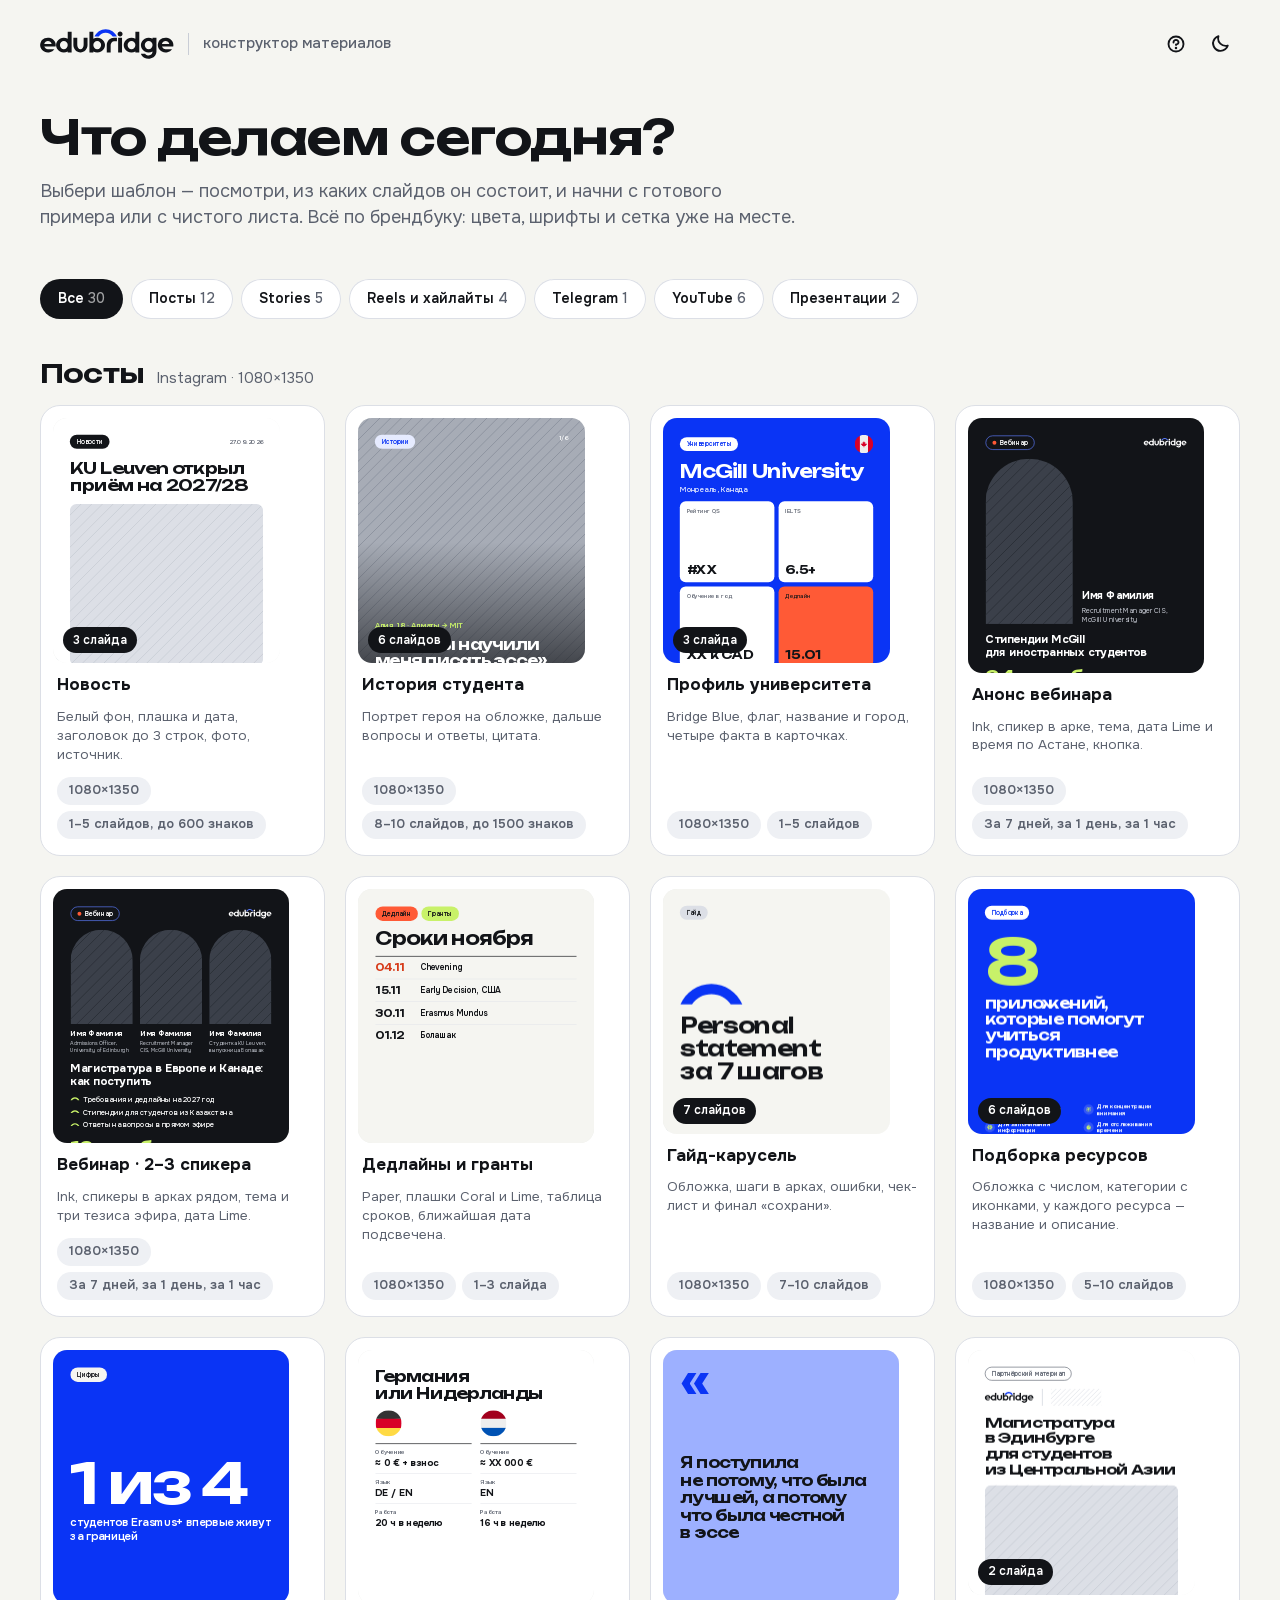
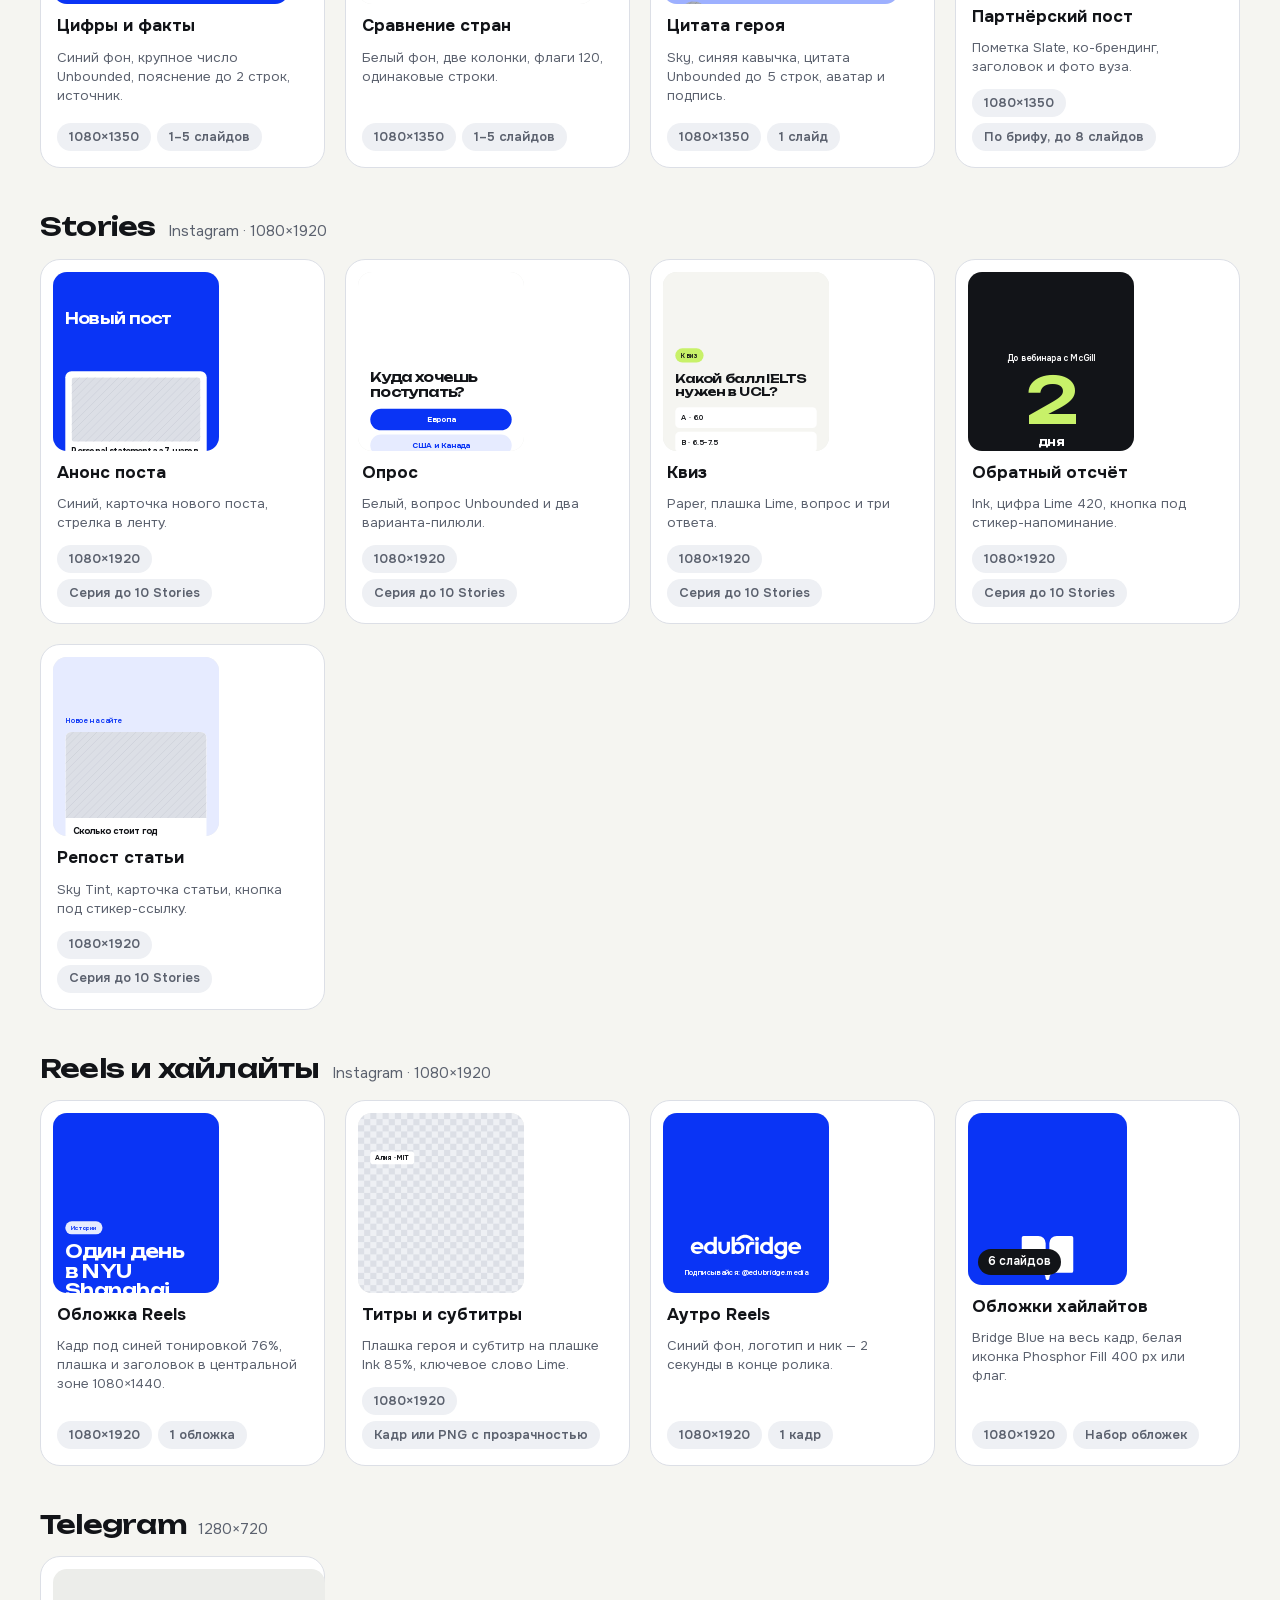
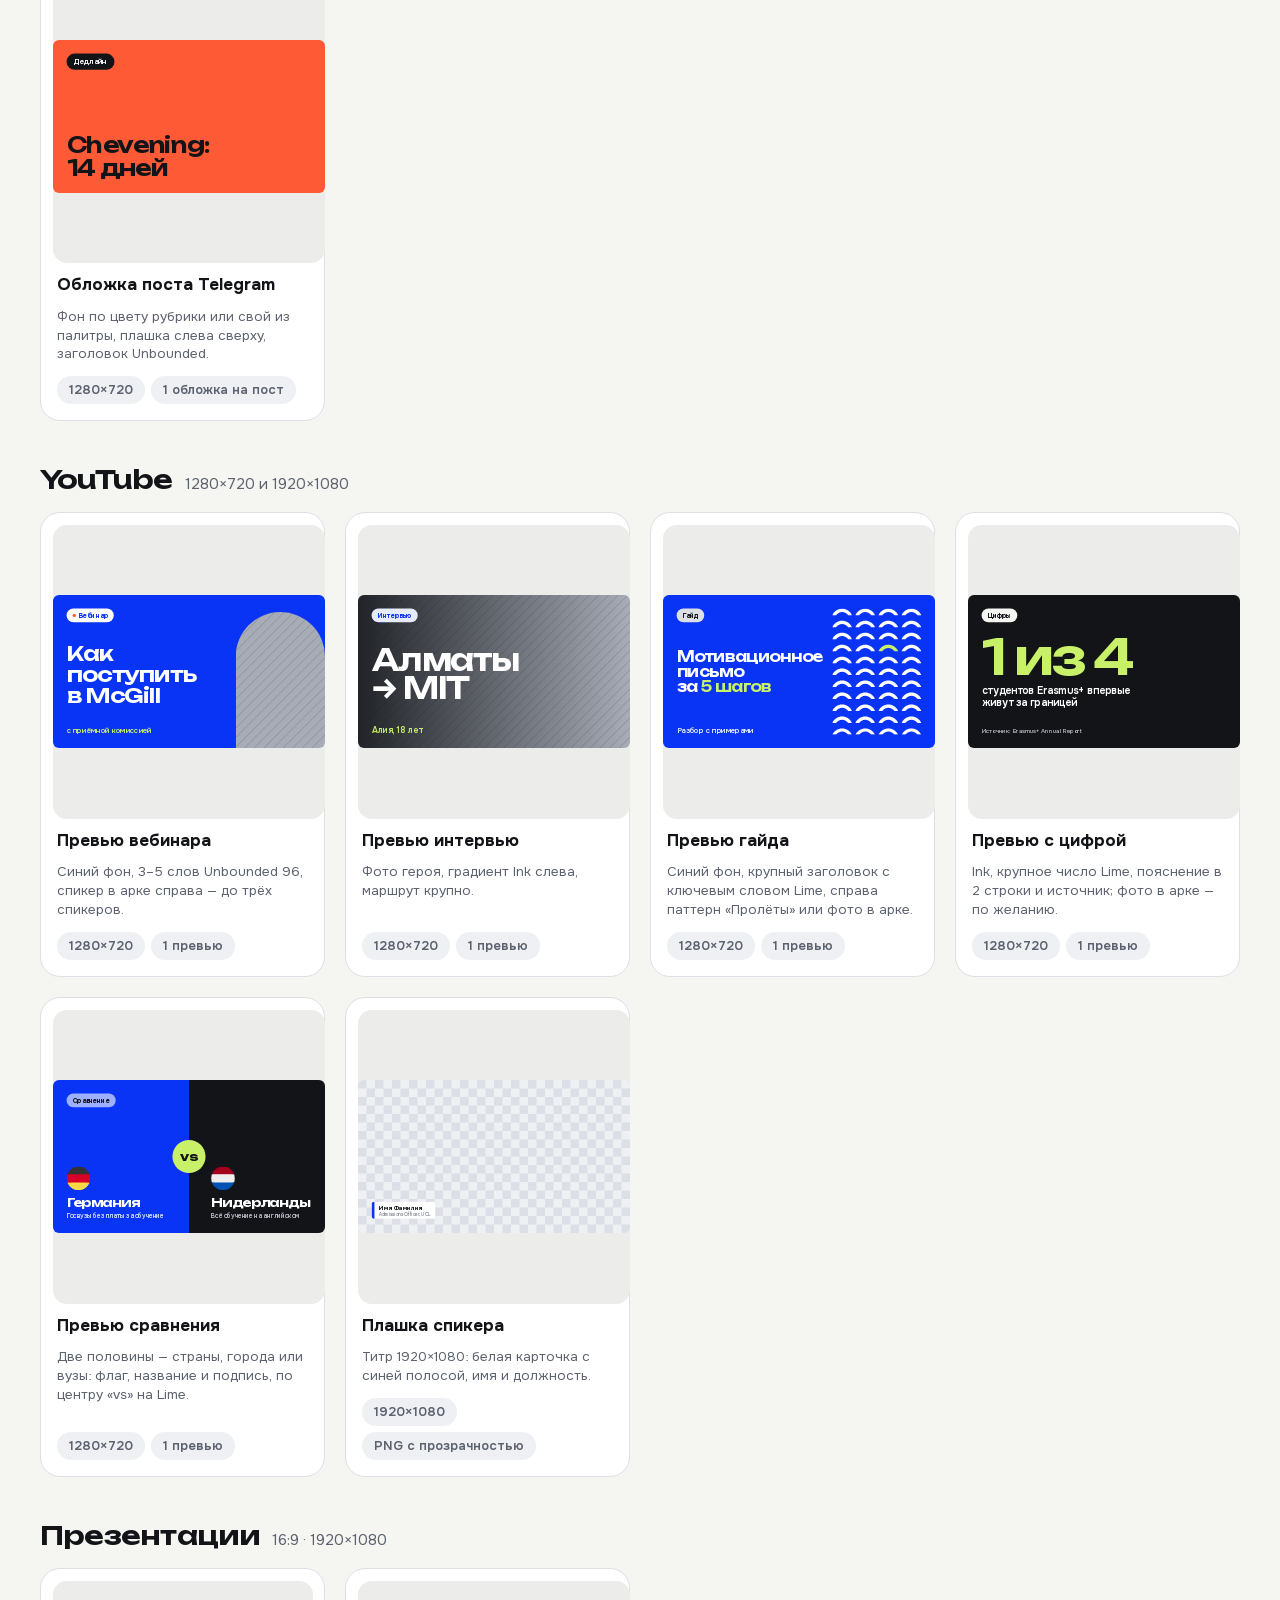
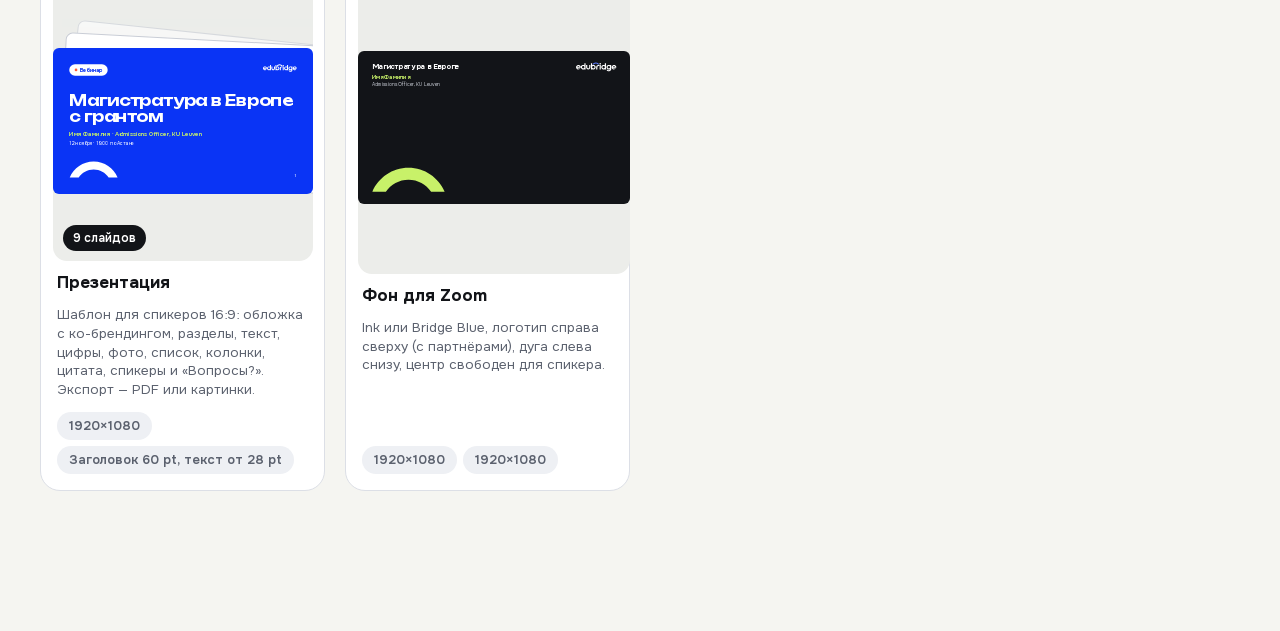
==== commit 27aa5ed6: "Презентации 16:9, фон для Zoom и экспорт в PDF - Новая группа «Презентации» (1920×1080) по разделу 0" ====
--- a/index.html
+++ b/index.html
@@ -330,6 +330,7 @@
   box-shadow: 0 12px 40px rgba(18, 20, 24, 0.14);
 }
 .export-pop .label { font-weight: 700; font-size: 13px; }
+.export-actions { display: flex; flex-direction: column; gap: 10px; }
 .progress { height: 6px; border-radius: 3px; background: var(--hover); overflow: hidden; }
 .progress div { height: 100%; width: 0; background: var(--blue); transition: width .2s; }
 
@@ -417,7 +418,7 @@
 .stage-nav { display: flex; align-items: center; gap: 4px; font-weight: 600; font-size: 14px; white-space: nowrap; }
 
 /* ---- форма справа */
-.form-panel { overflow-y: auto; border-left: 1px solid var(--line); background: var(--surface); padding: 22px 22px 60px; }
+.form-panel { position: relative; overflow-y: auto; border-left: 1px solid var(--line); background: var(--surface); padding: 22px 22px 60px; }
 .form-head { margin-bottom: 18px; }
 .eyebrow { font-size: 13px; color: var(--muted); font-weight: 600; }
 .form-head h2 { font: 700 22px/1.2 EBOnest, sans-serif; letter-spacing: -0.01em; margin-top: 2px; }
@@ -425,13 +426,13 @@
 .field { display: flex; flex-direction: column; gap: 6px; }
 .field > label, .field > .flabel { font-weight: 700; font-size: 14px; }
 .field .hint { font-size: 12.5px; color: var(--muted); line-height: 1.35; }
-.field input[type="text"], .field textarea, .field select, .list-row input[type="text"], .list-row textarea {
+.field input[type="text"], .field textarea, .field select, .list-row input[type="text"], .list-row textarea, .look input[type="text"] {
   width: 100%; min-height: 44px; padding: 10px 12px;
   border: 1px solid var(--line-strong); border-radius: var(--radius-sm); background: var(--input);
   font-size: 15px; line-height: 1.35;
 }
 .field textarea, .list-row textarea { resize: vertical; min-height: 72px; }
-.field input:focus, .field textarea:focus, .field select:focus, .list-row input:focus, .list-row textarea:focus {
+.field input:focus, .field textarea:focus, .field select:focus, .list-row input:focus, .list-row textarea:focus, .look input:focus {
   outline: none; border-color: var(--blue); box-shadow: var(--focus);
 }
 .field select { appearance: none; background-image: linear-gradient(45deg, transparent 50%, var(--muted) 50%), linear-gradient(135deg, var(--muted) 50%, transparent 50%); background-position: calc(100% - 20px) 20px, calc(100% - 14px) 20px; background-size: 6px 6px; background-repeat: no-repeat; padding-right: 36px; }
@@ -498,6 +499,27 @@
 .tune-role { display: flex; flex-direction: column; gap: 6px; }
 .tune-role .rname { font-weight: 600; font-size: 13px; }
 .tune > .hint { font-size: 12.5px; color: var(--muted); line-height: 1.35; }
+/* ---- панель форматирования над полем */
+.fmt-bar {
+  position: absolute; z-index: 20; display: flex; flex-wrap: wrap; gap: 4px; padding: 4px;
+  border-radius: 14px; background: var(--surface); box-shadow: 0 6px 24px rgba(18,20,24,.16), 0 0 0 1px var(--line);
+  max-width: calc(100% - 16px);
+}
+.fmt-bar[hidden] { display: none; }
+.fmt-bar > button {
+  height: 32px; padding: 0 10px; border: 0; border-radius: 10px; background: transparent;
+  font-size: 13px; font-weight: 600; color: var(--text); display: inline-flex; align-items: center; gap: 6px;
+}
+.fmt-bar > button:hover { background: var(--hover); }
+.fmt-bar .fmt-clear { color: var(--muted); }
+.fmt-acc { color: var(--blue); font-weight: 800; }
+.fmt-mark { background: #C8F169; color: #121418; border-radius: 4px; padding: 0 4px; font-weight: 700; }
+.fmt-dot { width: 14px; height: 14px; border-radius: 50%; background: conic-gradient(#0A34F5 0 33%, #FF5A36 0 66%, #C8F169 0); }
+.fmt-colors { display: flex; gap: 6px; width: 100%; padding: 4px 6px 2px; }
+.fmt-colors[hidden] { display: none; }
+.fmt-colors button { width: 30px; height: 30px; border: 0; border-radius: 50%; padding: 0; background: transparent; display: grid; place-items: center; }
+.fmt-colors i { width: 24px; height: 24px; border-radius: 50%; box-shadow: inset 0 0 0 1px rgba(18,20,24,.2); }
+
 /* ---- оформление слайда: фон, логотип, плашка, скрытые элементы */
 .look { margin-top: 28px; padding-top: 20px; border-top: 1px solid var(--line); display: flex; flex-direction: column; gap: 16px; }
 .look[hidden] { display: none; }
@@ -514,6 +536,12 @@
 .logo-seg.w3 button.word { grid-column: span 4; }
 .logo-seg.w2 button.word { grid-column: span 6; }
 .logo-seg.w2 button.word:nth-child(2) { grid-column: span 6; }
+.place-grid { display: grid; grid-template-columns: repeat(3, 1fr); gap: 4px; padding: 4px; border-radius: 16px; background: var(--hover); max-width: 240px; }
+.place-grid button { height: 40px; border: 0; border-radius: 12px; background: transparent; font-size: 18px; color: var(--muted); }
+.place-grid button.def { color: var(--text); }
+.place-grid button.on { background: var(--surface); color: var(--text); box-shadow: 0 0 0 1px var(--line); }
+.place-grid.one-row { max-width: none; }
+.place-grid.one-row button { font-size: 13px; font-weight: 600; height: 34px; }
 .look-checks { display: flex; flex-direction: column; gap: 6px; }
 .check { display: flex; align-items: center; gap: 10px; font-size: 14px; cursor: pointer; }
 .check input { width: 18px; height: 18px; accent-color: var(--blue); flex: none; }
@@ -780,9 +808,12 @@
         <button type="button" data-value="2">2×</button>
       </div>
       <p class="muted small" id="exportNote"></p>
-      <button type="button" class="btn btn-primary btn-block" id="btnExportZip">Все слайды · ZIP</button>
-      <button type="button" class="btn btn-outline btn-block" id="btnExportAll">Все слайды по одному</button>
-      <button type="button" class="btn btn-ghost btn-block" id="btnExportOne">Только текущий слайд</button>
+      <div class="export-actions" id="exportActions">
+        <button type="button" class="btn btn-primary btn-block" id="btnExportZip">Все слайды · ZIP</button>
+        <button type="button" class="btn btn-outline btn-block" id="btnExportAll">Все слайды по одному</button>
+        <button type="button" class="btn btn-ghost btn-block" id="btnExportOne">Только текущий слайд</button>
+        <button type="button" class="btn btn-outline btn-block" id="btnExportPdf">Все слайды · PDF</button>
+      </div>
       <div class="progress" id="exportProgress" hidden><div id="exportProgressBar"></div></div>
     </div>
   </header>
@@ -824,6 +855,7 @@
         <p class="eyebrow" id="formEyebrow"></p>
         <h2 id="formTitle"></h2>
       </div>
+      <div class="fmt-bar" id="fmtBar" role="toolbar" aria-label="Форматирование текста" hidden></div>
       <div class="form" id="form"></div>
       <section class="look" id="look" aria-label="Оформление слайда"></section>
       <div class="tune" id="tune"></div>
@@ -1003,6 +1035,7 @@
  * и методом draw.
  */
 function layoutText(ctx, text, st, maxWidth) {
+  if (hasRich(text)) return layoutRich(ctx, String(text), st, maxWidth);
   const size = st.size;
   const spacing = setFont(ctx, st, size);
   const lineH = size * st.lh;
@@ -1048,6 +1081,7 @@
 
 /* Рисует разложенный текст. opts: width (для выключки), align, color, accent: {word, color}. */
 function drawLaidText(ctx, lt, x, y, opts = {}) {
+  if (lt.rich) { drawRich(ctx, lt, x, y, opts); return; }
   const { st, size, lineH } = lt;
   const m = METRICS[st.family];
   const spacing = setFont(ctx, st, size);
@@ -1102,6 +1136,7 @@
 
 /* Одна строка без переноса — для подписей, дат, ников. Возвращает ширину. */
 function textWidth(ctx, text, st) {
+  if (hasRich(text)) return layoutRich(ctx, String(text).replace(/\n/g, ' '), st, 1e6).maxW;
   const spacing = setFont(ctx, st, st.size);
   return measureWidth(ctx, String(text ?? ''), spacing);
 }
@@ -1110,6 +1145,242 @@
   const lt = layoutText(ctx, String(text ?? '').replace(/\n/g, ' '), st, 1e6);
   lt.draw(ctx, x, y, opts);
   return lt;
+}
+
+/* ------------------------------------------------- форматирование текста */
+
+/*
+ * Разметка в полях формы (её ставят кнопки над полем):
+ *   *акцент*  — цвет акцента по брендбуку (Lime на тёмном, Bridge Blue на светлом)
+ *   **жирный** — Onest 700 (Unbounded — 700)
+ *   ==маркер== — слово на подложке Lime
+ *   {coral}цвет{/} — цвет из палитры: blue, lime, coral, sky, ink, white
+ * Непарные значки остаются в тексте как есть.
+ */
+const RICH_COLORS = ['blue', 'lime', 'coral', 'sky', 'ink', 'white'];
+const RICH_TOKEN = /\*\*|\*|==|\{(?:blue|lime|coral|sky|ink|white)\}|\{\/\}/g;
+const RICH_TEST = /\*|==|\{(?:blue|lime|coral|sky|ink|white|\/)\}/;
+/* Фон слайда — от него зависят акцент и маркер; задаётся в renderSlide через env.cover(). */
+let RICH_BG = null;
+
+function hasRich(text) { return typeof text === 'string' && RICH_TEST.test(text); }
+
+/* Убирает разметку — для имён файлов и подписей в интерфейсе. */
+function stripRich(text) {
+  return String(text ?? '').split('\n').map(p => parseRich(p).plain).join('\n');
+}
+
+/* Абзац → текст без значков и стиль каждого символа { b, a, m, c }. */
+function parseRich(para) {
+  const toks = [];
+  RICH_TOKEN.lastIndex = 0;
+  for (let m; (m = RICH_TOKEN.exec(para));) toks.push({ i: m.index, s: m[0] });
+  const used = new Set();
+  for (const kind of ['**', '*', '==']) {
+    let open = null;
+    for (const t of toks) {
+      if (t.s !== kind) continue;
+      if (open) { used.add(open); used.add(t); open = null; } else open = t;
+    }
+  }
+  let open = null;
+  for (const t of toks) {
+    if (t.s.length > 3 && t.s !== '{/}') open = t;
+    else if (t.s === '{/}' && open) { used.add(open); used.add(t); open = null; }
+  }
+  let plain = '';
+  const styles = [];
+  let cur = { b: false, a: false, m: false, c: null };
+  let pos = 0;
+  const push = upto => {
+    for (const ch of para.slice(pos, upto)) { plain += ch; for (let k = 0; k < ch.length; k++) styles.push(cur); }
+  };
+  for (const t of toks) {
+    if (!used.has(t)) continue;
+    push(t.i);
+    cur = Object.assign({}, cur);
+    if (t.s === '**') cur.b = !cur.b;
+    else if (t.s === '*') cur.a = !cur.a;
+    else if (t.s === '==') cur.m = !cur.m;
+    else if (t.s === '{/}') cur.c = null;
+    else cur.c = t.s.slice(1, -1);
+    pos = t.i + t.s.length;
+  }
+  push(para.length);
+  return { plain, styles };
+}
+
+function boldWeight(st) {
+  return Math.min(st.family === 'unb' ? 700 : 800, Math.max(700, st.weight + 200));
+}
+
+/* Куски слова с одинаковым стилем: [{ text, style }]. */
+function richRuns(word, extraAccent) {
+  const runs = [];
+  for (let i = word.s; i < word.e; i++) {
+    const style = word.styles[i];
+    const acc = Boolean(extraAccent && extraAccent.has(i));
+    const last = runs[runs.length - 1];
+    if (last && last.style === style && last.acc === acc) last.text += word.para[i];
+    else runs.push({ text: word.para[i], style, acc });
+  }
+  return runs;
+}
+
+/* Жирный: **…**, а на Lime и Coral ещё и акцент — там цветом выделять нельзя. */
+function runBold(style) {
+  return style.b || (style.a && (RICH_BG === C.lime || RICH_BG === C.coral));
+}
+
+function runFont(ctx, st, style, size) {
+  return setFont(ctx, runBold(style) ? Object.assign({}, st, { weight: boldWeight(st) }) : st, size);
+}
+
+function richWordWidth(ctx, st, word) {
+  let w = 0;
+  for (const r of richRuns(word)) w += measureWidth(ctx, r.text, runFont(ctx, st, r.style, st.size));
+  return w;
+}
+
+/* Перенос строк с разметкой: те же правила склейки, ширина — с учётом жирного. */
+function layoutRich(ctx, text, st, maxWidth) {
+  const size = st.size;
+  const lineH = size * st.lh;
+  const spaceW = measureWidth(ctx, ' ', setFont(ctx, st, size));
+  const lines = [];
+  const rich = [];
+  const paragraphs = (st.upper ? text.toUpperCase() : text).split('\n');
+  for (const raw of paragraphs) {
+    const { plain, styles } = parseRich(raw);
+    const words = [];
+    for (let m, re = /[^ \t]+/g; (m = re.exec(plain));) {
+      words.push({ text: m[0], s: m.index, e: m.index + m[0].length, styles, para: plain });
+    }
+    if (!words.length) { lines.push(''); rich.push([]); continue; }
+    words.forEach(w => { w.w = richWordWidth(ctx, st, w); });
+    let k = 0;
+    const groups = glueGroups(words.map(w => w.text)).map(g => {
+      const ws = words.slice(k, k + g.words.length);
+      k += g.words.length;
+      return ws;
+    });
+    const widthOf = ws => ws.reduce((a, w) => a + w.w, 0) + spaceW * Math.max(0, ws.length - 1);
+    let line = [];
+    for (const g of groups) {
+      // склейка шире всей строки — лучше разорвать её, чем вылезти за край
+      const pieces = g.length > 1 && widthOf(g) > maxWidth * 1.001 ? g.map(w => [w]) : [g];
+      for (const piece of pieces) {
+        if (line.length && widthOf(line) + spaceW + widthOf(piece) > maxWidth * 1.001) {
+          lines.push(line.map(w => w.text).join(' '));
+          rich.push(line);
+          line = piece.slice();
+        } else {
+          line = line.concat(piece);
+        }
+      }
+    }
+    lines.push(line.map(w => w.text).join(' '));
+    rich.push(line);
+  }
+  while (lines.length > 1 && !lines[lines.length - 1]) { lines.pop(); rich.pop(); }
+  if (lines.length === 1 && !lines[0]) { lines.length = 0; rich.length = 0; }
+  const widths = rich.map(ws => ws.reduce((a, w) => a + w.w, 0) + spaceW * Math.max(0, ws.length - 1));
+  const maxW = widths.length ? Math.max(...widths) : 0;
+  return {
+    lines, rich, widths, size, lineH, st, maxW, spaceW,
+    tooWide: maxW > maxWidth * 1.02,
+    h: lines.length * lineH,
+    draw(ctx2, x, y, opts = {}) { drawLaidText(ctx2, this, x, y, opts); },
+  };
+}
+
+/* Светлый ли цвет текста (#hex или rgba(...)) — значит, фон тёмный. */
+function isLightText(color) {
+  const str = String(color);
+  const m = /^rgba?\((\d+),\s*(\d+),\s*(\d+)/.exec(str);
+  let r, g, b;
+  if (m) [r, g, b] = [+m[1], +m[2], +m[3]];
+  else if (/^#?[0-9a-f]{6}$/i.test(str)) {
+    const n = parseInt(str.replace('#', ''), 16);
+    [r, g, b] = [n >> 16 & 255, n >> 8 & 255, n & 255];
+  } else return false;
+  return 0.2126 * r + 0.7152 * g + 0.0722 * b >= 140;
+}
+
+function richColor(style, base, accentColor) {
+  const light = isLightText(base);
+  if (style.c) {
+    switch (style.c) {
+      case 'coral': return light ? C.coral : C.coralText;
+      case 'blue': return light ? C.bridgeLight : C.blue;
+      default: return C[style.c] || base;
+    }
+  }
+  if (style.a || style.acc) return accentColor;
+  return base;
+}
+
+function drawRich(ctx, lt, x, y, opts = {}) {
+  const { st, size, lineH } = lt;
+  const m = METRICS[st.family];
+  ctx.textBaseline = 'alphabetic';
+  ctx.textAlign = 'left';
+  const base = opts.color || st.color || C.ink;
+  const align = opts.align || st.align || 'left';
+  const width = opts.width ?? lt.maxW;
+  // акцент по брендбуку: Lime на тёмном, синий на светлом; на Lime и Coral — только Ink, тогда акцент — жирный
+  const flatBg = RICH_BG === C.lime || RICH_BG === C.coral;
+  let accent = opts.accentColor || (isLightText(base) ? C.lime : base === C.blue ? C.ink : C.blue);
+  if (flatBg && !opts.accentColor) accent = base;
+  const markBg = RICH_BG === C.lime ? C.white : C.lime;
+  const word = opts.accent && opts.accent.word ? opts.accent.word.trim().toLowerCase() : '';
+  lt.lines.forEach((line, i) => {
+    const ws = lt.rich[i];
+    if (!ws || !ws.length) return;
+    const top = y + i * lineH;
+    const baseline = top + (lineH - size * (m.ascent + m.descent)) / 2 + size * m.ascent;
+    let lx = x;
+    if (align === 'center') lx = x + (width - lt.widths[i]) / 2;
+    else if (align === 'right') lx = x + width - lt.widths[i];
+    // старое поле «Ключевое слово» тоже работает поверх разметки
+    let extra = null;
+    if (word) {
+      extra = new Set();
+      const hay = line.toLowerCase();
+      let off = 0;
+      const offsets = ws.map(w => { const o = off; off += w.text.length + 1; return o; });
+      for (let p = hay.indexOf(word); p >= 0; p = hay.indexOf(word, p + word.length)) {
+        ws.forEach((w, wi) => {
+          for (let c = 0; c < w.text.length; c++) if (offsets[wi] + c >= p && offsets[wi] + c < p + word.length) extra.add(w.s + c);
+        });
+      }
+    }
+    // сначала подложки маркера, потом текст — чтобы подложка не закрыла соседнее слово
+    const pads = size * 0.12;
+    let mx = lx;
+    ws.forEach((w, wi) => {
+      let cx = mx;
+      for (const r of richRuns(w, extra)) {
+        const rw = measureWidth(ctx, r.text, runFont(ctx, st, r.style, size));
+        if (r.style.m) {
+          const next = ws[wi + 1];
+          const joins = r === richRuns(w, extra).slice(-1)[0] && next && next.styles[next.s].m;
+          fillRR(ctx, cx - pads, top + (lineH - size * 1.18) / 2, rw + pads * 2 + (joins ? lt.spaceW : 0), size * 1.18, size * 0.2, markBg);
+        }
+        cx += rw;
+      }
+      mx += w.w + lt.spaceW;
+    });
+    for (const w of ws) {
+      for (const r of richRuns(w, extra)) {
+        const spacing = runFont(ctx, st, r.style, size);
+        ctx.fillStyle = r.style.m && !r.style.c ? C.ink : richColor(r.style, base, accent);
+        drawSpaced(ctx, r.text, lx, baseline, spacing);
+        lx += measureWidth(ctx, r.text, spacing);
+      }
+      lx += lt.spaceW;
+    }
+  });
 }
 
 /* ------------------------------------------------------------- фигуры */
@@ -1771,6 +2042,12 @@
   };
 }
 
+/* Строка без переноса, выровненная внутри колонки [x, x+width] по расположению P. */
+function placedLine(ctx, P, text, x, width, y, st, opts) {
+  if (!text) return;
+  drawLine(ctx, text, P.x(x, width, Math.min(width, textWidth(ctx, text, st))), y, st, opts);
+}
+
 /* Счётчик «4/9» справа — только если слайдов больше одного. */
 function counterText(env) {
   return env.total > 1 && env.show('counter') ? `${env.index + 1}/${env.total}` : '';
@@ -1822,19 +2099,23 @@
   const tooWide = blocks.some(b => b.lt.tooWide);
   return {
     h, tooWide, lines: blocks.reduce((n, b) => n + Math.max(1, b.lt.lines.length), 0),
-    draw(ctx2, x, y, color, markerColor) {
+    draw(ctx2, x, y, color, markerColor, o = {}) {
       let cy = y;
+      const align = o.align || 'left';
       blocks.forEach((b, i) => {
         if (i > 0 && b.bullet && blocks[i - 1].bullet) cy += itemGap;
         if (b.empty) { cy += st.size * st.lh; return; }
         if (b.bullet) {
           const lineH = st.size * st.lh;
           const ah = arcHeight(markerW);
+          // пункт с дугой выравнивается целиком: маркер + строки
+          const bw = indent + b.lt.maxW;
+          const bx = align === 'center' ? x + (width - bw) / 2 : align === 'right' ? x + width - bw : x;
           // дуга стоит на средней линии первой строки
-          drawArc(ctx2, x, cy + lineH / 2 - ah * 0.62, markerW, markerColor);
-          b.lt.draw(ctx2, x + indent, cy, { color });
+          drawArc(ctx2, bx, cy + lineH / 2 - ah * 0.62, markerW, markerColor);
+          b.lt.draw(ctx2, bx + indent, cy, { color });
         } else {
-          b.lt.draw(ctx2, x, cy, { color });
+          b.lt.draw(ctx2, x, cy, { color, align, width });
         }
         cy += b.lt.h;
       });
@@ -1974,9 +2255,10 @@
       drawLine(ctx, d.date, 1000 - textWidth(ctx, d.date, st), y + (rowH - 30) / 2, st, { color: th.sub });
     }
     y += rowH ? rowH + 48 : 0;
+    const P = env.place('l');
     const title = titled(ctx, env, d, layoutText(ctx, d.title, env.t('title', S('unb', 600, 76, 1.1, -0.03)), 920), 920);
     env.lines(title, 3, 'Заголовок');
-    title.draw(ctx, 80, y, { color: th.title, subColor: th.sub });
+    title.draw(ctx, 80, y, P.opts(920, { color: th.title, subColor: th.sub }));
     y += title.h + 48;
     const footY = H - 80 - 44;
     const photoH = footY - 48 - y;
@@ -2001,20 +2283,28 @@
   draw(ctx, d, env) {
     const { W, H } = env;
     env.photo('photo', 0, 0, W, H, { placeholder: HATCH_DARK });
-    fillVGradient(ctx, 0, H - 760, W, 760, [[0, 'rgba(18,20,24,0)'], [1, 'rgba(18,20,24,0.88)']]);
+    const P = env.place('bl');
+    const title = titled(ctx, env, d, layoutText(ctx, d.title, env.t('title', S('unb', 600, 72, 1.1, -0.03)), 920), 920);
+    env.lines(title, 2, 'Цитата-заголовок');
+    const heroH = d.hero ? 36 + 32 : 0;
+    const logoY = H - 80 - 44;
+    const bottom = env.logoWidth(44) ? logoY - 32 : H - 80;
+    const y = P.y(80 + 64 + 48, bottom, heroH + title.h);
+    // затемнение — там, где текст: снизу (как в макете), сверху или по центру
+    const blockMid = y + (heroH + title.h) / 2;
+    if (P.row === 'b') fillVGradient(ctx, 0, H - 760, W, 760, [[0, 'rgba(18,20,24,0)'], [1, 'rgba(18,20,24,0.88)']]);
+    else if (P.row === 't') fillVGradient(ctx, 0, 0, W, Math.min(H, y + heroH + title.h + 260), [[0, 'rgba(18,20,24,0.88)'], [0.6, 'rgba(18,20,24,0.6)'], [1, 'rgba(18,20,24,0)']]);
+    else fillVGradient(ctx, 0, blockMid - 520, W, 1040, [[0, 'rgba(18,20,24,0)'], [0.5, 'rgba(18,20,24,0.8)'], [1, 'rgba(18,20,24,0)']]);
+    if (P.row !== 'b') fillVGradient(ctx, 0, H - 260, W, 260, [[0, 'rgba(18,20,24,0)'], [1, 'rgba(18,20,24,0.6)']]);
     env.pill(80, 80, 'stories', 'photo', { text: d.pill });
     const counter = counterText(env);
     if (counter) {
       const st = S('onest', 500, 30, 1);
       drawLine(ctx, counter, 1000 - textWidth(ctx, counter, st), 80, st, { color: C.white });
     }
-    const logoY = H - 80 - 44;
     env.logo(80, logoY, 44, 'monoWhite', 'left', 920);
-    const title = titled(ctx, env, d, layoutText(ctx, d.title, env.t('title', S('unb', 600, 72, 1.1, -0.03)), 920), 920);
-    env.lines(title, 2, 'Цитата-заголовок');
-    const titleY = (env.logoWidth(44) ? logoY - 32 : H - 80) - title.h;
-    title.draw(ctx, 80, titleY, { color: C.white });
-    if (d.hero) drawLine(ctx, d.hero, 80, titleY - 32 - 36, S('onest', 600, 36, 1), { color: C.lime });
+    placedLine(ctx, P, d.hero, 80, 920, y, S('onest', 600, 36, 1), { color: C.lime });
+    title.draw(ctx, 80, y + heroH, P.opts(920, { color: C.white }));
   },
 };
 
@@ -2044,13 +2334,14 @@
       drawLine(ctx, counter, 1000 - textWidth(ctx, counter, st), 80 + 33, st, { color: C.slate });
     }
     let y = 80 + 96 + 40;
+    const P = env.place('l');
     const q = titled(ctx, env, d, layoutText(ctx, d.question, env.t('title', S('onest', 700, 60, 1.12, -0.02)), 920), 920);
     env.lines(q, 4, 'Вопрос');
-    q.draw(ctx, 80, y, { color: C.blue, subColor: C.slate });
+    q.draw(ctx, 80, y, P.opts(920, { color: C.blue, subColor: C.slate }));
     y += q.h + 40;
     const a = layoutText(ctx, d.answer, env.t('body', S('onest', 400, 38, 1.42)), 920);
     env.lines(a, 99, 'Ответ');
-    a.draw(ctx, 80, y, { color: C.ink });
+    a.draw(ctx, 80, y, P.opts(920, { color: C.ink }));
     y += a.h;
     const footY = bottomRow(ctx, env, SURFACES.paper);
     if (!photoBand(env, y + 40, footY - 40)) env.fits(y, footY - 40, 'Ответ не помещается — сократи текст или уменьши кегль');
@@ -2087,14 +2378,15 @@
     const q = layoutText(ctx, d.quote, env.t('title', S('unb', 600, 70, 1.15, -0.03)), 920);
     env.lines(q, 5, 'Цитата');
     const top = 80 + 120;
+    const P = env.place('ml');
     if (env.media('photo')) {
-      q.draw(ctx, 80, top, { color: th.title });
+      q.draw(ctx, 80, top, P.opts(920, { color: th.title }));
       photoBand(env, top + q.h + 40, rowY - 40);
       return;
     }
-    const free = rowY - top - q.h;
-    env.minSpace(free, 40, 'Цитата не помещается — сократи её');
-    q.draw(ctx, 80, top + Math.max(0, free) / 2, { color: th.title });
+    const free = rowY - 40 - top - q.h;
+    env.minSpace(free + 40, 40, 'Цитата не помещается — сократи её');
+    q.draw(ctx, 80, P.row === 'm' ? top + Math.max(0, free + 40) / 2 : P.y(top, rowY - 40, q.h), P.opts(920, { color: th.title }));
   },
 };
 
@@ -2137,9 +2429,10 @@
     let y = 80 + rowH + 40;
     const name = layoutText(ctx, d.name, env.t('title', S('unb', 600, 88, 1.05, -0.03)), 920);
     env.lines(name, 2, 'Название');
-    name.draw(ctx, 80, y, { color: th.title });
+    const P = env.place('l');
+    name.draw(ctx, 80, y, P.opts(920, { color: th.title }));
     y += name.h + 20;
-    drawLine(ctx, d.city, 80, y, S('onest', 500, 36, 1), { color: th.sub });
+    placedLine(ctx, P, d.city, 80, 920, y, S('onest', 500, 36, 1), { color: th.sub });
     y += 36 + 40;
     const footY = H - 80 - 44;
     const gridH = footY - 40 - y;
@@ -2191,11 +2484,12 @@
     const { W, H } = env;
     fillRect(ctx, 0, 0, W, H, sf.bg);
     const th = topRow(ctx, env, d, sf);
+    const P = env.place('l');
     let y = 80 + (th ? th + 48 : 0);
     if (d.title) {
       const title = titled(ctx, env, d, layoutText(ctx, d.title, env.t('title', S('onest', 800, 72, 1.1, -0.02)), 920), 920);
       env.lines(title, 3, 'Заголовок');
-      title.draw(ctx, 80, y, { color: sf.title, subColor: sf.sub });
+      title.draw(ctx, 80, y, P.opts(920, { color: sf.title, subColor: sf.sub }));
       y += title.h + 40;
     }
     const vst = env.t('value', S('onest', 700, 44, 1.2));
@@ -2234,16 +2528,17 @@
     const { W, H } = env;
     fillRect(ctx, 0, 0, W, H, sf.bg);
     const th = topRow(ctx, env, d, sf);
+    const P = env.place('l');
     let y = 80 + (th ? th + 48 : 0);
     if (d.title) {
       const title = titled(ctx, env, d, layoutText(ctx, d.title, env.t('title', S('onest', 800, 72, 1.1, -0.02)), 920), 920);
       env.lines(title, 3, 'Заголовок');
-      title.draw(ctx, 80, y, { color: sf.title, subColor: sf.sub });
+      title.draw(ctx, 80, y, P.opts(920, { color: sf.title, subColor: sf.sub }));
       y += title.h + 40;
     }
     const body = layoutBody(ctx, d.body, env.t('body', S('onest', 400, 38, 1.42)), 920);
     if (body.tooWide) env.warn('Слово в тексте не помещается по ширине');
-    body.draw(ctx, 80, y, sf.text, sf.marker);
+    body.draw(ctx, 80, y, sf.text, sf.marker, P.opts(920));
     y += body.h;
     const footY = bottomRow(ctx, env, sf);
     if (!photoBand(env, y + 40, footY - 40)) env.fits(y, footY - 40, 'Текст не помещается — сократи его или уменьши кегль');
@@ -2303,17 +2598,18 @@
       drawPill(ctx, 1000 - cm.w, rowY + rowH - cm.h, d.cta, Object.assign({ size: 30, weight: 700, padX: 36, padY: 24 }, th.dark ? { bg: C.white, color: C.ink } : { bg: C.ink, color: C.white }));
     }
     let y = rowY - 40;
+    const P = env.place('l');
     const topics = (d.topics || []).map(t => (t.text || '').trim()).filter(Boolean);
     if (topics.length) {
       const body = layoutBody(ctx, topics.map(t => '- ' + t).join('\n'), env.t('body', S('onest', 500, 34, 1.3)), 920);
       y -= body.h;
-      body.draw(ctx, 80, y, th.text, th.dark ? C.lime : th.marker);
+      body.draw(ctx, 80, y, th.text, th.dark ? C.lime : th.marker, P.opts(920));
       y -= 28;
     }
     const topic = titled(ctx, env, d, layoutText(ctx, d.topic, env.t('title', S('onest', 700, 52, 1.15)), 920), 920, { subMax: 34 });
     env.lines(topic, 2, 'Тема');
     y -= topic.h;
-    topic.draw(ctx, 80, y, { color: th.text, subColor: th.sub });
+    topic.draw(ctx, 80, y, P.opts(920, { color: th.text, subColor: th.sub }));
     const areaBottom = y - 40;
     const areaH = areaBottom - top;
     const n = clampCount(d.count);
@@ -2390,7 +2686,7 @@
     let y = 80 + (pillH ? pillH + 36 : 0);
     const title = titled(ctx, env, d, layoutText(ctx, d.title, env.t('title', S('unb', 600, 84, 1.05, -0.03)), 920), 920);
     env.lines(title, 2, 'Заголовок');
-    title.draw(ctx, 80, y, { color: th.title, subColor: th.sub });
+    title.draw(ctx, 80, y, env.place('l').opts(920, { color: th.title, subColor: th.sub }));
     y += title.h + 36;
     const pst = env.t('body', S('onest', 600, 38, 1.2));
     const dst = S('unb', 600, Math.round(44 * pst.size / 38), 1);
@@ -2445,10 +2741,11 @@
     const top = 80 + pill.h;
     const free = footY - top - blockH;
     env.minSpace(free, 40, 'Заголовок не помещается — сократи его');
-    let y = hasPhoto ? top + 48 : top + Math.max(0, free) / 2;
-    if (arcW) drawArc(ctx, 80, y, arcW, th.dark ? C.lime : th.accent === C.ink ? C.ink : C.blue);
+    const P = env.place('ml');
+    let y = hasPhoto ? top + 48 : P.y(top + 48, footY - 48, blockH);
+    if (arcW) drawArc(ctx, P.x(80, 920, arcW), y, arcW, th.dark ? C.lime : th.accent === C.ink ? C.ink : C.blue);
     y += arcH;
-    title.draw(ctx, 80, y, { color: th.title, subColor: th.sub });
+    title.draw(ctx, 80, y, P.opts(920, { color: th.title, subColor: th.sub }));
     if (hasPhoto) photoBand(env, y + title.h + 48, footY - 48);
   },
 };
@@ -2478,10 +2775,11 @@
     let y = 80 + 240 + 48;
     const title = titled(ctx, env, d, layoutText(ctx, d.title, env.t('title', S('onest', 700, 72, 1.1, -0.02)), 920), 920);
     env.lines(title, 3, 'Действие');
-    title.draw(ctx, 80, y, { color: C.ink, subColor: C.slate });
+    const P = env.place('l');
+    title.draw(ctx, 80, y, P.opts(920, { color: C.ink, subColor: C.slate }));
     y += title.h + 48;
     const body = layoutBody(ctx, d.body, env.t('body', S('onest', 400, 40, 1.42)), 920);
-    body.draw(ctx, 80, y, C.graphite, C.blue);
+    body.draw(ctx, 80, y, C.graphite, C.blue, P.opts(920));
     y += body.h;
     const barY = H - 80 - 10;
     if (env.total > 1 && env.show('counter')) drawProgress(ctx, 80, barY, 920, env.total, env.index + 1, { h: 10, gap: 10 });
@@ -2516,7 +2814,7 @@
     let y = 80;
     const title = titled(ctx, env, d, layoutText(ctx, d.title, env.t('title', S('unb', 600, 88, 1.05, -0.03)), fw ? 920 - fw - 24 : 920), fw ? 920 - fw - 24 : 920);
     env.lines(title, 2, 'Заголовок');
-    title.draw(ctx, 80, y, { color: C.coral, subColor: C.mistDark });
+    title.draw(ctx, 80, y, env.place('l').opts(fw ? 920 - fw - 24 : 920, { color: C.coral, subColor: C.mistDark }));
     y += title.h + 48;
     const st = env.t('body', S('onest', 500, 44, 1.3));
     const markW = textWidth(ctx, '× ', st);
@@ -2562,7 +2860,7 @@
     let y = 80;
     const title = titled(ctx, env, d, layoutText(ctx, d.title, env.t('title', S('unb', 600, 88, 1.05, -0.03)), fw ? 920 - fw - 24 : 920), fw ? 920 - fw - 24 : 920);
     env.lines(title, 2, 'Заголовок');
-    title.draw(ctx, 80, y, { color: C.blue, subColor: C.slate });
+    title.draw(ctx, 80, y, env.place('l').opts(fw ? 920 - fw - 24 : 920, { color: C.blue, subColor: C.slate }));
     y += title.h + 44;
     const st = env.t('body', S('onest', 500, 44, 1.3));
     (d.items || []).forEach((it, i) => {
@@ -2617,7 +2915,8 @@
     const top = 80 + (deco ? arcHeight(360) : fw ? 72 : 0);
     const free = rowY - top - title.h;
     env.minSpace(free, 40, 'Призыв не помещается — сократи его');
-    title.draw(ctx, 80, top + Math.max(0, free) / 2, { color: th.title, subColor: th.sub });
+    const P = env.place('ml');
+    title.draw(ctx, 80, P.y(top, rowY, title.h), P.opts(920, { color: th.title, subColor: th.sub }));
   },
 };
 
@@ -2651,10 +2950,11 @@
     const top = 80 + pill.h;
     const free = footY - top - blockH;
     env.minSpace(free, 40, 'Текст не помещается');
-    let y = top + Math.max(0, free) / 2;
-    num.draw(ctx, 80, y, { color: th.dark ? C.white : th.accent });
+    const P = env.place('ml');
+    let y = P.y(top, footY, blockH);
+    num.draw(ctx, 80, y, P.opts(920, { color: th.dark ? C.white : th.accent }));
     y += num.h + 36;
-    txt.draw(ctx, 80, y, { color: th.text });
+    txt.draw(ctx, 80, y, P.opts(920, { color: th.text }));
   },
 };
 
@@ -2691,7 +2991,7 @@
     let y = 80;
     const title = titled(ctx, env, d, layoutText(ctx, d.title, env.t('title', S('unb', 600, 72, 1.08, -0.03)), 920), 920);
     env.lines(title, 2, 'Заголовок');
-    title.draw(ctx, 80, y, { color: th.title, subColor: th.sub });
+    title.draw(ctx, 80, y, env.place('l').opts(920, { color: th.title, subColor: th.sub }));
     y += title.h + 40;
     const colW = (920 - 40) / 2;
     const xs = [80, 80 + colW + 40];
@@ -2746,7 +3046,7 @@
     y += 80 + 40;
     const title = titled(ctx, env, d, layoutText(ctx, d.title, env.t('title', S('unb', 600, 68, 1.1, -0.03)), 920), 920);
     env.lines(title, 4, 'Заголовок');
-    title.draw(ctx, 80, y, { color: th.title, subColor: th.sub });
+    title.draw(ctx, 80, y, env.place('l').opts(920, { color: th.title, subColor: th.sub }));
     y += title.h + 40;
     const photoH = H - 80 - y;
     env.minSpace(photoH, 200, 'Для фото почти не осталось места — сократи заголовок');
@@ -2797,29 +3097,31 @@
       if (lw + 40 + tw > 920) env.warn('Подпись внизу наезжает на логотипы — сократи её');
       drawLine(ctx, d.swipe, 1000 - tw, footY + 6, st, { color: th.text });
     }
-    let y = 80 + (pill.h ? pill.h + 64 : 0);
-    if (d.number) {
-      const nst = fitSize(ctx, d.number, env.t('number', S('unb', 600, 300, 0.9, -0.05)), 920, 140);
-      const num = layoutText(ctx, d.number, nst, 920);
-      num.draw(ctx, 80, y, { color: th.accent });
-      y += num.h + 24;
-    }
+    const top = 80 + (pill.h ? pill.h + 64 : 0);
+    const P = env.place('tl');
+    const num = d.number ? layoutText(ctx, d.number, fitSize(ctx, d.number, env.t('number', S('unb', 600, 300, 0.9, -0.05)), 920, 140), 920) : null;
     const title = titled(ctx, env, d, layoutText(ctx, d.title, env.t('title', S('unb', 600, 72, 1.08, -0.03)), 920), 920);
     env.lines(title, 4, 'Заголовок');
-    title.draw(ctx, 80, y, { color: th.title, subColor: th.sub });
+    const blockH = (num ? num.h + 24 : 0) + title.h;
+    // категории — в две колонки внизу, до двух строк на название
+    const cats = d.showCats === false ? [] : resourceCategories(env).slice(0, 6);
+    const cst = S('onest', 600, 28, 1.15);
+    const laid = cats.map(c => layoutText(ctx, c.title, cst, 470 - 64 - 24));
+    laid.forEach(lt => { if (lt.lines.length > 2) { lt.lines = lt.lines.slice(0, 2); lt.h = 2 * cst.size * cst.lh; } });
+    const rowHs = [];
+    for (let r = 0; r * 2 < cats.length; r++) {
+      rowHs.push(Math.max(48, ...laid.slice(r * 2, r * 2 + 2).map(lt => lt.h)) + 20);
+    }
+    const catsH = rowHs.reduce((a, b) => a + b, 0) - 20;
+    const cy = cats.length ? footY - 56 - catsH : footY;
+    let y = P.y(top, cy - 40, blockH);
+    if (num) {
+      num.draw(ctx, 80, y, P.opts(920, { color: th.accent }));
+      y += num.h + 24;
+    }
+    title.draw(ctx, 80, y, P.opts(920, { color: th.title, subColor: th.sub }));
     y += title.h;
-    const cats = d.showCats === false ? [] : resourceCategories(env).slice(0, 6);
     if (cats.length) {
-      // категории — в две колонки, до двух строк на название
-      const st = S('onest', 600, 28, 1.15);
-      const laid = cats.map(c => layoutText(ctx, c.title, st, 470 - 64 - 24));
-      laid.forEach(lt => { if (lt.lines.length > 2) { lt.lines = lt.lines.slice(0, 2); lt.h = 2 * st.size * st.lh; } });
-      const rowHs = [];
-      for (let r = 0; r * 2 < cats.length; r++) {
-        rowHs.push(Math.max(48, ...laid.slice(r * 2, r * 2 + 2).map(lt => lt.h)) + 20);
-      }
-      const catsH = rowHs.reduce((a, b) => a + b, 0) - 20;
-      const cy = footY - 56 - catsH;
       env.fits(y + 40, cy, 'Заголовок и категории не помещаются вместе — сократи заголовок или выключи категории');
       let ry = cy;
       rowHs.forEach((rh, r) => {
@@ -2932,7 +3234,8 @@
     const th = env.cover();
     const fw = env.drawFlags(1000, 250, 88, 'right');
     const head = layoutText(ctx, d.head, S('unb', 600, 96, 1.05, -0.03), fw ? 920 - fw - 24 : 920);
-    head.draw(ctx, 80, 250, { color: th.title });
+    const P = env.place('l');
+    head.draw(ctx, 80, 250, P.opts(fw ? 920 - fw - 24 : 920, { color: th.title }));
     const reserve = storyCollab(env, th.logo);
     const showCta = d.cta && env.show('cta');
     const ctaY = H - 340 - reserve - (showCta ? 48 : 0);
@@ -2946,7 +3249,7 @@
     const cy = top + Math.max(0, free) / 2;
     fillRR(ctx, 80, cy, 920, cardH, 40, th.bg === C.white ? C.paper : C.white);
     env.photo('image', 120, cy + 40, 840, 420, { radius: 24, placeholder: HATCH_LIGHT });
-    title.draw(ctx, 120, cy + 40 + 420 + 28, { color: C.ink, subColor: C.slate });
+    title.draw(ctx, 120, cy + 40 + 420 + 28, P.opts(840, { color: C.ink, subColor: C.slate }));
   },
 };
 
@@ -2981,10 +3284,11 @@
     const photoH = ph ? ph + 56 : 0;
     const total = photoH + rest;
     env.minSpace(avail - total, 0, 'Опрос не помещается в безопасную зону Stories');
-    let y = 250 + Math.max(0, avail - total) / 2;
+    const P = env.place('ml');
+    let y = P.y(250, 250 + avail, total);
     if (photoH) { env.band('photo', 80, y, 920, ph, { radius: 40 }); y += photoH; }
-    if (flagsH) { env.drawFlags(80, y, 88); y += flagsH; }
-    q.draw(ctx, 80, y, { color: th.title, subColor: th.sub });
+    if (flagsH) { env.drawFlags(P.x(80, 920, flagsRowWidth(env.flags.length, 88)), y, 88); y += flagsH; }
+    q.draw(ctx, 80, y, P.opts(920, { color: th.title, subColor: th.sub }));
     y += q.h + 64;
     opts.forEach((o, i) => {
       // на синем фоне чередуем белый и Sky Tint, иначе — синий и Sky Tint
@@ -3032,11 +3336,12 @@
     const photoH = ph ? ph + 56 : 0;
     const total = photoH + rest;
     env.minSpace(avail - total, 0, 'Квиз не помещается в безопасную зону Stories');
-    let y = 250 + Math.max(0, avail - total) / 2;
+    const P = env.place('ml');
+    let y = P.y(250, 250 + avail, total);
     if (photoH) { env.band('photo', 80, y, 920, ph, { radius: 40 }); y += photoH; }
-    env.pill(80, y, 'quiz', th.surface, pillO);
+    env.pill(P.x(80, 920, pm.w), y, 'quiz', th.surface, pillO);
     y += pm.h ? pm.h + 56 : 0;
-    q.draw(ctx, 80, y, { color: th.title, subColor: th.sub });
+    q.draw(ctx, 80, y, P.opts(920, { color: th.title, subColor: th.sub }));
     y += q.h + 56;
     answers.forEach(a => {
       const h = Math.max(a.h, ast.size) + 80;
@@ -3077,20 +3382,21 @@
     const total = parts.reduce((a, b) => a + b, 0) + (parts.length - 1) * 48;
     const avail = H - 250 - 340 - reserve;
     env.minSpace(avail - total, 0, 'Не помещается в безопасную зону Stories');
-    let y = 250 + Math.max(0, avail - total) / 2;
+    const P = env.place('mc');
+    let y = P.y(250, 250 + avail, total);
     if (flagsH) {
       const fw = flagsRowWidth(env.flags.length, 88);
-      env.drawFlags((W - fw) / 2, y, 88);
+      env.drawFlags(P.x(80, 920, fw), y, 88);
       y += 88 + 48;
     }
-    if (label.h) { label.draw(ctx, 80, y, { color: th.text, align: 'center', width: 920 }); y += label.h + 48; }
-    num.draw(ctx, 80, y, { color: th.accent, align: 'center', width: 920 });
+    if (label.h) { label.draw(ctx, 80, y, P.opts(920, { color: th.text })); y += label.h + 48; }
+    num.draw(ctx, 80, y, P.opts(920, { color: th.accent }));
     y += num.h + 48;
     if (d.unit) {
-      drawLine(ctx, d.unit, 80 + (920 - textWidth(ctx, d.unit, unitSt)) / 2, y, unitSt, { color: th.text });
+      placedLine(ctx, P, d.unit, 80, 920, y, unitSt, { color: th.text });
       y += 72 + 48;
     }
-    if (cta) drawPill(ctx, (W - bm.w) / 2, y, cta, btnO);
+    if (cta) drawPill(ctx, P.x(80, 920, bm.w), y, cta, btnO);
   },
 };
 
@@ -3121,10 +3427,14 @@
     const total = headH + cardH + (cta ? 48 + bm.h : 0);
     const avail = H - 250 - 340 - reserve;
     env.minSpace(avail - total, 0, 'Не помещается в безопасную зону Stories');
-    let y = 250 + Math.max(0, avail - total) / 2;
+    const P = env.place('ml');
+    let y = P.y(250, 250 + avail, total);
     if (headH) {
-      const fw = env.drawFlags(80, y, 56);
-      if (d.head) drawLine(ctx, d.head, 80 + (fw ? fw + 20 : 0), y + 4, headSt, { color: th.dark ? C.white : th.accent === C.ink ? C.ink : C.blue });
+      const fw0 = env.flags.length ? flagsRowWidth(env.flags.length, 56) : 0;
+      const hw = (fw0 ? fw0 + 20 : 0) + (d.head ? Math.min(920, textWidth(ctx, d.head, headSt)) : 0);
+      const hx = P.x(80, 920, hw);
+      const fw = env.drawFlags(hx, y, 56);
+      if (d.head) drawLine(ctx, d.head, hx + (fw ? fw + 20 : 0), y + 4, headSt, { color: th.dark ? C.white : th.accent === C.ink ? C.ink : C.blue });
       y += headH;
     }
     ctx.save();
@@ -3133,9 +3443,10 @@
     fillRect(ctx, 80, y, 920, cardH, th.bg === C.white ? C.paper : C.white);
     env.photo('image', 80, y, 920, 560, { placeholder: HATCH_LIGHT });
     ctx.restore();
-    title.draw(ctx, 80 + 48, y + 560 + 48, { color: C.ink, subColor: C.slate });
+    title.draw(ctx, 80 + 48, y + 560 + 48, P.opts(920 - 96, { color: C.ink, subColor: C.slate }));
     y += cardH + 48;
-    if (cta) drawPill(ctx, (W - bm.w) / 2, y, cta, btnO);
+    // кнопка по макету — по центру; при выравнивании вправо — справа
+    if (cta) drawPill(ctx, P.col === 'r' ? 1000 - bm.w : (W - bm.w) / 2, y, cta, btnO);
   },
 };
 
@@ -3166,10 +3477,11 @@
     if (reserve) env.logo(80, 240 + 1440 - 44 - 40, 44, th.logo, 'left', 920);
     const total = (pm.h ? pm.h + 48 : 0) + title.h;
     env.minSpace(1440 - reserve - total, 0, 'Заголовок выходит за зону обложки 1080×1440');
-    let y = 240 + Math.max(0, 1440 - reserve - total) / 2;
-    env.pill(80, y, rubric, th.surface, pillO);
+    const P = env.place('ml');
+    let y = P.y(240 + 40, 240 + 1440 - reserve - 40, total);
+    env.pill(P.x(80, 920, pm.w), y, rubric, th.surface, pillO);
     y += pm.h ? pm.h + 48 : 0;
-    title.draw(ctx, 80, y, { color: th.title, subColor: th.sub });
+    title.draw(ctx, 80, y, P.opts(920, { color: th.title, subColor: th.sub }));
   },
 };
 
@@ -3229,11 +3541,12 @@
     const text = d.text && env.show('meta') ? d.text : '';
     const flagsH = env.flags.length ? 88 + 64 : 0;
     const total = (lh ? lh + 64 : 0) + (text ? 48 + 64 : 0) + flagsH;
-    let y = (H - total) / 2;
-    env.logo((W - lw) / 2, y, lh || 1, th.logo);
+    const P = env.place('mc');
+    let y = P.row === 'm' ? (H - total) / 2 : P.y(250, H - 340 + 64, total);
+    env.logo(P.x(80, 920, lw), y, lh || 1, th.logo);
     y += lh ? lh + 64 : 0;
-    if (text) { drawLine(ctx, text, (W - textWidth(ctx, text, st)) / 2, y, st, { color: th.text }); y += 48 + 64; }
-    if (flagsH) env.drawFlags((W - flagsRowWidth(env.flags.length, 88)) / 2, y, 88);
+    if (text) { placedLine(ctx, P, text, 80, 920, y, st, { color: th.text }); y += 48 + 64; }
+    if (flagsH) env.drawFlags(P.x(80, 920, flagsRowWidth(env.flags.length, 88)), y, 88);
   },
 };
 
@@ -3320,10 +3633,13 @@
     const flags = env.flags.length ? env.flags : (d.flag ? [d.flag] : []);
     const pill = env.pill(64, 64, rubric, dark ? (th.bg === C.blue ? 'blue' : 'ink') : 'light',
       Object.assign({ size: 36, padX: 36, padY: 20, borderWidth: 4, dotSize: 20, flagSize: 56, padFlag: 12 }, th.pill, flags.length && !env.flags.length ? { flags } : {}));
-    wideCollab(env, pill.w, pill.h, colW, dark ? (th.bg === C.blue ? 'onBlue' : 'onDark') : 'main');
+    const below = wideCollab(env, pill.w, pill.h, colW, dark ? (th.bg === C.blue ? 'onBlue' : 'onDark') : 'main');
     const title = titled(ctx, env, d, layoutText(ctx, d.title, env.t('title', S('unb', 600, 104, 1.05, -0.03)), colW), colW);
     env.lines(title, 2, 'Заголовок');
-    title.draw(ctx, 64, H - 64 - title.h, { color: th.text, subColor: dark ? 'rgba(255,255,255,0.82)' : C.graphite });
+    const P = env.place('bl');
+    const top = 64 + (pill.h ? pill.h + below + 40 : below);
+    env.minSpace(H - 64 - top - title.h, 0, 'Заголовок не помещается — сократи его');
+    title.draw(ctx, 64, P.y(top, H - 64, title.h), P.opts(colW, { color: th.text, subColor: dark ? 'rgba(255,255,255,0.82)' : C.graphite }));
   },
 };
 
@@ -3360,13 +3676,15 @@
     const below = wideCollab(env, pill.w, pill.h, colW, th.logo);
     const sub = d.sub && env.show('sub');
     const subY = H - 64 - 36;
-    if (sub) drawLine(ctx, d.sub, 64, subY, S('onest', 600, 36, 1), { color: th.accent });
+    const P = env.place('ml');
+    if (sub) placedLine(ctx, P, d.sub, 64, colW, subY, S('onest', 600, 36, 1), { color: th.accent });
     const title = layoutText(ctx, d.title, env.t('title', S('unb', 600, n === 1 ? 96 : n === 2 ? 88 : 80, 1.02, -0.03)), colW);
     env.lines(title, 3, 'Заголовок');
     const top = 64 + (pill.h ? pill.h + below : below);
     const free = (sub ? subY : H - 64) - top - title.h;
     env.minSpace(free, 24, 'Заголовок не помещается — 3–5 слов');
-    title.draw(ctx, 64, top + Math.max(0, free) / 2, { color: th.title });
+    const ty = P.row === 'm' ? top + Math.max(0, free) / 2 : P.y(top, sub ? subY - 24 : H - 64, title.h);
+    title.draw(ctx, 64, ty, P.opts(colW, { color: th.title }));
   },
 };
 
@@ -3383,17 +3701,23 @@
   draw(ctx, d, env) {
     const { W, H } = env;
     env.photo('photo', 0, 0, W, H, { placeholder: ['#8A909C', '#A7ACB6', 4, 32] });
-    fillHGradient(ctx, 0, 0, W, H, [[0, 'rgba(18,20,24,0.9)'], [1, 'rgba(18,20,24,0)']]);
+    const P = env.place('ml');
+    // градиент Ink — с той стороны, где текст; по центру — ровная тонировка
+    if (P.col === 'l') fillHGradient(ctx, 0, 0, W, H, [[0, 'rgba(18,20,24,0.9)'], [1, 'rgba(18,20,24,0)']]);
+    else if (P.col === 'r') fillHGradient(ctx, 0, 0, W, H, [[0, 'rgba(18,20,24,0)'], [1, 'rgba(18,20,24,0.9)']]);
+    else fillRect(ctx, 0, 0, W, H, 'rgba(18,20,24,0.6)');
     const pill = env.pill(64, 64, 'interview', 'photo', { text: d.pill, size: 32, weight: 700, padX: 28, padY: 16 });
     wideCollab(env, pill.w, pill.h, W - 128, 'monoWhite');
     const heroY = H - 64 - 40;
-    if (d.hero) drawLine(ctx, d.hero, 64, heroY, S('onest', 600, 40, 1), { color: C.lime });
+    const colX = P.x(64, W - 128, 820);
+    if (d.hero) placedLine(ctx, P, d.hero, colX, 820, heroY, S('onest', 600, 40, 1), { color: C.lime });
     const route = layoutText(ctx, d.route, env.t('title', S('unb', 600, 140, 0.95, -0.04)), 820);
     env.lines(route, 2, 'Маршрут');
     const top = 64 + pill.h;
     const free = heroY - top - route.h;
     env.minSpace(free, 16, 'Маршрут не помещается — сократи его');
-    route.draw(ctx, 64, top + Math.max(0, free) / 2, { color: C.white });
+    const ry = P.row === 'm' ? top + Math.max(0, free) / 2 : P.y(top + 24, heroY - 24, route.h);
+    route.draw(ctx, colX, ry, P.opts(820, { color: C.white }));
   },
 };
 
@@ -3430,7 +3754,8 @@
     const below = wideCollab(env, pill.w, pill.h, colW, th.logo);
     const sub = d.sub && env.show('sub');
     const subY = H - 64 - 36;
-    if (sub) drawLine(ctx, d.sub, 64, subY, S('onest', 600, 36, 1), { color: th.sub });
+    const P = env.place('ml');
+    if (sub) placedLine(ctx, P, d.sub, 64, colW, subY, S('onest', 600, 36, 1), { color: th.sub });
     const tst = env.t('title', S('unb', 600, 88, 1.04, -0.03));
     const title = fitTitle(ctx, d.title, tst, colW, 3, Math.round(tst.size * 0.72));
     env.lines(title, 3, 'Заголовок');
@@ -3438,7 +3763,7 @@
     const bottom = sub ? subY - 24 : H - 64;
     const free = bottom - top - title.h;
     env.minSpace(free, 24, 'Заголовок не помещается — 3–6 слов');
-    title.draw(ctx, 64, top + Math.max(0, free) / 2, { color: th.title, accent: { word: d.accent, color: th.dark ? C.lime : C.blue } });
+    title.draw(ctx, 64, P.y(top, bottom, title.h), P.opts(colW, { color: th.title, accent: { word: d.accent, color: th.dark ? C.lime : C.blue } }));
   },
 };
 
@@ -3466,7 +3791,8 @@
     const below = wideCollab(env, pill.w, pill.h, colW, th.logo);
     const source = d.source && env.show('meta');
     const srcY = H - 64 - 28;
-    if (source) drawLine(ctx, d.source, 64, srcY, S('onest', 500, 28, 1), { color: th.sub });
+    const P = env.place('ml');
+    if (source) placedLine(ctx, P, d.source, 64, colW, srcY, S('onest', 500, 28, 1), { color: th.sub });
     const nBase = env.t('number', S('unb', 600, 230, 0.9, -0.05));
     const nst = fitSize(ctx, d.number || '', nBase, colW, Math.round(nBase.size * 0.6));
     const num = layoutText(ctx, d.number, nst, colW);
@@ -3478,10 +3804,11 @@
     const blockH = num.h + 28 + txt.h;
     const free = bottom - top - blockH;
     env.minSpace(free, 24, 'Текст не помещается');
-    let y = top + Math.max(0, free) / 2;
-    num.draw(ctx, 64, y, { color: th.accent });
+    let y = P.y(top, bottom, blockH);
+    num.draw(ctx, 64, y, P.opts(colW, { color: th.accent }));
     y += num.h + 28;
-    txt.draw(ctx, 64, y, { color: th.text });
+    const tw = Math.min(colW, 780);
+    txt.draw(ctx, P.x(64, colW, tw), y, P.opts(tw, { color: th.text }));
   },
 };
 
@@ -3584,6 +3911,462 @@
   },
 };
 
+/* ============================================================ ПРЕЗЕНТАЦИЯ */
+/*
+ * Шаблон для спикеров (раздел 09): 16:9, 1920×1080. Unbounded — обложка и
+ * цифры, Onest — текст. Заголовок 60 pt (≈120 px), текст от 28 pt (≈56 px),
+ * до 25 слов на слайд. Логотип справа сверху, дуга в левом нижнем углу.
+ */
+const DM = 120;            // поля слайда
+const DECK_LOGO = 56;      // высота логотипа
+
+/* Логотип справа сверху и номер слайда справа снизу. Возвращает ширину логотипа. */
+function deckFrame(ctx, env, th, maxW = 760) {
+  const lw = env.logo(env.W - DM, DM, DECK_LOGO, th.logo, 'right', maxW);
+  if (env.total > 1 && env.show('counter')) {
+    const st = S('onest', 500, 32, 1);
+    const t = String(env.index + 1);
+    drawLine(ctx, t, env.W - DM - textWidth(ctx, t, st), env.H - DM - 32, st, { color: th.sub });
+  }
+  return lw;
+}
+
+/* Дуга в левом нижнем углу — на тёмном белая (или Lime на Ink), на светлом синяя. Возвращает высоту. */
+function deckArc(ctx, env, th, w = 360) {
+  if (!env.show('decor')) return 0;
+  const color = th.bg === C.blue ? C.white : th.dark ? C.lime : th.accent === C.ink ? C.ink : C.blue;
+  const h = arcHeight(w);
+  drawArc(ctx, DM, env.H - DM - h, w, color);
+  return h;
+}
+
+/* Заголовок слайда (Onest 800) — верхняя строка рядом с логотипом. */
+function deckTitle(ctx, env, d, th, width, max = 2) {
+  const title = titled(ctx, env, d, layoutText(ctx, d.title, env.t('title', S('onest', 800, 96, 1.08, -0.02)), width), width, { subMax: 48 });
+  env.lines(title, max, 'Заголовок');
+  return title;
+}
+
+KINDS.deckCover = {
+  name: 'Обложка презентации',
+  format: 'hd',
+  bg: 'blue',
+  subtitle: 'title',
+  tune: { title: 'Название' },
+  fields: [
+    { key: 'pill', type: 'text', label: 'Плашка', sample: 'Вебинар' },
+    { key: 'title', type: 'textarea', label: 'Название', hint: 'До 3 строк. Партнёры из «Коллаборации» встанут в лок-ап справа сверху', sample: 'Магистратура в Европе с грантом' },
+    { key: 'speaker', type: 'text', label: 'Спикер', sample: 'Имя Фамилия · Admissions Officer, KU Leuven' },
+    { key: 'date', type: 'text', label: 'Дата и место', sample: '12 ноября · 19:00 по Астане' },
+    optPhoto('Спикер или кампус — в арке справа'),
+  ],
+  draw(ctx, d, env) {
+    const { W, H } = env;
+    const th = env.cover();
+    const hasPhoto = Boolean(env.media('photo'));
+    const pw = 600;
+    if (hasPhoto) env.photo('photo', W - DM - pw, DM + DECK_LOGO + 64, pw, H - DM - DECK_LOGO - 64, { shape: 'arch' });
+    const pill = env.pill(DM, DM, env.rubric || 'webinar', th.surface, { text: d.pill || undefined, size: 40, padX: 40, padY: 22, dotSize: 20, gap: 16, flagSize: 60, padFlag: 12 });
+    deckFrame(ctx, env, th, W - 2 * DM - (pill.w ? pill.w + 60 : 0));
+    const arcH = deckArc(ctx, env, th, 360);
+    const colW = W - 2 * DM - (hasPhoto ? pw + 80 : 0);
+    const title = titled(ctx, env, d, layoutText(ctx, d.title, env.t('title', S('unb', 600, 112, 1.06, -0.03)), colW), colW, { subMax: 52 });
+    env.lines(title, 3, 'Название');
+    const spSt = S('onest', 600, 44, 1.2), dtSt = S('onest', 500, 36, 1);
+    const speaker = d.speaker ? layoutText(ctx, d.speaker, spSt, colW) : null;
+    const showDate = d.date && env.show('meta');
+    const blockH = title.h + (speaker ? 48 + speaker.h : 0) + (showDate ? 20 + 36 : 0);
+    const top = DM + Math.max(pill.h, DECK_LOGO) + 64;
+    const bottom = H - DM - (arcH ? arcH + 56 : 0);
+    env.minSpace(bottom - top - blockH, 0, 'Название не помещается — сократи его');
+    const P = env.place('ml');
+    let y = P.y(top, bottom, blockH);
+    title.draw(ctx, DM, y, P.opts(colW, { color: th.title, subColor: th.sub }));
+    y += title.h;
+    if (speaker) { y += 48; speaker.draw(ctx, DM, y, P.opts(colW, { color: th.dark ? C.lime : th.accent })); y += speaker.h; }
+    if (showDate) placedLine(ctx, P, d.date, DM, colW, y + 20, dtSt, { color: th.sub });
+  },
+};
+
+KINDS.deckSection = {
+  name: 'Раздел',
+  format: 'hd',
+  bg: 'ink',
+  subtitle: 'title',
+  noFlags: true,
+  tune: { number: 'Номер', title: 'Название' },
+  fields: [
+    { key: 'num', type: 'text', label: 'Номер раздела', hint: 'Пусто — по порядку среди разделов', sample: '' },
+    { key: 'title', type: 'textarea', label: 'Название раздела', hint: 'До 2 строк', sample: 'Как выбрать программу' },
+  ],
+  draw(ctx, d, env) {
+    const { W, H } = env;
+    const th = env.cover();
+    deckFrame(ctx, env, th);
+    const arcH = deckArc(ctx, env, th, 360);
+    const num = String(d.num || String(env.ordinal + 1).padStart(2, '0'));
+    const nst = env.t('number', S('unb', 600, 200, 0.9, -0.04));
+    const n = layoutText(ctx, num, nst, W - 2 * DM);
+    const title = titled(ctx, env, d, layoutText(ctx, d.title, env.t('title', S('unb', 600, 104, 1.06, -0.03)), W - 2 * DM), W - 2 * DM, { subMax: 48 });
+    env.lines(title, 2, 'Название раздела');
+    const blockH = n.h + 32 + title.h;
+    const top = DM + DECK_LOGO + 32, bottom = H - DM - (arcH ? arcH + 40 : 0);
+    env.minSpace(bottom - top - blockH, 0, 'Название не помещается — сократи его');
+    const P = env.place('ml');
+    const y = P.y(top, bottom, blockH);
+    n.draw(ctx, DM, y, P.opts(W - 2 * DM, { color: th.accent }));
+    title.draw(ctx, DM, y + n.h + 32, P.opts(W - 2 * DM, { color: th.title, subColor: th.sub }));
+  },
+};
+
+KINDS.deckText = {
+  name: 'Текст',
+  format: 'hd',
+  bg: 'white',
+  subtitle: 'title',
+  noFlags: true,
+  tune: { title: 'Заголовок', body: 'Текст' },
+  fields: [
+    { key: 'title', type: 'textarea', label: 'Заголовок слайда', sample: 'Что нужно для поступления' },
+    { key: 'body', type: 'textarea', label: 'Текст', hint: 'До 25 слов. Строка с «- » — пункт с дугой-маркером', sample: '- Диплом бакалавра по профилю программы\n- IELTS от 6.5 или TOEFL iBT от 90\n- Мотивационное письмо и две рекомендации' },
+    optPhoto('Встанет справа, на высоту текста'),
+  ],
+  draw(ctx, d, env) {
+    const { W, H } = env;
+    const th = env.cover();
+    const lw = deckFrame(ctx, env, th);
+    const hasPhoto = Boolean(env.media('photo'));
+    const pw = 680;
+    const colW = W - 2 * DM - (hasPhoto ? pw + 80 : 0);
+    const P = env.place('l');
+    const title = deckTitle(ctx, env, d, th, Math.min(colW, W - 2 * DM - (lw ? lw + 60 : 0)));
+    title.draw(ctx, DM, DM, P.opts(Math.min(colW, W - 2 * DM - (lw ? lw + 60 : 0)), { color: th.title, subColor: th.sub }));
+    const top = DM + Math.max(title.h, DECK_LOGO) + 64;
+    const body = layoutBody(ctx, d.body, env.t('body', S('onest', 400, 56, 1.35)), colW);
+    if (body.tooWide) env.warn('Слово в тексте не помещается по ширине');
+    body.draw(ctx, DM, top, th.text, th.marker, P.opts(colW));
+    env.fits(top + body.h, H - DM, 'Текст не помещается — по брендбуку до 25 слов на слайд');
+    if (hasPhoto) env.photo('photo', W - DM - pw, top, pw, H - DM - top, { radius: 40 });
+  },
+};
+
+KINDS.deckNumber = {
+  name: 'Цифра',
+  format: 'hd',
+  bg: 'blue',
+  noFlags: true,
+  tune: { number: 'Число', title: 'Пояснение' },
+  fields: [
+    { key: 'number', type: 'text', label: 'Число', hint: 'Коротко: «1 из 4», «42%», «€0»', sample: '1 из 4' },
+    { key: 'text', type: 'textarea', label: 'Пояснение', hint: 'До 2 строк', sample: 'студентов Erasmus+ впервые живут за границей' },
+    { key: 'source', type: 'text', label: 'Источник', hint: 'Обязателен под каждой цифрой', sample: 'Источник: Erasmus+ Annual Report' },
+  ],
+  draw(ctx, d, env) {
+    const { W, H } = env;
+    const th = env.cover();
+    deckFrame(ctx, env, th);
+    const colW = W - 2 * DM;
+    const nBase = env.t('number', S('unb', 600, 360, 0.9, -0.05));
+    const num = layoutText(ctx, d.number, fitSize(ctx, d.number || '', nBase, colW, Math.round(nBase.size * 0.55)), colW);
+    if (num.lines.length > 1) env.warn('Число не помещается в одну строку — сократи его');
+    const txt = layoutText(ctx, d.text, env.t('title', S('onest', 600, 64, 1.2)), 1300);
+    env.lines(txt, 2, 'Пояснение');
+    const source = d.source && env.show('meta');
+    const srcY = H - DM - 32;
+    const P = env.place('ml');
+    if (source) placedLine(ctx, P, d.source, DM, colW, srcY, S('onest', 500, 32, 1), { color: th.sub });
+    const blockH = num.h + 40 + txt.h;
+    const top = DM + DECK_LOGO + 40, bottom = source ? srcY - 48 : H - DM;
+    env.minSpace(bottom - top - blockH, 0, 'Текст не помещается');
+    let y = P.y(top, bottom, blockH);
+    num.draw(ctx, DM, y, P.opts(colW, { color: th.accent }));
+    y += num.h + 40;
+    txt.draw(ctx, P.x(DM, colW, Math.min(colW, 1300)), y, P.opts(Math.min(colW, 1300), { color: th.text }));
+  },
+};
+
+KINDS.deckPhoto = {
+  name: 'Фото',
+  format: 'hd',
+  subtitle: 'title',
+  noFlags: true,
+  tune: { title: 'Подпись' },
+  fields: [
+    { key: 'photo', type: 'media', label: 'Фото', video: true, hint: 'На весь слайд; подпись — на затемнении' },
+    { key: 'title', type: 'textarea', label: 'Подпись', hint: 'До 2 строк, можно оставить пустой', sample: 'Кампус KU Leuven, Лёвен' },
+  ],
+  draw(ctx, d, env) {
+    const { W, H } = env;
+    env.photo('photo', 0, 0, W, H, { placeholder: HATCH_DARK });
+    const P = env.place('bl');
+    const title = titled(ctx, env, d, layoutText(ctx, d.title, env.t('title', S('unb', 600, 80, 1.08, -0.03)), W - 2 * DM), W - 2 * DM, { subMax: 44 });
+    env.lines(title, 2, 'Подпись');
+    const top = DM + DECK_LOGO + 48, bottom = H - DM;
+    const y = P.y(top, bottom, title.h);
+    if (title.h) {
+      // затемнение там, где подпись
+      if (P.row === 'b') fillVGradient(ctx, 0, H - 560, W, 560, [[0, 'rgba(18,20,24,0)'], [1, 'rgba(18,20,24,0.85)']]);
+      else if (P.row === 't') fillVGradient(ctx, 0, 0, W, y + title.h + 260, [[0, 'rgba(18,20,24,0.85)'], [1, 'rgba(18,20,24,0)']]);
+      else fillVGradient(ctx, 0, y - 260, W, title.h + 520, [[0, 'rgba(18,20,24,0)'], [0.5, 'rgba(18,20,24,0.75)'], [1, 'rgba(18,20,24,0)']]);
+    }
+    fillVGradient(ctx, 0, 0, W, 320, [[0, 'rgba(18,20,24,0.45)'], [1, 'rgba(18,20,24,0)']]);
+    deckFrame(ctx, env, { logo: 'monoWhite', sub: C.white });
+    title.draw(ctx, DM, y, P.opts(W - 2 * DM, { color: C.white }));
+  },
+};
+
+KINDS.deckColumns = {
+  name: 'Две колонки',
+  format: 'hd',
+  bg: 'white',
+  subtitle: 'title',
+  noFlags: true,
+  tune: { title: 'Заголовок', name: 'Заголовки колонок', body: 'Текст' },
+  fields: [
+    { key: 'title', type: 'textarea', label: 'Заголовок слайда', sample: 'Бакалавриат или магистратура' },
+    { key: 'headA', type: 'text', label: 'Слева · заголовок', sample: 'Бакалавриат' },
+    { key: 'bodyA', type: 'textarea', label: 'Слева · текст', hint: 'Строка с «- » — пункт с дугой-маркером', sample: '- 3–4 года\n- Аттестат и SAT\n- Гранты реже' },
+    { key: 'headB', type: 'text', label: 'Справа · заголовок', sample: 'Магистратура' },
+    { key: 'bodyB', type: 'textarea', label: 'Справа · текст', sample: '- 1–2 года\n- Диплом и IELTS\n- Много стипендий' },
+  ],
+  draw(ctx, d, env) {
+    const { W, H } = env;
+    const th = env.cover();
+    const lw = deckFrame(ctx, env, th);
+    const P = env.place('l');
+    const tw = W - 2 * DM - (lw ? lw + 60 : 0);
+    const title = deckTitle(ctx, env, d, th, tw);
+    title.draw(ctx, DM, DM, P.opts(tw, { color: th.title, subColor: th.sub }));
+    const top = DM + Math.max(title.h, DECK_LOGO) + 72;
+    const gap = 120;
+    const cw = (W - 2 * DM - gap) / 2;
+    const hst = env.t('name', S('onest', 700, 60, 1.15));
+    const bst = env.t('body', S('onest', 400, 48, 1.35));
+    let bottom = top;
+    [['headA', 'bodyA'], ['headB', 'bodyB']].forEach(([hk, bk], i) => {
+      const x = DM + i * (cw + gap);
+      let y = top;
+      if (d[hk]) {
+        const h = layoutText(ctx, d[hk], hst, cw);
+        h.draw(ctx, x, y, P.opts(cw, { color: th.dark ? C.lime : th.accent === C.ink ? C.ink : C.blue }));
+        y += h.h + 28;
+      }
+      const b = layoutBody(ctx, d[bk], bst, cw);
+      if (b.tooWide) env.warn('Слово в колонке не помещается по ширине');
+      b.draw(ctx, x, y, th.text, th.marker, P.opts(cw));
+      bottom = Math.max(bottom, y + b.h);
+    });
+    if (env.show('decor')) fillRect(ctx, DM + cw + gap / 2 - 1, top, 3, Math.max(0, bottom - top), th.thin);
+    env.fits(bottom, H - DM, 'Колонки не помещаются — сократи текст');
+  },
+};
+
+KINDS.deckList = {
+  name: 'Список / план',
+  format: 'hd',
+  bg: 'paper',
+  subtitle: 'title',
+  noFlags: true,
+  tune: { title: 'Заголовок', body: 'Пункты' },
+  fields: [
+    { key: 'title', type: 'textarea', label: 'Заголовок слайда', sample: 'План вебинара' },
+    {
+      key: 'items', type: 'list', label: 'Пункты', min: 1, max: 6, hint: 'До 6 пунктов — номера ставятся сами',
+      item: [{ key: 'text', type: 'text', label: 'Пункт' }],
+      sample: [{ text: 'Как выбрать страну и программу' }, { text: 'Гранты и стипендии: где искать' }, { text: 'Документы и сроки' }, { text: 'Ответы на вопросы' }],
+    },
+  ],
+  draw(ctx, d, env) {
+    const { W, H } = env;
+    const th = env.cover();
+    const lw = deckFrame(ctx, env, th);
+    const P = env.place('l');
+    const tw = W - 2 * DM - (lw ? lw + 60 : 0);
+    const title = deckTitle(ctx, env, d, th, tw);
+    title.draw(ctx, DM, DM, P.opts(tw, { color: th.title, subColor: th.sub }));
+    let y = DM + Math.max(title.h, DECK_LOGO) + 64;
+    const st = env.t('body', S('onest', 600, 52, 1.25));
+    const items = (d.items || []).filter(it => (it.text || '').trim());
+    const two = items.length > 4;
+    const cw = two ? (W - 2 * DM - 80) / 2 : W - 2 * DM;
+    const badge = 88;
+    const rows = two ? Math.ceil(items.length / 2) : items.length;
+    const colY = [y, y];
+    items.forEach((it, i) => {
+      const col = two ? Math.floor(i / rows) : 0;
+      const x = DM + col * (cw + 80);
+      const lt = layoutText(ctx, it.text, st, cw - badge - 32);
+      const rowH = Math.max(badge, lt.h);
+      const by = colY[col] + (rowH - badge) / 2;
+      // номер — в мини-арке, как шаги гайда
+      fillRR(ctx, x, by, badge, badge, [badge / 2, badge / 2, 0, 0], th.bg === C.blue ? C.white : th.dark ? C.lime : C.blue);
+      const ns = String(i + 1);
+      const nst = S('unb', 600, 44, 1);
+      drawLine(ctx, ns, x + (badge - textWidth(ctx, ns, nst)) / 2, by + badge - 18 - 44, nst, { color: th.bg === C.blue ? C.blue : th.dark ? C.ink : C.white });
+      lt.draw(ctx, x + badge + 32, colY[col] + (rowH - lt.h) / 2, { color: th.text });
+      colY[col] += rowH + 36;
+    });
+    env.fits(Math.max(...colY) - 36, H - DM, 'Пункты не помещаются — оставь до 6 коротких');
+  },
+};
+
+KINDS.deckQuote = {
+  name: 'Цитата',
+  format: 'hd',
+  bg: 'sky',
+  noFlags: true,
+  tune: { title: 'Цитата' },
+  fields: [
+    { key: 'quote', type: 'textarea', label: 'Цитата', hint: 'До 4 строк, без кавычек — кавычка уже в макете', sample: 'Поступление — это не лотерея, а проект на полтора года' },
+    { key: 'avatar', type: 'media', label: 'Фото автора' },
+    { key: 'name', type: 'text', label: 'Автор', sample: 'Имя Фамилия' },
+    { key: 'meta', type: 'text', label: 'Должность, вуз', sample: 'Admissions Officer, KU Leuven' },
+  ],
+  draw(ctx, d, env) {
+    const { W, H } = env;
+    const th = env.cover();
+    deckFrame(ctx, env, th);
+    const mark = th.bg === C.blue ? C.white : th.dark ? C.lime : th.accent === C.ink ? C.ink : C.blue;
+    const qSt = S('unb', 600, 260, 0.6);
+    const qh = env.show('decor') ? 140 : 0;
+    if (qh) drawLine(ctx, '«', DM, DM, qSt, { color: mark });
+    const rowY = H - DM - 140;
+    env.photo('avatar', DM, rowY, 140, 140, { shape: 'circle', placeholder: ['#8A909C', '#A7ACB6', 3, 18] });
+    drawLine(ctx, d.name, DM + 140 + 36, rowY + 28, S('onest', 700, 44, 1), { color: th.text });
+    drawLine(ctx, d.meta, DM + 140 + 36, rowY + 28 + 44 + 14, S('onest', 500, 36, 1), { color: th.text });
+    const q = layoutText(ctx, d.quote, env.t('title', S('unb', 600, 84, 1.15, -0.03)), W - 2 * DM);
+    env.lines(q, 4, 'Цитата');
+    const top = DM + (qh || DECK_LOGO) + 48, bottom = rowY - 64;
+    env.minSpace(bottom - top - q.h, 0, 'Цитата не помещается — сократи её');
+    const P = env.place('ml');
+    q.draw(ctx, DM, P.y(top, bottom, q.h), P.opts(W - 2 * DM, { color: th.title }));
+  },
+};
+
+const DECK_SPEAKER_COUNT = { key: 'count', type: 'select', label: 'Сколько спикеров', options: [['2', 'Два'], ['3', 'Три'], ['4', 'Четыре']], sample: '3', rebuild: true };
+function deckSpeakerFields(n, sample) {
+  const showIf = d => Number(d.count || 3) >= n;
+  return [
+    { key: 'photo' + n, type: 'media', label: `Спикер ${n} · фото`, hint: 'Поясной портрет — встанет в арку', showIf },
+    { key: 'name' + n, type: 'text', label: `Спикер ${n} · имя`, sample: sample[0], showIf },
+    { key: 'role' + n, type: 'textarea', label: `Спикер ${n} · должность, вуз`, sample: sample[1], showIf },
+  ];
+}
+
+KINDS.deckSpeakers = {
+  name: 'Спикеры',
+  format: 'hd',
+  bg: 'ink',
+  subtitle: 'title',
+  noFlags: true,
+  tune: { title: 'Заголовок', name: 'Имена' },
+  fields: [
+    { key: 'title', type: 'textarea', label: 'Заголовок слайда', sample: 'Спикеры' },
+    DECK_SPEAKER_COUNT,
+    ...deckSpeakerFields(1, ['Имя Фамилия', 'Admissions Officer, KU Leuven']),
+    ...deckSpeakerFields(2, ['Имя Фамилия', 'Recruitment Manager, McGill']),
+    ...deckSpeakerFields(3, ['Имя Фамилия', 'Выпускница Болашак']),
+    ...deckSpeakerFields(4, ['Имя Фамилия', 'Редактор edubridge']),
+  ],
+  draw(ctx, d, env) {
+    const { W, H } = env;
+    const th = env.cover();
+    const lw = deckFrame(ctx, env, th);
+    const P = env.place('l');
+    const tw = W - 2 * DM - (lw ? lw + 60 : 0);
+    const title = deckTitle(ctx, env, d, th, tw);
+    title.draw(ctx, DM, DM, P.opts(tw, { color: th.title, subColor: th.sub }));
+    const n = Math.max(2, Math.min(4, Number(d.count) || 3));
+    const gap = 56;
+    const w = Math.min(400, (W - 2 * DM - gap * (n - 1)) / n);
+    const rowW = n * w + (n - 1) * gap;
+    const x0 = P.x(DM, W - 2 * DM, rowW);
+    const nst = env.t('name', S('onest', 700, 44, 1.15));
+    const rst = S('onest', 400, 32, 1.3);
+    const people = Array.from({ length: n }, (_, i) => ({
+      key: 'photo' + (i + 1),
+      name: layoutText(ctx, d['name' + (i + 1)], nst, w),
+      role: layoutText(ctx, d['role' + (i + 1)], rst, w),
+    }));
+    const textH = Math.max(...people.map(p => p.name.h + (p.role.h ? 12 + p.role.h : 0)));
+    const top = DM + Math.max(title.h, DECK_LOGO) + 64;
+    const archH = Math.min(w * 1.25, H - DM - top - 28 - textH);
+    env.minSpace(archH, w * 0.6, 'Фото спикеров почти не видно — сократи заголовок или подписи');
+    people.forEach((p, i) => {
+      const x = x0 + i * (w + gap);
+      env.photo(p.key, x, top, w, Math.max(0, archH), { shape: 'arch', placeholder: th.dark ? HATCH_INK : HATCH_LIGHT });
+      const ty = top + Math.max(0, archH) + 28;
+      p.name.draw(ctx, x, ty, P.opts(w, { color: th.text }));
+      p.role.draw(ctx, x, ty + p.name.h + 12, P.opts(w, { color: th.sub }));
+    });
+  },
+};
+
+KINDS.deckQuestions = {
+  name: '«Вопросы?»',
+  format: 'hd',
+  bg: 'blue',
+  subtitle: 'title',
+  noFlags: true,
+  tune: { title: 'Надпись' },
+  fields: [
+    { key: 'title', type: 'textarea', label: 'Надпись', sample: 'Вопросы?' },
+    { key: 'contacts', type: 'text', label: 'Контакты', sample: '@edubridge.media · hello@edubridge.media' },
+  ],
+  draw(ctx, d, env) {
+    const { W, H } = env;
+    const th = env.cover();
+    deckFrame(ctx, env, th);
+    const arcH = deckArc(ctx, env, th, 360);
+    const title = titled(ctx, env, d, layoutText(ctx, d.title, env.t('title', S('unb', 600, 200, 1, -0.04)), W - 2 * DM), W - 2 * DM, { subMax: 56 });
+    env.lines(title, 2, 'Надпись');
+    const contacts = d.contacts && env.show('meta');
+    const cst = S('onest', 500, 44, 1);
+    const blockH = title.h + (contacts ? 56 + 44 : 0);
+    const top = DM + DECK_LOGO + 40, bottom = H - DM - (arcH ? arcH + 56 : 0);
+    env.minSpace(bottom - top - blockH, 0, 'Надпись не помещается — сократи её');
+    const P = env.place('ml');
+    const y = P.y(top, bottom, blockH);
+    title.draw(ctx, DM, y, P.opts(W - 2 * DM, { color: th.title, subColor: th.sub }));
+    if (contacts) placedLine(ctx, P, d.contacts, DM, W - 2 * DM, y + title.h + 56, cst, { color: th.dark ? C.lime : th.accent });
+  },
+};
+
+/* --------------------------------------------------------- Фон для Zoom */
+/* Ink или Bridge Blue, логотип справа сверху, дуга слева снизу, центр — для спикера. Не зеркалится. */
+KINDS.zoomBg = {
+  name: 'Фон для Zoom',
+  format: 'hd',
+  bg: 'ink',
+  noFlags: true,
+  tune: { title: 'Название' },
+  fields: [
+    { key: 'title', type: 'textarea', label: 'Название вебинара — по желанию', hint: 'Слева сверху, до 2 строк', sample: 'Магистратура в Европе' },
+    { key: 'name', type: 'text', label: 'Спикер', sample: 'Имя Фамилия' },
+    { key: 'role', type: 'text', label: 'Должность, вуз', sample: 'Admissions Officer, KU Leuven' },
+  ],
+  draw(ctx, d, env) {
+    const { W, H } = env;
+    const th = env.cover();
+    env.logo(W - 96, 80, 64, th.logo, 'right', 760);
+    if (env.show('decor')) {
+      const aw = 520;
+      drawArc(ctx, 96, H - 80 - arcHeight(aw), aw, th.bg === C.blue ? C.white : th.dark ? C.lime : C.blue);
+    }
+    const P = env.place('l');
+    let y = 80;
+    const colW = 760;
+    if (d.title) {
+      const t = layoutText(ctx, d.title, env.t('title', S('onest', 700, 52, 1.15)), colW);
+      env.lines(t, 2, 'Название');
+      t.draw(ctx, 96, y, P.opts(colW, { color: th.text }));
+      y += t.h + 24;
+    }
+    if (d.name) { placedLine(ctx, P, d.name, 96, colW, y, S('onest', 600, 40, 1), { color: th.dark ? C.lime : th.accent }); y += 40 + 14; }
+    if (d.role) placedLine(ctx, P, d.role, 96, colW, y, S('onest', 400, 34, 1), { color: th.sub });
+  },
+};
+
 /* Флаги по желанию — во всех типах слайдов (кроме «Сравнения», где флаги и так главное). */
 const FLAGS_FIELD = { key: 'flags', type: 'flags', label: 'Флаги — по желанию', max: 3, hint: 'До 3 стран: встанут в плашку рубрики или в свободный угол' };
 for (const def of Object.values(KINDS)) {
@@ -3594,6 +4377,13 @@
     def.fields.splice(i + 1, 0, SUBTITLE_FIELD);
     def.tune = Object.assign({}, def.tune, { sub: 'Подзаголовок' });
   }
+}
+
+/* Обложки Telegram и YouTube как слайды презентации: тот же макет 1280×720, растянутый на 1920×1080. */
+const DECK_FROM_WIDE = [['tgCover', 'Слайд в стиле Telegram'], ['ytGuide', 'Слайд в стиле превью гайда'],
+  ['ytNumber', 'Слайд в стиле превью с цифрой'], ['ytVersus', 'Слайд-сравнение'], ['ytWebinar', 'Слайд в стиле превью вебинара']];
+for (const [kind, name] of DECK_FROM_WIDE) {
+  KINDS['deck_' + kind] = Object.assign({}, KINDS[kind], { name, format: 'hd', scaleFrom: 'wide' });
 }
 
 /* ======================================================= подборка: разбор */
@@ -3999,6 +4789,36 @@
     allowed: YT_COVERS, max: MAX_SLIDES,
   },
   {
+    id: 'deck', group: 'deck', rubric: 'webinar', name: 'Презентация',
+    desc: 'Шаблон для спикеров 16:9: обложка с ко-брендингом, разделы, текст, цифры, фото, список, колонки, цитата, спикеры и «Вопросы?». Экспорт — PDF или картинки.',
+    rule: 'До 20 слайдов на 40 минут, до 25 слов на слайд. Обложка и финальный слайд — всегда наши',
+    structure: 'Обложка → разделы и тезисы → «Вопросы?»',
+    volume: 'Заголовок 60 pt, текст от 28 pt',
+    slides: [
+      { kind: 'deckCover' },
+      { kind: 'deckList' },
+      { kind: 'deckSection', data: { title: 'Как выбрать программу' } },
+      { kind: 'deckText' },
+      { kind: 'deckNumber' },
+      { kind: 'deckColumns' },
+      { kind: 'deckQuote' },
+      { kind: 'deckSpeakers' },
+      { kind: 'deckQuestions' },
+    ],
+    allowed: ['deckCover', 'deckSection', 'deckText', 'deckNumber', 'deckPhoto', 'deckColumns', 'deckList', 'deckQuote', 'deckSpeakers', 'deckQuestions',
+      ...DECK_FROM_WIDE.map(([k]) => 'deck_' + k)],
+    max: MAX_SLIDES,
+  },
+  {
+    id: 'zoom', group: 'deck', rubric: 'webinar', name: 'Фон для Zoom',
+    desc: 'Ink или Bridge Blue, логотип справа сверху (с партнёрами), дуга слева снизу, центр свободен для спикера.',
+    rule: 'Изображение не зеркалить: участники видят фон правильно',
+    structure: 'Логотип → название вебинара → спикер',
+    volume: '1920×1080',
+    slides: [{ kind: 'zoomBg' }],
+    allowed: ['zoomBg'], max: MAX_SLIDES,
+  },
+  {
     id: 'ytLowerThird', group: 'youtube', rubric: 'webinar', name: 'Плашка спикера',
     desc: 'Титр 1920×1080: белая карточка с синей полосой, имя и должность.',
     rule: 'x 96, y 860, высота 120, появление 0,4 с слева',
@@ -4015,6 +4835,7 @@
   ['reels', 'Reels и хайлайты', 'Instagram · 1080×1920'],
   ['telegram', 'Telegram', '1280×720'],
   ['youtube', 'YouTube', '1280×720 и 1920×1080'],
+  ['deck', 'Презентации', '16:9 · 1920×1080'],
 ];
 
 /* Данные слайда по умолчанию: примеры из полей типа + свои примеры шаблона. */
@@ -4275,6 +5096,9 @@
 function renderSlide(ctx, slide, index, slides, tpl, opts = {}) {
   const def = KINDS[slide.kind];
   const fmt = FORMATS[def.format];
+  // макет другого формата, растянутый на этот (обложки Telegram/YouTube как слайды презентации)
+  const src = def.scaleFrom ? FORMATS[def.scaleFrom] : fmt;
+  const k = fmt.w / src.w;
   const media = opts.media ?? (state.media[slide.id] || {});
   const collab = opts.collab !== undefined ? opts.collab : (state.draft ? state.draft.collab : null);
   const partners = collabPartners(collab);
@@ -4287,6 +5111,9 @@
   const corner = LOGO_CORNERS.includes(look.logo) || look.logo === 'free' ? look.logo : null;
   const logoOff = look.logo === 'none';
   let builtinLogo = false;
+  let placeDef = null;
+  let bgColorVal = null;
+  RICH_BG = null;
   const warnings = [];
   const slots = [];
   const warn = msg => { if (!warnings.includes(msg)) warnings.push(msg); };
@@ -4295,7 +5122,7 @@
   // при коллаборации по брендбуку оба логотипа в монохроме
   const lockVariant = v => (monoLockup ? ({ main: 'monoInk', onDark: 'monoWhite' }[v] || v) : v);
   const env = {
-    W: fmt.w, H: fmt.h, index, total: slides.length, slides,
+    W: src.w, H: src.h, index, total: slides.length, slides,
     ordinal: slides.slice(0, index).filter(s => s.kind === slide.kind).length,
     rubric: tpl ? tpl.rubric : null,
     exporting: Boolean(opts.exporting),
@@ -4321,7 +5148,7 @@
       if (m && o.fit !== 'contain') {
         const g = mediaGeometry(m, w, h, o.fit);
         const [iw] = mediaSize(m.el);
-        if (g && iw && g.dw / iw > UPSCALE_WARN) warn(`${fieldLabel(key)}: мало пикселей, будет мыльно — нужен файл покрупнее`);
+        if (g && iw && g.dw * k / iw > UPSCALE_WARN) warn(`${fieldLabel(key)}: мало пикселей, будет мыльно — нужен файл покрупнее`);
       }
     },
     /* Фото по желанию: рисуется, только если загружено. */
@@ -4333,8 +5160,8 @@
     /* Фото по желанию на весь кадр под тонировкой цветом фона — текст остаётся читаемым. */
     bgPhoto(key, color, alpha) {
       if (!mediaAt(key)) return false;
-      env.photo(key, 0, 0, fmt.w, fmt.h, {});
-      fillRect(ctx, 0, 0, fmt.w, fmt.h, rgba(color, alpha));
+      env.photo(key, 0, 0, src.w, src.h, {});
+      fillRect(ctx, 0, 0, src.w, src.h, rgba(color, alpha));
       return true;
     },
     /* Логотип edubridge — с партнёрами из «Коллаборации», если они выбраны.
@@ -4356,6 +5183,33 @@
       return drawLogoAt(x, y, h, variant, align, maxW);
     },
     get hasCollab() { return partners.length > 0 && !logoOff && !corner; },
+    /*
+     * Расположение текстового блока из «Оформления». def — как в макете:
+     * две буквы «строка+колонка» (t/m/b + l/c/r) для сетки 3×3 или одна
+     * колонка (l/c/r), если в макете можно менять только выравнивание строк.
+     * Возвращает помощников: y() — куда поставить блок по вертикали, x() —
+     * сдвиг объекта по горизонтали, align — выравнивание строк для draw().
+     */
+    place(def = 'ml') {
+      const full = def.length === 2;
+      elements.add(full ? 'place' : 'align');
+      placeDef = def;
+      const row = full ? (/^[tmb]$/.test(look.vpos) ? look.vpos : def[0]) : 't';
+      const col = /^[lcr]$/.test(look.align) ? look.align : def[def.length - 1];
+      const align = { l: 'left', c: 'center', r: 'right' }[col];
+      return {
+        row, col, align,
+        y(top, bottom, h) {
+          const free = bottom - top - h;
+          if (row === 't' || free <= 0) return top;
+          return row === 'b' ? bottom - h : top + free / 2;
+        },
+        x(x, width, w) {
+          return col === 'c' ? x + (width - w) / 2 : col === 'r' ? x + width - w : x;
+        },
+        opts(width, extra) { return Object.assign({ align, width }, extra); },
+      };
+    },
     /* Отмечает элемент дизайна, который можно скрыть в «Оформлении»; false — скрыт. */
     show(id) {
       elements.add(id);
@@ -4365,11 +5219,13 @@
     cover(fallback) {
       const key = SURFACES[look.bg] && def.bg ? look.bg : (def.bg || fallback || 'paper');
       const th = SURFACES[key];
-      fillRect(ctx, 0, 0, fmt.w, fmt.h, th.bg);
+      fillRect(ctx, 0, 0, src.w, src.h, th.bg);
       env.bgColor = th.bg;
       return th;
     },
-    bgColor: null,
+    // фон слайда: от него зависят плашки, акценты и маркер в тексте
+    get bgColor() { return bgColorVal; },
+    set bgColor(v) { bgColorVal = v; RICH_BG = v; },
     pill(x, y, rubric, surface, o = {}) {
       elements.add('pill');
       if (hidden.has('pill')) return { w: 0, h: 0 };
@@ -4408,7 +5264,15 @@
   }
   ctx.save();
   try {
-    def.draw(ctx, slide.data, env);
+    if (k !== 1) {
+      ctx.save();
+      ctx.scale(k, k);
+      def.draw(ctx, slide.data, env);
+      ctx.restore();
+      for (const sl of slots) { sl.x *= k; sl.y *= k; sl.w *= k; sl.h *= k; }
+    } else {
+      def.draw(ctx, slide.data, env);
+    }
     if (corner && !drawCornerLogo(ctx, fmt, def.format, corner, partners, lockVariant)) {
       warn('Логотип в углу может накрывать элементы — выбери «В свободный угол» или другой угол');
     }
@@ -4418,7 +5282,7 @@
   }
   ctx.restore();
   if (corner || builtinLogo) elements.add('logo');
-  return { warnings, slots, W: fmt.w, H: fmt.h, elements: [...elements], builtinLogo };
+  return { warnings, slots, W: fmt.w, H: fmt.h, elements: [...elements], builtinLogo, place: placeDef };
 }
 
 /* ------------------------------------------------- логотип в углу слайда */
@@ -4579,6 +5443,18 @@
   } else if (def.format === 'wide') {
     ctx.strokeStyle = 'rgba(10,52,245,0.6)';
     ctx.strokeRect(64, 64, W - 128, H - 128);
+  } else if (slide.kind === 'zoomBg') {
+    // центр — для спикера: контур головы и плеч
+    ctx.strokeStyle = 'rgba(255,90,54,0.8)';
+    ctx.beginPath();
+    ctx.ellipse(W / 2, H * 0.42, 150, 190, 0, 0, Math.PI * 2);
+    ctx.moveTo(W / 2 - 420, H);
+    ctx.bezierCurveTo(W / 2 - 400, H * 0.72, W / 2 - 200, H * 0.66, W / 2, H * 0.66);
+    ctx.bezierCurveTo(W / 2 + 200, H * 0.66, W / 2 + 400, H * 0.72, W / 2 + 420, H);
+    ctx.stroke();
+  } else if (def.format === 'hd' && slide.kind.startsWith('deck') && !def.scaleFrom) {
+    ctx.strokeStyle = 'rgba(10,52,245,0.6)';
+    ctx.strokeRect(120, 120, W - 240, H - 240);
   } else {
     ctx.strokeStyle = 'rgba(10,52,245,0.6)';
     ctx.strokeRect(96, 54, W - 192, H - 108);
@@ -6060,6 +6936,137 @@
   say(`Готово: ${slideCountText(state.draft.slides.length)}. Проверь категории и добавь логотипы приложений, если нужно`);
 }
 
+/* -------------------------------------------- форматирование текста */
+
+/*
+ * Панель над полем ввода: выдели слова и нажми кнопку — вокруг встанут
+ * значки разметки (*акцент*, **жирный**, ==маркер==, {coral}цвет{/}).
+ * Панель одна на всю форму и встаёт над тем полем, где курсор.
+ */
+const FMT_COLORS = [['blue', 'Bridge Blue', '#0A34F5'], ['lime', 'Lime', '#C8F169'], ['coral', 'Coral', '#FF5A36'],
+  ['sky', 'Sky', '#9DB0FF'], ['ink', 'Ink', '#121418'], ['white', 'Белый', '#FFFFFF']];
+let fmtTarget = null;
+
+function fmtEligible(node) {
+  return Boolean(node && node.closest && node.closest('#form') &&
+    (node.tagName === 'TEXTAREA' || (node.tagName === 'INPUT' && node.type === 'text')));
+}
+
+function buildFmtBar() {
+  const bar = el.fmtBar;
+  bar.innerHTML = '';
+  const btn = (label, title, onClick, cls = '') => {
+    const b = document.createElement('button');
+    b.type = 'button';
+    b.className = cls;
+    b.innerHTML = label;
+    b.title = title;
+    // кнопка не забирает фокус — выделение в поле остаётся
+    b.addEventListener('mousedown', e => e.preventDefault());
+    b.addEventListener('click', onClick);
+    bar.appendChild(b);
+    return b;
+  };
+  btn('<span class="fmt-acc">А</span> Акцент', 'Акцент цветом по брендбуку: Lime на тёмном, синий на светлом', () => fmtWrap('*', '*'));
+  btn('<b>Ж</b>', 'Жирный (⌘B)', () => fmtWrap('**', '**'));
+  btn('<span class="fmt-mark">М</span>', 'Маркер: слово на подложке Lime', () => fmtWrap('==', '=='));
+  const colorBtn = btn('<span class="fmt-dot"></span>Цвет', 'Цвет из палитры брендбука', () => { colors.hidden = !colors.hidden; });
+  colorBtn.setAttribute('aria-haspopup', 'true');
+  btn('Сбросить', 'Убрать форматирование из выделения (или из всего поля)', fmtClear, 'fmt-clear');
+  const colors = document.createElement('div');
+  colors.className = 'fmt-colors';
+  colors.hidden = true;
+  for (const [key, name, hex] of FMT_COLORS) {
+    const b = document.createElement('button');
+    b.type = 'button';
+    b.title = name;
+    b.innerHTML = `<i style="background:${hex}"></i>`;
+    b.addEventListener('mousedown', e => e.preventDefault());
+    b.addEventListener('click', () => { colors.hidden = true; fmtWrap(`{${key}}`, '{/}', true); });
+    colors.appendChild(b);
+  }
+  bar.appendChild(colors);
+}
+
+function showFmtBar(input) {
+  fmtTarget = input;
+  const bar = el.fmtBar;
+  const panel = el.form.closest('.form-panel');
+  bar.hidden = false;
+  bar.querySelector('.fmt-colors').hidden = true;
+  const pr = panel.getBoundingClientRect();
+  const ir = input.getBoundingClientRect();
+  let top = ir.top - pr.top + panel.scrollTop - bar.offsetHeight - 6;
+  if (top < panel.scrollTop + 4) top = ir.bottom - pr.top + panel.scrollTop + 6;
+  bar.style.top = top + 'px';
+  bar.style.left = Math.max(8, ir.left - pr.left) + 'px';
+}
+
+function hideFmtBar() {
+  el.fmtBar.hidden = true;
+  fmtTarget = null;
+}
+
+/* Применяет правку к полю и сообщает форме, как будто это ввод с клавиатуры. */
+function fmtApply(input, value, selStart, selEnd) {
+  input.value = value;
+  input.setSelectionRange(selStart, selEnd);
+  input.dispatchEvent(new Event('input', { bubbles: true }));
+  input.focus();
+}
+
+function fmtSelection(input) {
+  const v = input.value;
+  let s = input.selectionStart, e = input.selectionEnd;
+  if (s === e) {
+    // без выделения — слово под курсором
+    s = v.slice(0, s).search(/\S*$/);
+    e = e + v.slice(e).match(/^\S*/)[0].length;
+  }
+  while (s < e && /\s/.test(v[s])) s++;
+  while (e > s && /\s/.test(v[e - 1])) e--;
+  return [s, e];
+}
+
+function fmtWrap(open, close, anyColor = false) {
+  const input = fmtTarget;
+  if (!input) return;
+  const v = input.value;
+  const [s, e] = fmtSelection(input);
+  if (s === e) { say('Выдели слова, которые нужно оформить'); return; }
+  const before = v.slice(0, s), sel = v.slice(s, e), after = v.slice(e);
+  // уже оформлено так же — снимаем
+  const openRe = anyColor ? /\{[a-z]+\}$/ : null;
+  const wrappedOpen = anyColor ? (before.match(openRe) || [''])[0] : (before.endsWith(open) && !(open === '*' && before.endsWith('**')) ? open : '');
+  if (wrappedOpen && after.startsWith(close) && !(close === '*' && after.startsWith('**') && !before.endsWith('***'))) {
+    const nb = before.slice(0, before.length - wrappedOpen.length);
+    const na = after.slice(close.length);
+    if (!anyColor || wrappedOpen === open) {
+      fmtApply(input, nb + sel + na, nb.length, nb.length + sel.length);
+      return;
+    }
+    // другой цвет — меняем цвет
+    fmtApply(input, nb + open + sel + close + na, nb.length + open.length, nb.length + open.length + sel.length);
+    return;
+  }
+  // разметка работает внутри абзаца — каждую строку выделения оформляем отдельно
+  const wrapped = sel.split('\n').map(line => (line.trim() ? line.replace(/^(\s*)(.*?)(\s*)$/, `$1${open}$2${close}$3`) : line)).join('\n');
+  fmtApply(input, before + wrapped + after, s, s + wrapped.length);
+}
+
+function fmtClear() {
+  const input = fmtTarget;
+  if (!input) return;
+  const v = input.value;
+  let s = input.selectionStart, e = input.selectionEnd;
+  if (s === e) { s = 0; e = v.length; }
+  // захватываем значки вплотную к выделению, чтобы не остались «осиротевшие»
+  while (s > 0 && /[*={}a-z/]/.test(v[s - 1]) && /(\*|=|\{[a-z/]*\}?)$/.test(v.slice(0, s))) s--;
+  while (e < v.length && /[*={}a-z/]/.test(v[e]) && /^(\*|=|\{?[a-z/]*\})/.test(v.slice(e))) e++;
+  const cleaned = v.slice(s, e).replace(RICH_TOKEN, '');
+  fmtApply(input, v.slice(0, s) + cleaned + v.slice(e), s, s + cleaned.length);
+}
+
 /* ------------------------------------------------------------ оформление */
 
 /* Элементы дизайна, которые можно скрыть (шаблон отмечает их через env.show). */
@@ -6166,6 +7173,38 @@
     // слова — первым рядом, стрелки углов — вторым
     row.classList.add('logo-seg', opts.length === 7 ? 'w3' : 'w2');
     row.querySelectorAll('button').forEach((b, i) => b.classList.toggle('word', i < opts.length - 4));
+  }
+
+  // расположение и выравнивание текста
+  if (has.has('place') || has.has('align')) {
+    const full = has.has('place');
+    const g = group(full ? 'Расположение текста' : 'Выравнивание текста',
+      full ? 'Где стоит текстовый блок и как выровнены строки. Поля и безопасные зоны соблюдаются' : 'Как выровнены строки заголовка и текста');
+    const probe = renderSlide(lookScratch.getContext('2d'), Object.assign({}, slide, { look: {} }), state.current, state.draft.slides, templateOf(state.draft), { media: state.media[slide.id] || {} });
+    const cur = (full ? (look.vpos || probe.place[0]) : '') + (look.align || probe.place[probe.place.length - 1]);
+    const grid = document.createElement('div');
+    grid.className = 'place-grid' + (full ? '' : ' one-row');
+    const rows = full ? ['t', 'm', 'b'] : [''];
+    const arrows = { tl: '↖', tc: '↑', tr: '↗', ml: '←', mc: '•', mr: '→', bl: '↙', bc: '↓', br: '↘', l: 'По левому краю', c: 'По центру', r: 'По правому краю' };
+    for (const r of rows) {
+      for (const c of ['l', 'c', 'r']) {
+        const b = document.createElement('button');
+        b.type = 'button';
+        b.textContent = arrows[r + c];
+        b.classList.toggle('on', r + c === cur);
+        if (r + c === probe.place) b.classList.add('def');
+        b.title = r + c === probe.place ? 'Как в макете' : '';
+        b.addEventListener('click', () => {
+          pushUndo();
+          if (full) { if (r === probe.place[0]) delete look.vpos; else look.vpos = r; }
+          if (c === probe.place[probe.place.length - 1]) delete look.align; else look.align = c;
+          grid.querySelectorAll('button').forEach(x => x.classList.toggle('on', x === b));
+          changed();
+        });
+        grid.appendChild(b);
+      }
+    }
+    g.insertBefore(grid, g.querySelector('.hint'));
   }
 
   // плашка рубрики
@@ -6895,9 +7934,84 @@
   }
 }
 
+/*
+ * Простой PDF без библиотек: каждая страница — JPEG-картинка слайда во весь
+ * лист (размер листа — пиксели × 0,75 pt). Для презентаций и каруселей.
+ */
+function buildPdf(pages) {
+  const enc = new TextEncoder();
+  const chunks = [];
+  let length = 0;
+  const offsets = [];
+  const push = part => { const b = typeof part === 'string' ? enc.encode(part) : part; chunks.push(b); length += b.length; };
+  const obj = (n, body) => { offsets[n] = length; push(`${n} 0 obj\n`); body(); push('\nendobj\n'); };
+  push('%PDF-1.4\n%âãÏÓ\n');
+  const n = pages.length;
+  const pageIds = pages.map((_, i) => 3 + i * 3);
+  obj(1, () => push('<< /Type /Catalog /Pages 2 0 R >>'));
+  obj(2, () => push(`<< /Type /Pages /Kids [${pageIds.map(id => id + ' 0 R').join(' ')}] /Count ${n} >>`));
+  pages.forEach((p, i) => {
+    const id = pageIds[i];
+    const pw = (p.pw).toFixed(2), ph = (p.ph).toFixed(2);
+    obj(id, () => push(`<< /Type /Page /Parent 2 0 R /MediaBox [0 0 ${pw} ${ph}] /Resources << /XObject << /Im0 ${id + 2} 0 R >> >> /Contents ${id + 1} 0 R >>`));
+    const content = `q ${pw} 0 0 ${ph} 0 0 cm /Im0 Do Q`;
+    obj(id + 1, () => push(`<< /Length ${content.length} >>\nstream\n${content}\nendstream`));
+    obj(id + 2, () => {
+      push(`<< /Type /XObject /Subtype /Image /Width ${p.w} /Height ${p.h} /ColorSpace /DeviceRGB /BitsPerComponent 8 /Filter /DCTDecode /Length ${p.jpeg.length} >>\nstream\n`);
+      push(p.jpeg);
+      push('\nendstream');
+    });
+  });
+  const total = 3 + n * 3;
+  const xref = length;
+  push(`xref\n0 ${total}\n0000000000 65535 f \n`);
+  for (let i = 1; i < total; i++) push(String(offsets[i]).padStart(10, '0') + ' 00000 n \n');
+  push(`trailer\n<< /Size ${total} /Root 1 0 R >>\nstartxref\n${xref}\n%%EOF\n`);
+  const out = new Uint8Array(length);
+  let pos = 0;
+  for (const c of chunks) { out.set(c, pos); pos += c.length; }
+  return out;
+}
+
+/* Все слайды одним PDF; слайды с видео — первым кадром. */
+async function exportPdf() {
+  if (exporting || !state.draft) return;
+  exporting = true;
+  stopAllPreviews();
+  const d = state.draft;
+  el.exportProgress.hidden = false;
+  try {
+    const pages = [];
+    for (let i = 0; i < d.slides.length; i++) {
+      const slide = d.slides[i];
+      const fmt = formatOf(slide);
+      const scale = state.exportScale;
+      const canvas = document.createElement('canvas');
+      canvas.width = Math.round(fmt.w * scale);
+      canvas.height = Math.round(fmt.h * scale);
+      const ctx = canvas.getContext('2d');
+      ctx.setTransform(scale, 0, 0, scale, 0, 0);
+      fillRect(ctx, 0, 0, fmt.w, fmt.h, '#FFFFFF');
+      renderSlide(ctx, slide, i, d.slides, templateOf(d), { exporting: true });
+      const blob = await canvasToBlob(canvas, 'image/jpeg', 0.92);
+      pages.push({ jpeg: new Uint8Array(await blob.arrayBuffer()), w: canvas.width, h: canvas.height, pw: fmt.w * 0.75, ph: fmt.h * 0.75 });
+      el.exportProgressBar.style.width = Math.round((i + 1) / d.slides.length * 100) + '%';
+    }
+    downloadBlob(new Blob([buildPdf(pages)], { type: 'application/pdf' }), `edubridge-${slug(d.name)}.pdf`);
+    el.exportPop.hidden = true;
+    say(`PDF готов: ${pages.length} ${plural(pages.length, 'страница', 'страницы', 'страниц')}`);
+  } catch (err) {
+    console.error(err);
+    say('Не получилось собрать PDF: ' + err.message);
+  } finally {
+    el.exportProgress.hidden = true;
+    exporting = false;
+  }
+}
+
 function exportName(slide, i) {
   const def = KINDS[slide.kind];
-  const label = slide.kind === 'highlight' && slide.data.label ? slide.data.label : def.name;
+  const label = slide.kind === 'highlight' && slide.data.label ? stripRich(slide.data.label) : def.name;
   return `${String(i + 1).padStart(2, '0')}-${slug(label)}`;
 }
 
@@ -6993,6 +8107,12 @@
   if (state.draft.slides.some(isTransparent)) notes.push('титры без фона — PNG с прозрачностью');
   el.exportNote.textContent = notes.join(' · ');
   el.btnExportZip.hidden = state.draft.slides.length < 2;
+  // PDF — главное для презентаций, для остальных — лишняя кнопка внизу
+  const deck = templateOf(state.draft).group === 'deck';
+  el.btnExportPdf.className = 'btn btn-block ' + (deck ? 'btn-primary' : 'btn-outline');
+  el.btnExportZip.className = 'btn btn-block ' + (deck ? 'btn-outline' : 'btn-primary');
+  el.exportActions.prepend(...(deck ? [el.btnExportPdf] : []));
+  if (!deck) el.exportActions.append(el.btnExportPdf);
   el.btnExportAll.hidden = state.draft.slides.length < 2;
   el.btnExportOne.textContent = state.draft.slides.length < 2 ? 'Скачать' : 'Только текущий слайд';
   el.btnExportOne.className = 'btn btn-block ' + (state.draft.slides.length < 2 ? 'btn-primary' : 'btn-ghost');
@@ -7001,7 +8121,7 @@
 /* ================================================================== справка */
 
 const HELP = `
-<p>Конструктор собирает посты, Stories, обложки Reels, Telegram и YouTube строго по брендбуку edubridge. Цвета, шрифты и сетка уже на месте — остаётся текст и фото.</p>
+<p>Конструктор собирает посты, Stories, обложки Reels, Telegram и YouTube, презентации и фон для Zoom строго по брендбуку edubridge. Цвета, шрифты и сетка уже на месте — остаётся текст и фото.</p>
 <h3>1. Выбери шаблон</h3>
 <ul>
 <li>На первом экране — все шаблоны с живым превью. Фильтры сверху — по каналам.</li>
@@ -7029,21 +8149,28 @@
 <li>По брендбуку оба логотипа в монохроме — галочка «Оба логотипа в монохроме» включена по умолчанию.</li>
 <li>Поле <b>«Флаги — по желанию»</b> есть в каждом шаблоне: до 3 стран, флаги встают в плашку рубрики или в свободный угол.</li>
 </ul>
-<h3>5. Оформление слайда</h3>
+<h3>5. Форматирование текста</h3>
+<ul>
+<li>Поставь курсор в поле — над ним появится панель. Выдели слова и нажми: <b>Акцент</b> (цвет по брендбуку: Lime на тёмном, синий на светлом), <b>Ж</b> — жирный (<kbd>⌘B</kbd>), <b>М</b> — маркер на подложке Lime, <b>Цвет</b> — любой цвет палитры. Повторное нажатие снимает оформление, «Сбросить» убирает всё.</li>
+<li>В поле оформление видно значками: <code>*акцент*</code>, <code>**жирный**</code>, <code>==маркер==</code>, <code>{coral}цвет{/}</code> — их можно писать и руками. На карточке значков нет.</li>
+<li>На Lime и Coral по брендбуку текст только Ink — там акцент становится жирным.</li>
+</ul>
+<h3>6. Оформление слайда</h3>
 <ul>
 <li>Блок <b>Оформление</b> под полями: фон обложки из палитры брендбука (текст сам становится Ink или белым), логотип edubridge — по макету, скрыть или в угол (<b>«В свободный угол»</b> сам найдёт место, где логотип ничего не накроет).</li>
+<li><b>Расположение текста</b> — сетка 3×3: блок вверх, по центру или вниз, строки по левому краю, по центру или по правому. В макетах, где текст привязан к фото или таблице, — только выравнивание строк.</li>
 <li>Плашку можно скрыть, переписать и перекрасить. Галочками в «Показывать» убираются подзаголовок, счётчик, подписи, декор и кнопки.</li>
 <li>У каждого заголовка есть поле <b>«Подзаголовок — по желанию»</b>. <b>Применить ко всем слайдам</b> переносит оформление на весь материал.</li>
 </ul>
-<h3>6. Если текст не влезает</h3>
+<h3>7. Если текст не влезает</h3>
 <ul>
 <li>Под превью появится предупреждение: «больше 3 строк», «не помещается», «мало пикселей».</li>
 <li>В блоке <b>Подстройка текста</b> можно уменьшить кегль и интерлиньяж, кнопка <b>Уместить</b> сделает это сама.</li>
 <li>Кнопка с сеткой в верхней панели показывает поля, колонки и безопасные зоны: обрезку 3:4 в профиле, зоны интерфейса Stories, зону обложки Reels.</li>
 </ul>
-<h3>7. Экспорт</h3>
+<h3>8. Экспорт</h3>
 <ul>
-<li><b>Экспорт</b> справа сверху: PNG или JPG, 1× или 2×, все слайды одним ZIP, по одному или только текущий. <kbd>⌘S</kbd> — все слайды.</li>
+<li><b>Экспорт</b> справа сверху: PNG или JPG, 1× или 2×, все слайды одним ZIP, по одному или только текущий, а также <b>все слайды одним PDF</b> — для презентаций. <kbd>⌘S</kbd> — все слайды.</li>
 <li>Титры для Reels и плашка спикера без фона выгружаются в PNG с прозрачностью — для монтажа.</li>
 </ul>
 <h3>Черновики и офлайн</h3>
@@ -7067,6 +8194,16 @@
 
 function collectElements() {
   for (const node of document.querySelectorAll('[id]')) el[node.id] = node;
+  buildFmtBar();
+  el.form.addEventListener('focusin', e => { if (fmtEligible(e.target)) showFmtBar(e.target); });
+  el.form.addEventListener('focusout', () => {
+    setTimeout(() => { if (!fmtEligible(document.activeElement)) hideFmtBar(); }, 0);
+  });
+  el.form.addEventListener('keydown', e => {
+    if (!fmtEligible(e.target) || !(e.metaKey || e.ctrlKey) || e.altKey) return;
+    const k = e.key.toLowerCase();
+    if (k === 'b' || k === 'и') { e.preventDefault(); fmtTarget = e.target; fmtWrap('**', '**'); }
+  });
 }
 
 function closeTopModal() {
@@ -7156,6 +8293,7 @@
     syncExportControls();
   });
   el.btnExportZip.addEventListener('click', () => exportSlides('zip'));
+  el.btnExportPdf.addEventListener('click', exportPdf);
   el.btnExportAll.addEventListener('click', () => exportSlides('all'));
   el.btnExportOne.addEventListener('click', () => exportSlides('one'));
 
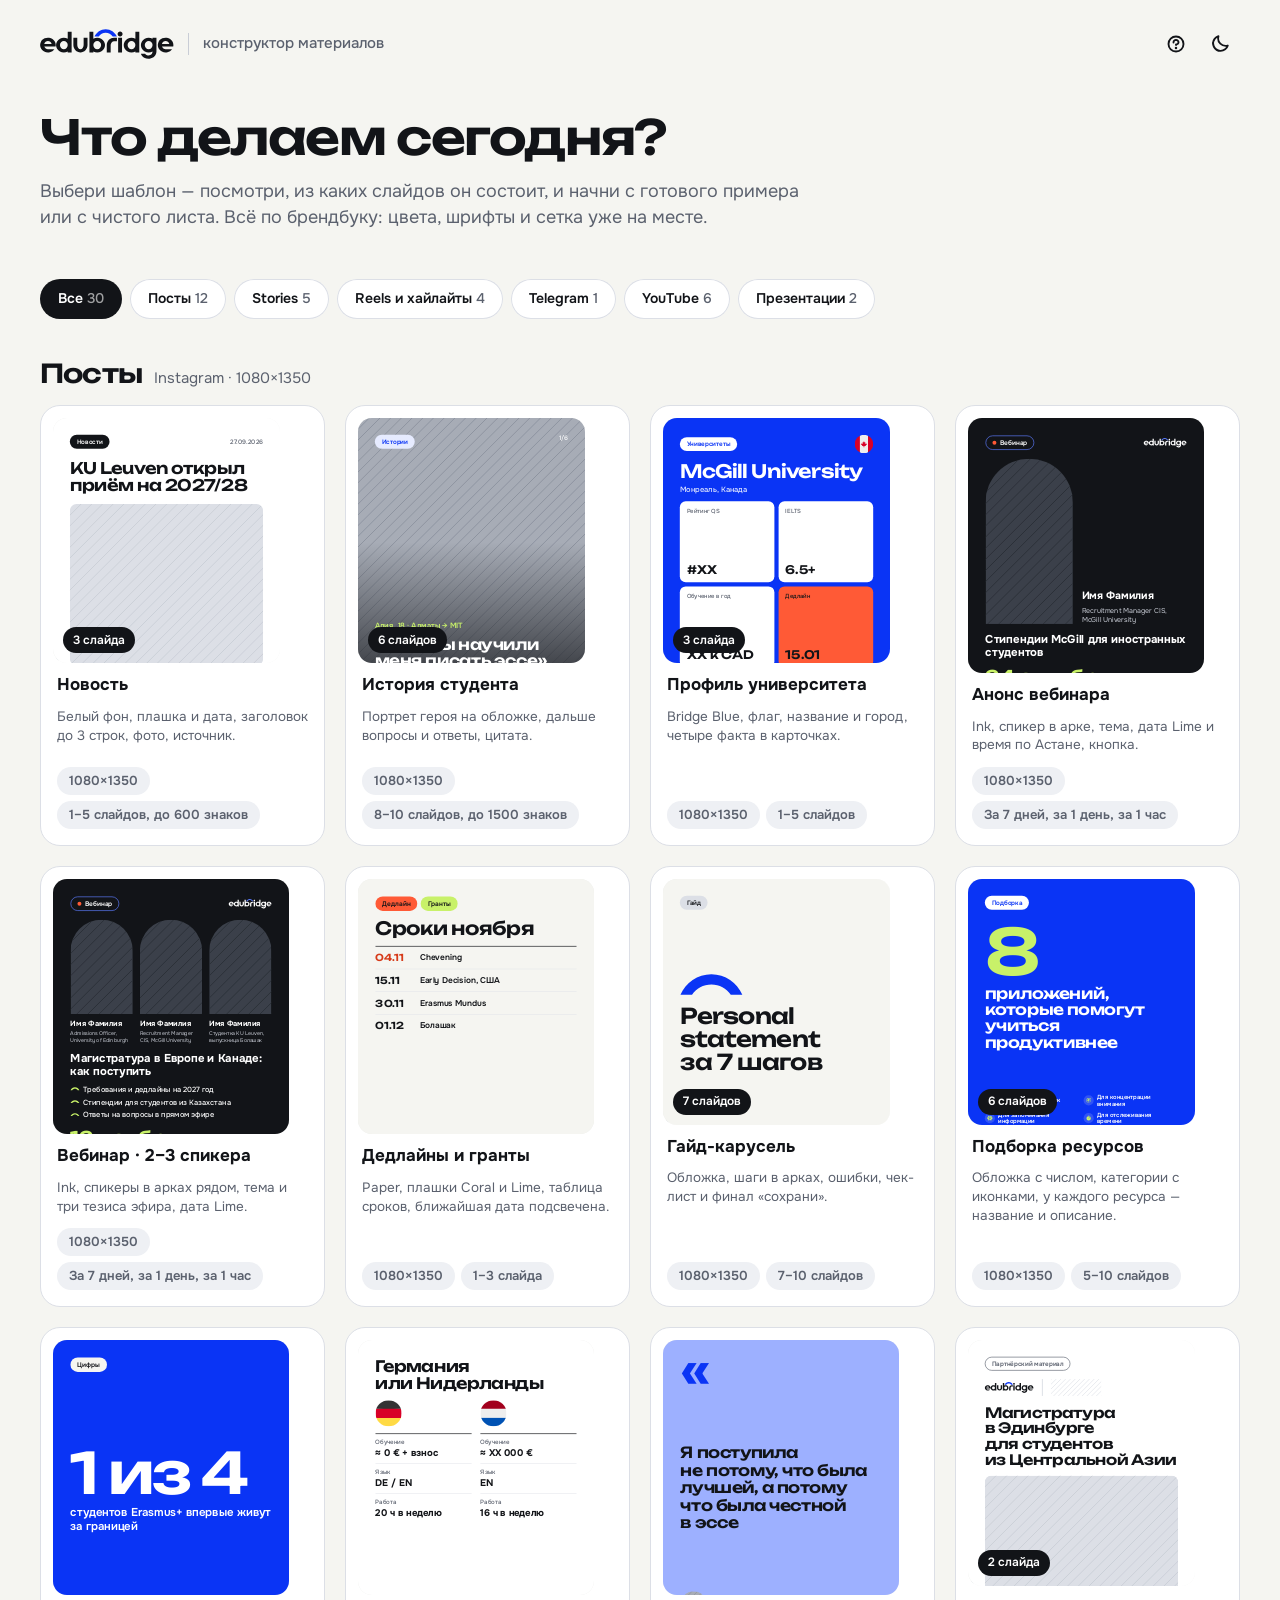
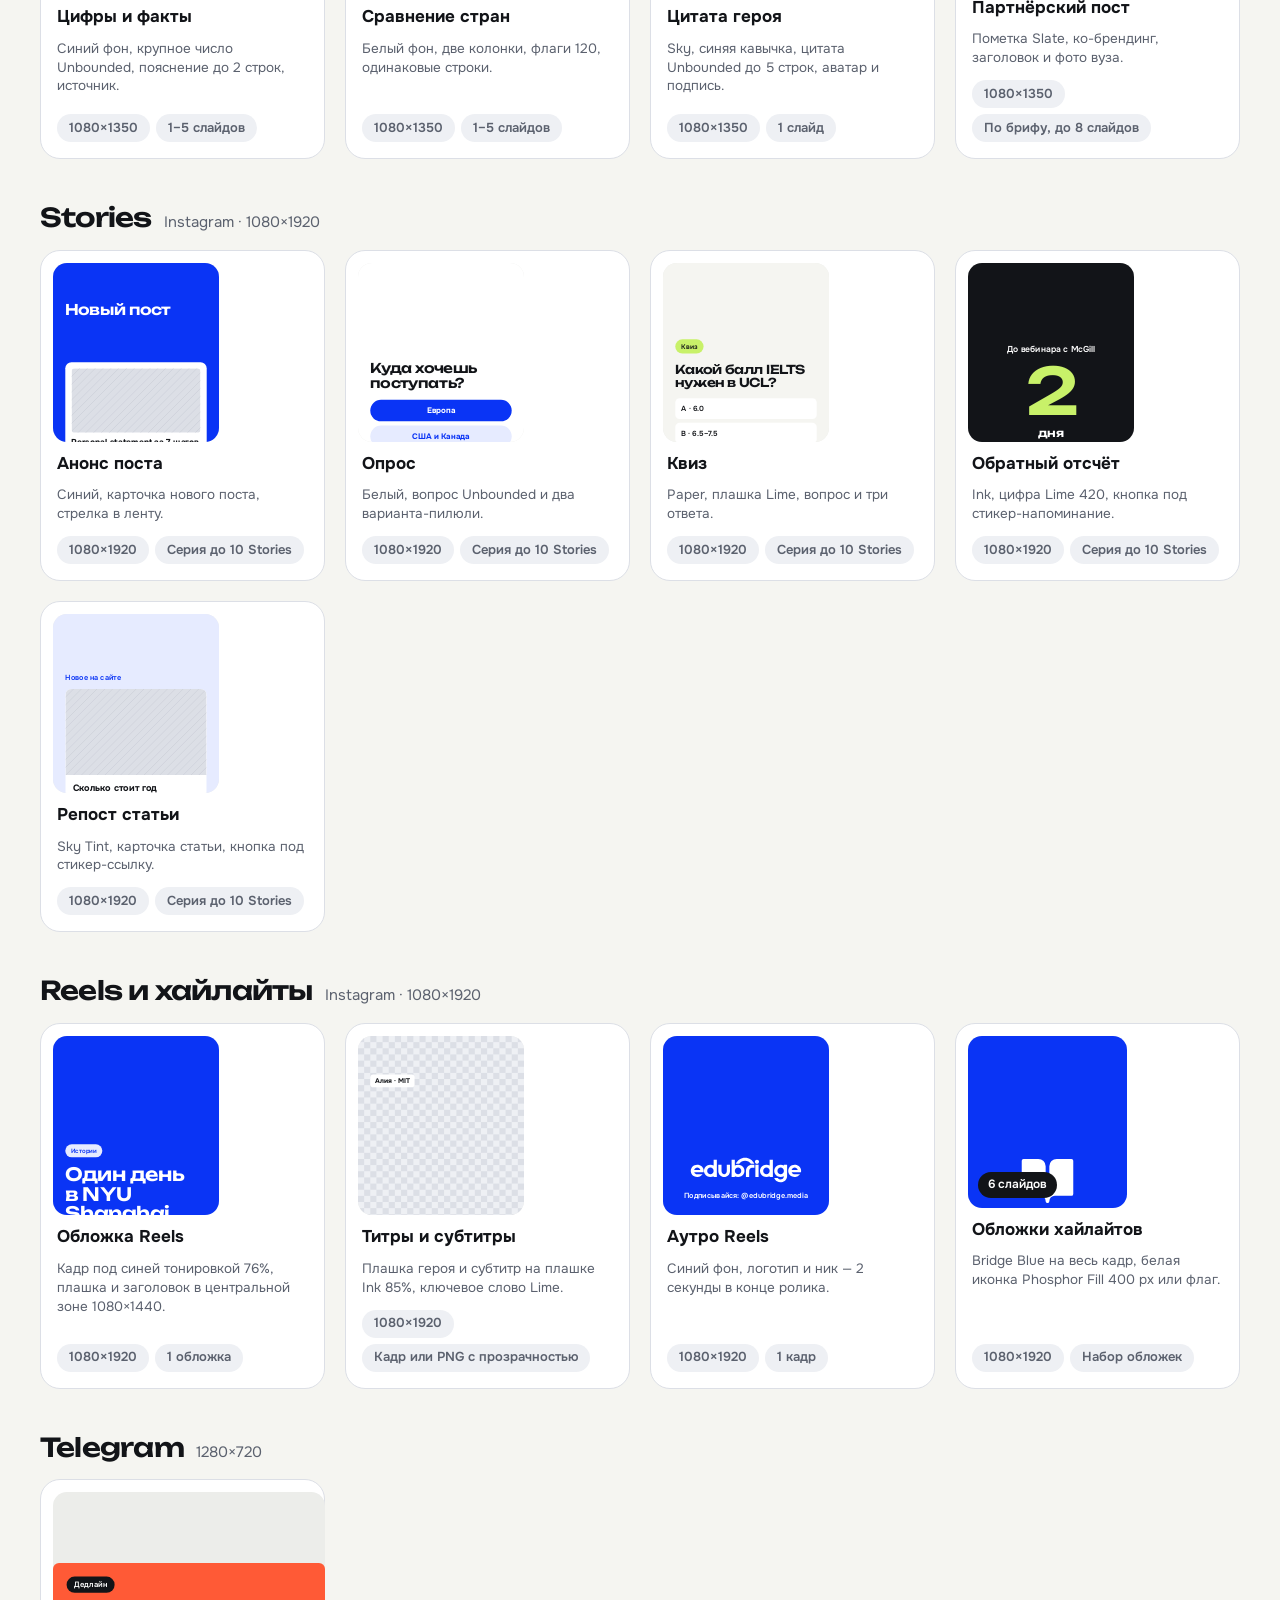
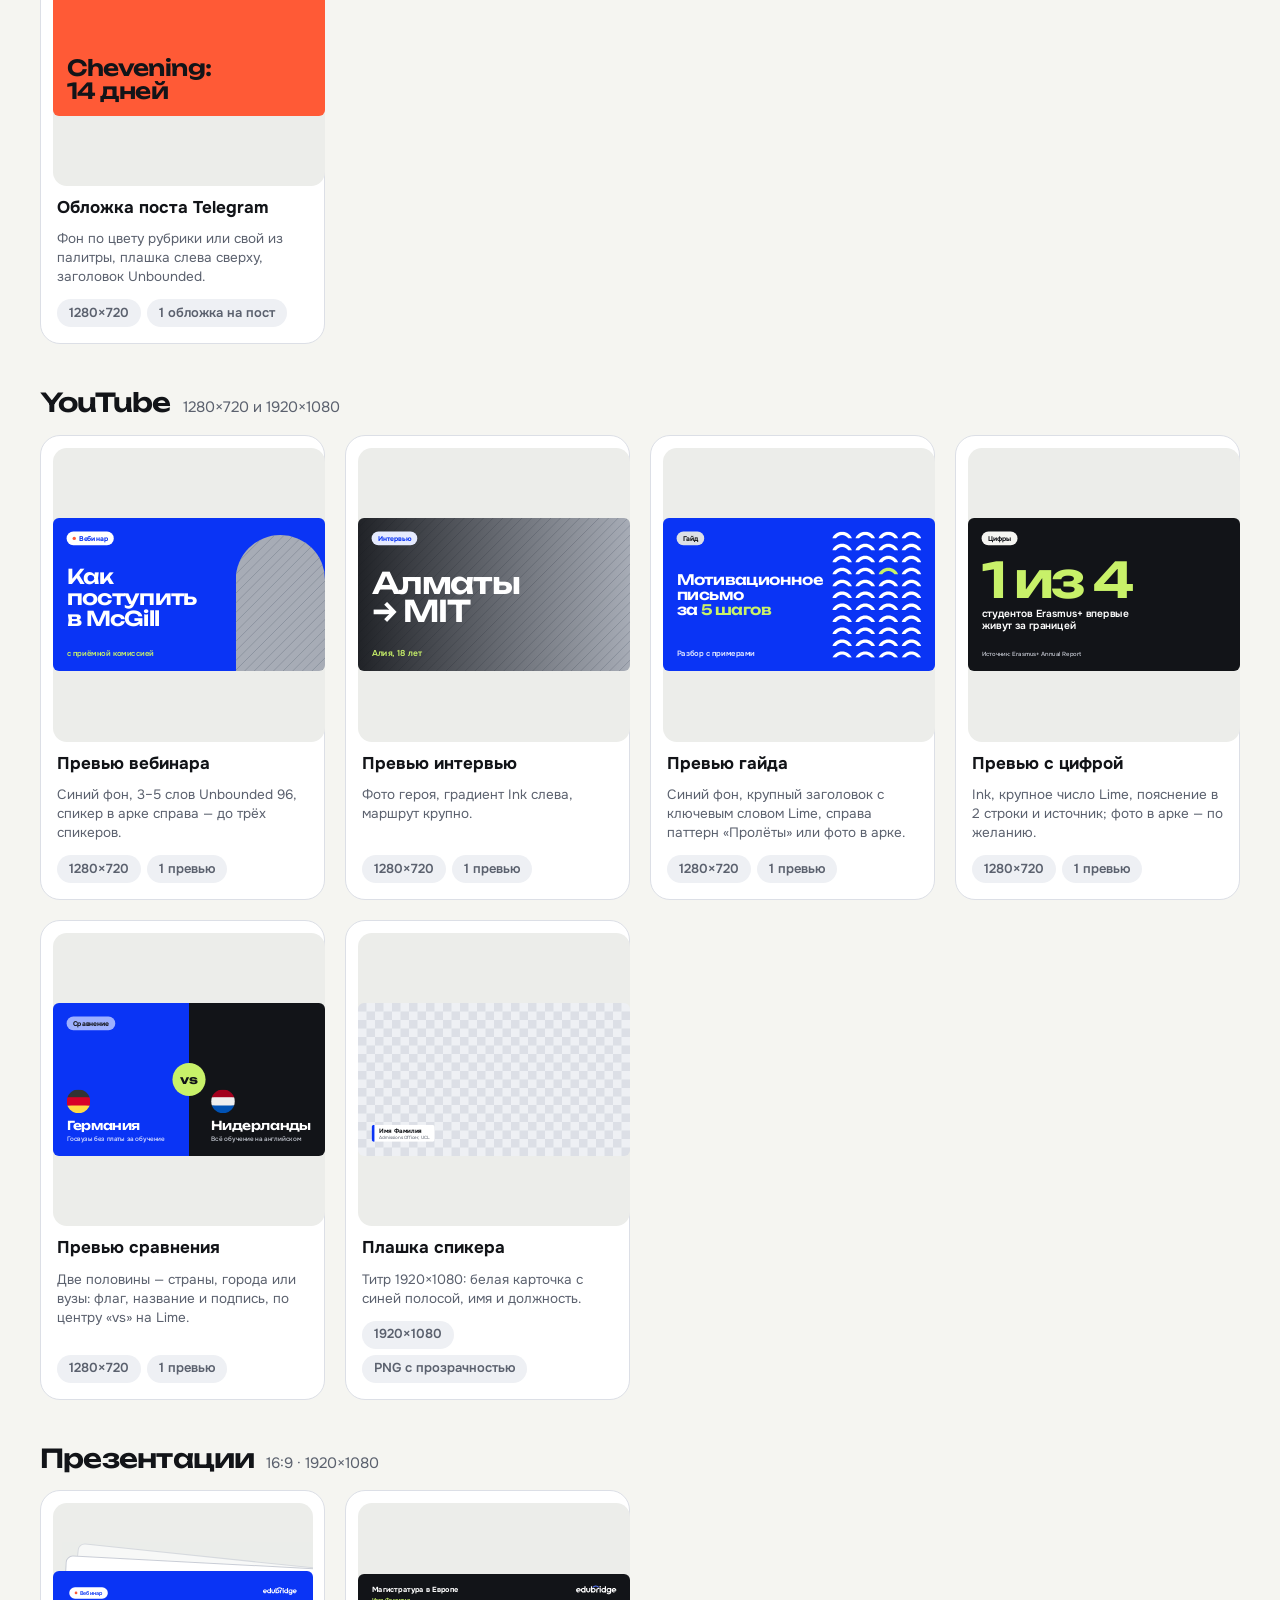
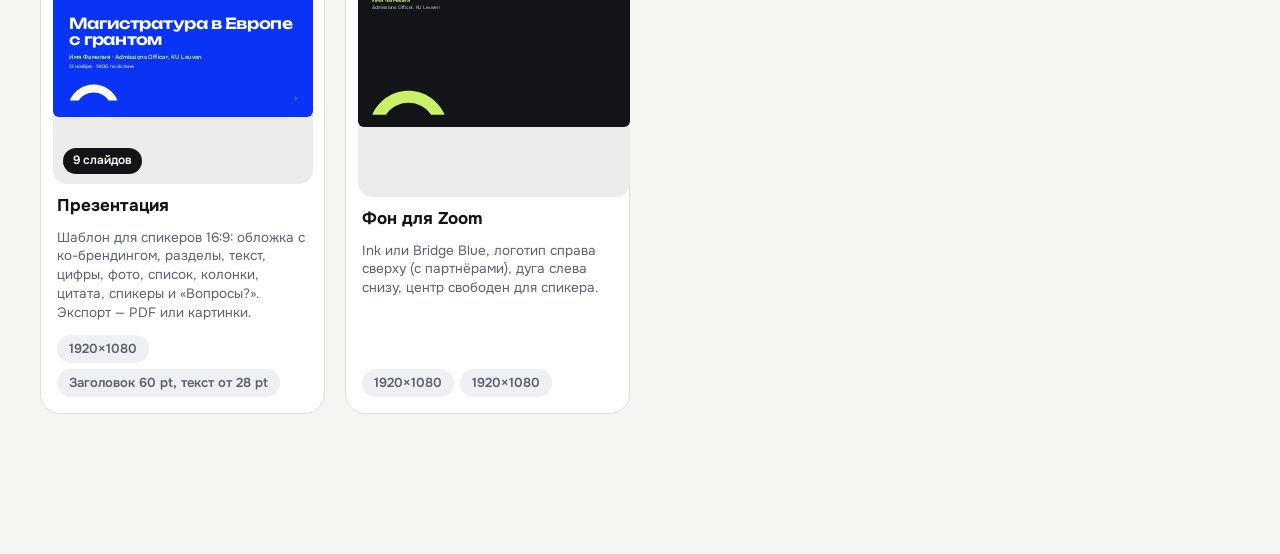
==== commit 2b4589c9: "Скрытие аватара и подписи героя, перенос строк в «Герой · вуз» - В «Оформлении» у «Вопроса и ответа»" ====
--- a/index.html
+++ b/index.html
@@ -19,14 +19,14 @@
 } catch (e) { /* приватный режим — тема пойдёт по системной настройке */ }
 </script>
 <style>
-@font-face{font-family:'EBOnest';font-weight:400;font-style:normal;font-display:block;src:url([data-uri]) format('woff2')}
-@font-face{font-family:'EBOnest';font-weight:500;font-style:normal;font-display:block;src:url([data-uri]) format('woff2')}
-@font-face{font-family:'EBOnest';font-weight:600;font-style:normal;font-display:block;src:url([data-uri]) format('woff2')}
-@font-face{font-family:'EBOnest';font-weight:700;font-style:normal;font-display:block;src:url([data-uri]) format('woff2')}
-@font-face{font-family:'EBOnest';font-weight:800;font-style:normal;font-display:block;src:url([data-uri]) format('woff2')}
-@font-face{font-family:'EBUnbounded';font-weight:500;font-style:normal;font-display:block;src:url([data-uri]) format('woff2')}
-@font-face{font-family:'EBUnbounded';font-weight:600;font-style:normal;font-display:block;src:url([data-uri]) format('woff2')}
-@font-face{font-family:'EBUnbounded';font-weight:700;font-style:normal;font-display:block;src:url([data-uri]) format('woff2')}
+@font-face{font-family:'EBOnest';font-weight:400;font-style:normal;font-display:block;src:url([data-uri]